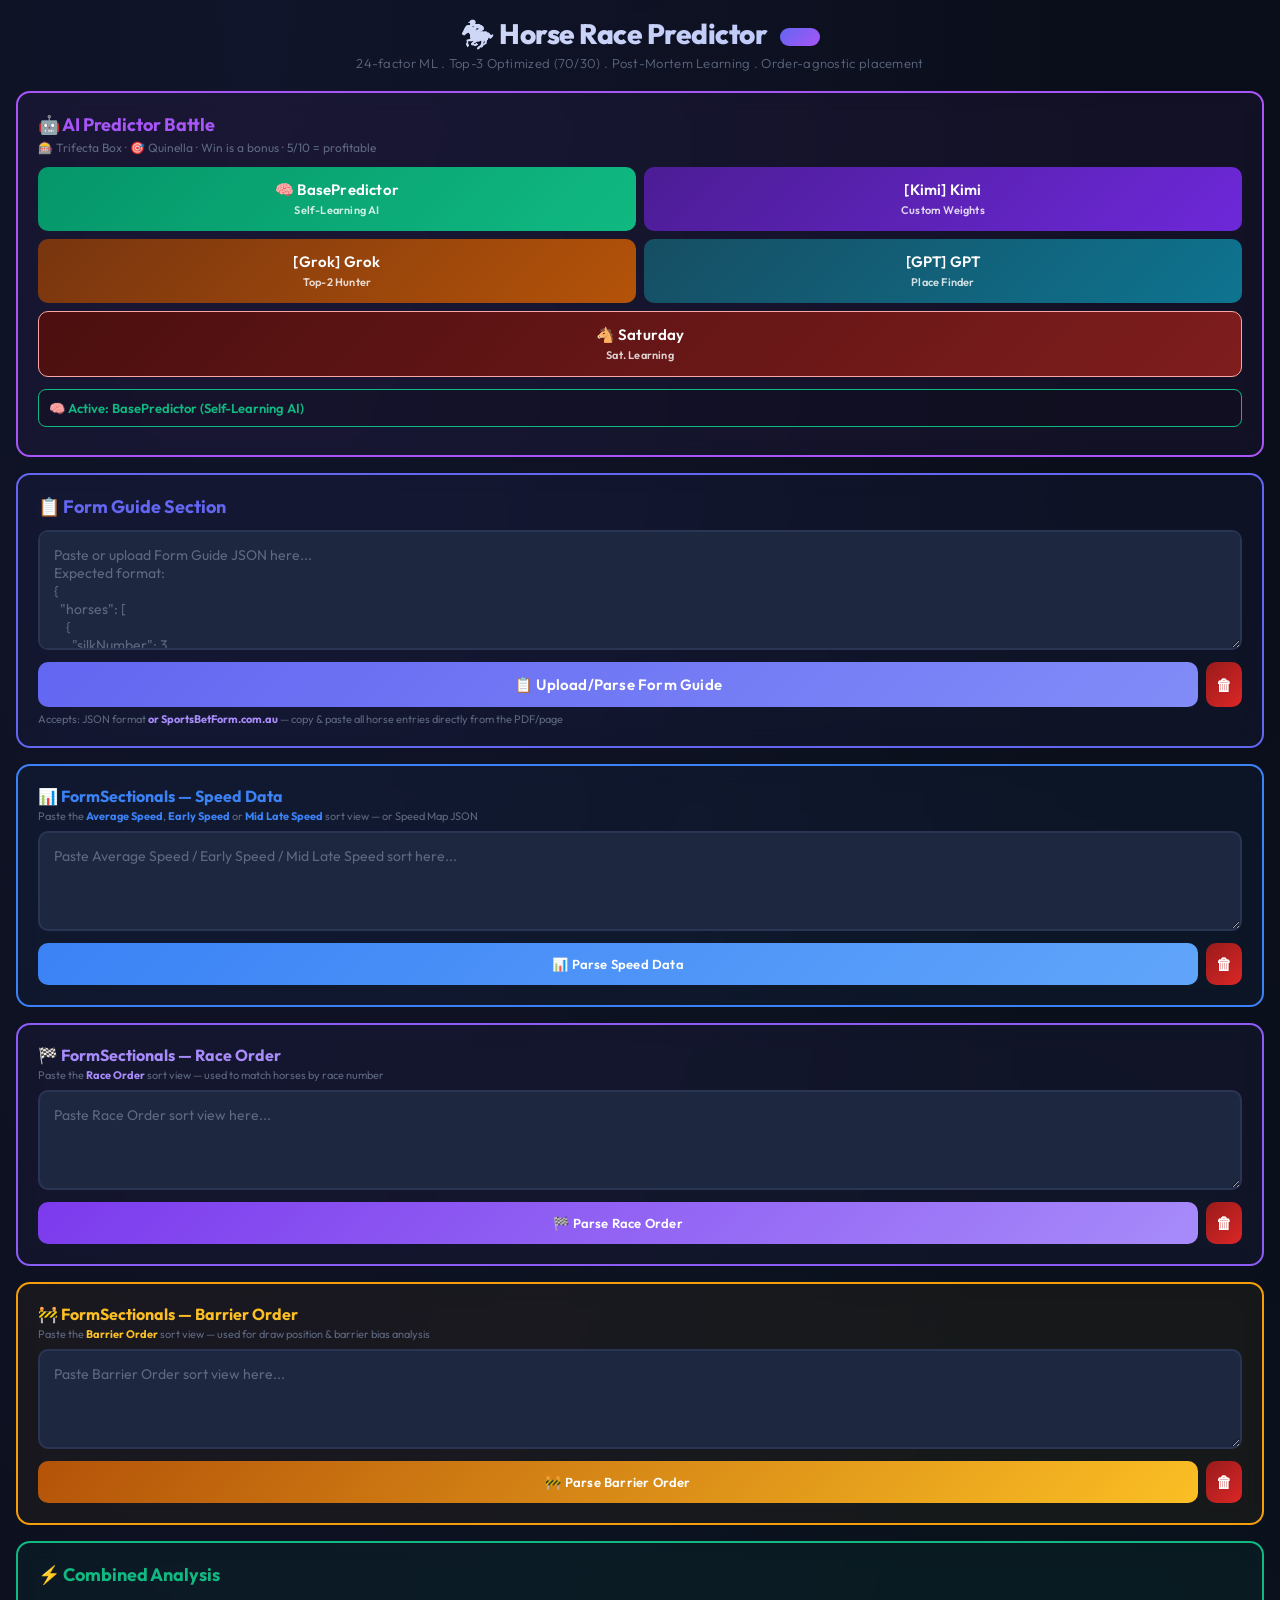
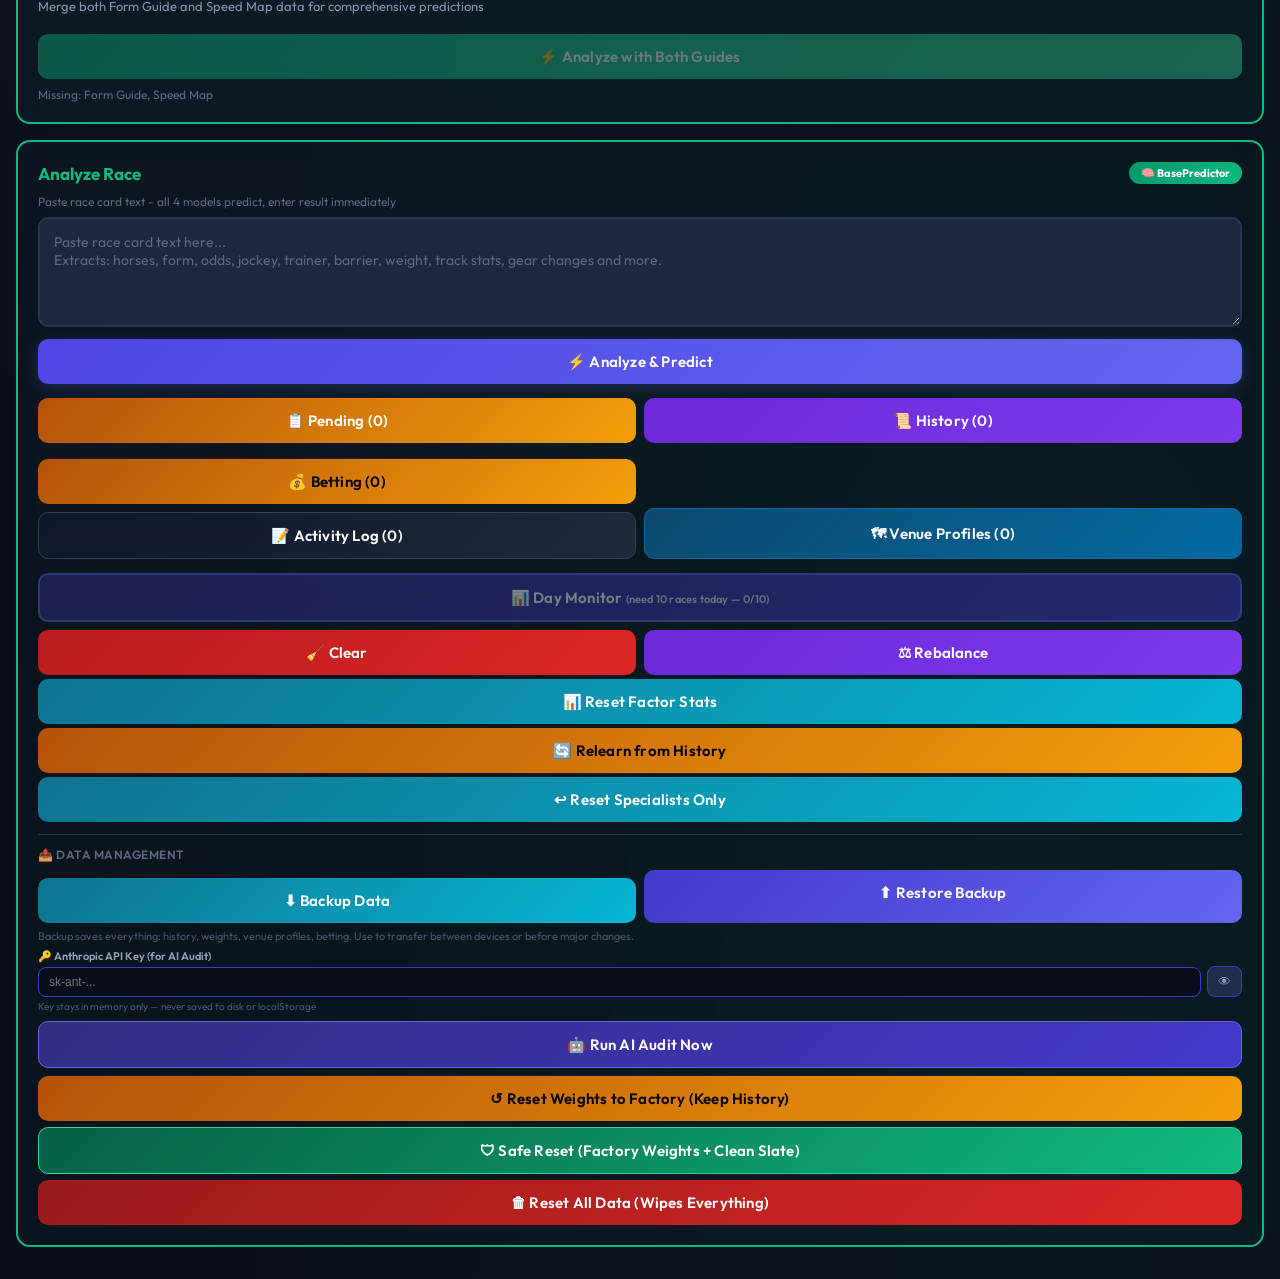
==== horse_predictor_v3_0_fixed.html @ dc0eee13 "Fix: Replace bracket emoji placeholders with Unicode emoji and add 11 missing functions Co-authored-" ====
<!DOCTYPE html>
<html lang="en">
<head>
<meta charset="UTF-8">
<meta name="viewport" content="width=device-width, initial-scale=1.0">
<title>Horse Race Predictor v3.0 - Post-Mortem Analysis</title>
<style>@import url('https://fonts.googleapis.com/css2?family=Outfit:wght@300;400;500;600;700;800&family=JetBrains+Mono:wght@400;600&display=swap');*{box-sizing:border-box;margin:0;padding:0}:root{--bg-deep:#0a0e1a;--bg-card:#131927;--bg-card-hover:#1a2236;--bg-input:#1e2740;--border:#2a3554;--border-light:#364168;--text-primary:#e8ecf4;--text-secondary:#8892a8;--text-muted:#5e6880;--accent-indigo:#6366f1;--accent-indigo-glow:rgba(99,102,241,0.25);--accent-green:#10b981;--accent-green-glow:rgba(16,185,129,0.2);--accent-gold:#f59e0b;--accent-gold-glow:rgba(245,158,11,0.2);--accent-red:#ef4444;--accent-red-glow:rgba(239,68,68,0.15);--accent-blue:#3b82f6;--accent-purple:#a855f7}body{background:var(--bg-deep);color:var(--text-primary);font-family:'Outfit',sans-serif;padding:16px;min-height:100vh;background-image:radial-gradient(ellipse at 20% 0%,rgba(99,102,241,0.08) 0%,transparent 60%),radial-gradient(ellipse at 80% 100%,rgba(16,185,129,0.05) 0%,transparent 60%)}h1{text-align:center;font-size:28px;font-weight:800;margin-bottom:4px;letter-spacing:-0.5px;background:linear-gradient(135deg,#e8ecf4 0%,#a5b4fc 100%);-webkit-background-clip:text;-webkit-text-fill-color:transparent;background-clip:text}.subtitle{text-align:center;color:var(--text-muted);margin-bottom:20px;font-size:13px;font-weight:300;letter-spacing:0.3px}.card{background:var(--bg-card);border:1px solid var(--border);border-radius:14px;padding:20px;margin-bottom:16px;backdrop-filter:blur(10px)}textarea{width:100%;padding:14px;background:var(--bg-input);border:2px solid var(--border);border-radius:10px;color:var(--text-primary);font-size:14px;font-family:'JetBrains Mono',monospace;resize:vertical;min-height:180px;transition:border-color 0.25s,box-shadow 0.25s}textarea:focus{outline:none;border-color:var(--accent-indigo);box-shadow:0 0 0 3px var(--accent-indigo-glow)}textarea::placeholder{color:var(--text-muted);font-family:'Outfit',sans-serif}.btn{width:100%;padding:13px;font-size:15px;font-weight:600;font-family:'Outfit',sans-serif;border:none;border-radius:10px;cursor:pointer;margin-top:8px;color:white;transition:all 0.2s;letter-spacing:0.2px;position:relative;overflow:hidden}.btn:hover{transform:translateY(-1px);filter:brightness(1.1)}.btn:active{transform:translateY(0)}.btn:disabled{opacity:0.4;cursor:not-allowed;transform:none;filter:none}.btn-analyze{background:linear-gradient(135deg,#4f46e5,#6366f1);box-shadow:0 4px 15px var(--accent-indigo-glow)}.btn-clear{background:linear-gradient(135deg,#b91c1c,#dc2626)}.btn-history{background:linear-gradient(135deg,#6d28d9,#7c3aed)}.btn-winner{background:linear-gradient(135deg,#d97706,#f59e0b);color:#0a0e1a;font-weight:700}.btn-save{background:linear-gradient(135deg,#059669,#10b981)}.btn-pending{background:linear-gradient(135deg,#b45309,#f59e0b)}.btn-export{background:linear-gradient(135deg,#0e7490,#06b6d4)}.btn-import{background:linear-gradient(135deg,#4338ca,#6366f1)}.btn-row{display:grid;grid-template-columns:1fr 1fr;gap:8px}.hidden{display:none !important}.loading{text-align:center;padding:30px}.spinner{border:3px solid var(--border);border-top:3px solid var(--accent-indigo);border-radius:50%;width:36px;height:36px;animation:spin 0.8s linear infinite;margin:0 auto 15px}@keyframes spin{to{transform:rotate(360deg)}}.toast{position:fixed;top:16px;left:50%;transform:translateX(-50%) translateY(-120%);padding:12px 24px;border-radius:10px;font-size:14px;font-weight:500;z-index:1000;max-width:90%;text-align:center;transition:transform 0.35s cubic-bezier(0.34,1.56,0.64,1);backdrop-filter:blur(12px)}.toast.show{transform:translateX(-50%) translateY(0)}.toast.error{background:rgba(239,68,68,0.15);border:1px solid var(--accent-red);color:#fca5a5}.toast.success{background:rgba(16,185,129,0.15);border:1px solid var(--accent-green);color:#6ee7b7}.horse-card{border-radius:12px;padding:16px;margin-bottom:10px;border-left:4px solid var(--border);background:var(--bg-card);border:1px solid var(--border);transition:all 0.2s}.horse-card:hover{background:var(--bg-card-hover)}.horse-card.pos1{background:rgba(16,185,129,0.08);border-left:4px solid var(--accent-green);border-color:rgba(16,185,129,0.25)}.horse-card.pos2{background:rgba(59,130,246,0.08);border-left:4px solid var(--accent-blue);border-color:rgba(59,130,246,0.2)}.horse-card.pos3{background:rgba(168,85,247,0.08);border-left:4px solid var(--accent-purple);border-color:rgba(168,85,247,0.2)}.horse-card.pos4{background:rgba(245,158,11,0.08);border-left:4px solid var(--accent-gold);border-color:rgba(245,158,11,0.2)}.horse-card.scratched-card{opacity:0.35;border-left:4px solid var(--accent-red);background:rgba(239,68,68,0.04)}.horse-top{display:flex;justify-content:space-between;align-items:center;margin-bottom:8px}.horse-name{font-size:17px;font-weight:700;letter-spacing:-0.3px}.badge{display:inline-block;padding:3px 12px;border-radius:20px;font-size:12px;font-weight:700;margin-bottom:6px;letter-spacing:0.3px}.badge-1{background:linear-gradient(135deg,#059669,#10b981)}.badge-2{background:linear-gradient(135deg,#2563eb,#3b82f6)}.badge-3{background:linear-gradient(135deg,#7c3aed,#a855f7)}.badge-4{background:linear-gradient(135deg,#f59e0b,#d97706)}.badge-scratched{background:var(--accent-red)}.prob{color:#a5b4fc;font-weight:700;font-size:22px;font-family:'JetBrains Mono',monospace}.horse-info{color:var(--text-secondary);font-size:13px;margin-bottom:6px}.stats-row{display:flex;gap:6px;flex-wrap:wrap;margin-top:8px}.stat{background:rgba(99,102,241,0.1);border:1px solid rgba(99,102,241,0.15);border-radius:6px;padding:3px 10px;font-size:12px;color:#a5b4fc;font-weight:500}.stat.good{background:rgba(16,185,129,0.1);border-color:rgba(16,185,129,0.2);color:#6ee7b7}.stat.warning{background:rgba(245,158,11,0.1);border-color:rgba(245,158,11,0.2);color:#fcd34d}.stat.gear{background:rgba(245,158,11,0.1);border-color:var(--accent-gold);color:#fcd34d}.comments{margin-top:10px;color:var(--text-muted);font-size:12px;font-style:italic}.race-info{background:var(--bg-card);border:1px solid var(--border);border-radius:14px;padding:16px;margin-bottom:16px}.race-info h3{color:#a5b4fc;font-size:15px;margin-bottom:8px;font-weight:600}.race-info p{color:var(--text-secondary);font-size:13px;margin-bottom:4px}.race-info .weather-rail{display:grid;grid-template-columns:1fr 1fr;gap:10px;margin-top:10px;padding-top:10px;border-top:1px solid var(--border)}.race-info .weather-rail div{font-size:12px}.race-info .weather-rail .label{color:var(--text-muted)}.race-info .weather-rail .value{color:var(--text-primary);font-weight:600}.winner-box{background:var(--bg-card);border:2px solid var(--accent-gold);border-radius:14px;padding:20px;margin-bottom:16px;box-shadow:0 0 30px var(--accent-gold-glow)}.winner-box h3{color:var(--accent-gold);font-size:18px;margin-bottom:8px;font-weight:700}.winner-box label{display:block;color:var(--text-secondary);font-size:13px;margin-bottom:6px;margin-top:12px;font-weight:600}.winner-box select{width:100%;padding:12px;background:var(--bg-input);border:2px solid var(--border);border-radius:8px;color:var(--text-primary);font-size:15px;font-family:'Outfit',sans-serif;margin-bottom:8px;transition:border-color 0.2s}.winner-box select:focus{outline:none;border-color:var(--accent-gold)}.actual-tag{display:inline-block;background:var(--accent-gold);color:#0a0e1a;padding:2px 8px;border-radius:12px;font-size:11px;font-weight:700;margin-left:6px}.stats-bar{display:flex;gap:8px;margin-bottom:16px}.stat-box{flex:1;background:var(--bg-card);border-radius:12px;padding:12px 8px;text-align:center;border:1px solid var(--border)}.stat-box .big{font-size:22px;font-weight:700;color:#a5b4fc;font-family:'JetBrains Mono',monospace}.stat-box .small{font-size:11px;color:var(--text-muted);margin-top:2px;font-weight:500}.stat-box.green .big{color:var(--accent-green)}.stat-box.yellow .big{color:var(--accent-gold)}.stat-box.orange .big{color:#f97316}.hist-item{background:var(--bg-input);border-radius:10px;padding:12px;margin-bottom:8px;border:1px solid var(--border)}.hist-item.correct{border-left:4px solid var(--accent-green)}.hist-item.wrong{border-left:4px solid var(--accent-red)}
.hist-item.top3 { border-left: 3px solid #a855f7; }
.hist-item.top2 { border-left: 3px solid #3b82f6; }
.hist-badge.top3 { background: rgba(168,85,247,0.15); color: #a855f7; }
.hist-badge.top2 { background: rgba(59,130,246,0.15); color: #3b82f6; }.hist-top{display:flex;justify-content:space-between}.hist-badge{padding:3px 8px;border-radius:12px;font-size:11px;font-weight:700}.hist-badge.correct{background:var(--accent-green-glow);color:#6ee7b7}.hist-badge.wrong{background:var(--accent-red-glow);color:#fca5a5}.hist-detail{color:var(--text-secondary);font-size:13px;margin-top:6px}.learn-msg{color:var(--accent-gold);font-size:12px;margin-top:4px}.result-msg{background:var(--bg-input);border-radius:10px;padding:16px;border:1px solid var(--border)}.result-msg h3{margin-bottom:6px}.result-msg p{color:var(--text-primary);font-size:14px;margin-top:4px}.result-msg .learn{color:var(--accent-gold);font-size:14px;margin-top:8px}.pending-item{background:var(--bg-input);border-radius:10px;padding:12px;margin-bottom:8px;border-left:4px solid var(--accent-gold);border:1px solid var(--border);border-left:4px solid var(--accent-gold);cursor:pointer;transition:all 0.2s}.pending-item:hover{background:var(--bg-card-hover);transform:translateX(3px)}.pending-header{display:flex;justify-content:space-between;align-items:center;margin-bottom:6px}.pending-title{font-weight:700;font-size:14px;color:var(--accent-gold)}.pending-date{color:var(--text-muted);font-size:11px}.pending-prediction{color:var(--text-secondary);font-size:13px;margin-top:4px}.pending-actions{display:flex;gap:8px;margin-top:8px}.pending-actions button{flex:1;padding:12px 8px;font-size:14px;border-radius:8px;font-family:'Outfit',sans-serif;font-weight:600;cursor:pointer;border:none;transition:all 0.2s;-webkit-tap-highlight-color:rgba(0,0,0,0.1);touch-action:manipulation}.btn-load{background:var(--accent-green);color:white}.btn-load:hover{filter:brightness(1.15)}.btn-delete{background:var(--accent-red);color:white}.btn-delete:hover{filter:brightness(1.15)}.bet-section{background:var(--bg-card);border:1px solid var(--border);border-left:4px solid var(--accent-gold);border-radius:14px;padding:16px;margin-top:12px;margin-bottom:16px}.bet-section h4{color:var(--accent-gold);font-size:15px;margin-bottom:10px}.bet-row{display:flex;gap:8px;margin-bottom:8px;align-items:center;flex-wrap:wrap}.bet-row label{font-size:12px;color:var(--text-secondary);margin-bottom:2px;display:block}.bet-row select,.bet-row input{background:var(--bg-input);border:1px solid var(--border);border-radius:8px;color:var(--text-primary);font-family:'Outfit',sans-serif;font-size:13px;padding:8px 10px;flex:1;min-width:100px}.bet-stats-bar{display:grid;grid-template-columns:repeat(4,1fr);gap:6px;background:var(--bg-card);border:1px solid var(--border);border-radius:12px;padding:12px;margin-bottom:12px}.bet-stat{text-align:center}.bet-stat .val{font-size:18px;font-weight:700;font-family:'JetBrains Mono',monospace}.bet-stat .lbl{font-size:10px;color:var(--text-muted);text-transform:uppercase}.bet-stat.profit .val{color:var(--accent-green)}.bet-stat.loss .val{color:var(--accent-red)}.bet-hist-item{display:grid;grid-template-columns:1fr auto auto;gap:8px;align-items:center;padding:8px 10px;background:var(--bg-input);border-radius:8px;margin-bottom:4px;font-size:12px;border-left:3px solid var(--border)}.bet-hist-item.won{border-left-color:var(--accent-green)}.bet-hist-item.lost{border-left-color:var(--accent-red)}.save-prompt{background:var(--bg-card);border:2px solid var(--accent-green);border-radius:14px;padding:20px;margin-bottom:16px;box-shadow:0 0 25px var(--accent-green-glow)}.save-prompt h3{color:var(--accent-green);font-size:18px;margin-bottom:8px;font-weight:700}.factor-contrib{background:var(--bg-input);border-radius:10px;padding:12px;margin-top:10px;border:1px solid var(--border)}.factor-contrib h4{color:#a5b4fc;font-size:13px;margin-bottom:8px;font-weight:600}.factor-bar{background:var(--bg-deep);height:22px;border-radius:6px;margin-bottom:5px;position:relative;overflow:hidden}.factor-fill{background:linear-gradient(90deg,var(--accent-indigo),#818cf8);height:100%;display:flex;align-items:center;padding:0 8px;font-size:10px;font-weight:600;font-family:'JetBrains Mono',monospace;transition:width 0.4s ease-out;border-radius:6px}.factor-label{font-size:11px;color:var(--text-muted);margin-bottom:2px;font-weight:500}.version-badge{display:inline-block;background:linear-gradient(135deg,var(--accent-indigo),var(--accent-purple));color:white;padding:2px 10px;border-radius:12px;font-size:11px;font-weight:700;margin-left:8px;vertical-align:middle}#importInput{display:none}#raceResultInput{display:none}#formGuideInput{display:none}.data-section{margin-top:12px;padding-top:12px;border-top:1px solid var(--border)}.data-section h4{color:var(--text-muted);font-size:12px;font-weight:600;margin-bottom:8px;letter-spacing:0.5px;text-transform:uppercase}.sr-only{position:absolute;width:1px;height:1px;padding:0;margin:-1px;overflow:hidden;clip:rect(0,0,0,0);border:0}::-webkit-scrollbar{width:6px}::-webkit-scrollbar-track{background:var(--bg-deep)}::-webkit-scrollbar-thumb{background:var(--border);border-radius:3px}::-webkit-scrollbar-thumb:hover{background:var(--border-light)}.bet-row input[type="number"]{width:80px}.bet-entry{background:var(--bg-input);border-radius:10px;padding:10px;margin-bottom:6px;display:flex;justify-content:space-between;align-items:center;font-size:13px}.bet-entry .bet-info{color:var(--text-primary)}.bet-entry .bet-remove{background:none;border:none;color:var(--accent-red);cursor:pointer;font-size:16px;padding:4px 8px}.bet-result{padding:10px;border-radius:10px;margin-bottom:6px;font-size:13px}.bet-result.win{background:rgba(16,185,129,0.15);border:1px solid var(--accent-green);color:var(--accent-green)}.bet-result.loss{background:rgba(239,68,68,0.1);border:1px solid var(--accent-red);color:var(--accent-red)}.betting-stats{display:grid;grid-template-columns:repeat(4,1fr);gap:8px;text-align:center;font-size:12px}.betting-stats .bstat{background:var(--bg-input);border-radius:10px;padding:10px 6px}.betting-stats .bstat .bval{font-size:18px;font-weight:700}.betting-stats .bstat .blabel{color:var(--text-muted);font-size:10px;margin-top:2px}</style>
</head>
<body>
<h1>🏇 Horse Race Predictor <span class="version-badge">v3.0</span></h1>
<p class="subtitle">24-factor ML . Top-3 Optimized (70/30) . Post-Mortem Learning . Order-agnostic placement</p>
<div class="card" style="border:2px solid var(--accent-purple); background:rgba(168,85,247,0.05); margin-bottom:16px;">
<h3 style="font-size:18px; margin-bottom:4px; font-weight:700; color:var(--accent-purple);">🤖 AI Predictor Battle</h3>
<p style="color:var(--text-muted); font-size:12px; margin-bottom:12px;">🎰 Trifecta Box · 🎯 Quinella · Win is a bonus · 5/10 = profitable</p>
<div style="display:flex; gap:8px; margin-bottom:8px;">
<button id="baseModelBtn" class="btn" style="flex:1; margin-top:0; background:linear-gradient(135deg,#059669,#10b981);" onclick="app.switchModel('base')">
            🧠 BasePredictor<br><span style="font-size:11px; opacity:0.8;">Self-Learning AI</span>
</button>
<button id="customModelBtn" class="btn" style="flex:1; margin-top:0; background:linear-gradient(135deg,#7c3aed,#a855f7);" onclick="app.switchModel('custom')">
            <span id="customModelBtnLabel">🔵 Kimi</span><br><span style="font-size:11px; opacity:0.8;">Custom Weights</span>
</button>
</div>
<div style="display:flex; gap:8px; margin-bottom:8px;">
<button id="custom2ModelBtn" class="btn" style="flex:1; margin-top:0; background:linear-gradient(135deg,#b45309,#f59e0b); color:#000;" onclick="app.switchModel('custom2')">
            <span id="custom2ModelBtnLabel">⚡ Grok</span><br><span style="font-size:11px; opacity:0.8;">Top-2 Hunter</span>
</button>
<button id="custom3ModelBtn" class="btn" style="flex:1; margin-top:0; background:linear-gradient(135deg,#0e7490,#06b6d4);" onclick="app.switchModel('custom3')">
            <span id="custom3ModelBtnLabel">🎯 GPT</span><br><span style="font-size:11px; opacity:0.8;">Place Finder</span>
</button>
</div>
<div style="display:flex; gap:8px; margin-bottom:12px;">
<button id="saturdayModelBtn" class="btn" style="flex:1; margin-top:0; background:linear-gradient(135deg,#7f1d1d,#b91c1c); border:1px solid #fca5a5; position:relative;" onclick="app.switchModel('saturday')">
    🐴 Saturday<br><span style="font-size:11px; opacity:0.8;">Sat. Learning</span>
</button>
</div>
<div id="modelStatus" style="padding:10px; background:rgba(16,185,129,0.1); border:1px solid var(--accent-green); border-radius:8px; margin-bottom:8px;">
<p style="color:var(--accent-green); font-size:13px; font-weight:600;">🧠 Active: BasePredictor (Self-Learning AI)</p>
</div>
<button id="editCustomBtn" class="btn hidden" style="background:linear-gradient(135deg,#f59e0b,#fbbf24); color:#000; width:100%; margin-top:0;" onclick="app.showCustomEditor()">
        ✏ Edit Weights
    </button>
<div id="modelMetrics" style="margin-top:12px; padding:10px; background:rgba(59,130,246,0.05); border:1px solid var(--border); border-radius:8px; display:none;">
<h4 style="font-size:14px; font-weight:700; margin-bottom:10px; color:var(--accent-gold);">🏆 AI Leaderboard -- Top-3 Race to 70%</h4>
<div id="leaderboardRows"></div>
<div style="margin-top:8px; padding-top:8px; border-top:1px solid var(--border); font-size:11px; color:var(--text-muted);">
            <div style="display:flex; justify-content:space-between; align-items:center; flex-wrap:wrap; gap:4px;">
<span>Target: <span style="color:#a855f7; font-weight:700;">70% Trifecta Box</span></span>
<span style="color:#94a3b8; font-size:10px;">$6 box · 5/10 = +$190 profit · 50% hit rate</span>
</div>
</div>
</div>
</div>
<div id="toast" class="toast" role="alert"></div>
<div id="statsBar" class="stats-bar hidden">
<div class="stat-box" style="border-color:#a855f7;"><div class="big" id="sTop3" style="color:#a855f7;">0%</div><div class="small">Trifecta Box</div></div>
<div class="stat-box" style="border-color:#3b82f6;"><div class="big" id="sTop2" style="color:#3b82f6;">0%</div><div class="small">Quinella</div></div>
<div class="stat-box"><div class="big" id="sTotal">0</div><div class="small">Total</div></div>
<div class="stat-box yellow"><div class="big" id="sPct">0%</div><div class="small">Win%</div></div>
<div class="stat-box green"><div class="big" id="sCorrect">0</div><div class="small">Wins</div></div>
<div class="stat-box orange"><div class="big" id="sPending">0</div><div class="small">Pending</div></div>
<div class="stat-box" style="border-color:#10b981;"><div class="big" id="sDayPnL" style="color:#10b981; font-size:14px;">$0</div><div class="small">Day P&L</div></div>
</div>
<div class="card" style="border:2px solid var(--accent-indigo); background:rgba(99,102,241,0.05);">
<h3 style="font-size:18px; margin-bottom:12px; font-weight:700; color:var(--accent-indigo);">📋 Form Guide Section</h3>
<textarea id="formGuideTextInput" placeholder="Paste or upload Form Guide JSON here...
Expected format:
{
  &quot;horses&quot;: [
    {
      &quot;silkNumber&quot;: 3,
      &quot;name&quot;: &quot;Without Fail&quot;,
      &quot;form&quot;: &quot;421051&quot;,
      &quot;rating&quot;: 78,
      &quot;jockey&quot;: &quot;J. Smith&quot;,
      ...
    }
  ]
}" style="min-height:120px;" aria-label="Form guide data input"></textarea>
<div style="display:flex; gap:8px; margin-top:8px; align-items:stretch;">
<button class="btn" style="background:linear-gradient(135deg,#6366f1,#818cf8); flex:1; margin-top:0;" onclick="app.uploadFormGuide()">📋 Upload/Parse Form Guide</button>
<button class="btn" style="background:linear-gradient(135deg,#991b1b,#dc2626); flex:0 0 36px; width:36px; padding:6px; font-size:16px; margin-top:0; min-width:0;" onclick="app.clearFormGuide()">🗑</button>
</div>
<p style="color:var(--text-muted); font-size:11px; margin-top:5px;">Accepts: JSON format <strong style="color:#a78bfa;">or</strong> <strong style="color:#a78bfa;">SportsBetForm.com.au</strong> — copy &amp; paste all horse entries directly from the PDF/page</p>
<div id="formGuideStatus" class="hidden" style="margin-top:8px; padding:10px; background:rgba(16,185,129,0.1); border:1px solid var(--accent-green); border-radius:8px;">
<p style="color:var(--accent-green); font-size:13px; font-weight:600;">✓ Form Guide Loaded</p>
<p id="formGuideDetails" style="color:var(--text-secondary); font-size:12px; margin-top:4px;"></p>
</div>
</div>
<!-- BOX 1: Speed Data (Average / Early / Mid Late) -->
<div class="card" style="border:2px solid var(--accent-blue); background:rgba(59,130,246,0.05);">
<h3 style="font-size:16px; margin-bottom:3px; font-weight:700; color:var(--accent-blue);">📊 FormSectionals — Speed Data</h3>
<p style="color:var(--text-muted); font-size:11px; margin-bottom:8px;">Paste the <strong style="color:var(--accent-blue);">Average Speed</strong>, <strong style="color:var(--accent-blue);">Early Speed</strong> or <strong style="color:var(--accent-blue);">Mid Late Speed</strong> sort view — or Speed Map JSON</p>
<textarea id="speedMapTextInput" placeholder="Paste Average Speed / Early Speed / Mid Late Speed sort here..." style="min-height:100px;" aria-label="Speed data input"></textarea>
<div style="display:flex; gap:8px; margin-top:8px; align-items:stretch;">
<button class="btn" style="background:linear-gradient(135deg,#3b82f6,#60a5fa); flex:1; margin-top:0; font-size:13px;" onclick="app.uploadSpeedMap()">📊 Parse Speed Data</button>
<button class="btn" style="background:linear-gradient(135deg,#991b1b,#dc2626); flex:0 0 36px; width:36px; padding:6px; font-size:16px; margin-top:0; min-width:0;" onclick="app.clearSpeedMap()">🗑</button>
</div>
<div id="speedMapStatus" class="hidden" style="margin-top:8px; padding:8px 10px; background:rgba(16,185,129,0.1); border:1px solid var(--accent-green); border-radius:8px;">
<p style="color:var(--accent-green); font-size:12px; font-weight:600;">✓ Speed Data Loaded</p>
<p id="speedMapDetails" style="color:var(--text-secondary); font-size:11px; margin-top:3px;"></p>
</div>
</div>

<!-- BOX 2: Race Order -->
<div class="card" style="border:2px solid #8b5cf6; background:rgba(139,92,246,0.05);">
<h3 style="font-size:16px; margin-bottom:3px; font-weight:700; color:#a78bfa;">🏁 FormSectionals — Race Order</h3>
<p style="color:var(--text-muted); font-size:11px; margin-bottom:8px;">Paste the <strong style="color:#a78bfa;">Race Order</strong> sort view — used to match horses by race number</p>
<textarea id="raceOrderTextInput" placeholder="Paste Race Order sort view here..." style="min-height:100px;" aria-label="Race order input"></textarea>
<div style="display:flex; gap:8px; margin-top:8px; align-items:stretch;">
<button class="btn" style="background:linear-gradient(135deg,#7c3aed,#a78bfa); flex:1; margin-top:0; font-size:13px;" onclick="app.uploadRaceOrder()">🏁 Parse Race Order</button>
<button class="btn" style="background:linear-gradient(135deg,#991b1b,#dc2626); flex:0 0 36px; width:36px; padding:6px; font-size:16px; margin-top:0; min-width:0;" onclick="app.clearRaceOrder()">🗑</button>
</div>
<div id="raceOrderStatus" class="hidden" style="margin-top:8px; padding:8px 10px; background:rgba(139,92,246,0.1); border:1px solid #8b5cf6; border-radius:8px;">
<p style="color:#a78bfa; font-size:12px; font-weight:600;">✓ Race Order Loaded</p>
<p id="raceOrderDetails" style="color:var(--text-secondary); font-size:11px; margin-top:3px;"></p>
</div>
</div>

<!-- BOX 3: Barrier Order -->
<div class="card" style="border:2px solid #f59e0b; background:rgba(245,158,11,0.05);">
<h3 style="font-size:16px; margin-bottom:3px; font-weight:700; color:#fbbf24;">🚧 FormSectionals — Barrier Order</h3>
<p style="color:var(--text-muted); font-size:11px; margin-bottom:8px;">Paste the <strong style="color:#fbbf24;">Barrier Order</strong> sort view — used for draw position & barrier bias analysis</p>
<textarea id="barrierOrderTextInput" placeholder="Paste Barrier Order sort view here..." style="min-height:100px;" aria-label="Barrier order input"></textarea>
<div style="display:flex; gap:8px; margin-top:8px; align-items:stretch;">
<button class="btn" style="background:linear-gradient(135deg,#b45309,#fbbf24); flex:1; margin-top:0; font-size:13px;" onclick="app.uploadBarrierOrder()">🚧 Parse Barrier Order</button>
<button class="btn" style="background:linear-gradient(135deg,#991b1b,#dc2626); flex:0 0 36px; width:36px; padding:6px; font-size:16px; margin-top:0; min-width:0;" onclick="app.clearBarrierOrder()">🗑</button>
</div>
<div id="barrierOrderStatus" class="hidden" style="margin-top:8px; padding:8px 10px; background:rgba(245,158,11,0.1); border:1px solid #f59e0b; border-radius:8px;">
<p style="color:#fbbf24; font-size:12px; font-weight:600;">✓ Barrier Order Loaded</p>
<p id="barrierOrderDetails" style="color:var(--text-secondary); font-size:11px; margin-top:3px;"></p>
</div>
</div>
<div class="card" style="border:2px solid var(--accent-green); background:rgba(16,185,129,0.05);">
<h3 style="font-size:18px; margin-bottom:12px; font-weight:700; color:var(--accent-green);">⚡ Combined Analysis</h3>
<p style="color:var(--text-secondary); font-size:13px; margin-bottom:12px;">Merge both Form Guide and Speed Map data for comprehensive predictions</p>
<button class="btn" style="background:linear-gradient(135deg,#10b981,#34d399); width:100%;" onclick="app.analyzeCombined()" id="combinedAnalyzeBtn" disabled>⚡ Analyze with Both Guides</button>
<p id="combinedStatus" style="color:var(--text-muted); font-size:12px; margin-top:8px;">Load both Form Guide and Speed Map to enable analysis</p>
</div>
<div class="card" style="border:2px solid var(--accent-green); background:rgba(16,185,129,0.04);">
<div style="display:flex; align-items:center; justify-content:space-between; margin-bottom:10px;">
<h3 style="font-size:17px; font-weight:700; color:var(--accent-green); margin:0;" id="raceCardTitle">Analyze Race</h3>
<div id="raceCardModelBadge" style="font-size:11px; font-weight:700; padding:4px 12px; border-radius:20px; background:linear-gradient(135deg,#059669,#10b981); color:white;">
            🧠 BasePredictor
        </div>
</div>

<!-- Saturday Mode Panel (shown only when Saturday model is active) -->
<div id="saturdayPanel" style="display:none; background:rgba(185,28,28,0.12); border:1px solid #b91c1c; border-radius:10px; padding:12px; margin-bottom:12px;">
<div style="display:flex; align-items:center; justify-content:space-between; margin-bottom:8px;">
<div style="display:flex; align-items:center; gap:8px;">
<span style="font-size:16px;">🐴</span>
<span style="color:#fca5a5; font-weight:700; font-size:14px;">Saturday Mode</span>
<span id="satAutoTag" style="display:none; background:#fca5a5; color:#7f1d1d; font-size:10px; font-weight:700; padding:2px 7px; border-radius:10px;">AUTO</span>
</div>
<button onclick="app.exitSaturdayMode()" style="background:rgba(255,255,255,0.1); border:1px solid #fca5a5; color:#fca5a5; font-size:12px; font-weight:600; padding:5px 12px; border-radius:8px; cursor:pointer;">
    Back to Weekday
</button>
</div>
<p style="color:#fca5a5; font-size:11px; margin-bottom:8px; opacity:0.8;">Predictions use Saturday-only weights. Results here won't affect weekday learning.</p>
<div style="border-top:1px solid rgba(252,165,165,0.2); padding-top:8px; margin-top:4px;">
<p style="color:#fca5a5; font-size:12px; font-weight:600; margin-bottom:6px;">📤 Seed from Past Saturday Logs</p>
<p style="color:var(--text-muted); font-size:11px; margin-bottom:8px;">Upload exported activity log .txt files from past Saturdays</p>
<input type="file" id="saturdayLogInput" accept=".txt,.json" multiple style="display:none;" onchange="app.importSaturdayLog(event)">
<button class="btn" style="background:linear-gradient(135deg,#b91c1c,#dc2626); font-size:12px; padding:8px; width:100%; margin-top:0;" onclick="document.getElementById('saturdayLogInput').click()">
    📤 Upload Saturday Log Files
</button>
<div id="satLogStatus" style="margin-top:6px; font-size:11px; color:#fca5a5; min-height:16px;"></div>
</div>
</div>

<p style="color:var(--text-muted); font-size:12px; margin-bottom:8px;" id="raceCardSubtitle">Paste race card — active model predicts</p>
<textarea id="raceData" placeholder="Paste race card text here...&#10;Extracts: horses, form, odds, jockey, trainer, barrier, weight, track stats, gear changes and more." style="min-height:110px;" aria-label="Race card data input"></textarea>
<div style="display:flex; gap:6px; margin-top:8px; align-items:center;">
<button class="btn btn-analyze" id="analyzeBtn" onclick="app.analyze()" style="flex:1; margin-top:0;">⚡ Analyze &amp; Predict</button>
</div>
<div class="btn-row" style="margin-top:6px;">
<button class="btn btn-pending" onclick="app.togglePending()">📋 Pending (<span id="pendingCount">0</span>)</button>
<button class="btn btn-history" onclick="app.toggleHistory()">📜 History (<span id="historyCount">0</span>)</button>
<button class="btn" style="background:linear-gradient(135deg,#b45309,#f59e0b); color:#000;" onclick="app.toggleBetting()">💰 Betting (<span id="bettingCount">0</span>)</button>
</div>
<div class="btn-row">
<button class="btn" style="background:linear-gradient(135deg,#0f172a,#1e293b); border:1px solid #334155;" onclick="app.toggleActivityLog()">📝 Activity Log (<span id="logCount">0</span>)</button>
<button class="btn" style="background:linear-gradient(135deg,#0c4a6e,#0369a1); border:1px solid #0369a1; margin-top:4px;" onclick="app.toggleVenueProfiles()">🗺 Venue Profiles (<span id="venueCount">0</span>)</button>
</div>
<div style="margin-top:6px;">
<button id="monitorBtn" class="btn" style="width:100%; background:linear-gradient(135deg,#312e81,#4338ca); border:2px solid #6366f1; opacity:0.45; cursor:not-allowed;" onclick="app.openMonitor()" disabled>
  📊 Day Monitor <span id="monitorRaceCount" style="font-size:11px; opacity:0.8;">(need 10 races today)</span>
</button>
</div>
<div class="btn-row">
<button class="btn btn-clear" onclick="app.clearAll()">🧹 Clear</button>
<button class="btn" style="background:linear-gradient(135deg,#6d28d9,#7c3aed);" onclick="app.rebalanceModel()">⚖ Rebalance</button>
</div>
<button class="btn" style="background:linear-gradient(135deg,#0e7490,#06b6d4); margin-top:4px;" onclick="app.resetFactorStats()">📊 Reset Factor Stats</button>
<button class="btn" style="background:linear-gradient(135deg,#b45309,#f59e0b); margin-top:4px; color:#000;" onclick="app.relearnFromHistory()">🔄 Relearn from History</button>
<button class="btn" style="background:linear-gradient(135deg,#0e7490,#06b6d4); margin-top:4px;" onclick="app.resetSpecialistsOnly()">↩ Reset Specialists Only</button>
<div class="data-section">
<h4>📤 Data Management</h4>
<div class="btn-row" style="margin-top:8px;">
<button class="btn" style="background:linear-gradient(135deg,#0e7490,#06b6d4);" onclick="app.exportData()">⬇ Backup Data</button>
<label class="btn" style="background:linear-gradient(135deg,#4338ca,#6366f1); text-align:center; cursor:pointer; margin-top:0;">⬆ Restore Backup<input type="file" id="importInput" accept=".json" style="display:none;" onchange="app.importData(event)"></label>
</div>
<p style="color:#475569; font-size:11px; margin-top:6px;">Backup saves everything: history, weights, venue profiles, betting. Use to transfer between devices or before major changes.</p>
<div style="margin-top:6px; margin-bottom:2px;">
<label style="color:#94a3b8; font-size:11px; font-weight:600; display:block; margin-bottom:3px;">🔑 Anthropic API Key (for AI Audit)</label>
<div style="display:flex; gap:6px; align-items:center;">
<input type="password" id="apiKeyInput" placeholder="sk-ant-..." style="flex:1; padding:7px 10px; background:#0a0e1a; color:#e2e8f0; border:1px solid #4338ca; border-radius:8px; font-size:12px;" oninput="window.ANTHROPIC_API_KEY=this.value;" />
<button onclick="document.getElementById('apiKeyInput').type=document.getElementById('apiKeyInput').type==='password'?'text':'password'" style="background:#1e2d4a;border:1px solid #4338ca;color:#94a3b8;padding:7px 10px;border-radius:8px;cursor:pointer;font-size:13px;">👁</button>
</div>
<p style="color:#475569; font-size:10px; margin-top:3px;">Key stays in memory only — never saved to disk or localStorage</p>
</div>
<button class="btn" style="background:linear-gradient(135deg,#312e81,#4338ca); margin-top:6px; border:1px solid #6366f1;" onclick="app.openManualAudit()">🤖 Run AI Audit Now</button>
<button class="btn" style="background:linear-gradient(135deg,#b45309,#f59e0b); margin-top:8px; color:#000;" onclick="app.resetWeightsOnly()">↺ Reset Weights to Factory (Keep History)</button>
<button class="btn" style="background:linear-gradient(135deg,#065f46,#10b981); margin-top:6px; border:1px solid #34d399;" onclick="app.safeReset()">🛡 Safe Reset (Factory Weights + Clean Slate)</button>
<button class="btn" style="background:linear-gradient(135deg,#991b1b,#dc2626); margin-top:6px;" onclick="app.resetAllData()">🗑 Reset All Data (Wipes Everything)</button>
</div>
<div id="formGuidePicker" class="data-section hidden" style="border:2px solid var(--accent-purple); background:rgba(124,58,237,0.08);">
<h4>📋 Form Guide Loaded</h4>
<p id="formGuideInfo" style="color:var(--text-secondary); font-size:12px; margin-bottom:8px;"></p>
<select id="formGuideRaceSelect" style="width:100%; padding:10px; background:var(--bg-input); color:var(--text-primary); border:1px solid var(--border); border-radius:8px; font-size:14px; margin-bottom:8px;"></select>
<button class="btn" style="background:linear-gradient(135deg,#7c3aed,#a855f7); width:100%;" onclick="app.loadFormGuideRace()">⚡ Analyze Selected Race</button>
</div>
</div>
<div id="loading" class="loading hidden"><div class="spinner"></div><p style="color:var(--text-muted)">Analyzing with enhanced factors...</p></div>
<div id="raceInfo" class="race-info hidden"></div>
<!-- ── UNIFIED: model picks + result entry + re-run in one panel ─────── -->
<div id="savePrompt" class="save-prompt hidden">

  <!-- Live race panel: all model picks + inline result entry -->
  <div id="allModelPicksPanel" style="display:none;">
    <div style="display:flex; align-items:center; justify-content:space-between; margin-bottom:10px;">
      <h3 style="margin:0; font-size:15px; color:var(--text-primary);">📊 All Model Picks</h3>
      <button class="btn" onclick="app._showSaveForLater()" style="background:var(--bg-input); border:1px solid var(--border); color:var(--text-secondary); font-size:11px; padding:5px 10px;">💾 Save for Later</button>
    </div>
    <!-- Late scratch quick-mark -->
    <div id="lateScratchBar" style="display:none; margin-bottom:10px; padding:8px 10px; background:rgba(239,68,68,0.07); border:1px solid #ef444444; border-radius:8px;">
      <div style="font-size:11px; color:#ef4444; font-weight:700; margin-bottom:6px; letter-spacing:0.3px;">✕ MARK LATE SCRATCH</div>
      <div style="display:flex; gap:6px; flex-wrap:wrap;" id="lateScratchBtns"></div>
    </div>
    <button onclick="app._toggleScratchBar()" style="background:transparent; border:1px dashed #ef444455; color:#ef4444; border-radius:6px; padding:4px 10px; font-size:11px; cursor:pointer; margin-bottom:8px; width:100%;">✕ Late Scratch?</button>
    <!-- Per-model pick rows filled by renderAllModelPicks() -->
    <div id="allModelPicksTable" style="margin-bottom:14px;"></div>
    <!-- Result entry -->
    <div style="border-top:1px solid var(--border); padding-top:12px;">
      <p style="color:var(--text-secondary); font-size:12px; margin:0 0 8px; text-transform:uppercase; letter-spacing:.05em;">🏆 Actual Result</p>
      <div style="display:grid; grid-template-columns:1fr 1fr 1fr; gap:8px; margin-bottom:10px;">
        <div>
          <label style="font-size:11px; color:var(--text-secondary); display:block; margin-bottom:3px;">1st Place *</label>
          <select id="winner1Select" aria-required="true" style="width:100%; background:var(--bg-input); border:1px solid var(--border); color:var(--text-primary); border-radius:6px; padding:6px 8px; font-size:13px;"></select>
        </div>
        <div>
          <label style="font-size:11px; color:var(--text-secondary); display:block; margin-bottom:3px;">2nd Place</label>
          <select id="winner2Select" style="width:100%; background:var(--bg-input); border:1px solid var(--border); color:var(--text-primary); border-radius:6px; padding:6px 8px; font-size:13px;"></select>
        </div>
        <div>
          <label style="font-size:11px; color:var(--text-secondary); display:block; margin-bottom:3px;">3rd Place</label>
          <select id="winner3Select" style="width:100%; background:var(--bg-input); border:1px solid var(--border); color:var(--text-primary); border-radius:6px; padding:6px 8px; font-size:13px;"></select>
        </div>
      </div>
      <button id="recordRerunBtn" class="btn btn-winner" onclick="app.recordAndRerun()" style="width:100%; font-size:14px; padding:11px; background:linear-gradient(135deg,#10b981,#059669);">
        ✅ Record Result &amp; Re-run All Models
      </button>
    </div>
    <!-- Re-run results appear here inline -->
    <div id="unifiedRerunResult" style="margin-top:12px; display:none;"></div>
  </div>

  <!-- Save-for-later fallback (shown when race not yet run or single-model) -->
  <div id="singleModelSave" style="display:none;">
    <h3 style="margin:0 0 6px;">💾 Save this prediction?</h3>
    <p style="color:var(--text-secondary); font-size:13px; margin-bottom:10px;">Saved to Pending — enter results after the race.</p>
    <div style="display:flex; gap:6px;">
      <button class="btn btn-save" onclick="app.saveAllModels()" style="flex:1;">💾 Save All Models</button>
      <button class="btn" onclick="app.savePending()" style="background:var(--bg-input); border:1px solid var(--border); color:var(--text-secondary); font-size:13px; padding:8px 14px;">Active model only</button>
    </div>
    <button class="btn" onclick="app._showLivePanel()" style="width:100%; margin-top:6px; background:transparent; border:1px solid var(--border); color:var(--text-secondary); font-size:12px; padding:7px;">⚡ Race already done — enter result now</button>
  </div>

</div>

<!-- winnerBox kept for compatibility but hidden — unified panel handles result entry -->
<div id="winnerBox" class="winner-box hidden" style="display:none !important; position:absolute; visibility:hidden;"></div>
<div id="predictions" class="hidden"></div>
<div id="betSection" class="bet-section hidden">

  <!-- MODEL BET BOARD — all 4 models suggest their best bet -->
  <div id="consensusAdvisor"></div>

</div>
<div id="pendingPanel" class="card hidden">
<h3 style="font-size:18px; margin-bottom:12px; font-weight:700;">📋 Pending Races</h3>
<p style="color:var(--text-secondary); font-size:14px; margin-bottom:12px;">Load a race to record results</p>
<div id="pendingList"><p style="color:var(--text-muted);">No pending races.</p></div>
<button id="deleteAllPendingBtn" class="btn" style="background:linear-gradient(135deg,#991b1b,#dc2626); width:100%; margin-top:12px; display:none;" onclick="app.deleteAllPending()">🗑 Delete All Pending</button>
</div>
<div id="historyPanel" class="card hidden">
<h3 style="font-size:18px; margin-bottom:12px; font-weight:700;">📜 Race History</h3>
<div style="display:flex; gap:6px; flex-wrap:wrap; margin-bottom:12px;" id="historyFilterBtns">
<button onclick="app.setHistoryFilter('all')" id="hfAll" style="padding:5px 12px; font-size:12px; font-weight:600; border:none; border-radius:20px; cursor:pointer; background:var(--accent-indigo); color:white;">All</button>
<button onclick="app.setHistoryFilter('base')" id="hfBase" style="padding:5px 12px; font-size:12px; font-weight:600; border:none; border-radius:20px; cursor:pointer; background:var(--bg-input); color:var(--text-secondary);">🧠 Base</button>
<button onclick="app.setHistoryFilter('custom')" id="hfCustom" style="padding:5px 12px; font-size:12px; font-weight:600; border:none; border-radius:20px; cursor:pointer; background:var(--bg-input); color:var(--text-secondary);">🔵 Kimi</button>
<button onclick="app.setHistoryFilter('custom2')" id="hfCustom2" style="padding:5px 12px; font-size:12px; font-weight:600; border:none; border-radius:20px; cursor:pointer; background:var(--bg-input); color:var(--text-secondary);">⚡ Grok</button>
<button onclick="app.setHistoryFilter('custom3')" id="hfCustom3" style="padding:5px 12px; font-size:12px; font-weight:600; border:none; border-radius:20px; cursor:pointer; background:var(--bg-input); color:var(--text-secondary);">🤖 GPT</button>
<button onclick="app.setHistoryFilter('saturday')" id="hfSaturday" style="padding:5px 12px; font-size:12px; font-weight:600; border:none; border-radius:20px; cursor:pointer; background:var(--bg-input); color:var(--text-secondary);">🐴 Saturday</button>
</div>
<div id="historyList"><p style="color:var(--text-muted);">No races recorded yet.</p></div>
</div>
<div id="bettingPanel" class="card hidden">
<h3 style="font-size:18px; margin-bottom:12px; font-weight:700; color:var(--accent-gold);">💰 Betting Ledger</h3>
<div id="bettingStatsBox"></div>
<div id="bettingList"><p style="color:var(--text-muted);">No bets recorded yet.</p></div>
<button class="btn" style="background:linear-gradient(135deg,#991b1b,#dc2626); width:100%; margin-top:12px;" onclick="app.clearAllBets()">🗑 Clear All Bets</button>
</div>
<div id="activityLogPanel" class="card hidden" style="border:1px solid #334155; background:rgba(15,23,42,0.8);">
<div style="display:flex; align-items:center; justify-content:space-between; margin-bottom:12px;">
<h3 style="font-size:17px; font-weight:700; color:#94a3b8; margin:0;">📝 Activity Log</h3>
<div style="display:flex; gap:6px;">
<button class="btn" style="background:linear-gradient(135deg,#059669,#10b981); font-size:12px; padding:6px 12px; margin:0;" onclick="app.exportActivityLog()">⬇ Export</button>
<button class="btn" style="background:linear-gradient(135deg,#991b1b,#dc2626); font-size:12px; padding:6px 12px; margin:0;" onclick="app.clearActivityLog()">🗑 Clear</button>
</div>
</div>
<p style="color:#475569; font-size:11px; margin-bottom:10px;">Every prediction, result, learning nudge and peer observation -- newest first</p>
<div id="activityLogList" style="max-height:500px; overflow-y:auto; font-family:monospace; font-size:11px; line-height:1.6;">
<p style="color:#475569;">No activity yet.</p>
</div>
</div>

<!-- Venue Profiles Panel -->
<div id="venueProfilesPanel" class="card hidden" style="border:1px solid #0369a1; background:rgba(3,105,161,0.06);">
<div style="display:flex; align-items:center; justify-content:space-between; margin-bottom:12px;">
<h3 style="font-size:17px; font-weight:700; color:#38bdf8; margin:0;">🗺 Venue Profiles</h3>
<button class="btn" style="background:linear-gradient(135deg,#991b1b,#dc2626); font-size:12px; padding:6px 12px; margin:0;" onclick="app.clearVenueProfiles()">Reset All</button>
</div>
<p style="color:#475569; font-size:11px; margin-bottom:10px;">Each track learns its own weight adjustments. More races = stronger influence on predictions (up to 35% blend).</p>
<div id="venueProfilesList" style="max-height:500px; overflow-y:auto;"></div>
</div>

<!-- Day Monitor Panel -->
<div id="monitorPanel" class="card hidden" style="border:2px solid #6366f1; background:rgba(99,102,241,0.04);">
<div style="display:flex; align-items:center; justify-content:space-between; margin-bottom:4px;">
<h3 style="font-size:17px; font-weight:700; color:#a5b4fc; margin:0;">📊 Day Monitor</h3>
<button onclick="document.getElementById('monitorPanel').classList.add('hidden')" style="background:none; border:1px solid #4338ca; color:#a5b4fc; border-radius:8px; padding:5px 12px; cursor:pointer; font-size:12px; font-family:inherit;">Close</button>
</div>
<p id="monitorDateLabel" style="color:#6366f1; font-size:12px; margin-bottom:14px; font-weight:600;"></p>
<div id="monitorBody" style="max-height:75vh; overflow-y:auto;"></div>
</div>

<div id="customEditorModal" style="display:none; position:fixed; top:0; left:0; right:0; bottom:0; background:rgba(0,0,0,0.85); z-index:10000; overflow-y:auto; padding:20px;">
<div style="max-width:800px; margin:0 auto; background:var(--bg-card); border:2px solid var(--accent-purple); border-radius:14px; padding:24px;">
<h2 style="font-size:22px; font-weight:700; color:var(--accent-purple); margin-bottom:8px;">🧩 Edit Weights</h2>
<div style="background:rgba(245,158,11,0.08); border:1px solid var(--accent-gold); border-radius:10px; padding:12px; margin-bottom:14px;">
<p style="color:var(--accent-gold); font-size:12px; font-weight:700; margin-bottom:8px;">🏷 Model Name</p>
<div style="display:flex; gap:8px; align-items:center;">
<input id="modelNameInput" type="text" maxlength="20" placeholder="e.g. MyModel, Claude, Dave..." style="flex:1; padding:9px 12px; background:var(--bg-input); border:2px solid var(--border); border-radius:8px; color:var(--text-primary); font-size:14px; font-weight:600; font-family:'Outfit',sans-serif;">
<button class="btn" style="background:linear-gradient(135deg,#d97706,#f59e0b); color:#000; font-size:13px; padding:9px 16px; width:auto; margin-top:0;" onclick="app.saveModelName()">Rename</button>
</div>
<p style="color:var(--text-muted); font-size:11px; margin-top:6px;">Name appears in model selector, history, leaderboard and consensus advisor. Max 20 chars.</p>
</div>
<div style="background:rgba(99,102,241,0.08); border:1px solid var(--accent-indigo); border-radius:10px; padding:14px; margin-bottom:16px;">
<p style="color:var(--accent-indigo); font-size:13px; font-weight:700; margin-bottom:6px;">📋 Paste Weights Here to Auto-Apply</p>
<p style="color:var(--text-muted); font-size:11px; margin-bottom:8px;">Paste any format -- <code>Odds: 160</code>, <code>**Odds:** 160.00</code>, bullet lists, markdown, plain text. It will find the numbers.</p>
<textarea id="weightPasteInput" placeholder="Paste your weight config here e.g:&#10;Odds: 160&#10;Form Consistency: 120&#10;Career Place: 150&#10;Top3 Weight: 0.90" style="width:100%; min-height:90px; padding:8px; background:var(--bg-input); border:1px solid var(--border); border-radius:6px; color:var(--text-primary); font-size:12px; font-family:monospace; box-sizing:border-box; resize:vertical;"></textarea>
<div style="display:flex; gap:8px; margin-top:8px;">
<button class="btn" style="flex:1; background:linear-gradient(135deg,#4f46e5,#6366f1); font-size:13px; padding:8px;" onclick="app.applyPastedWeights()">⚡ Apply Pasted Weights</button>
<button class="btn" style="background:var(--bg-input); border:1px solid var(--border); color:var(--text-muted); font-size:12px; padding:8px 12px;" onclick="document.getElementById('weightPasteInput').value=''">✕ Clear</button>
</div>
<div id="weightPasteStatus" style="display:none; margin-top:8px; font-size:12px; padding:6px 10px; border-radius:6px;"></div>
</div>
<div id="weightEditorContent" style="max-height:420px; overflow-y:auto; padding-right:10px;">
</div>
<div style="display:flex; gap:8px; margin-top:16px;">
<button class="btn" style="flex:1; background:linear-gradient(135deg,#059669,#10b981);" onclick="app.saveCustomWeights()">💾 Save Changes</button>
<button class="btn" style="flex:1; background:linear-gradient(135deg,#6d28d9,#7c3aed);" onclick="app.resetCustomToBase()">🔄 Reset to Base</button>
<button class="btn" style="flex:1; background:linear-gradient(135deg,#991b1b,#dc2626);" onclick="app.closeCustomEditor()">✖ Cancel</button>
</div>
</div>
</div>
<script>




// ╔══════════════════════════════════════════════════════════════╗
// ║  HORSE PREDICTOR v3.0 — FUNCTION MANIFEST                   ║
// ║  Search for "§ SECTIONNAME" to jump to any section          ║
// ╠══════════════════════════════════════════════════════════════╣
// ║  § PARSE   — parsers: form guide, speed map, race card      ║
// ║  § SCORE   — scoring: factors + scoreHorses()               ║
// ║  § LEARN   — learning: ELO, weights, venue, post-mortem     ║
// ║  § RENDER  — UI: cards, history, bet panel, dropdowns       ║
// ║  § RECORD  — recording: results, re-run, settle bets        ║
// ║  § APP     — app methods: analyze, models, save/load        ║
// ╚══════════════════════════════════════════════════════════════╝
//
// § PARSE (19 functions):
//   importRaceResults
//   loadFormGuide
//   loadFormGuideRace
//   uploadFormGuide
//   parseSpeedMapPlainText
//   parseFormSectionals
//   uploadSpeedMap
//   clearFormGuide
//   clearSpeedMap
//   _parseFSView
//   _mergeIntoSpeedMap
//   checkCombinedReadiness
//   mergeFormGuideAndSpeedMap
//   parseSportsBetForm
//   parseStat
//   parseHorses
//   parseRaceInfo
//   parseFormLine
//   parseSaturdayLogText
// § SCORE (29 functions):
//   getBiasAdjustment
//   getVenueBlendedWeights
//   calculateFormScore
//   calculateFreshnessScore
//   calculateTacticalScore
//   calculateTrackConditionScore
//   calculateSecondUpScore
//   calculateThirdUpScore
//   calculateFirstUpScore
//   calculateJockeyAffinityScore
//   calculatePrizeMoneyScore
//   calculateInRunningPattern
//   calculateDistanceScore
//   calculateLastMarginScore
//   calculateJockeyComboScore
//   calculateGearScore
//   calculateRailScore
//   calculatePacePressure
//   calculateSpeedFigure
//   calculatePaceMatch
//   recentFormTrend
//   calculateClassChange
//   calculateFormMomentum
//   calculateFinishStrength
//   calculateSectionalSpeed
//   calculateWeatherRailBias
//   calculateStatisticalBonus
//   calculateTop3PlacementScore
//   scoreHorses
// § LEARN (30 functions):
//   getRaceContext
//   updateTrackBias
//   getVenueProfile
//   updateVenueProfile
//   learn
//   postMortemAnalysis
//   getEloRating
//   updateEloRating
//   getMarginLearningMultiplier
//   classify2Hits
//   generateLabWeights
//   applySaturdayLogLearning
//   generateBatchSummary
//   toggleVenueProfiles
//   renderVenueProfiles
//   clearVenueProfiles
//   updateMonitorButton
//   openMonitor
//   buildMonitorReport
//   checkAIAuditTrigger
//   buildAuditPayload
//   runAIAudit
//   auditShowError
//   _processManualAuditResponse
//   renderAuditResults
//   applyAuditToBase
//   applyAuditToAll
//   openManualAudit
//   relearnFromHistory
//   rebalanceModel
// § RENDER (13 functions):
//   updateStats
//   buildDropdown
//   renderPending
//   renderCards
//   renderRaceInfoPanel
//   renderLiveBetPanel
//   renderHistory
//   renderAllModelPicks
//   buildBetDropdown
//   renderActiveBets
//   renderConsensusAdvisor
//   renderBettingStats
//   rebuildWeightInputs
// § RECORD (9 functions):
//   recordAndRerun
//   recordInline
//   _inlineRerun
//   recordWinner
//   recordAllModels
//   rerunRace
//   _rerunToDiv
//   acceptCounterfactualNudge
//   settleBets
// § APP (77 functions):
//   showToast
//   showError
//   showSuccess
//   hideError
//   escapeHtml
//   generateId
//   loadSavedData
//   addStat
//   getFactorContributions
//   adjustWeight
//   reinforceAll
//   penalizeAll
//   saveData
//   exportData
//   importData
//   uploadRaceOrder
//   clearRaceOrder
//   uploadBarrierOrder
//   clearBarrierOrder
//   analyzeCombined
//   checkAlerts
//   getJockeyWinRate
//   getTrainerWinRate
//   updateJockeyTrainerStats
//   getClassAdvantage
//   getWeightForAgeAllowance
//   modelBet
//   savePending
//   saveAllModels
//   loadPending
//   deletePending
//   deleteAllPending
//   safePercent
//   addFS
//   scoreAllModels
//   resetLabWeights
//   exitSaturdayMode
//   importSaturdayLog
//   addLog
//   renderActivityLog
//   toggleActivityLog
//   exportActivityLog
//   _showLogModal
//   clearActivityLog
//   togglePending
//   setHistoryFilter
//   toggleHistory
//   toggleBetting
//   updateBetInterface
//   addBet
//   updateBetDiv
//   removeBet
//   getRaceKey
//   kellyStake
//   getKellyLabel
//   buildConsensusForRace
//   quickAddBet
//   clearConsensus
//   clearAllBets
//   clearAll
//   resetWeightsOnly
//   resetAllData
//   safeReset
//   resetFactorStats
//   replayRaceForModel
//   resetSpecialistsOnly
//   switchModel
//   applyPastedWeights
//   showCustomEditor
//   getModelName
//   saveModelName
//   closeCustomEditor
//   saveCustomWeights
//   resetCustomToBase
//   updateModelMetrics
//   copyTextToClipboard
//   doFallback
//


(function() {
'use strict';
var app = {
raceHistory: [],
pendingRaces: [],
horses: [],
raceInfo: {},
winnerSet: false,
isAnalyzing: false,
currentPendingId: null,
factorStats: null,
activeBets: [],
bettingHistory: [],
historyFilter: 'all',
formGuideData: null,
speedMapData: null,
combinedAnalysisResult: null,
activeModel: 'base',
baseWeights: null,
customModelNames: { custom: 'Kimi', custom2: 'Grok', custom3: 'GPT' },
customWeights: null,
saturdayWeights: null,
custom2Weights: null,
custom3Weights: null,
baseMetrics:    { correct: 0, total: 0, top2: 0, top3: 0 },
customMetrics:  { correct: 0, total: 0, top2: 0, top3: 0 },
saturdayMetrics: { correct: 0, total: 0, top2: 0, top3: 0 },
custom2Metrics: { correct: 0, total: 0, top2: 0, top3: 0 },
custom3Metrics: { correct: 0, total: 0, top2: 0, top3: 0 },
activityLog: [],
venueProfiles: {},   // per-track learned weight multipliers
patternLibrary: {},  // race signature patterns — key = fingerprint hash
weightReferences: {}, // weight configs that got better results, tagged by race context
labWeights: null,     // Base-generated hypothesis weights for post-race testing (sandbox only)
raceMode: false,      // Race Mode: score all models simultaneously, record all at once — key = fingerprint hash
_batchSession: null,
defaultWeights: {
odds: 400,
rating: 1.2,
careerWin: 120,
careerPlace: 60,
trackWin: 70,
trackDistWin: 90,
jockeyWin: 40,
trainerWin: 30,
form1: 50,
form2: 30,
form3: 18,
form4: 10,
form5: 5,
formConsistency: 35,
freshness: 25,
weight: 2.0,
tactical: 40,
trackCondition: 80,
firstUp: 50,
distanceSuit: 45,
lastStartMargin: 35,
railPosition: 30,
gearChange: 25,
pacePressure: 35,
classChange: 45,
formMomentum: 40,
finishStrength: 30,
sectionalSpeed: 35,
weatherRailBias: 30,
secondUpForm: 30,
jockeyForm: 35,
trainerForm: 25,
marginLearning: 1.0,
top3Weight: 0.70,
winWeight: 0.30
},
// ── WEIGHT SAFE RANGES ──────────────────────────────────────────────────
// Prevents scale-confusion explosions (e.g. rating typed as 90 instead of 1.2)
// Each entry: [hardMin, hardMax, softWarnAbove]
// 'rating' and 'weight' are MULTIPLIERS — all others are additive integers.
weightSafeRanges: {
  rating:        [0.1,   10.0,  5.0],
  weight:        [0.0,   20.0,  10.0],
  marginLearning:[0.1,    3.0,  2.0],
  top3Weight:    [0.05,   0.95, 0.95],
  winWeight:     [0.05,   0.95, 0.95],
  odds:          [10,   2000,   1500],
  careerWin:     [5,     600,   400],
  careerPlace:   [2,     300,   200],
  trackWin:      [5,     500,   350],
  trackDistWin:  [5,     500,   300],
  jockeyWin:     [2,     300,   200],
  trainerWin:    [2,     250,   180],
  form1:         [2,     400,   250],
  form2:         [2,     250,   150],
  form3:         [1,     150,   100],
  form4:         [1,     100,   80],
  form5:         [1,      80,   60],
  formConsistency:[2,    250,   150],
  freshness:     [2,     200,   120],
  tactical:      [2,     250,   150],
  trackCondition:[5,     400,   250],
  firstUp:       [2,     300,   200],
  distanceSuit:  [2,     250,   180],
  lastStartMargin:[2,    200,   150],
  railPosition:  [2,     150,   100],
  gearChange:    [2,     150,   100],
  pacePressure:  [5,     150,   80],
  classChange:   [5,     150,   100],
  formMomentum:  [5,     150,   100],
  finishStrength:[2,     130,   90],
  sectionalSpeed:[5,     120,   80],
  weatherRailBias:[2,    130,   90]
},
sanitizeWeights: function(w) {
  if (!w) return w;
  var ranges = app.weightSafeRanges;
  for (var k in ranges) {
    if (w[k] !== undefined && w[k] !== null) {
      var min = ranges[k][0], max = ranges[k][1];
      if (isNaN(w[k]) || w[k] < min) w[k] = app.defaultWeights[k];
      else if (w[k] > max) w[k] = max;
    }
  }
  // Extra guard: if rating > 10 it was almost certainly entered on the wrong scale
  // (user typed 90 thinking it was like other weights) — reset to default
  if (w.rating && w.rating > 10) w.rating = app.defaultWeights.rating;
  if (w.weight && w.weight > 20) w.weight = app.defaultWeights.weight;
  if (w.top3Weight && w.top3Weight > 1) w.top3Weight = app.defaultWeights.top3Weight;
  if (w.winWeight  && w.winWeight  > 1) w.winWeight  = app.defaultWeights.winWeight;
  return w;
},
jockeyStats: {},
trainerStats: {},
AUS_STATS: {
lastMargin: {
0:   12.72,
0.5: 15.0,
1.5: 13.5,
2.5: 11.62,
3.5: 10.16,
4.5: 9.09,
5.5: 7.84
},
lastFinish: { 1: 15.2, 2: 15.8, 3: 12.77, 4: 10.87 },
daysSince: {
7: 10.68, 10: 9.86, 14: 10.36, 17: 10.22,
21: 10.34, 26: 10.22, 31: 10.22
},
careerWinPct: {
5: 6.94, 15: 9.07, 25: 11.1, 35: 13.75, 45: 16.22, 55: 19.81
},
careerPlacePct: {
5: 3.46, 15: 5.12, 25: 6.56, 35: 8.37, 45: 9.82,
55: 11.84, 65: 14.53, 75: 18.14
},
startsSinceSpell: {
0: 8.16, 1: 9.21, 2: 10.93, 3: 11.44,
4: 11.47, 5: 11.33, 6: 11.33
},
barrierSmall: { 1: 10.7, 2: 10.4, 3: 10.3, 4: 10.7, 5: 10.0 },
barrierLarge: { 1: 7.8, 2: 7.7, 3: 8.1, 4: 7.3, 5: 7.6 },
favFieldSize: {
4: 49.4, 5: 44.8, 6: 41.4, 7: 37.9, 8: 35.6,
9: 32.9, 10: 32.3, 11: 30.8, 12: 29.3, 13: 28.7,
14: 27.8, 15: 28.0, 16: 23.5
},
wonTrackBefore: 11.51,
wonDistanceBefore: 10.52,
baselineStarter: 10.0
}
};
app.baseWeights = Object.assign({}, app.defaultWeights);
app.customWeights  = Object.assign({}, app.defaultWeights, {
    odds: 200, form1: 90, form2: 60, form3: 30, form4: 15, form5: 8,
    formConsistency: 70, freshness: 30, jockeyWin: 35, trainerWin: 25,
    trackCondition: 75, lastStartMargin: 60, formMomentum: 75, finishStrength: 55,
    pacePressure: 30, classChange: 40, sectionalSpeed: 45
  });
app.custom2Weights = Object.assign({}, app.defaultWeights, {
    odds: 650, form1: 35, form2: 20, form3: 12, form4: 8, form5: 4,
    formConsistency: 25, freshness: 20, jockeyWin: 70, trainerWin: 55,
    trackCondition: 90, lastStartMargin: 25, formMomentum: 30, finishStrength: 25,
    pacePressure: 45, classChange: 65, sectionalSpeed: 40, jockeyForm: 55, trainerForm: 40,
    top3Weight: 0.30, winWeight: 0.70,
    learningObjective: 'top2'
  });
app.custom3Weights = Object.assign({}, app.defaultWeights, {
    // GPT: Place Specialist — finds the frame, not necessarily the win
    // High: consistency, career places, freshness, secondUp, finishStrength, trackCondition
    // Low: odds, jockey glamour, win-form
    odds: 120, rating: 0.9, careerWin: 80, careerPlace: 180,
    trackWin: 55, trackDistWin: 70, jockeyWin: 30, trainerWin: 28,
    form1: 30, form2: 25, form3: 22, form4: 18, form5: 14,
    formConsistency: 110, freshness: 65, weight: 2.0,
    tactical: 35, trackCondition: 120, firstUp: 55, distanceSuit: 60,
    lastStartMargin: 45, railPosition: 25, gearChange: 20,
    pacePressure: 28, classChange: 40, formMomentum: 55, finishStrength: 85,
    sectionalSpeed: 30, weatherRailBias: 35,
    secondUpForm: 70, jockeyForm: 25, trainerForm: 22,
    top3Weight: 0.85, winWeight: 0.15,
    learningObjective: 'top3'
  });
app.saturdayWeights = Object.assign({}, app.defaultWeights);
app.W = app.baseWeights;
var toastTimer = null;


// ═══════════════════════════════════════════════════════════════
// § APP — analyze, model switching, save/load, app.* methods
// ═══════════════════════════════════════════════════════════════
function showToast(msg, type) {
var el = document.getElementById('toast');
el.textContent = msg;
el.className = 'toast ' + type;
void el.offsetWidth;
el.classList.add('show');
if (toastTimer) clearTimeout(toastTimer);
toastTimer = setTimeout(function() { el.classList.remove('show'); }, 4000);
}
function showError(msg) { showToast(msg, 'error'); }
function showSuccess(msg) { showToast(msg, 'success'); }
function hideError() { document.getElementById('toast').classList.remove('show'); }
function escapeHtml(text) {
var div = document.createElement('div');
div.textContent = text;
return div.innerHTML;
}
function generateId() {
return Date.now().toString(36) + Math.random().toString(36).substr(2);
}
function loadSavedData() {
try {
if (!app.factorStats) {
app.factorStats = {
total: 0, oddsSuccess: 0, formSuccess: 0, trackSuccess: 0,
jockeySuccess: 0, trainerSuccess: 0, freshnessSuccess: 0,
consistencySuccess: 0, tacticalSuccess: 0, trackCondSuccess: 0,
firstUpSuccess: 0, distanceSuccess: 0, lastMarginSuccess: 0,
gearSuccess: 0, railSuccess: 0, paceSuccess: 0, classSuccess: 0,
momentumSuccess: 0, finStrSuccess: 0, sectionalSuccess: 0, weatherRailSuccess: 0,
careerSuccess: 0, trackDistSuccess: 0, ratingSuccess: 0,
secondUpSuccess: 0, thirdUpSuccess: 0, jockeyComboSuccess: 0,
jockeyAffinitySuccess: 0, prizeMoneySuccess: 0,
oddsFail: 0, formFail: 0, trackFail: 0, jockeyFail: 0,
trainerFail: 0, freshnessFail: 0, consistencyFail: 0,
tacticalFail: 0, trackCondFail: 0, firstUpFail: 0,
distanceFail: 0, lastMarginFail: 0, gearFail: 0, railFail: 0,
paceFail: 0, classFail: 0, momentumFail: 0, finStrFail: 0,
sectionalFail: 0, weatherRailFail: 0,
careerFail: 0, trackDistFail: 0, ratingFail: 0,
secondUpFail: 0, thirdUpFail: 0, jockeyComboFail: 0,
jockeyAffinityFail: 0, prizeMoneyFail: 0
};
}
var savedClassRatings = localStorage.getItem('horseClassRatings');
try { app.classRatings = savedClassRatings ? JSON.parse(savedClassRatings) : {}; }
catch(e) { app.classRatings = {}; }
var savedHistory = localStorage.getItem('horseRaceHistoryV2');
if (savedHistory) {
var parsed = JSON.parse(savedHistory);
if (Array.isArray(parsed)) app.raceHistory = parsed;
}
var savedPending = localStorage.getItem('horsePendingRacesV2');
if (savedPending) {
var parsedPending = JSON.parse(savedPending);
if (Array.isArray(parsedPending)) app.pendingRaces = parsedPending;
}
var savedWeights = localStorage.getItem('horseModelWeightsV2');
if (savedWeights) {
var parsedWeights = JSON.parse(savedWeights);
if (parsedWeights && typeof parsedWeights.odds === 'number') {
app.baseWeights = parsedWeights;
if (!app.baseWeights.railPosition) app.baseWeights.railPosition = app.defaultWeights.railPosition;
if (!app.baseWeights.gearChange) app.baseWeights.gearChange = app.defaultWeights.gearChange;
if (!app.baseWeights.pacePressure) app.baseWeights.pacePressure = app.defaultWeights.pacePressure;
if (!app.baseWeights.classChange) app.baseWeights.classChange = app.defaultWeights.classChange;
if (!app.baseWeights.formMomentum) app.baseWeights.formMomentum = app.defaultWeights.formMomentum;
if (!app.baseWeights.finishStrength) app.baseWeights.finishStrength = app.defaultWeights.finishStrength;
if (!app.baseWeights.sectionalSpeed) app.baseWeights.sectionalSpeed = app.defaultWeights.sectionalSpeed;
if (!app.baseWeights.weatherRailBias) app.baseWeights.weatherRailBias = app.defaultWeights.weatherRailBias;
if (!app.baseWeights.secondUpForm) app.baseWeights.secondUpForm = app.defaultWeights.secondUpForm;
if (!app.baseWeights.jockeyForm)   app.baseWeights.jockeyForm   = app.defaultWeights.jockeyForm;
if (!app.baseWeights.trainerForm)  app.baseWeights.trainerForm  = app.defaultWeights.trainerForm;
// Ensure custom3 (GPT Place Specialist) has its philosophy if loading old save
// ── Learning objective guards — ensure saved weights carry correct objective ──
// custom (Kimi): Form-First, top3 objective
if (app.customWeights && !app.customWeights.learningObjective) {
  app.customWeights.learningObjective = 'top3';
}
// custom2 (Grok): Top-2 Hunter — MUST be top2, not top3
if (app.custom2Weights && app.custom2Weights.learningObjective !== 'top2') {
  app.custom2Weights.learningObjective = 'top2';
  app.custom2Weights.top3Weight = Math.min(app.custom2Weights.top3Weight || 0.70, 0.35);
  app.custom2Weights.winWeight  = Math.max(app.custom2Weights.winWeight  || 0.30, 0.65);
}
// custom3 (GPT): Place Finder, top3 objective
if (app.custom3Weights && !app.custom3Weights.learningObjective) {
  app.custom3Weights.careerPlace     = Math.max(app.custom3Weights.careerPlace   || 60,  120);
  app.custom3Weights.formConsistency = Math.max(app.custom3Weights.formConsistency || 35, 80);
  app.custom3Weights.finishStrength  = Math.max(app.custom3Weights.finishStrength  || 30, 60);
  app.custom3Weights.top3Weight    = 0.85;
  app.custom3Weights.winWeight     = 0.15;
  app.custom3Weights.learningObjective = 'top3';
}
if (!app.baseWeights.marginLearning) app.baseWeights.marginLearning = app.defaultWeights.marginLearning;
app.sanitizeWeights(app.baseWeights);
}
}
var savedCustomWeights = localStorage.getItem('horseCustomWeightsV3');
if (savedCustomWeights) {
var parsedCustom = JSON.parse(savedCustomWeights);
if (parsedCustom && typeof parsedCustom.odds === 'number') {
app.customWeights = parsedCustom;
app.sanitizeWeights(app.customWeights);
}
}
var savedCustom2Weights = localStorage.getItem('horseCustom2WeightsV3');
if (savedCustom2Weights) {
var parsedCustom2 = JSON.parse(savedCustom2Weights);
if (parsedCustom2 && typeof parsedCustom2.odds === 'number') {
app.custom2Weights = parsedCustom2;
app.sanitizeWeights(app.custom2Weights);
}
}
var savedCustom3Weights = localStorage.getItem('horseCustom3WeightsV3');
if (savedCustom3Weights) {
var parsedCustom3 = JSON.parse(savedCustom3Weights);
if (parsedCustom3 && typeof parsedCustom3.odds === 'number') {
app.custom3Weights = parsedCustom3;
app.sanitizeWeights(app.custom3Weights);
}
}

var savedSaturdayWeights = localStorage.getItem('horseSaturdayWeightsV3');
if (savedSaturdayWeights) {
try { var parsedSat = JSON.parse(savedSaturdayWeights); if (parsedSat && typeof parsedSat.odds === 'number') { app.saturdayWeights = parsedSat; app.sanitizeWeights(app.saturdayWeights); } } catch(e) {}
}
var savedActiveModel = localStorage.getItem('horseActiveModel');
if (savedActiveModel && ['base','custom','custom2','custom3','saturday'].indexOf(savedActiveModel) !== -1) {
app.activeModel = savedActiveModel;
}
if (app.activeModel === 'custom') app.W = app.customWeights;
else if (app.activeModel === 'custom2') app.W = app.custom2Weights;
else if (app.activeModel === 'custom3') app.W = app.custom3Weights;
else if (app.activeModel === 'saturday') app.W = app.saturdayWeights;
else app.W = app.baseWeights;
// Auto-switch to Saturday model on Saturdays — only if user hasn't manually chosen a model
var satAutoDisabled = localStorage.getItem('horseSatAutoDisabled') === 'true';
if (new Date().getDay() === 6 && !satAutoDisabled && savedActiveModel !== 'base' && savedActiveModel !== 'custom' && savedActiveModel !== 'custom2' && savedActiveModel !== 'custom3') {
app.activeModel = 'saturday';
app.W = app.saturdayWeights;
}
var savedBaseMetrics = localStorage.getItem('horseBaseMetrics');
if (savedBaseMetrics) { try { app.baseMetrics = JSON.parse(savedBaseMetrics); } catch(e) {} }
var savedCustomMetrics = localStorage.getItem('horseCustomMetrics');
if (savedCustomMetrics) { try { app.customMetrics = JSON.parse(savedCustomMetrics); } catch(e) {} }
var savedCustom2Metrics = localStorage.getItem('horseCustom2Metrics');
if (savedCustom2Metrics) { try { app.custom2Metrics = JSON.parse(savedCustom2Metrics); } catch(e) {} }
var savedCustom3Metrics = localStorage.getItem('horseCustom3Metrics');
if (savedCustom3Metrics) { try { app.custom3Metrics = JSON.parse(savedCustom3Metrics); } catch(e) {} }
var savedCustom4Metrics = localStorage.getItem('horseCustom4Metrics');
var savedSaturdayMetrics = localStorage.getItem('horseSaturdayMetrics');
if (savedSaturdayMetrics) { try { app.saturdayMetrics = JSON.parse(savedSaturdayMetrics); } catch(e) {} }
var savedVenueProfiles = localStorage.getItem('horseVenueProfiles');
if (savedVenueProfiles) { try { app.venueProfiles = JSON.parse(savedVenueProfiles) || {}; } catch(e) {} }
var savedCustomModelNames = localStorage.getItem('horseCustomModelNames');
if (savedCustomModelNames) { try { app.customModelNames = Object.assign(app.customModelNames, JSON.parse(savedCustomModelNames)); } catch(e) {} }
var savedLog = localStorage.getItem('horseActivityLog');
if (savedLog) { try { app.activityLog = JSON.parse(savedLog); } catch(e) {} }
var savedFactorStats = localStorage.getItem('horseFactorStatsV2');
if (savedFactorStats) {
var parsedStats = JSON.parse(savedFactorStats);
if (parsedStats && typeof parsedStats.total === 'number') {
app.factorStats = parsedStats;
var defaultFields = ['trackCondSuccess','firstUpSuccess','distanceSuccess','lastMarginSuccess','gearSuccess','railSuccess','paceSuccess','classSuccess','momentumSuccess','finStrSuccess','sectionalSuccess','weatherRailSuccess','oddsFail','formFail','trackFail','jockeyFail','trainerFail','freshnessFail','consistencyFail','tacticalFail','trackCondFail','firstUpFail','distanceFail','lastMarginFail','gearFail','railFail','paceFail','classFail','momentumFail','finStrFail','sectionalFail','weatherRailFail','careerSuccess','careerFail','trackDistSuccess','trackDistFail','ratingSuccess','ratingFail'];
for (var d = 0; d < defaultFields.length; d++) {
if (typeof app.factorStats[defaultFields[d]] === 'undefined') {
app.factorStats[defaultFields[d]] = 0;
}
}
}
}
var savedJockeyStats = localStorage.getItem('horseJockeyStatsV2');
if (savedJockeyStats) app.jockeyStats = JSON.parse(savedJockeyStats);
var savedTrainerStats = localStorage.getItem('horseTrainerStatsV2');
if (savedTrainerStats) app.trainerStats = JSON.parse(savedTrainerStats);
var savedBetting = localStorage.getItem('horseBettingHistoryV2');
if (savedBetting) {
var parsedBetting = JSON.parse(savedBetting);
if (Array.isArray(parsedBetting)) app.bettingHistory = parsedBetting;
}
var savedFormGuide = localStorage.getItem('formGuideData');
if (savedFormGuide) {
try {
app.formGuideData = JSON.parse(savedFormGuide);
if (app.formGuideData && app.formGuideData.horses) {
var loadedCount = app.formGuideData.horses.filter(function(h) { return !h.scratched; }).length;
var totalCount = app.formGuideData.horses.length;
document.getElementById('formGuideDetails').textContent =
'Horses loaded: ' + loadedCount + '/' + totalCount + ' | Loaded at: ' +
new Date(app.formGuideData.loadedAt).toLocaleTimeString();
document.getElementById('formGuideStatus').classList.remove('hidden');
}
} catch (e) {
console.error('Error loading form guide data:', e);
}
}
var savedSpeedMap = localStorage.getItem('speedMapData');
if (savedSpeedMap) {
try {
app.speedMapData = JSON.parse(savedSpeedMap);
if (app.speedMapData && app.speedMapData.track) {
document.getElementById('speedMapDetails').textContent =
'Track: ' + app.speedMapData.track.name + ' | ' +
'Conditions: ' + app.speedMapData.track.conditions + ' | ' +
'Rail: ' + app.speedMapData.track.railPosition + ' | ' +
'Weather: ' + app.speedMapData.weather.condition + ' ' + app.speedMapData.weather.temp + 'degC';
document.getElementById('speedMapStatus').classList.remove('hidden');
}
} catch (e) {
console.error('Error loading speed map data:', e);
}
}
setTimeout(checkCombinedReadiness, 100);


// ── getRaceContext — derives context key from current race info ───────────────


// ═══════════════════════════════════════════════════════════════
// § LEARN — weights, ELO, venue profiles, learning, post-mortem
// ═══════════════════════════════════════════════════════════════


// ── Additional restored functions ──────────────────────────────────────────
var VENUE_FACTORS = ['odds','form1','trackWin','jockeyWin','trainerWin','freshness',
'formConsistency','tactical','trackCondition','distanceSuit','lastStartMargin',
'gearChange','railPosition','pacePressure','classChange','formMomentum',
'finishStrength','sectionalSpeed','weatherRailBias'];


// ── getBiasAdjustment — applies venue track bias to a horse's rail score ──────


// ═══════════════════════════════════════════════════════════════


// § SCORE — factor calculations, scoreHorses()
// ═══════════════════════════════════════════════════════════════


// ── Restored missing functions ────────────────────────────────────────────


// ═══════════════════════════════════════════════════════════════
// § RENDER — UI rendering: cards, history, bet panel, dropdowns
// ═══════════════════════════════════════════════════════════════


if (app.raceHistory.length > 0 || app.pendingRaces.length > 0) updateStats();
} catch (e) {
console.error('Error loading saved data:', e);
showError('Failed to load saved data. Starting fresh.');
}
}

// ═══════════════════════════════════════════════════════════════
// Restored from loadSavedData — these are top-level functions
// ═══════════════════════════════════════════════════════════════

// ── getRaceContext ────────────────────────────────────
function getRaceContext() {
  var ri = app.raceInfo || {};
  var dist = parseInt(ri.distance) || 0;
  var distBand = dist <= 1100 ? 'sprint' : dist <= 1400 ? 'mile' : dist <= 1800 ? 'middle' : 'staying';
  var fieldSize = (app.horses||[]).filter(function(h){return !h.scratched;}).length;
  var fieldBand = fieldSize <= 8 ? 'small' : fieldSize <= 12 ? 'mid' : 'large';
  var cond = (ri.conditionType || ri.condition || 'good').toLowerCase();
  var condType = cond.indexOf('heavy') !== -1 ? 'heavy'
               : cond.indexOf('soft') !== -1 ? 'soft'
               : cond.indexOf('firm') !== -1 ? 'firm' : 'good';
  var classLevel = ri.classLevel || 0;
  var classBand = classLevel >= 4 ? 'high' : classLevel >= 2 ? 'mid' : 'low';
  return { distBand:distBand, fieldBand:fieldBand, condType:condType, classBand:classBand };
}

// ── updateTrackBias ───────────────────────────────────
function updateTrackBias(track, finishers) {
  if (!track || !finishers || finishers.length === 0) return;
  if (!app.venueProfiles) app.venueProfiles = {};
  var key = track.toLowerCase().replace(/\s+/g,'_');
  if (!app.venueProfiles[key]) {
    app.venueProfiles[key] = { races:0, wins:0, top3:0, multipliers:{}, barrierHistory:[], bias:null };
  }
  var vp = app.venueProfiles[key];
  if (!vp.barrierHistory) vp.barrierHistory = [];
  var raceBarriers = finishers.filter(function(f){ return f && f.barrier > 0; })
                              .map(function(f){ return { b:f.barrier, s:f.runningStyle||'' }; });
  vp.barrierHistory.push(raceBarriers);
  if (vp.barrierHistory.length > 20) vp.barrierHistory = vp.barrierHistory.slice(-20);
  // Compute rail bias
  var allBarriers = [];
  vp.barrierHistory.forEach(function(race){ race.forEach(function(f){ allBarriers.push(f.b); }); });
  if (allBarriers.length >= 6) {
    var avgB = allBarriers.reduce(function(s,b){return s+b;},0) / allBarriers.length;
    vp.bias = { rail: avgB < 5 ? 'inside' : avgB > 9 ? 'outside' : 'neutral', sampleSize: allBarriers.length };
  }
  saveData();
}

// ── getVenueProfile ───────────────────────────────────
function getVenueProfile(trackName) {
if (!trackName) return null;
var key = trackName.toLowerCase().trim();
if (!app.venueProfiles[key]) {
app.venueProfiles[key] = { races: 0, wins: 0, top3: 0, multipliers: {} };
VENUE_FACTORS.forEach(function(f) { app.venueProfiles[key].multipliers[f] = 1.0; });
}
return app.venueProfiles[key];
}

// ── getVenueBlendedWeights ────────────────────────────
function getVenueBlendedWeights(trackName) {
  var W = app.W || app.baseWeights;
  if (!W) return {};
  try {
    var vp = getVenueProfile(trackName);
    if (!vp || vp.races < 3) return W;
    var blendStr = Math.min(0.35, vp.races * 0.01);
    var blended = {};
    for (var k in W) {
      if (!W.hasOwnProperty(k)) continue;
      var mult = (vp.multipliers && vp.multipliers[k] !== undefined) ? vp.multipliers[k] : 1.0;
      blended[k] = W[k] * (1 - blendStr + blendStr * mult);
    }
    return blended;
  } catch(e) {
    return app.W || app.baseWeights || {};
  }
}

// ── updateVenueProfile ────────────────────────────────
function updateVenueProfile(trackName, hits, actualHorse, predictedHorse) {
var vp = getVenueProfile(trackName);
if (!vp) return;
vp.races++;
if (hits >= 1) vp.wins++;
if (hits >= 2) vp.top3++;

// Learn: which factors contributed to the winner that we may have under/over-weighted
var af = actualHorse && actualHorse.factorContributions ? actualHorse.factorContributions : {};
var pf = predictedHorse && predictedHorse.factorContributions ? predictedHorse.factorContributions : {};
var hitRatio = hits / 3;

VENUE_FACTORS.forEach(function(fkey) {
var aVal = af[fkey] || af[fkey.replace('Win','').replace('Start','')] || 0;
var pVal = pf[fkey] || pf[fkey.replace('Win','').replace('Start','')] || 0;

if (hits >= 3) {
// Perfect prediction — reinforce whatever factors the winner had
if (aVal > 0) vp.multipliers[fkey] = Math.min(1.5, vp.multipliers[fkey] * 1.025);
} else if (hits >= 2) {
if (aVal > 0) vp.multipliers[fkey] = Math.min(1.5, vp.multipliers[fkey] * 1.012);
} else if (hits <= 1) {
// We missed — the winner had factors we under-valued at this track
if (aVal > pVal && aVal > 0) {
// Winner had more of this factor than our pick: boost it for this venue
vp.multipliers[fkey] = Math.min(1.6, vp.multipliers[fkey] * 1.018);
} else if (pVal > aVal && pVal > 0) {
// Our pick had this factor but lost: this factor is less reliable here
vp.multipliers[fkey] = Math.max(0.5, vp.multipliers[fkey] * 0.985);
}
}
// Decay toward neutral slowly to avoid over-fitting old data
vp.multipliers[fkey] = vp.multipliers[fkey] * 0.998 + 1.0 * 0.002;
});
}

// ── updateStats ───────────────────────────────────────
function updateStats() {
var correct = 0, top2Count = 0, top3Count = 0, top2Eligible = 0, top3Eligible = 0;
for (var i = 0; i < app.raceHistory.length; i++) {
var r = app.raceHistory[i];
if (r.correct) correct++;
if (r.actual2 && r.predicted2) {
top2Eligible++;
if (typeof r.top2 === 'boolean') {
if (r.top2) top2Count++;
} else {
var pSet = [r.predicted, r.predicted2];
var aSet = [r.actual, r.actual2];
if (aSet.every(function(n) { return n && pSet.indexOf(n) !== -1; })) top2Count++;
}
}
if (r.actual3 && r.predicted3) {
top3Eligible++;
if (typeof r.top3 === 'boolean') {
if (r.top3) top3Count++;
} else {
var pSet3 = [r.predicted, r.predicted2, r.predicted3];
var aSet3 = [r.actual, r.actual2, r.actual3];
if (aSet3.every(function(n) { return n && pSet3.indexOf(n) !== -1; })) top3Count++;
}
}
}
var total = app.raceHistory.length;
document.getElementById('sCorrect').textContent = correct;
document.getElementById('sTotal').textContent = total;
document.getElementById('sPct').textContent = (total > 0 ? Math.round((correct / total) * 100) : 0) + '%';
document.getElementById('sTop2').textContent = (top2Eligible > 0 ? Math.round((top2Count / top2Eligible) * 100) : 0) + '%';
document.getElementById('sTop3').textContent = (top3Eligible > 0 ? Math.round((top3Count / top3Eligible) * 100) : 0) + '%';
document.getElementById('sPending').textContent = app.pendingRaces.length;
document.getElementById('historyCount').textContent = total;
document.getElementById('pendingCount').textContent = app.pendingRaces.length;
document.getElementById('bettingCount').textContent = app.bettingHistory.length;
var venueCountEl = document.getElementById('venueCount');
if (venueCountEl) venueCountEl.textContent = Object.keys(app.venueProfiles || {}).length;
if (total > 0 || app.pendingRaces.length > 0) document.getElementById('statsBar').classList.remove('hidden');
// ── Day P&L ────────────────────────────────────────────────────────────────
var today = new Date().toLocaleDateString();
var dayProfit = 0;
for (var di = 0; di < app.bettingHistory.length; di++) {
  var br = app.bettingHistory[di];
  if (br.date === today && typeof br.profit === 'number') dayProfit += br.profit;
}
var dayPnLEl = document.getElementById('sDayPnL');
if (dayPnLEl) {
  var sign = dayProfit >= 0 ? '+' : '';
  dayPnLEl.textContent = sign + '$' + Math.abs(dayProfit).toFixed(2);
  dayPnLEl.style.color = dayProfit >= 0 ? 'var(--accent-green)' : 'var(--accent-red)';
}
if (app.updateMonitorButton) app.updateMonitorButton();
}

// ── buildDropdown ─────────────────────────────────────
function buildDropdown() {
try {
var html = '<option value="">-- Select horse --</option>';
for (var i = 0; i < app.horses.length; i++) {
if (!app.horses[i].scratched) {
var h = app.horses[i];
var option = document.createElement('option');
option.value = h.name;
option.textContent = h.num + '. ' + h.name + ' ($' + (h.odds || 0).toFixed(2) + ')';
html += option.outerHTML;
}
}
var selectors = ['winner1Select', 'winner2Select', 'winner3Select'];
for (var si2 = 0; si2 < selectors.length; si2++) {
var sel = document.getElementById(selectors[si2]);
if (sel) sel.innerHTML = html;
}
} catch (e) {
console.error('Error building dropdowns:', e);
showError('Error building dropdowns: ' + e.message);
}
}

// ── renderPending ─────────────────────────────────────
function renderPending() {
var listContainer = document.getElementById('pendingList');
var deleteAllBtn = document.getElementById('deleteAllPendingBtn');
if (app.pendingRaces.length === 0) {
listContainer.innerHTML = '<p style="color:var(--text-muted);">No pending races. Analyze a race and save it to record results later!</p>';
if (deleteAllBtn) deleteAllBtn.style.display = 'none';
return;
}
listContainer.innerHTML = '';
if (deleteAllBtn) deleteAllBtn.style.display = app.pendingRaces.length > 1 ? 'block' : 'none';
for (var i = app.pendingRaces.length - 1; i >= 0; i--) {
var pending = app.pendingRaces[i];
var item = document.createElement('div');
item.className = 'pending-item';
var header = document.createElement('div');
header.className = 'pending-header';
var title = document.createElement('div');
title.className = 'pending-title';
title.textContent = pending.raceInfo.track + ' ' + pending.raceInfo.race;
var date = document.createElement('div');
date.className = 'pending-date';
date.textContent = new Date(pending.savedAt).toLocaleString();
header.appendChild(title);
header.appendChild(date);
item.appendChild(header);
var modelBadgeColors = { base:'#059669', custom:'#7c3aed', custom2:'#b45309', custom3:'#0e7490', custom4:'#1d4ed8', saturday:'#ef4444' };
var savedModel = pending.model || 'base';
var badgeColor = modelBadgeColors[savedModel] || '#475569';
var badgeLabel = (pending.modelIcon || '🤖') + ' ' + (pending.modelName || savedModel);
var badge = document.createElement('div');
badge.style.cssText = 'display:inline-block; margin-bottom:6px; padding:3px 10px; border-radius:12px; font-size:11px; font-weight:700; background:' + badgeColor + '22; color:' + badgeColor + '; border:1px solid ' + badgeColor + '55;';
badge.textContent = badgeLabel;
item.appendChild(badge);
var prediction = document.createElement('div');
prediction.className = 'pending-prediction';
var predictedTop3 = [];
for (var j = 0; j < pending.horses.length && predictedTop3.length < 3; j++) {
if (!pending.horses[j].scratched) predictedTop3.push(pending.horses[j].name);
}
prediction.textContent = '🏆 Predicted: ' + predictedTop3.join(', ');
item.appendChild(prediction);
var actions = document.createElement('div');
actions.className = 'pending-actions';
var loadBtn = document.createElement('button');
loadBtn.className = 'btn-load';
loadBtn.textContent = 'Load & Record';
loadBtn.onclick = (function(id) { return function() { app.loadPending(id); }; })(pending.id);
var deleteBtn = document.createElement('button');
deleteBtn.className = 'btn-delete';
deleteBtn.textContent = '🗑 Delete';
deleteBtn.onclick = (function(id) { return function(e) { e.stopPropagation(); app.deletePending(id); }; })(pending.id);
actions.appendChild(loadBtn);
actions.appendChild(deleteBtn);
item.appendChild(actions);
listContainer.appendChild(item);
}
}

// ── renderCards ───────────────────────────────────────
function renderCards(actualWinner) {
var container = document.getElementById('predictions');
container.innerHTML = '';
var pos = 0;
var scratchedHorses = [];
var activeCount = 0;
for (var i = 0; i < app.horses.length; i++) {
if (app.horses[i].scratched) { scratchedHorses.push(app.horses[i]); continue; }
activeCount++;
pos++;
if (pos > 4) continue;
var h = app.horses[i];
var card = document.createElement('div');
card.className = 'horse-card pos' + pos;
var topDiv = document.createElement('div');
topDiv.className = 'horse-top';
var nameSpan = document.createElement('span');
nameSpan.className = 'horse-name';
nameSpan.textContent = h.num + '. ' + h.name;
if (actualWinner && h.name === actualWinner) {
var actualTag = document.createElement('span');
actualTag.className = 'actual-tag';
actualTag.textContent = '⭐ ACTUAL WINNER';
nameSpan.appendChild(actualTag);
}
var probSpan = document.createElement('span');
probSpan.className = 'prob';
probSpan.textContent = h.prob + '%';
topDiv.appendChild(nameSpan);
topDiv.appendChild(probSpan);
card.appendChild(topDiv);
var badge = document.createElement('span');
badge.className = 'badge badge-' + pos;
badge.textContent = pos === 1 ? '🏆 Predicted Winner' : pos === 2 ? '🥈 2nd Place' : pos === 3 ? '🥉 3rd Place' : '4 4th Place';
card.appendChild(badge);
if (h.top3Score !== undefined && h.winScore !== undefined) {
var scoreBreakdown = document.createElement('div');
scoreBreakdown.style.cssText = 'font-size:11px; color:var(--text-secondary); margin-top:6px; padding:6px 8px; background:var(--bg-input); border-radius:6px;';
scoreBreakdown.innerHTML = '📊 <strong style="color:var(--accent-purple);">Top-3:</strong> ' +
Math.round(h.top3Score) + ' (70%) . <strong style="color:var(--accent-gold);">Win:</strong> ' +
Math.round(h.winScore) + ' (30%) = <strong style="color:var(--accent-green);">' +
Math.round(h.score) + '</strong>';
card.appendChild(scoreBreakdown);
}
var info = document.createElement('div');
info.className = 'horse-info';
info.textContent = 'J: ' + (h.jockey || '--') + ' . T: ' + (h.trainer || '--');
card.appendChild(info);
var statsRow = document.createElement('div');
statsRow.className = 'stats-row';
function addStat(text, isGood, isWarning, isGear) {
var stat = document.createElement('span');
stat.className = 'stat' + (isGood ? ' good' : '') + (isWarning ? ' warning' : '') + (isGear ? ' gear' : '');
stat.textContent = text;
statsRow.appendChild(stat);
}
if (h.odds > 0) addStat('Odds: $' + h.odds.toFixed(2), h.odds < 5, false, false);
if (h.sbRating > 0) addStat('Rating: ' + h.sbRating, h.sbRating >= 90, false, false);
if (h.runningStyle) { var styleText = h.settlingPosition ? h.runningStyle + ' (Pos ' + h.settlingPosition + ')' : h.runningStyle; addStat('Style: ' + styleText, h.tacticalScore > app.W.tactical * 0.8, false, false); }
if (h.gearChanges && h.gearChanges.length > 0) { for (var g = 0; g < h.gearChanges.length; g++) addStat('⚙ ' + h.gearChanges[g], false, false, true); }
if (h.careerRuns > 0) addStat('Career: ' + h.careerWins + 'W-' + h.careerPlaces + 'P (' + h.careerRuns + ')', false, false, false);
if (h.winPct > 0) addStat('Win: ' + h.winPct + '%', h.winPct >= 20, false, false);
if (h.trackRuns > 0) addStat('Track: ' + h.trackWins + 'W (' + h.trackRuns + ')', h.trackWins > 0, false, false);
if (h.daysAgo > 0) addStat('Last: ' + h.daysAgo + 'd ago', h.daysAgo >= 7 && h.daysAgo <= 21, h.daysAgo > 35, false);
if (h.lastFinish) addStat('Finished ' + h.lastFinish, false, false, false);
if (h.form && h.form !== '-') addStat('Form: ' + h.form, h.consistencyScore > 0.5, false, false);
if (h.consistencyScore > 0) addStat('Consistency: ' + Math.round(h.consistencyScore * 100) + '%', h.consistencyScore > 0.6, false, false);
if (h.jockeyWinRate > 0) addStat('Jockey: ' + Math.round(h.jockeyWinRate * 100) + '%', h.jockeyWinRate > 0.15, false, false);
if (h.trainerWinRate > 0) addStat('Trainer: ' + Math.round(h.trainerWinRate * 100) + '%', h.trainerWinRate > 0.15, false, false);
if (h.weight > 0) addStat('Wt: ' + h.weight + 'kg', h.weight < 56, false, false);
if (h.pacePressureScore > 0) addStat('🔥 Pace+', true, false, false);
else if (h.pacePressureScore < -5) addStat('⚠ Pace-', false, true, false);
if (h.classChangeScore > 5) addStat('⬇ Class Drop', true, false, false);
else if (h.classChangeScore < -5) addStat('⬆ Class Rise', false, true, false);
if (h.formMomentumScore > 10) addStat('📈 Improving', true, false, false);
else if (h.formMomentumScore < -5) addStat('📉 Declining', false, true, false);
if (h.finishStrengthScore > 5) addStat('💪 Strong Closer', true, false, false);
if (h.sectionalSpeedScore > 5) addStat('⏱ Fast Sectional', true, false, false);
if (h.weatherRailBiasScore > 5) addStat('🌧 Bias Fit', true, false, false);
card.appendChild(statsRow);
if (h.comments) {
var comments = document.createElement('p');
comments.className = 'comments';
comments.textContent = '"' + h.comments + '"';
card.appendChild(comments);
}
if (h.factorContributions && Object.keys(h.factorContributions).length > 0) {
var factorDiv = document.createElement('div');
factorDiv.className = 'factor-contrib';
var factorTitle = document.createElement('h4');
factorTitle.textContent = 'Score Breakdown';
factorDiv.appendChild(factorTitle);
var factors = [];
for (var fKey in h.factorContributions) {
if (h.factorContributions[fKey] > 0) factors.push({ name: fKey, value: h.factorContributions[fKey] });
}
factors.sort(function(a, b) { return b.value - a.value; });
var maxFactor = factors.length > 0 ? factors[0].value : 1;
for (var f = 0; f < Math.min(5, factors.length); f++) {
var factor = factors[f];
var pct = Math.round((factor.value / h.score) * 100);
var width = Math.round((factor.value / maxFactor) * 100);
var nameMap = { odds: 'Odds', rating: 'Rating', career: 'Career', track: 'Track', form: 'Form',
freshness: 'Freshness', tactical: 'Tactical', jockey: 'Jockey', trainer: 'Trainer',
trackDist: 'Track/Dist', trackCond: 'Track Cond', firstUp: '1st Up', distance: 'Distance',
lastMargin: 'Last Margin', gear: 'Gear', rail: 'Rail', weight: 'Weight', stats: 'Stats',
pace: 'Pace', classChg: 'Class', momentum: 'Momentum',
finStr: 'Finish Strength', sectional: 'Sectional', weatherRail: 'Weather/Rail',
top3Placement: 'Top-3 Placement', winScore: 'Win Potential' };
var displayName = nameMap[factor.name] || factor.name.charAt(0).toUpperCase() + factor.name.slice(1);
var label = document.createElement('div');
label.className = 'factor-label';
label.textContent = displayName + ': ' + pct + '%';
factorDiv.appendChild(label);
var bar = document.createElement('div');
bar.className = 'factor-bar';
var fill = document.createElement('div');
fill.className = 'factor-fill';
fill.style.width = width + '%';
fill.textContent = Math.round(factor.value);
bar.appendChild(fill);
factorDiv.appendChild(bar);
}
card.appendChild(factorDiv);
}
container.appendChild(card);
}
if (activeCount > 4) {
var otherP = document.createElement('p');
otherP.style.cssText = 'text-align:center; color:var(--text-muted); padding:12px; font-size:13px;';
otherP.textContent = '+ ' + (activeCount - 4) + ' other horses analyzed';
container.appendChild(otherP);
}
if (scratchedHorses.length > 0) {
var scratchedSection = document.createElement('div');
scratchedSection.style.cssText = 'margin-top:12px; padding-top:12px; border-top:1px solid var(--border);';
var scratchedTitle = document.createElement('p');
scratchedTitle.style.cssText = 'color:var(--accent-red); font-size:13px; font-weight:600; margin-bottom:8px;';
scratchedTitle.textContent = '[no] Scratched (' + scratchedHorses.length + ')';
scratchedSection.appendChild(scratchedTitle);
for (var si = 0; si < scratchedHorses.length; si++) {
var sh = scratchedHorses[si];
var scratchCard = document.createElement('div');
scratchCard.className = 'horse-card scratched-card';
scratchCard.innerHTML = '<div class="horse-top"><span class="horse-name">' + escapeHtml(sh.num + '. ' + sh.name) + '</span><span class="badge badge-scratched">SCRATCHED</span></div>';
scratchedSection.appendChild(scratchCard);
}
container.appendChild(scratchedSection);
}
}

// ── renderRaceInfoPanel ───────────────────────────────
function renderRaceInfoPanel() {
var raceInfoEl = document.getElementById('raceInfo');
raceInfoEl.innerHTML = '';
var h3 = document.createElement('h3');
h3.textContent = (app.raceInfo.track || '') + ' ' + (app.raceInfo.race || '') + (app.raceInfo.name ? ' -- ' + app.raceInfo.name : '');
raceInfoEl.appendChild(h3);
var p = document.createElement('p');
p.textContent = (app.raceInfo.distance || '') + ' . ' + (app.raceInfo.condition || '');
raceInfoEl.appendChild(p);
if (app.raceInfo.temperature || app.raceInfo.railPosition) {
var weatherRail = document.createElement('div');
weatherRail.className = 'weather-rail';
if (app.raceInfo.temperature) { var d = document.createElement('div'); d.innerHTML = '<span class="label">Temp:</span> <span class="value">' + escapeHtml(app.raceInfo.temperature) + '</span>'; weatherRail.appendChild(d); }
if (app.raceInfo.wind) { var d = document.createElement('div'); d.innerHTML = '<span class="label">Wind:</span> <span class="value">' + escapeHtml(app.raceInfo.wind) + '</span>'; weatherRail.appendChild(d); }
if (app.raceInfo.humidity) { var d = document.createElement('div'); d.innerHTML = '<span class="label">Humidity:</span> <span class="value">' + escapeHtml(app.raceInfo.humidity) + '</span>'; weatherRail.appendChild(d); }
if (app.raceInfo.railPosition) { var d = document.createElement('div'); d.innerHTML = '<span class="label">Rail:</span> <span class="value">' + escapeHtml(app.raceInfo.railPosition) + '</span>'; weatherRail.appendChild(d); }
raceInfoEl.appendChild(weatherRail);
}
raceInfoEl.classList.remove('hidden');
}

// ── learn ─────────────────────────────────────────────
function learn(actual, predicted, actual2, predicted2, actual3, predicted3) {
var msg = '';
var actualTop3 = [actual, actual2, actual3].filter(function(h) { return h; });
var predictedTop3 = [predicted, predicted2, predicted3].filter(function(h) { return h; });
var predictedNames = predictedTop3.map(function(h) { return h.name; });
var actualNames = actualTop3.map(function(h) { return h.name; });
var hits = 0;
var misses = [];
var surprises = [];
for (var i = 0; i < predictedTop3.length; i++) {
if (actualNames.indexOf(predictedTop3[i].name) !== -1) hits++;
else misses.push(predictedTop3[i]);
}
for (var j = 0; j < actualTop3.length; j++) {
if (predictedNames.indexOf(actualTop3[j].name) === -1) surprises.push(actualTop3[j]);
}
var isWinnerCorrect = (actual.name === predicted.name);
var isExacta = isWinnerCorrect && actual2 && predicted2 && actual2.name === predicted2.name;
var isTrifecta = isExacta && actual3 && predicted3 && actual3.name === predicted3.name;
var hasTop3Hit = hits >= 3;
app._lastTop3Hits = hits;
var predictedRank = 999, actualRank = 999;
for (var r = 0; r < actualTop3.length; r++) {
if (actualTop3[r].name === predicted.name) predictedRank = r + 1;
if (actualTop3[r].name === actual.name) actualRank = r + 1;
}
var marginMult = getMarginLearningMultiplier(actual, predicted, predictedRank, actualRank);
[actual, predicted, actual2, predicted2, actual3, predicted3].forEach(function(h) {
if (!h) return;
if (!h.formScore && h.form) calculateFormScore(h);
if (!h.freshnessScore && h.daysAgo) calculateFreshnessScore(h);
if (!h.tacticalScore && h.runningStyle) calculateTacticalScore(h);
if (!h.trackConditionScore && app.raceInfo.conditionType) calculateTrackConditionScore(h, app.raceInfo.conditionType);
if (!h.firstUpScore && h.daysAgo >= 30 && h.firstUpRuns > 0) calculateFirstUpScore(h);
if (!h.distanceScore && h.distanceRuns > 0) calculateDistanceScore(h);
if (!h.lastMarginScore && h.lastMargin !== null) calculateLastMarginScore(h);
if (!h.gearScore && h.gearChanges && h.gearChanges.length > 0) calculateGearScore(h);
if (!h.railScore && parseInt(h.barrier) > 0) calculateRailScore(h, app.raceInfo.railOut || 0);
if (!h.pacePressureScore) calculatePacePressure(h, app.horses || [h, actual]);
if (!h.classChangeScore) calculateClassChange(h, app.raceInfo.classLevel || 0);
if (!h.formMomentumScore) calculateFormMomentum(h);
if (!h.finishStrengthScore) calculateFinishStrength(h);
if (!h.sectionalSpeedScore) calculateSectionalSpeed(h, app.horses || [h, actual]);
if (!h.weatherRailBiasScore) calculateWeatherRailBias(h, app.raceInfo);
});
function getFactorContributions(horse) {
if (!horse || !horse.factorContributions) return {};
return horse.factorContributions;
}
var actualFactors = getFactorContributions(actual);
var predictedFactors = getFactorContributions(predicted);
if (!app.factorStats) {
app.factorStats = {
total: 0, oddsSuccess: 0, formSuccess: 0, trackSuccess: 0,
jockeySuccess: 0, trainerSuccess: 0, freshnessSuccess: 0,
consistencySuccess: 0, tacticalSuccess: 0, trackCondSuccess: 0,
firstUpSuccess: 0, distanceSuccess: 0, lastMarginSuccess: 0,
gearSuccess: 0, railSuccess: 0, paceSuccess: 0, classSuccess: 0,
momentumSuccess: 0, finStrSuccess: 0, sectionalSuccess: 0,
weatherRailSuccess: 0,
careerSuccess: 0, trackDistSuccess: 0, ratingSuccess: 0,
oddsFail: 0, formFail: 0, trackFail: 0, jockeyFail: 0,
trainerFail: 0, freshnessFail: 0, consistencyFail: 0,
tacticalFail: 0, trackCondFail: 0, firstUpFail: 0,
distanceFail: 0, lastMarginFail: 0, gearFail: 0, railFail: 0,
paceFail: 0, classFail: 0, momentumFail: 0, finStrFail: 0,
sectionalFail: 0, weatherRailFail: 0,
careerFail: 0, trackDistFail: 0, ratingFail: 0
};
}
app.factorStats.total++;
var isCorrect = (actual.name === predicted.name);
app._lastWinnerFactors = {
goodOdds: actual.odds > 0 && actual.odds < 5,
highRating: actual.sbRating > 85,
goodForm: !!(actual.form && actual.form.replace(/[^0-9]/g, '').length > 0),
consistentForm: actual.consistencyScore != null && Math.abs(actual.consistencyScore) > 0.01,
trackRecord: actual.trackRuns > 0 && actual.trackWins > 0,
goodCareer: actual.careerRuns > 0 && (actual.careerWins / actual.careerRuns) > 0.15,
lightWeight: actual.weight > 0 && actual.weight < 56,
optimalFreshness: actual.freshnessScore != null && Math.abs(actual.freshnessScore) > 0.01,
goodJockey: actual.jockeyWinRate > 0.1,
goodTrainer: actual.trainerWinRate > 0.1,
goodTactical: actual.tacticalScore != null && Math.abs(actual.tacticalScore) > 0.01,
goodTrackCond: actual.trackConditionScore != null && Math.abs(actual.trackConditionScore) > 0.01,
goodFirstUp: actual.firstUpScore != null && Math.abs(actual.firstUpScore) > 0.01,
goodDistance: actual.distanceScore != null && Math.abs(actual.distanceScore) > 0.01,
closeLastStart: actual.lastMarginScore != null && Math.abs(actual.lastMarginScore) > 0.01,
gearBoost: actual.gearScore != null && Math.abs(actual.gearScore) > 0.01,
railAdvantage: actual.railScore != null && Math.abs(actual.railScore) > 0.01,
goodPace: actual.pacePressureScore != null && Math.abs(actual.pacePressureScore) > 0.01,
goodClass: actual.classChangeScore != null && Math.abs(actual.classChangeScore) > 0.01,
goodMomentum: actual.formMomentumScore != null && Math.abs(actual.formMomentumScore) > 0.01,
goodFinStr: actual.finishStrengthScore != null && Math.abs(actual.finishStrengthScore) > 0.01,
goodSectional: actual.sectionalSpeedScore != null && Math.abs(actual.sectionalSpeedScore) > 0.01,
goodWeatherRail: actual.weatherRailBiasScore != null && Math.abs(actual.weatherRailBiasScore) > 0.01
};
function adjustWeight(weightKey, statKey, adjustment, strength, trackStats) {
strength = strength || 1;
trackStats = (trackStats === undefined) ? true : trackStats;
var change = adjustment * strength * marginMult;
app.W[weightKey] = Math.max(0.1, (app.W[weightKey] || 1) * (1 + change));
if (trackStats) {
if (adjustment > 0 && app.factorStats[statKey + 'Success'] !== undefined)
app.factorStats[statKey + 'Success']++;
else if (adjustment < 0 && app.factorStats[statKey + 'Fail'] !== undefined)
app.factorStats[statKey + 'Fail']++;
}
}
function reinforceAll(horse, strength, trackStats) {
if (trackStats === undefined) trackStats = true;
var f = getFactorContributions(horse);
if (f.odds > 0) adjustWeight('odds', 'odds', 0.015, strength, trackStats);
if (f.form > 0) { adjustWeight('form1', 'form', 0.015, strength, trackStats); adjustWeight('form2', 'form', 0.012, strength, trackStats); }
if (f.consistency > 0) adjustWeight('formConsistency', 'consistency', 0.015, strength, trackStats);
if (f.track > 0) adjustWeight('trackWin', 'track', 0.018, strength, trackStats);
if (f.career > 0) adjustWeight('careerWin', 'career', 0.012, strength, trackStats);
if (f.freshness > 0) adjustWeight('freshness', 'freshness', 0.012, strength, trackStats);
if (f.jockey > 0) adjustWeight('jockeyWin', 'jockey', 0.020, strength, trackStats);
if (f.trainer > 0) adjustWeight('trainerWin', 'trainer', 0.015, strength, trackStats);
if (f.tactical > 0) adjustWeight('tactical', 'tactical', 0.012, strength, trackStats);
if (f.trackCond > 0) adjustWeight('trackCondition', 'trackCond', 0.015, strength, trackStats);
if (f.firstUp > 0) adjustWeight('firstUp', 'firstUp', 0.015, strength, trackStats);
if (f.distance > 0) adjustWeight('distanceSuit', 'distance', 0.012, strength, trackStats);
if (f.lastMargin > 0) adjustWeight('lastStartMargin', 'lastMargin', 0.012, strength, trackStats);
if (f.gear > 0) adjustWeight('gearChange', 'gear', 0.015, strength, trackStats);
if (f.rail > 0) adjustWeight('railPosition', 'rail', 0.012, strength, trackStats);
if (f.pace > 0) adjustWeight('pacePressure', 'pace', 0.012, strength, trackStats);
if (f.classChg > 0) adjustWeight('classChange', 'class', 0.018, strength, trackStats);
if (f.momentum > 0) adjustWeight('formMomentum', 'momentum', 0.015, strength, trackStats);
if (f.finStr > 0) adjustWeight('finishStrength', 'finStr', 0.012, strength, trackStats);
if (f.sectional > 0) adjustWeight('sectionalSpeed', 'sectional', 0.015, strength, trackStats);
if (f.weatherRail > 0) adjustWeight('weatherRailBias', 'weatherRail', 0.012, strength, trackStats);
}
function penalizeAll(horse, strength) {
var f = getFactorContributions(horse);
if (f.odds > 0) adjustWeight('odds', 'odds', -0.012, strength);
if (f.form > 0) adjustWeight('form1', 'form', -0.012, strength);
if (f.consistency > 0) adjustWeight('formConsistency', 'consistency', -0.010, strength);
if (f.track > 0) adjustWeight('trackWin', 'track', -0.012, strength);
if (f.jockey > 0) adjustWeight('jockeyWin', 'jockey', -0.012, strength);
if (f.trainer > 0) adjustWeight('trainerWin', 'trainer', -0.010, strength);
if (f.pace > 0) adjustWeight('pacePressure', 'pace', -0.010, strength);
if (f.classChg > 0) adjustWeight('classChange', 'class', -0.012, strength);
if (f.momentum > 0) adjustWeight('formMomentum', 'momentum', -0.012, strength);
if (f.sectional > 0) adjustWeight('sectionalSpeed', 'sectional', -0.012, strength);
}
if (hits === 3) {
msg = hits === 3 && isTrifecta ? '🎯 PERFECT TRIFECTA! All 3 correct + exact order.'
: '✅ All 3 in Top 3 (any order) -- Boxed trifecta win!';
for (var pi = 0; pi < predictedTop3.length; pi++) {
reinforceAll(predictedTop3[pi], 1.0, true);
}
}
else if (hits === 2) {
msg = '⚠ 2/3 in Top 3 -- Strong partial. One miss.';
for (var pi2 = 0; pi2 < predictedTop3.length; pi2++) {
if (actualNames.indexOf(predictedTop3[pi2].name) !== -1) {
reinforceAll(predictedTop3[pi2], 0.7, true);
}
}
for (var mi = 0; mi < misses.length; mi++) {
penalizeAll(misses[mi], 0.25);
}
for (var si = 0; si < surprises.length; si++) {
reinforceAll(surprises[si], 0.5, false);
}
}
else if (hits === 1) {
msg = '❌ Only 1/3 in Top 3 -- Adjusting.';
for (var mi2 = 0; mi2 < misses.length; mi2++) {
penalizeAll(misses[mi2], 0.4);
}
for (var pi3 = 0; pi3 < predictedTop3.length; pi3++) {
if (actualNames.indexOf(predictedTop3[pi3].name) !== -1) {
reinforceAll(predictedTop3[pi3], 0.5, true);
}
}
for (var si2 = 0; si2 < surprises.length; si2++) {
reinforceAll(surprises[si2], 0.35, false);
}
}
else {
msg = '❌❌ Complete miss (0/3) -- Correction applied.';
for (var mi3 = 0; mi3 < predictedTop3.length; mi3++) {
penalizeAll(predictedTop3[mi3], 0.8);
}
for (var si3 = 0; si3 < surprises.length; si3++) {
reinforceAll(surprises[si3], 0.9, si3 === 0);
}
}
if (actual2 && predicted2 && actual2.name === predicted2.name) {
if (actual2.odds > 0 && actual2.odds < 7) app.W.odds = Math.min(1500, (app.W.odds||400) * 1.003);
if (actual2.trackWins > 0) app.W.trackWin = Math.min(350, (app.W.trackWin||70) * 1.003);
msg += ' | 🥈 2nd exact!';
}
if (actual3 && predicted3 && actual3.name === predicted3.name) {
if (actual3.jockeyWinRate > 0.15) app.W.jockeyWin = Math.min(200, (app.W.jockeyWin||50) * 1.003);
msg += ' | 🥉 3rd exact!';
}
updateJockeyTrainerStats(actual, app.horses);
var bounds = {
odds: [50, 1500],
form1: [10, 250],
form2: [5, 150],
formConsistency: [5, 150],
trackWin: [10, 350],
trackDistWin: [20, 300],
rating: [0.2, 5.0],
careerWin: [20, 400],
careerPlace: [10, 200],
jockeyWin: [5, 200],
trainerWin: [5, 180],
freshness: [5, 120],
weight: [0.5, 8.0],
tactical: [5, 150],
trackCondition: [10, 250],
firstUp: [5, 200],
distanceSuit: [5, 180],
lastStartMargin: [5, 150],
gearChange: [5, 100],
railPosition: [5, 100],
pacePressure: [10, 80],
classChange: [10, 100],
formMomentum: [10, 100],
finishStrength: [5, 90],
sectionalSpeed: [10, 80],
weatherRailBias: [5, 90],
marginLearning: [0.5, 2.0],
top3Weight: [0.4, 0.9],
winWeight: [0.1, 0.6]
};
for (var key in bounds) {
if (app.W[key] !== undefined) {
app.W[key] = Math.max(bounds[key][0], Math.min(bounds[key][1], app.W[key]));
}
}
// Update venue-specific profile for the current track
var currentTrack = app.raceInfo && app.raceInfo.track ? app.raceInfo.track : null;
if (currentTrack) updateVenueProfile(currentTrack, hits, actual, predicted);
saveData();
return msg + ' (Top 3 hits: ' + hits + '/3)';
}

// ── postMortemAnalysis ────────────────────────────────
function postMortemAnalysis(actual1, actual2, actual3, predicted1, predicted2, predicted3, hits) {
if (hits >= 3) return;
var lines = [];
var allHorses = (app.horses || []).filter(function(h) { return !h.scratched; });
var fieldSize = allHorses.length;
var actualTop3 = [actual1, actual2, actual3].filter(function(h) { return h && h.name; });
var predictedTop3 = [predicted1, predicted2, predicted3].filter(function(h) { return h && h.name; });
lines.push('=== POST-MORTEM: ' + (app.raceInfo.track || 'Race') + ' ' + (app.raceInfo.race || '') + ' ===');
lines.push('Result: ' + hits + '/3 correct | Field: ' + fieldSize + ' | Condition: ' + (app.raceInfo.condition || 'Unknown'));
lines.push('');
lines.push('-- AI PICKS (what we saw) --');
for (var pi = 0; pi < predictedTop3.length; pi++) {
var ph = predictedTop3[pi];
var inActual = actualTop3.some(function(a) { return a.name === ph.name; });
var tag = inActual ? '✅ CORRECT' : '❌ WRONG';
var fc = ph.factorContributions || {};
var topFactors = [];
for (var fk in fc) {
if (fc[fk] > 0 && fk !== 'winScore' && fk !== 'top3Placement') {
topFactors.push({ name: fk, val: fc[fk] });
}
}
topFactors.sort(function(a, b) { return b.val - a.val; });
var factorStr = topFactors.slice(0, 4).map(function(f) {
var nameMap = { odds:'Odds', rating:'Rating', career:'Career', track:'Track', form:'Form',
freshness:'Fresh', tactical:'Tactical', jockey:'Jockey', trainer:'Trainer',
trackDist:'Trk/Dist', trackCond:'Cond', firstUp:'1stUp', distance:'Dist',
lastMargin:'Margin', gear:'Gear', rail:'Rail', weight:'Wt', stats:'Stats',
pace:'Pace', classChg:'Class', momentum:'Momentum', finStr:'FinStr',
sectional:'Sectional', weatherRail:'Weather/Rail' };
return (nameMap[f.name] || f.name) + ':' + Math.round(f.val);
}).join(' | ');
var oddsStr = ph.odds > 0 ? ' $' + ph.odds.toFixed(2) : '';
var formStr = ph.form ? ' Form:' + ph.form : '';
lines.push('  ' + (pi + 1) + '. ' + ph.name + oddsStr + formStr + ' [Score:' + Math.round(ph.score) + '] ' + tag);
if (factorStr) lines.push('     Driven by -> ' + factorStr);
}
lines.push('');
lines.push('-- ACTUAL RESULT (what we missed) --');
for (var ai = 0; ai < actualTop3.length; ai++) {
var ah = actualTop3[ai];
var wasPredicted = predictedTop3.some(function(p) { return p.name === ah.name; });
if (wasPredicted) continue;
var fullHorse = null;
for (var hi = 0; hi < allHorses.length; hi++) {
if (allHorses[hi].name === ah.name) { fullHorse = allHorses[hi]; break; }
}
if (!fullHorse) { lines.push('  ' + (ai + 1) + '. ' + ah.name + ' -- data not available for analysis'); continue; }
var rank = 0;
for (var ri = 0; ri < allHorses.length; ri++) {
if (allHorses[ri].score >= fullHorse.score) rank++;
}
var ahOdds = fullHorse.odds > 0 ? ' $' + fullHorse.odds.toFixed(2) : '';
var ahForm = fullHorse.form ? ' Form:' + fullHorse.form : '';
lines.push('  ' + (ai + 1) + '. ' + fullHorse.name + ahOdds + ahForm + ' [Score:' + Math.round(fullHorse.score) + ', Ranked #' + rank + ']');
var reasons = [];
var afc = fullHorse.factorContributions || {};
if (fullHorse.odds > 15) reasons.push('long odds ($' + fullHorse.odds.toFixed(2) + ') reduced model confidence');
if (fullHorse.form && fullHorse.form.replace(/[^0-9]/g,'').indexOf('1') === -1) reasons.push('no recent wins in form string (' + fullHorse.form + ')');
if (fullHorse.consistencyScore < 0.3) reasons.push('inconsistent form (consistency score low)');
if (fullHorse.trackRuns === 0) reasons.push('no track record at this venue');
if (fullHorse.daysAgo > 45) reasons.push('long spell (' + fullHorse.daysAgo + ' days since last start)');
if (afc.pace && afc.pace < 0) reasons.push('pace scenario scored against it');
if (afc.classChg && afc.classChg < 0) reasons.push('rising in class penalized it');
if (fullHorse.settlingPosition > 8) reasons.push('backmarker style in likely-fast pace race');
if (fullHorse.gearChanges && fullHorse.gearChanges.length > 0) reasons.push('gear changes present but weighted low: ' + fullHorse.gearChanges[0]);
var goodFactors = [];
for (var gk in afc) {
if (afc[gk] > 20 && gk !== 'winScore' && gk !== 'top3Placement' && gk !== 'stats') {
var gnmap = { odds:'Odds', rating:'Rating', career:'Career', track:'Track', form:'Form',
freshness:'Fresh', tactical:'Tactical', jockey:'Jockey', trainer:'Trainer',
trackDist:'Trk/Dist', trackCond:'Cond', firstUp:'1stUp', distance:'Dist',
lastMargin:'Margin', gear:'Gear', rail:'Rail', pace:'Pace', classChg:'Class',
momentum:'Momentum', finStr:'FinStr', sectional:'Sectional', weatherRail:'Weather/Rail' };
goodFactors.push((gnmap[gk] || gk) + ':' + Math.round(afc[gk]));
}
}
if (reasons.length > 0) lines.push('     Missed because: ' + reasons.join('; '));
if (goodFactors.length > 0) lines.push('     Strengths we underweighted: ' + goodFactors.join(' | '));
}
lines.push('');
lines.push('-- KEY DIVERGENCE ANALYSIS --');
if (predicted1 && actual1 && predicted1.name !== actual1.name) {
var p1fc = predicted1.factorContributions || {};
var a1fc = (function() {
for (var i = 0; i < allHorses.length; i++) {
if (allHorses[i].name === actual1.name) return allHorses[i].factorContributions || {};
}
return {};
})();
var biggerInPredicted = [], biggerInActual = [];
var compKeys = ['odds', 'form', 'track', 'career', 'tactical', 'freshness', 'jockey', 'trainer',
'trackCond', 'distance', 'lastMargin', 'gear', 'rail', 'pace', 'classChg',
'momentum', 'finStr', 'sectional', 'weatherRail'];
var cNameMap = { odds:'Odds', form:'Form', track:'Track', career:'Career', tactical:'Tactical',
freshness:'Fresh', jockey:'Jockey', trainer:'Trainer', trackCond:'Cond', distance:'Dist',
lastMargin:'Margin', gear:'Gear', rail:'Rail', pace:'Pace', classChg:'Class',
momentum:'Momentum', finStr:'FinStr', sectional:'Sectional', weatherRail:'Weather/Rail' };
for (var ck = 0; ck < compKeys.length; ck++) {
var key = compKeys[ck];
var pv = p1fc[key] || 0;
var av = a1fc[key] || 0;
var diff = Math.abs(pv - av);
if (diff > 8) {
if (pv > av) biggerInPredicted.push((cNameMap[key] || key) + '(+' + Math.round(diff) + ')');
else biggerInActual.push((cNameMap[key] || key) + '(+' + Math.round(diff) + ')');
}
}
lines.push('  ' + predicted1.name + ' outscored on: ' + (biggerInPredicted.length ? biggerInPredicted.join(', ') : 'no major factors'));
lines.push('  ' + actual1.name + ' underweighted on: ' + (biggerInActual.length ? biggerInActual.join(', ') : 'no major factors'));
if (biggerInActual.length > 0) {
var topMissed = biggerInActual[0].split('(')[0];
lines.push('  ⚠ Root cause: ' + actual1.name + ' had superior "' + topMissed + '" that model did not weight heavily enough');
}
if (actual1.odds > 0 && predicted1.odds > 0 && actual1.odds > predicted1.odds * 2) {
lines.push('  ⚠ Upset alert: actual winner was $' + actual1.odds.toFixed(2) + ' vs our pick at $' + predicted1.odds.toFixed(2) + ' -- market also missed this');
}
}
lines.push('');
lines.push('-- WATCH NEXT TIME --');
var watchItems = [];
if (hits === 0) watchItems.push('Complete miss -- review track condition and pace scenario for this race type');
if (actual1 && actual1.gearChanges && actual1.gearChanges.length > 0) watchItems.push('Gear change on winner: ' + actual1.gearChanges.join(', ') + ' -- may need higher gear weight');
if (actual1 && actual1.daysAgo > 0 && actual1.daysAgo < 8) watchItems.push('Winner was very fresh (' + actual1.daysAgo + 'd since last) -- freshness weight may be undervalued');
if (app.raceInfo.conditionType === 'heavy' || app.raceInfo.conditionType === 'soft') {
watchItems.push('Wet track -- check wet track specialist record on any subsequent wet races');
}
if (actual1 && actual1.settlingPosition && actual1.settlingPosition >= 7) {
watchItems.push('Winner came from back (position ' + actual1.settlingPosition + ') -- finishing strength a key factor');
}
if (watchItems.length === 0) watchItems.push('No specific flags -- standard learning adjustment applied');
for (var wi = 0; wi < watchItems.length; wi++) lines.push('  * ' + watchItems[wi]);
lines.push('=======================================');
var summary = hits + '/3 correct -- ' + (actual1 ? actual1.name : '?') +
(actual2 ? '/' + actual2.name : '') + (actual3 ? '/' + actual3.name : '') + ' won';
addLog('learn', '[analysis] Post-Mortem: ' + summary, lines.join('\n'));
}



// ── getBiasAdjustment ─────────────────────────────────────────────────────────
function getBiasAdjustment(horse, trackName) {
  if (!trackName || !horse) return 0;
  var vp = getVenueProfile(trackName);
  if (!vp || !vp.bias) return 0;
  var barrier = parseInt(horse.barrier) || 0;
  var style = (horse.runningStyle || '').toLowerCase();
  var score = 0;
  var bias = vp.bias.rail;
  if (bias === 'inside') {
    if (barrier > 0 && barrier <= 4) score += 3;
    else if (barrier > 8) score -= 2;
  } else if (bias === 'outside') {
    if (barrier > 8) score += 2;
    else if (barrier <= 4) score -= 2;
  }
  return score;
}

function saveData() {
try {
localStorage.setItem('horseRaceHistoryV2', JSON.stringify(app.raceHistory));
localStorage.setItem('horsePendingRacesV2', JSON.stringify(app.pendingRaces));
localStorage.setItem('horseModelWeightsV2', JSON.stringify(app.baseWeights));
localStorage.setItem('horseCustomWeightsV3', JSON.stringify(app.customWeights));
localStorage.setItem('horseCustom2WeightsV3', JSON.stringify(app.custom2Weights));
localStorage.setItem('horseCustom3WeightsV3', JSON.stringify(app.custom3Weights));
localStorage.setItem('horseSaturdayWeightsV3', JSON.stringify(app.saturdayWeights));
localStorage.setItem('horseActiveModel', app.activeModel);
localStorage.setItem('horseBaseMetrics', JSON.stringify(app.baseMetrics));
localStorage.setItem('horseCustomMetrics', JSON.stringify(app.customMetrics));
localStorage.setItem('horseCustom2Metrics', JSON.stringify(app.custom2Metrics));
localStorage.setItem('horseCustom3Metrics', JSON.stringify(app.custom3Metrics));
localStorage.setItem('horseSaturdayMetrics', JSON.stringify(app.saturdayMetrics));
localStorage.setItem('horseVenueProfiles', JSON.stringify(app.venueProfiles));
localStorage.setItem('horsePatternLibrary', JSON.stringify(app.patternLibrary || {}));
localStorage.setItem('horseWeightReferences', JSON.stringify(app.weightReferences || {}));
localStorage.setItem('horseCustomModelNames', JSON.stringify(app.customModelNames));
localStorage.setItem('horseActivityLog', JSON.stringify(app.activityLog.slice(-500)));
if (app.factorStats) localStorage.setItem('horseFactorStatsV2', JSON.stringify(app.factorStats));
localStorage.setItem('horseJockeyStatsV2', JSON.stringify(app.jockeyStats));
localStorage.setItem('horseTrainerStatsV2', JSON.stringify(app.trainerStats));
localStorage.setItem('horseBettingHistoryV2', JSON.stringify(app.bettingHistory));
localStorage.setItem('horseClassRatings', JSON.stringify(app.classRatings));
} catch (e) {
console.error('Error saving data:', e);
if (e.name === 'QuotaExceededError') {
if (app.raceHistory.length > 20) {
app.raceHistory = app.raceHistory.slice(-20);
try { saveData(); showError('Storage full -- trimmed oldest history entries.'); return; } catch(e2) {}
}
showError('Storage quota exceeded! Export your data and reset.');
} else {
showError('Failed to save data: ' + e.message);
}
}
}
app.exportData = function() {
var data = {
version: "3.0",
exportedAt: new Date().toISOString(),
raceHistory: app.raceHistory,
pendingRaces: app.pendingRaces,
modelWeights: app.W,
baseWeights: app.baseWeights,
customWeights: app.customWeights,
custom2Weights: app.custom2Weights,
custom3Weights: app.custom3Weights,
  saturdayWeights: app.saturdayWeights,
};
var jsonStr = JSON.stringify(data, null, 2);
try {
var blob = new Blob([jsonStr], { type: 'application/json' });
var url = URL.createObjectURL(blob);
var a = document.createElement('a');
a.href = url;
a.download = 'horse-predictor-backup-' + new Date().toISOString().slice(0,10) + '.json';
document.body.appendChild(a);
a.click();
document.body.removeChild(a);
setTimeout(function() { URL.revokeObjectURL(url); }, 1000);
showSuccess('Backup downloaded successfully!');
} catch(err) {
if (navigator.clipboard && navigator.clipboard.writeText) {
navigator.clipboard.writeText(jsonStr).then(function() {
showSuccess('Backup copied to clipboard — paste into a .json file to save.');
}).catch(function() { showError('Download blocked. Try a different browser.'); });
} else {
showError('Download blocked by browser. Try Chrome or Firefox.');
}
}
};
app.importData = function(event) {
var file = event.target.files[0];
if (!file) return;
var reader = new FileReader();
reader.onload = function(e) {
try {
var data = JSON.parse(e.target.result);
if (data.winner || (Array.isArray(data) && data.length > 0 && data[0].winner)) {
app.importRaceResults({ target: { files: [file], value: '' } });
event.target.value = '';
return;
}
if (!data.raceHistory || !Array.isArray(data.raceHistory)) {
showError('Invalid file format. Expected a backup file or race result JSON.');
return;
}
if (!confirm('Import will merge with existing data (' + data.raceHistory.length + ' races, ' + (data.pendingRaces ? data.pendingRaces.length : 0) + ' pending). Continue?')) return;
var existingKeys = {};
for (var i = 0; i < app.raceHistory.length; i++) {
existingKeys[app.raceHistory[i].race + '|' + app.raceHistory[i].date] = true;
}
for (var j = 0; j < data.raceHistory.length; j++) {
var key = data.raceHistory[j].race + '|' + data.raceHistory[j].date;
if (!existingKeys[key]) {
app.raceHistory.push(data.raceHistory[j]);
}
}
if (data.pendingRaces) {
for (var k = 0; k < data.pendingRaces.length; k++) {
app.pendingRaces.push(data.pendingRaces[k]);
}
}
if (data.modelWeights) app.W = data.modelWeights;
if (data.baseWeights) app.baseWeights = data.baseWeights;
if (data.customWeights) app.customWeights = data.customWeights;
if (data.custom2Weights) app.custom2Weights = data.custom2Weights;
if (data.custom3Weights) app.custom3Weights = data.custom3Weights;
if (data.saturdayWeights) app.saturdayWeights = data.saturdayWeights;
// Sanitize all imported weights to fix any scale-confusion values
app.sanitizeWeights(app.baseWeights);
app.sanitizeWeights(app.customWeights);
app.sanitizeWeights(app.custom2Weights);
app.sanitizeWeights(app.custom3Weights);
app.sanitizeWeights(app.saturdayWeights);
if (data.factorStats) app.factorStats = data.factorStats;
if (data.jockeyStats) Object.assign(app.jockeyStats, data.jockeyStats);
if (data.trainerStats) Object.assign(app.trainerStats, data.trainerStats);
if (data.venueProfiles) app.venueProfiles = data.venueProfiles;
if (data.patternLibrary) app.patternLibrary = data.patternLibrary;
if (data.customModelNames) app.customModelNames = Object.assign(app.customModelNames, data.customModelNames);
if (data.bettingHistory && Array.isArray(data.bettingHistory)) {
for (var b = 0; b < data.bettingHistory.length; b++) {
app.bettingHistory.push(data.bettingHistory[b]);
}
}
saveData();
updateStats();
showSuccess('Imported ' + data.raceHistory.length + ' races successfully!');
} catch (err) {
showError('Failed to parse backup file: ' + err.message);
}
};
reader.readAsText(file);
event.target.value = '';
};


// ═══════════════════════════════════════════════════════════════
// § PARSE — form guide parser, speed map parser, race card text
// ═══════════════════════════════════════════════════════════════
app.importRaceResults = function(event) {
var files = event.target.files;
if (!files || files.length === 0) return;
var totalRaces = 0;
var totalLearned = 0;
var filesProcessed = 0;
var errors = [];
var processFile = function(file) {
var reader = new FileReader();
reader.onload = function(e) {
try {
var raw = JSON.parse(e.target.result);
var races = Array.isArray(raw) ? raw : [raw];
for (var r = 0; r < races.length; r++) {
var race = races[r];
totalRaces++;
if (!race.winner || !race.winner.name) {
errors.push(file.name + ' race ' + (r+1) + ': missing winner.name');
continue;
}
var predictedName = '';
var predicted2Name = '';
var predicted3Name = '';
if (race.modelScoreOrder && race.modelScoreOrder.length > 0) {
var winnerNum = race.winner.number;
var predictedNum = race.modelScoreOrder[0].number;
var isCorrect = (winnerNum === predictedNum);
predictedName = isCorrect ? race.winner.name : ('Horse #' + predictedNum);
if (race.modelScoreOrder.length > 1) predicted2Name = 'Horse #' + race.modelScoreOrder[1].number;
if (race.modelScoreOrder.length > 2) predicted3Name = 'Horse #' + race.modelScoreOrder[2].number;
} else {
predictedName = 'Unknown';
}
var isCorrect = (race.modelScoreOrder && race.modelScoreOrder[0] &&
race.modelScoreOrder[0].number === race.winner.number);
var exacta = false, trifecta = false;
if (isCorrect && race.placegetters && race.placegetters.length >= 1 && race.modelScoreOrder && race.modelScoreOrder.length >= 2) {
exacta = (race.placegetters[0].number === race.modelScoreOrder[1].number);
if (exacta && race.placegetters.length >= 2 && race.modelScoreOrder.length >= 3) {
trifecta = (race.placegetters[1].number === race.modelScoreOrder[2].number);
}
}
if (!app.factorStats) {
app.factorStats = { total: 0, oddsSuccess: 0, formSuccess: 0, trackSuccess: 0, jockeySuccess: 0, trainerSuccess: 0, freshnessSuccess: 0, consistencySuccess: 0, tacticalSuccess: 0, trackCondSuccess: 0, firstUpSuccess: 0, distanceSuccess: 0, lastMarginSuccess: 0, gearSuccess: 0, railSuccess: 0, paceSuccess: 0, classSuccess: 0, momentumSuccess: 0, finStrSuccess: 0, sectionalSuccess: 0, weatherRailSuccess: 0, oddsFail: 0, formFail: 0, trackFail: 0, jockeyFail: 0, trainerFail: 0, freshnessFail: 0, consistencyFail: 0, tacticalFail: 0, trackCondFail: 0, firstUpFail: 0, distanceFail: 0, lastMarginFail: 0, gearFail: 0, railFail: 0, paceFail: 0, classFail: 0, momentumFail: 0, finStrFail: 0, sectionalFail: 0, weatherRailFail: 0 };
}
app.factorStats.total++;
if (race.factors) {
var f = race.factors;
if (f.odds) app.factorStats.oddsSuccess++;
if (f.form) app.factorStats.formSuccess++;
if (f.track) app.factorStats.trackSuccess++;
if (f.jockey) app.factorStats.jockeySuccess++;
if (f.trainer) app.factorStats.trainerSuccess++;
if (f.fresh || f.freshness) app.factorStats.freshnessSuccess++;
if (f.consistency || f.formConsistency) app.factorStats.consistencySuccess++;
if (f.tactical) app.factorStats.tacticalSuccess++;
if (f.condition || f.trackCond || f.trackCondition) app.factorStats.trackCondSuccess++;
if (f.firstUp) app.factorStats.firstUpSuccess++;
if (f.distance || f.dist) app.factorStats.distanceSuccess++;
if (f.margin || f.lastMargin) app.factorStats.lastMarginSuccess++;
if (f.gear || f.gearChange) app.factorStats.gearSuccess++;
if (f.rail || f.railPosition) app.factorStats.railSuccess++;
if (f.pace || f.pacePressure) app.factorStats.paceSuccess++;
if (f.classChg || f.classChange || f.class) app.factorStats.classSuccess++;
if (f.momentum || f.formMomentum) app.factorStats.momentumSuccess++;
if (f.finStr || f.finishStrength) app.factorStats.finStrSuccess++;
if (f.sectional || f.sectionalSpeed) app.factorStats.sectionalSuccess++;
if (f.weatherRail || f.weatherRailBias) app.factorStats.weatherRailSuccess++;
}
if (race.weightsAfterLearn) {
var wl = race.weightsAfterLearn;
if (wl.odds) app.W.odds = Math.max(250, Math.min(600, wl.odds));
if (wl.form) { app.W.form1 = Math.max(30, Math.min(120, wl.form)); app.W.form2 = Math.max(15, Math.min(70, wl.form * 0.5)); }
if (wl.track) app.W.trackWin = Math.max(40, Math.min(180, wl.track));
if (wl.cond) app.W.trackCondition = Math.max(30, Math.min(150, wl.cond));
if (wl.dist) app.W.distanceSuit = Math.max(20, Math.min(90, wl.dist));
if (wl.tactical) app.W.tactical = Math.max(20, Math.min(80, wl.tactical));
if (wl.consistency) app.W.formConsistency = Math.max(20, Math.min(80, wl.consistency));
if (wl.fresh) app.W.freshness = Math.max(10, Math.min(60, wl.fresh));
if (wl.rail) app.W.railPosition = Math.max(10, Math.min(60, wl.rail));
if (wl.margin) app.W.lastStartMargin = Math.max(15, Math.min(70, wl.margin));
if (wl.gear) app.W.gearChange = Math.max(10, Math.min(60, wl.gear));
if (wl.firstUp) app.W.firstUp = Math.max(20, Math.min(100, wl.firstUp));
if (wl.jockey) app.W.jockeyWin = Math.max(20, Math.min(100, wl.jockey));
if (wl.trainer) app.W.trainerWin = Math.max(15, Math.min(80, wl.trainer));
}
if (race.winner.jockey) {
var jName = race.winner.jockey;
if (!app.jockeyStats[jName]) app.jockeyStats[jName] = { wins: 0, rides: 0 };
app.jockeyStats[jName].wins++;
app.jockeyStats[jName].rides++;
}
if (race.winner.trainer) {
var tName = race.winner.trainer;
if (!app.trainerStats[tName]) app.trainerStats[tName] = { wins: 0, runners: 0 };
app.trainerStats[tName].wins++;
app.trainerStats[tName].runners++;
}
var venue = race.raceVenue || 'Unknown';
var raceNum = race.raceNumber ? 'R' + race.raceNumber : '';
var raceLabel = venue + ' ' + raceNum;
var raceDate = race.raceDate || new Date().toLocaleDateString();
var dupKey = raceLabel + '|' + raceDate;
var isDup = false;
for (var d = 0; d < app.raceHistory.length; d++) {
if ((app.raceHistory[d].race + '|' + app.raceHistory[d].date) === dupKey) { isDup = true; break; }
}
if (!isDup) {
app.raceHistory.push({
race: raceLabel,
predicted: predictedName,
actual: race.winner.name,
actual2: race.placegetters && race.placegetters[0] ? race.placegetters[0].name : '',
actual3: race.placegetters && race.placegetters[1] ? race.placegetters[1].name : '',
predicted2: predicted2Name,
predicted3: predicted3Name,
correct: isCorrect,
exacta: exacta,
trifecta: trifecta,
learnMsg: race.learningNotes || (isCorrect ? '✅ Correct (imported)' : '❌ Wrong (imported)'),
predictedOdds: 0,
actualOdds: race.winner.odds || 0,
date: raceDate,
winnerFactors: race.factors ? {
goodOdds: !!race.factors.odds,
goodForm: !!race.factors.form,
trackRecord: !!race.factors.track,
goodJockey: !!race.factors.jockey,
goodTrainer: !!race.factors.trainer,
optimalFreshness: !!race.factors.fresh,
consistentForm: !!race.factors.consistency,
goodTactical: !!race.factors.tactical,
goodTrackCond: !!race.factors.condition,
goodFirstUp: !!race.factors.firstUp,
goodDistance: !!race.factors.distance,
closeLastStart: !!race.factors.margin,
gearBoost: !!race.factors.gear,
railAdvantage: !!race.factors.rail
} : null
});
totalLearned++;
}
}
} catch (err) {
errors.push(file.name + ': ' + err.message);
}
filesProcessed++;
if (filesProcessed === files.length) {
saveData();
updateStats();
if (errors.length > 0) {
showError('Errors: ' + errors.join('; '));
}
if (totalLearned > 0) {
showSuccess('Imported ' + totalLearned + '/' + totalRaces + ' races from ' + files.length + ' file(s). Model updated!');
} else if (errors.length === 0) {
showSuccess('All races already in history (duplicates skipped).');
}
}
};
reader.readAsText(file);
};
for (var i = 0; i < files.length; i++) {
processFile(files[i]);
}
event.target.value = '';
};
app._formGuideData = null;
app.loadFormGuide = function(event) {
var file = event.target.files[0];
if (!file) return;
var reader = new FileReader();
reader.onload = function(e) {
try {
var data = JSON.parse(e.target.result);
if (!data.races || !Array.isArray(data.races)) {
showError('Invalid form guide format. Expected { races: [...] }');
return;
}
app._formGuideData = data;
var select = document.getElementById('formGuideRaceSelect');
select.innerHTML = '';
for (var i = 0; i < data.races.length; i++) {
var r = data.races[i];
var opt = document.createElement('option');
opt.value = i;
var activeCount = r.horses.filter(function(h) { return !h.scratched; }).length;
opt.textContent = r.venue + ' R' + r.raceNumber + ' -- ' + r.raceName.substring(0, 40) + ' (' + activeCount + ' runners, ' + (r.distanceRaw || r.distance + 'm') + ')';
select.appendChild(opt);
}
document.getElementById('formGuideInfo').textContent = data.totalRaces + ' races, ' + data.totalHorses + ' horses from ' + (data.source || 'uploaded file');
document.getElementById('formGuidePicker').classList.remove('hidden');
showSuccess('Form guide loaded! ' + data.races.length + ' races available. Pick one and hit Analyze.');
} catch (err) {
showError('Failed to parse form guide: ' + err.message);
}
};
reader.readAsText(file);
event.target.value = '';
};
app.loadFormGuideRace = function() {
if (!app._formGuideData) { showError('No form guide loaded!'); return; }
var select = document.getElementById('formGuideRaceSelect');
var raceIdx = parseInt(select.value);
var race = app._formGuideData.races[raceIdx];
if (!race || !race.horses) { showError('Invalid race selection.'); return; }
app.winnerSet = false;
app.currentPendingId = null;
hideError();
document.getElementById('winnerBox').innerHTML =
'<h3>🏆 Who Actually Won?</h3>' +
'<p style="color:var(--text-secondary); font-size:14px; margin-bottom:10px;">Select the real finishing positions so we can learn</p>' +
'<label for="winner1Select">1st Place (Winner) *</label>' +
'<select id="winner1Select" aria-required="true"></select>' +
'<label for="winner2Select">2nd Place (Optional)</label>' +
'<select id="winner2Select"></select>' +
'<label for="winner3Select">3rd Place (Optional)</label>' +
'<select id="winner3Select"></select>' +
'<button class="btn btn-winner" onclick="app.recordWinner()">Record Winner</button>';
document.getElementById('savePrompt').innerHTML =
'<h3>💾 Save this prediction?</h3>' +
'<p style="color:var(--text-secondary); font-size:14px; margin-bottom:10px;">Save now and record results after the race finishes</p>' +
'<button class="btn btn-save" onclick="app.savePending()">Save Prediction</button>';
document.getElementById('predictions').innerHTML = '';
var horses = [];
for (var i = 0; i < race.horses.length; i++) {
var fg = race.horses[i];
var h = {
num: fg.num || String(i + 1),
name: fg.name || 'Horse ' + (i + 1),
barrier: fg.barrier || String(i + 1),
jockey: fg.jockey || '',
trainer: fg.trainer || '',
weight: fg.weight || 0,
form: fg.form || '',
odds: fg.odds || 0,
careerRuns: fg.careerRuns || 0,
careerWins: fg.careerWins || 0,
careerPlaces: fg.careerPlaces || 0,
trackRuns: fg.trackRuns || 0,
trackWins: fg.trackWins || 0,
trackDistRuns: fg.trackDistRuns || 0,
trackDistWins: fg.trackDistWins || 0,
distanceRuns: fg.distanceRuns || 0,
distanceWins: fg.distanceWins || 0,
goodRuns: fg.goodRuns || 0,
goodWins: fg.goodWins || 0,
softRuns: fg.softRuns || 0,
softWins: fg.softWins || 0,
heavyRuns: fg.heavyRuns || 0,
heavyWins: fg.heavyWins || 0,
firmRuns: fg.firmRuns || 0,
firmWins: fg.firmWins || 0,
firstUpRuns: fg.firstUpRuns || 0,
firstUpWins: fg.firstUpWins || 0,
secondUpRuns: fg.secondUpRuns || 0,
secondUpWins: fg.secondUpWins || 0,
thirdUpRuns: fg.thirdUpRuns || 0,
thirdUpWins: fg.thirdUpWins || 0,
monthsRuns: fg.monthsRuns || 0,
monthsWins: fg.monthsWins || 0,
monthsPlaces: fg.monthsPlaces || 0,
jockeyComboRuns: fg.jockeyComboRuns || 0,
jockeyComboWins: fg.jockeyComboWins || 0,
sire: fg.sire || '',
dam: fg.dam || '',
foalDate: fg.foalDate || '',
claimKg: fg.claimKg || 0,
effectiveWeight: fg.effectiveWeight || fg.weight || 0,
totalPrizemoney: fg.totalPrizemoney || 0,
lastBarrier: fg.lastBarrier || 0,
lastWeight: fg.lastWeight || 0,
lastPrizewon: fg.lastPrizewon || 0,
lastPrizepool: fg.lastPrizepool || 0,
lastPastCond: fg.lastPastCond || '',
raceHistory: fg.raceHistory || [],
firstUpWins: fg.firstUpWins || 0,
secondUpRuns: fg.secondUpRuns || 0,
secondUpWins: fg.secondUpWins || 0,
sbRating: fg.sbRating || 0,
scratched: fg.scratched || false,
comments: fg.comment || '',
score: 0, prob: 0,
lastStart: '',
lastFinish: '',
lastMargin: fg.lastMargin,
daysAgo: fg.daysAgo || 0,
winPct: fg.careerRuns > 0 ? Math.round((fg.careerWins / fg.careerRuns) * 100) : 0,
placePct: fg.careerRuns > 0 ? Math.round(((fg.careerWins + fg.careerPlaces) / fg.careerRuns) * 100) : 0,
formScore: 0,
consistencyScore: 0,
freshnessScore: 0,
jockeyWinRate: fg.jockeyWinRate || 0,
trainerWinRate: fg.trainerWinRate || 0,
runningStyle: '',
settlingPosition: null,
tacticalScore: 0,
trackConditionScore: 0,
firstUpScore: 0,
distanceScore: 0,
lastMarginScore: 0,
gearChanges: fg.gearChanges || [],
gearScore: 0,
railScore: 0,
classLevel: fg.classLevel || 0,
lastClass: fg.lastClass || 0,
sectional600: fg.sectional600 || 0,
last600Time: fg.last600Time || fg.sectional600 || 0,  // alias so Speed Figure path fires
positionsInRun: fg.positionsInRun || [],
finishPositions: fg.finishPositions || [],
lastSettling: fg.lastSettling || 0,
lastFinishPos: fg.lastFinishPos || 0,
pacePressureScore: 0,
classChangeScore: 0,
formMomentumScore: 0,
finishStrengthScore: 0,
sectionalSpeedScore: 0,
weatherRailBiasScore: 0,
eloRating: 0,
formTrend: 0,
factorContributions: {}
};
horses.push(h);
}
app.raceInfo = {
track: race.venue || '',
race: 'R' + (race.raceNumber || ''),
name: race.raceName || '',
distance: race.distance || 0,
condition: race.condition || 'Good',
conditionType: 'good',
classLevel: 0,
railOut: 0,
railPosition: '',
humidity: '',
weather: race.weather || '',
temp: ''
};
var cond = (race.condition || '').toLowerCase();
if (cond.indexOf('heavy') >= 0) app.raceInfo.conditionType = 'heavy';
else if (cond.indexOf('soft') >= 0) app.raceInfo.conditionType = 'soft';
else if (cond.indexOf('firm') >= 0) app.raceInfo.conditionType = 'firm';
else app.raceInfo.conditionType = 'good';
var rn = (race.raceName || '').toLowerCase();
if (/group\s*1/i.test(rn)) app.raceInfo.classLevel = 1;
else if (/group\s*2/i.test(rn)) app.raceInfo.classLevel = 2;
else if (/group\s*3/i.test(rn)) app.raceInfo.classLevel = 3;
else if (/listed/i.test(rn)) app.raceInfo.classLevel = 4;
else if (/bm\s*(\d+)/i.test(rn)) { var fgBm = parseInt(rn.match(/bm\s*(\d+)/i)[1]); app.raceInfo.classLevel = fgBm >= 80 ? 4 : fgBm >= 65 ? 5 : fgBm >= 50 ? 6 : 7; }
else if (/open/i.test(rn)) app.raceInfo.classLevel = 5;
else if (/maiden/i.test(rn)) app.raceInfo.classLevel = 11;
else if (/class\s*(\d)/i.test(rn)) app.raceInfo.classLevel = 11 - parseInt(rn.match(/class\s*(\d)/i)[1]);
else if (/restricted/i.test(rn)) app.raceInfo.classLevel = 9;
else app.raceInfo.classLevel = 7;
app.horses = scoreHorses(horses);
renderRaceInfoPanel();
renderCards(null);
buildDropdown();
buildBetDropdown();
app.activeBets = [];
renderActiveBets();
document.getElementById('predictions').classList.remove('hidden');
document.getElementById('savePrompt').classList.remove('hidden');
document.getElementById('allModelPicksPanel').style.display = 'block';
document.getElementById('singleModelSave').style.display = 'none';
if(typeof app.renderAllModelPicks==='function') app.renderAllModelPicks();
document.getElementById('raceInfo').classList.remove('hidden');
document.getElementById('betSection').classList.remove('hidden'); if(typeof renderLiveBetPanel==='function') renderLiveBetPanel(); if(typeof renderConsensusAdvisor==='function') renderConsensusAdvisor();
document.getElementById('savePrompt').scrollIntoView({ behavior: 'smooth', block: 'start' });
var activeHorses = app.horses.filter(function(h) { return !h.scratched; }).length;
showSuccess(race.venue + ' R' + race.raceNumber + ': ' + activeHorses + ' runners analyzed from form guide!');
};
app.uploadFormGuide = function() {
var input = document.getElementById('formGuideTextInput').value.trim();
if (!input) {
showError('Please paste form guide JSON data');
return;
}
var data = null;
var parsedFromPlainText = false;
try {
data = JSON.parse(input);
if (!data.horses || !Array.isArray(data.horses)) {
throw new Error('Invalid format');
}
} catch (jsonErr) {
try {
var parsedHorses = parseHorses(input);
if (parsedHorses.length === 0) {
showError('Failed to parse form guide. Expected JSON format or valid plain text race card.');
return;
}
data = { horses: parsedHorses };
parsedFromPlainText = true;
} catch (plainTextErr) {
showError('Failed to parse form guide: ' + jsonErr.message);
return;
}
}
try {
app.formGuideData = {
loadedAt: new Date().toISOString(),
horses: data.horses.map(function(h) {
return {
num: h.num || h.silkNumber || '0',
silkNumber: h.silkNumber || h.num || 0,
name: h.name || '',
barrier: h.barrier || null,
jockey: h.jockey || '',
trainer: h.trainer || '',
weight: h.weight || 0,
form: h.form || '',
odds: h.odds || 0,
careerRuns: h.careerRuns || 0,
careerWins: h.careerWins || 0,
careerPlaces: h.careerPlaces || 0,
trackRuns: h.trackRuns || 0,
trackWins: h.trackWins || 0,
trackDistRuns: h.trackDistRuns || 0,
trackDistWins: h.trackDistWins || 0,
distanceRuns: h.distanceRuns || 0,
distanceWins: h.distanceWins || 0,
goodRuns: h.goodRuns || 0,
goodWins: h.goodWins || 0,
softRuns: h.softRuns || 0,
softWins: h.softWins || 0,
heavyRuns: h.heavyRuns || 0,
heavyWins: h.heavyWins || 0,
firmRuns: h.firmRuns || 0,
firmWins: h.firmWins || 0,
firstUpRuns: h.firstUpRuns || 0,
firstUpWins: h.firstUpWins || 0,
secondUpRuns: h.secondUpRuns || 0,
secondUpWins: h.secondUpWins || 0,
sbRating: h.sbRating || h.rating || 0,
scratched: h.scratched || false,
comments: h.comment || h.comments || '',
lastMargin: h.lastMargin || h.lastRaceMargin || 0,
lastMarginScore: h.lastMarginScore || 0,
daysAgo: h.daysAgo || h.daysSpell || 0,
lastFinish: h.lastFinish || '',
lastFinishPos: h.lastFinishPos || 0,
classLevel: h.classLevel || 0,
lastClass: h.lastClass || 0,
sectional600: h.sectional600 || 0,
last600Time: h.last600Time || h.sectional600 || 0,  // alias so Speed Figure path fires
positionsInRun: h.positionsInRun || [],
finishPositions: h.finishPositions || [],
lastSettling: h.lastSettling || 0,
jockeyWinRate: h.jockeyWinRate || 0,
trainerWinRate: h.trainerWinRate || 0,
gearChanges: h.gearChanges || [],
winPct: h.careerRuns > 0 ? Math.round((h.careerWins / h.careerRuns) * 100) : 0,
placePct: h.careerRuns > 0 ? Math.round(((h.careerWins + h.careerPlaces) / h.careerRuns) * 100) : 0,
score: 0,
prob: 0,
formScore: 0,
consistencyScore: 0,
freshnessScore: 0,
runningStyle: '',
settlingPosition: null,
tacticalScore: 0,
trackConditionScore: 0,
firstUpScore: 0,
distanceScore: 0,
gearScore: 0,
railScore: 0,
pacePressureScore: 0,
classChangeScore: 0,
formMomentumScore: 0,
finishStrengthScore: 0,
sectionalSpeedScore: 0,
weatherRailBiasScore: 0,
factorContributions: {}
};
})
};
localStorage.setItem('formGuideData', JSON.stringify(app.formGuideData));
var loadedCount = app.formGuideData.horses.filter(function(h) { return !h.scratched; }).length;
var totalCount = app.formGuideData.horses.length;
document.getElementById('formGuideDetails').textContent =
'Horses loaded: ' + loadedCount + '/' + totalCount + ' | Loaded at: ' +
new Date(app.formGuideData.loadedAt).toLocaleTimeString();
document.getElementById('formGuideStatus').classList.remove('hidden');
checkCombinedReadiness();
var parseMethod = parsedFromPlainText ? ' (parsed from plain text)' : '';
showSuccess('Form Guide loaded successfully! ' + loadedCount + ' horses ready.' + parseMethod);
} catch (err) {
showError('Failed to parse form guide JSON: ' + err.message);
}
};
function parseSpeedMapPlainText(text) {
var result = {
track: {
name: '',
circumference: 0,
straight: 0,
conditions: '',
railPosition: ''
},
weather: {
temp: 0,
condition: '',
wind: '',
humidity: 0
},
horses: []
};
var positionSection = text.match(/Speed Map[\s\S]*?Predicted settling positions[\s\S]*?Barriers([\s\S]*?)(?:Replay speed map|Weather|$)/i);
if (positionSection) {
var positionText = positionSection[1];
var positionPattern = /Silk\s+(\d+)\.\s+([^\n]+?)\s+(\d+)/gi;
var posMatch;
while ((posMatch = positionPattern.exec(positionText)) !== null) {
var silkNum = parseInt(posMatch[1]);
var horseName = posMatch[2].trim();
var settlingPos = parseInt(posMatch[3]);
result.horses.push({
silkNumber: silkNum,
name: horseName,
barrier: silkNum,
settlingPosition: settlingPos
});
}
}
var trackMatch = text.match(/Track:\s*([^,\n]+)/i);
if (trackMatch) {
result.track.name = trackMatch[1].trim();
}
var conditionsMatch = text.match(/Conditions?:\s*(Good|Soft|Heavy|Firm)\s*(\d)?/i);
if (conditionsMatch) {
result.track.conditions = conditionsMatch[1] + (conditionsMatch[2] ? ' ' + conditionsMatch[2] : '');
}
var railMatch = text.match(/Rail Position:\s*([^\n]+)/i);
if (railMatch) {
result.track.railPosition = railMatch[1].trim();
}
var straightMatch = text.match(/Straight:\s*(\d+)\s*metres?/i);
if (straightMatch) {
result.track.straight = parseInt(straightMatch[1]);
}
var circumferenceMatch = text.match(/Circumference:\s*(\d+)/i);
if (circumferenceMatch) {
result.track.circumference = parseInt(circumferenceMatch[1]);
}
var tempMatch = text.match(/(\d+)deg\s+([^\n]+)/);
if (tempMatch) {
result.weather.temp = parseInt(tempMatch[1]);
result.weather.condition = tempMatch[2].trim();
}
var windMatch = text.match(/Wind:\s*([^\n]+)/i);
if (windMatch) {
result.weather.wind = windMatch[1].trim();
}
var humidityMatch = text.match(/Humidity:\s*(\d+)%/i);
if (humidityMatch) {
result.weather.humidity = parseInt(humidityMatch[1]);
}
return result;
}

// ── FormSectionals parser ──
// Handles paste from the FormSectionals / Speed Sectionals website.
// Extracts each horse's recent sectional data and computes:
//   earlySpeed, midSpeed, lateSpeed, avgSpeed, lastFinishPos,
//   barrier, silkNumber, settlingPosition
function parseFormSectionals(text) {
  // Normalize Unicode whitespace (non-breaking space etc.) that web copy-paste introduces
  text = text.replace(/[\u00a0\u202f\u2009\u2007\u2008\u200b\ufeff]/g, ' ');
  var result = {
    track: { name: '', circumference: 0, straight: 0, conditions: '', railPosition: '' },
    weather: { temp: 0, condition: '', wind: '', humidity: 0 },
    horses: [],
    isFormSectionals: true,
    detectedSortView: null  // set after detection below
  };

  // Must contain EARLY / MID / LATE / AVG markers
  if (!/EARLY[\s\S]*?MID[\s\S]*?LATE[\s\S]*?AVG/i.test(text)) return null;

  // ── INLINE FORMAT DETECTION ───────────────────────────────────────────
  // FormSectionals sometimes pastes as one long unbroken string with no
  // newlines, e.g:  "Results3Nic's Choice (12)58.3EARLY61.0MID61.1LATE59.35AVG KM/H..."
  // Detect: "Results" followed immediately by a digit then a horse name

  // Detect sort view first (applies to both inline and multiline paths)
  var sortView = 'average';
  if (/Sort By\s*Early Speed/i.test(text))    sortView = 'early';
  if (/Sort By\s*Mid Late Speed/i.test(text)) sortView = 'midlate';
  if (/Sort By\s*Race Order/i.test(text))     sortView = 'race';
  if (/Sort By\s*Barrier Order/i.test(text))  sortView = 'barrier';
  // Store detected view for validation by caller
  if (sortView !== 'average') result.detectedSortView = sortView;

  var isInline = /Results\d+[A-Za-z]/.test(text) ||
                 (/\d+[A-Za-z][A-Za-z ]+\(\d+\)[\d.]+EARLY/.test(text) &&
                  text.split(/\r?\n/).filter(function(l){return l.trim();}).length <= 6);

  if (isInline) {
    // Pull track from the filter UI text (e.g. "Pakenham" appears as an option)
    var knownTracks = ['Pakenham','Flemington','Randwick','Caulfield','Moonee Valley',
      'Eagle Farm','Doomben','Rosehill','Morphettville','Sandown','Ballarat',
      'Bendigo','Geelong','Werribee','Hawkesbury','Gosford','Newcastle',
      'Kembla','Warwick Farm','Moe','Sale','Seymour','Echuca','Swan Hill',
      'Stawell','Hamilton','Casterton','Ararat','Horsham','Wangaratta',
      'Wodonga','Albury','Wagga','Goulburn','Canberra','Darwin','Alice Springs',
      'Gold Coast','Ipswich','Toowoomba','Sunshine Coast','Rockhampton',
      'Mackay','Cairns','Townsville','Ascot','Belmont','Bunbury'];
    for (var ti = 0; ti < knownTracks.length; ti++) {
      if (text.indexOf(knownTracks[ti]) !== -1) {
        result.track.name = knownTracks[ti]; break;
      }
    }

    // Extract results block (everything after last "Results")
    var resIdx = text.lastIndexOf('Results');
    var resStr = resIdx >= 0 ? text.substring(resIdx + 7) : text;

    // Match every horse: RANK + NAME (BARRIER) + EARLY_VAL + EARLY + MID_VAL + MID + LATE_VAL + LATE + AVG_VAL + AVG KM/H
    var inlineRe = /(\d+)([A-Za-z][A-Za-z0-9 '\-]+?)\s*\((\d+)\)\s*([\d.]+)EARLY([\d.]+)MID([\d.]+)LATE([\d.]+)AVG KM\/H/g;
    var m;
    while ((m = inlineRe.exec(resStr)) !== null) {
      var b = {
        sortRank:  parseInt(m[1]),
        name:      m[2].trim(),
        barrier:   parseInt(m[3]),
        earlySpeed: parseFloat(m[4]),
        midSpeed:   parseFloat(m[5]),
        lateSpeed:  parseFloat(m[6]),
        avgSpeed:   parseFloat(m[7])
      };
      // Settling position from early speed
      var sp = 5;
      if      (b.earlySpeed >= 60) sp = 1;
      else if (b.earlySpeed >= 57) sp = 2;
      else if (b.earlySpeed >= 55) sp = 3;
      else if (b.earlySpeed >= 52) sp = 4;
      else if (b.earlySpeed >= 49) sp = 5;
      else                          sp = 6;

      // Dedup across multiple pasted views
      var existing = null;
      for (var di = 0; di < result.horses.length; di++) {
        if (result.horses[di].barrier === b.barrier ||
            result.horses[di].name.toLowerCase() === b.name.toLowerCase()) {
          existing = result.horses[di]; break;
        }
      }
      if (existing) {
        if (b.earlySpeed > 0) existing.earlySpeed = b.earlySpeed;
        if (b.midSpeed   > 0) existing.midSpeed   = b.midSpeed;
        if (b.lateSpeed  > 0) existing.lateSpeed  = b.lateSpeed;
        if (b.avgSpeed   > 0) existing.avgSpeed   = b.avgSpeed;
        existing.settlingPosition = sp;
        // Store sort rank for each view
        if (sortView === 'early')   existing.earlyRank   = b.sortRank;
        if (sortView === 'midlate') existing.midlateRank = b.sortRank;
        if (sortView === 'average') existing.avgRank     = b.sortRank;
        if (sortView === 'race')    existing.raceNum     = b.sortRank;
        if (sortView === 'barrier') existing.barrierRank = b.sortRank;
      } else {
        // For Race Order, silkNumber = saddle cloth (sortRank), not barrier
        var inlineSilk = (sortView === 'race' && b.sortRank > 0) ? b.sortRank : b.barrier;
        var horse = {
          silkNumber:       inlineSilk,
          num:              String(inlineSilk),
          name:             b.name,
          barrier:          b.barrier,
          settlingPosition: sp,
          earlySpeed:       b.earlySpeed,
          midSpeed:         b.midSpeed,
          lateSpeed:        b.lateSpeed,
          avgSpeed:         b.avgSpeed,
          sectional600kmh:  0,
          lastFinishPos:    0,
          lastFieldSize:    0,
          recentRaces:      0
        };
        if (sortView === 'early')   horse.earlyRank   = b.sortRank;
        if (sortView === 'midlate') horse.midlateRank = b.sortRank;
        if (sortView === 'average') horse.avgRank     = b.sortRank;
        if (sortView === 'race')    horse.raceNum     = b.sortRank;
        if (sortView === 'barrier') horse.barrierRank = b.sortRank;
        result.horses.push(horse);
      }
    }
    // ── Relative settling position (inline path) ─────────────────────────────
    if (result.horses.length > 1) {
      var sorted2 = result.horses.slice().sort(function(a,b) {
        return (b.earlySpeed||0) - (a.earlySpeed||0);
      });
      sorted2.forEach(function(h, idx) {
        var n2 = sorted2.length;
        var pos2;
        if      (idx < Math.ceil(n2 * 0.15)) pos2 = 1;
        else if (idx < Math.ceil(n2 * 0.35)) pos2 = 2;
        else if (idx < Math.ceil(n2 * 0.55)) pos2 = 3;
        else if (idx < Math.ceil(n2 * 0.70)) pos2 = 4;
        else if (idx < Math.ceil(n2 * 0.85)) pos2 = 5;
        else                                  pos2 = 6;
        h.settlingPosition = pos2;
      });
    }
    return result.horses.length > 0 ? result : null;
  }
  // ── END INLINE FORMAT ─────────────────────────────────────────────────

  // Keep ALL lines including blanks to preserve look-back indexing
  var lines = text.split(/\r?\n/).map(function(l) { return l.trim(); });

  var horseBlocks = [];
  var i = 0;

  while (i < lines.length) {
    var line = lines[i];

    // Horse name line: "Horse Name (barrier)"
    var nameMatch = line.match(/^([A-Za-z][A-Za-z '\-]+?)\s+\((\d+)\)\s*$/);
    if (nameMatch) {
      // The rank number appears on the line immediately before the horse name
      var sortRankFromPrev = 0;
      if (i > 0 && /^\d+$/.test(lines[i-1].trim())) {
        sortRankFromPrev = parseInt(lines[i-1].trim());
      }
      var block = {
        name: nameMatch[1].trim(),
        barrier: parseInt(nameMatch[2]),
        sortRank: sortRankFromPrev,
        earlySpeed: 0, midSpeed: 0, lateSpeed: 0, avgSpeed: 0,
        lastFinishPos: 0, lastFieldSize: 0,
        races: [],
        rawSectionals: {}
      };
      var blockStart = i; // only look back to here for speed values

      i++;
      while (i < lines.length) {
        var l = lines[i].trim();

        // Next horse starts — stop
        if (l.match(/^[A-Za-z][A-Za-z '\-]+?\s+\(\d+\)\s*$/)) break;

        // Speed labels — value is on the line BEFORE the label
        if (l === 'EARLY') {
          for (var b = i-1; b >= Math.max(blockStart, i-8); b--) {
            var bv = lines[b].trim();
            if (/^[\d.]+$/.test(bv)) { block.earlySpeed = parseFloat(bv); break; }
          }
          i++; continue;
        }
        if (l === 'MID') {
          for (var b2 = i-1; b2 >= Math.max(blockStart, i-8); b2--) {
            var bv2 = lines[b2].trim();
            if (/^[\d.]+$/.test(bv2)) { block.midSpeed = parseFloat(bv2); break; }
          }
          i++; continue;
        }
        if (l === 'LATE') {
          for (var b3 = i-1; b3 >= Math.max(blockStart, i-8); b3--) {
            var bv3 = lines[b3].trim();
            if (/^[\d.]+$/.test(bv3)) { block.lateSpeed = parseFloat(bv3); break; }
          }
          i++; continue;
        }
        if (l === 'AVG KM/H' || l === 'AVG KM / H' || l === 'AVG') {
          for (var b4 = i-1; b4 >= Math.max(blockStart, i-8); b4--) {
            var bv4 = lines[b4].trim();
            if (/^[\d.]+$/.test(bv4)) { block.avgSpeed = parseFloat(bv4); break; }
          }
          i++; continue;
        }

        // "X of Y" — most recent finishing position
        // Appears as "3 of 14" on one line OR split: "3" then "of 14"
        var posMatch = l.match(/^(\d+)\s+of\s+(\d+)$/);
        if (posMatch) {
          if (block.lastFinishPos === 0) {
            block.lastFinishPos = parseInt(posMatch[1]);
            block.lastFieldSize = parseInt(posMatch[2]);
          }
          i++; continue;
        }
        // Split across two lines: "3" / "of 14"
        if (/^\d+$/.test(l) && i+1 < lines.length) {
          var ofLine = lines[i+1].trim();
          var ofMatch = ofLine.match(/^of\s+(\d+)$/);
          if (ofMatch && block.lastFinishPos === 0) {
            block.lastFinishPos = parseInt(l);
            block.lastFieldSize = parseInt(ofMatch[1]);
            i += 2; continue;
          }
        }

        // Track + condition: "BunburyGood 4" or "AlbanySoft 5"
        // Must start with uppercase, venue portion must be 2+ chars, no stray matches
        var trkMatch = l.match(/^([A-Z][A-Za-z '\-]{1,40})(Good|Soft|Heavy|Firm|Synthetic|Wet)\s*(\d+)?$/);
        if (trkMatch && !l.match(/^\d{2}\/\d{2}\/\d{4}/) && trkMatch[1].trim().length >= 2) {
          var trkName = trkMatch[1].trim();
          var trkCond = trkMatch[2].charAt(0).toUpperCase() + trkMatch[2].slice(1).toLowerCase();
          var trkGrade = trkMatch[3] || '';
          // Store as pending venue for the next date line
          block._pendingVenue = trkName;
          block._pendingCond  = trkCond + (trkGrade ? ' ' + trkGrade : '');
          // Also set track-level name if not set
          if (trkName.length > 1 && result.track.name === '') {
            result.track.name = trkName;
            result.track.conditions = trkCond + (trkGrade ? ' ' + trkGrade : '');
          }
          i++; continue;
        }

        // Race date line: "DD/MM/YYYY, 1100m, 65.32s"
        var dateMatch = l.match(/^(\d{2}\/\d{2}\/\d{4}),\s*(\d+)m,\s*([\d.]+)s$/);
        if (dateMatch) {
          block.races.push({
            date: dateMatch[1],
            distance: parseInt(dateMatch[2]),
            totalTime: parseFloat(dateMatch[3]),
            venue: block._pendingVenue || '',
            condition: block._pendingCond || ''
          });
          block._pendingVenue = ''; block._pendingCond = '';
          i++; continue;
        }

        // Sectional distance markers: 1000m, 800m, 600m, 400m, 200m, Fnsh
        var sectMarker = l.match(/^(1000m|800m|600m|400m|200m|Fnsh)$/i);
        if (sectMarker) {
          var dist = sectMarker[1].toLowerCase();
          // Next two non-blank non-dash lines are split time and km/h
          var sv1 = '', sv2 = '';
          var nx = i + 1;
          while (nx < lines.length && lines[nx].trim() === '') nx++;
          sv1 = (nx < lines.length) ? lines[nx].trim() : '';
          var nx2 = nx + 1;
          while (nx2 < lines.length && lines[nx2].trim() === '') nx2++;
          sv2 = (nx2 < lines.length) ? lines[nx2].trim() : '';
          if (sv1 !== '-' && sv2 !== '-' && /^[\d.]+$/.test(sv1) && /^[\d.]+$/.test(sv2)) {
            if (!block.rawSectionals[dist]) {
              block.rawSectionals[dist] = { split: parseFloat(sv1), kmh: parseFloat(sv2) };
            }
          }
          i++; continue;
        }

        // Skip "Split" / "km/h" header rows
        if (l === 'Split' || l === 'km/h') { i++; continue; }

        i++;
      }

      horseBlocks.push(block);
      continue;
    }
    i++;
  }

  // ── Detect filter context from pasted text ──────────────────────────────────
  // FormSectionals shows "Last 5 Runs / On Same Track / All Tracks" + condition filter
  var filterContext = 'all_tracks'; // default
  if (/Last 5 Runs/i.test(text) && /All Tracks/i.test(text)) filterContext = 'all_tracks';
  if (/On\s+Same\s+Track/i.test(text) || /Same\s+Track/i.test(text)) filterContext = 'same_track';
  // Detect if a specific condition filter was set - look for "Good", "Soft", etc. in filter UI
  var condFilter = '';
  var condFilterMatch = text.match(/(?:Good|Soft|Heavy|Firm)\s*(?:\d)?(?=\s|$)/);
  if (condFilterMatch) condFilter = condFilterMatch[0].trim();
  // Build a list of all unique venues from race data
  var allVenues = {}, allConds = {};
  horseBlocks.forEach(function(b) {
    b.races.forEach(function(r) {
      if (r.venue) allVenues[r.venue] = true;
      if (r.condition) {
        // Store only the base condition word (Good/Soft/Heavy/Firm), not grade
        var condWord = r.condition.split(' ')[0];
        if (/^(Good|Soft|Heavy|Firm|Synthetic|Wet)$/i.test(condWord)) {
          allConds[condWord.charAt(0).toUpperCase() + condWord.slice(1).toLowerCase()] = true;
        }
      }
    });
  });
  var venueCount = Object.keys(allVenues).length;
  var condCount  = Object.keys(allConds).length;
  // If only one venue appears across all runs — same-track filter is active
  if (venueCount === 1) filterContext = 'same_track';
  // If only one condition type — condition filter is active  
  var dataIsSameCondition = condCount <= 1;
  result.filterContext    = filterContext;
  result.dataIsSameCondition = dataIsSameCondition;
  result.uniqueVenues     = Object.keys(allVenues);
  result.uniqueConditions = Object.keys(allConds);

  // ── Relative settling position ────────────────────────────────────────────
  // Sort blocks by earlySpeed desc to get field-relative positions
  // Only use horses that have speed data
  var speedBlocks = horseBlocks.filter(function(b) {
    return b.earlySpeed > 0 || b.midSpeed > 0 || b.lateSpeed > 0 || b.avgSpeed > 0;
  });
  speedBlocks.sort(function(a, b) { return (b.earlySpeed || 0) - (a.earlySpeed || 0); });
  var relativePos = {};
  speedBlocks.forEach(function(b, idx) {
    // Position 1 = fastest early, position N = slowest early
    // Scale to field size: divide into thirds as leader/pace/midfield/back
    var fieldSize = speedBlocks.length;
    var pos;
    if      (idx < Math.ceil(fieldSize * 0.15)) pos = 1;       // top 15%: leader
    else if (idx < Math.ceil(fieldSize * 0.35)) pos = 2;       // 15-35%: pace
    else if (idx < Math.ceil(fieldSize * 0.55)) pos = 3;       // 35-55%: on pace
    else if (idx < Math.ceil(fieldSize * 0.70)) pos = 4;       // 55-70%: midfield
    else if (idx < Math.ceil(fieldSize * 0.85)) pos = 5;       // 70-85%: off pace
    else                                         pos = 6;       // 85-100%: backmarker
    relativePos[b.name.toLowerCase()] = pos;
  });

  // Convert blocks to speedMapData horse format
  horseBlocks.forEach(function(b) {
    if (!b.name) return;
    // Skip horses with no speed data at all
    if (b.earlySpeed === 0 && b.midSpeed === 0 && b.lateSpeed === 0 && b.avgSpeed === 0) return;

    // Use field-relative settling position (falls back to absolute bracket if not in speedBlocks)
    var settlingPos = relativePos[b.name.toLowerCase()] || 5;
    if (!relativePos[b.name.toLowerCase()] && b.earlySpeed > 0) {
      // Fallback: absolute bracket for horses not in speedBlocks (shouldn't happen)
      if      (b.earlySpeed >= 60) settlingPos = 1;
      else if (b.earlySpeed >= 57) settlingPos = 2;
      else if (b.earlySpeed >= 55) settlingPos = 3;
      else if (b.earlySpeed >= 52) settlingPos = 4;
      else if (b.earlySpeed >= 49) settlingPos = 5;
      else                         settlingPos = 6;
    }

    // Most recent 600m split as sectional600
    var sect600 = 0;
    var sect600kmh = 0;
    if (b.rawSectionals['600m'] && b.rawSectionals['600m'].kmh > 0) {
      sect600kmh = b.rawSectionals['600m'].kmh; // km/h speed for FormSectionals path
    }

    // Dedup by barrier — if same horse appears in multiple sort views, merge best data
    var existing = null;
    for (var di = 0; di < result.horses.length; di++) {
      if (result.horses[di].barrier === b.barrier ||
          result.horses[di].name.toLowerCase() === b.name.toLowerCase()) {
        existing = result.horses[di]; break;
      }
    }
    if (existing) {
      // Merge: take best (non-zero) values from each sort view
      if (b.earlySpeed > 0)  existing.earlySpeed  = b.earlySpeed;
      if (b.midSpeed > 0)    existing.midSpeed    = b.midSpeed;
      if (b.lateSpeed > 0)   existing.lateSpeed   = b.lateSpeed;
      if (b.avgSpeed > 0)    existing.avgSpeed    = b.avgSpeed;
      if (sect600kmh > 0)    existing.sectional600kmh = sect600kmh;
      if (b.lastFinishPos > 0) existing.lastFinishPos = b.lastFinishPos;
      if (b.lastFieldSize > 0) existing.lastFieldSize = b.lastFieldSize;
      if (settlingPos > 0)   existing.settlingPosition = settlingPos;
      if (sortView === 'race'    && b.sortRank > 0) existing.raceNum     = b.sortRank;
      if (sortView === 'barrier' && b.sortRank > 0) existing.barrierRank = b.sortRank;
      if (sortView === 'average' && b.sortRank > 0) existing.avgRank     = b.sortRank;
      if (sortView === 'early'   && b.sortRank > 0) existing.earlyRank   = b.sortRank;
      if (sortView === 'midlate' && b.sortRank > 0) existing.midlateRank = b.sortRank;
    } else {
      // For Race Order view, use raceNum as silkNumber so merge with form guide works
      var useSilk = (sortView === 'race' && b.sortRank > 0) ? b.sortRank : b.barrier;
      var newH = {
        silkNumber:      useSilk,
        num:             String(useSilk),
        name:            b.name,
        barrier:         b.barrier,
        settlingPosition: settlingPos,
        earlySpeed:      b.earlySpeed,
        midSpeed:        b.midSpeed,
        lateSpeed:       b.lateSpeed,
        avgSpeed:        b.avgSpeed,
        sectional600kmh: sect600kmh,
        lastFinishPos:   b.lastFinishPos || 0,
        lastFieldSize:   b.lastFieldSize || 0,
        recentRaces:     b.races.length
      };
      if (sortView === 'race'    && b.sortRank > 0) newH.raceNum     = b.sortRank;
      if (sortView === 'barrier' && b.sortRank > 0) newH.barrierRank = b.sortRank;
      if (sortView === 'average' && b.sortRank > 0) newH.avgRank     = b.sortRank;
      if (sortView === 'early'   && b.sortRank > 0) newH.earlyRank   = b.sortRank;
      if (sortView === 'midlate' && b.sortRank > 0) newH.midlateRank = b.sortRank;
      result.horses.push(newH);
    }
  });

  // Fallback track name
  if (result.track.name === '') {
    var trkFallback = text.match(/([A-Z][a-z]+(?:\s+[A-Z][a-z]+)*)(GOOD|SOFT|HEAVY|FIRM)/);
    if (trkFallback) result.track.name = trkFallback[1].trim();
  }

  return result.horses.length > 0 ? result : null;
}
app.uploadSpeedMap = function() {
var input = document.getElementById('speedMapTextInput').value.trim();
  // Normalize non-breaking spaces from web copy-paste
  input = input.replace(/[\u00a0\u202f\u2009\u2007\u2008\u200b\ufeff]/g, ' ');
if (!input) {
showError('Please paste speed map JSON data');
return;
}
var data = null;
var parsedFromPlainText = false;
try {
data = JSON.parse(input);
if (!data.track || !data.horses || !Array.isArray(data.horses)) {
throw new Error('Invalid format');
}
} catch (jsonErr) {
try {
// Try FormSectionals format first (EARLY/MID/LATE/AVG KM/H)
var fsData = parseFormSectionals(input);
if (fsData && fsData.horses && fsData.horses.length > 0) {
data = fsData;
parsedFromPlainText = true;
} else {
data = parseSpeedMapPlainText(input);
if (!data || !data.horses || data.horses.length === 0) {
showError('Failed to parse speed map. Try pasting from FormSectionals (EARLY/MID/LATE format) or standard JSON.');
return;
}
parsedFromPlainText = true;
}
} catch (plainTextErr) {
showError('Failed to parse speed map: ' + jsonErr.message);
return;
}
}
try {
var newHorses = data.horses.map(function(h) {
return {
silkNumber: h.silkNumber || h.num || 0,
barrier: h.barrier || 0,
settlingPosition: h.settlingPosition || 0,
name: h.name || '',
num: h.num || String(h.silkNumber || h.barrier || 0),
earlySpeed: h.earlySpeed || 0,
midSpeed: h.midSpeed || 0,
lateSpeed: h.lateSpeed || 0,
avgSpeed: h.avgSpeed || 0,
lastFinishPos: h.lastFinishPos || 0,
lastFieldSize: h.lastFieldSize || 0
};
});
// Merge with existing speed map horses if already loaded (handles 3-view paste workflow)
var mergedHorseList = [];
if (app.speedMapData && app.speedMapData.horses && data.isFormSectionals) {
mergedHorseList = app.speedMapData.horses.slice();
newHorses.forEach(function(nh) {
var found = null;
for (var mi = 0; mi < mergedHorseList.length; mi++) {
if (mergedHorseList[mi].barrier === nh.barrier ||
    mergedHorseList[mi].name.toLowerCase() === nh.name.toLowerCase()) {
  found = mergedHorseList[mi]; break;
}
}
if (found) {
if (nh.earlySpeed > 0)  found.earlySpeed  = nh.earlySpeed;
if (nh.midSpeed > 0)    found.midSpeed    = nh.midSpeed;
if (nh.lateSpeed > 0)   found.lateSpeed   = nh.lateSpeed;
if (nh.avgSpeed > 0)    found.avgSpeed    = nh.avgSpeed;
if (nh.lastFinishPos > 0) found.lastFinishPos = nh.lastFinishPos;
if (nh.lastFieldSize > 0) found.lastFieldSize = nh.lastFieldSize;
if (nh.settlingPosition > 0) found.settlingPosition = nh.settlingPosition;
} else {
mergedHorseList.push(nh);
}
});
} else {
mergedHorseList = newHorses;
}
app.speedMapData = {
loadedAt: new Date().toISOString(),
filterContext: data.filterContext || 'all_tracks',
dataIsSameCondition: data.dataIsSameCondition || false,
uniqueVenues: data.uniqueVenues || [],
uniqueConditions: data.uniqueConditions || [],
track: {
name: data.track.name || (app.speedMapData && app.speedMapData.track.name) || '',
circumference: data.track.circumference || 0,
straight: data.track.straight || 0,
conditions: data.track.conditions || (app.speedMapData && app.speedMapData.track.conditions) || '',
railPosition: data.track.railPosition || ''
},
weather: data.weather || (app.speedMapData && app.speedMapData.weather) || { temp:0, condition:'', wind:'', humidity:0 },
horses: mergedHorseList
};
localStorage.setItem('speedMapData', JSON.stringify(app.speedMapData));
var isFS = data.isFormSectionals;
var fsHorseCount = app.speedMapData.horses.length;
var fsWithSpeed = app.speedMapData.horses.filter(function(h){ return h.avgSpeed > 0; }).length;
var filterNote = '';
if (app.speedMapData.filterContext === 'same_track') filterNote = ' · Same track filter ✓';
else if (app.speedMapData.dataIsSameCondition) filterNote = ' · Same condition ✓';
else filterNote = ' · All tracks (mixed conditions)';
if (app.speedMapData.uniqueConditions && app.speedMapData.uniqueConditions.length > 0) {
  filterNote += ' [' + app.speedMapData.uniqueConditions.join('/') + ']';
}
document.getElementById('speedMapDetails').textContent = isFS
? 'FormSectionals: ' + fsHorseCount + ' horses loaded (' + fsWithSpeed + ' with speed data)' +
  (app.speedMapData.track.name ? ' | Track: ' + app.speedMapData.track.name : '') + filterNote
: 'Track: ' + app.speedMapData.track.name + ' | ' +
  'Conditions: ' + app.speedMapData.track.conditions + ' | ' +
  'Rail: ' + app.speedMapData.track.railPosition + ' | ' +
  'Weather: ' + app.speedMapData.weather.condition + ' ' + app.speedMapData.weather.temp + 'degC';
// Race identity pre-check
var mismatchWarning = '';
if (app.formGuideData && app.formGuideData.horses && app.formGuideData.horses.length > 0) {
  var fgH = app.formGuideData.horses, smH = app.speedMapData.horses;
  var nameHits = 0;
  fgH.forEach(function(f) {
    var fn = f.name.toLowerCase();
    var fn1 = fn.split(' ')[0];
    smH.forEach(function(s) {
      var sn = s.name.toLowerCase();
      var sn1 = sn.split(' ')[0];
      // Match on full name, first word, or 4+ char prefix
      if (fn === sn || fn1 === sn1 ||
          (fn1.length >= 4 && (sn.indexOf(fn1) === 0 || fn.indexOf(sn1) === 0))) {
        nameHits++;
      }
    });
  });
  // Deduplicate: cap at fgH.length (multiple sm horses can match one fg horse)
  nameHits = Math.min(nameHits, fgH.length);
  var matchPct = fgH.length > 0 ? Math.round((nameHits / fgH.length) * 100) : 100;
  var statusEl = document.getElementById('speedMapStatus');
  var titleEl  = statusEl ? statusEl.querySelector('p') : null;
  if (matchPct < 20) {  // Reduced threshold — only flag clear mismatches
    mismatchWarning = ' ⚠️ Only ' + matchPct + '% name overlap with loaded form guide — this speed map appears to be from a DIFFERENT RACE. Barrier-only matching will be blocked at analysis.';
    app.speedMapData._mismatch = true;
    if (statusEl) { statusEl.style.background = 'rgba(239,68,68,0.1)'; statusEl.style.border = '1px solid #ef4444'; }
    if (titleEl)  { titleEl.style.color = '#ef4444'; titleEl.textContent = '⚠️ Speed Map — Race Mismatch'; }
  } else {
    if (app.speedMapData) app.speedMapData._mismatch = false;
    if (titleEl)  { titleEl.textContent = '✓ Speed Data Loaded (' + matchPct + '% horses matched)'; }
  }
}
document.getElementById('speedMapStatus').classList.remove('hidden');
checkCombinedReadiness();
var parseMethod = isFS ? ' (FormSectionals — ' + fsWithSpeed + ' horses with speed data)' : (parsedFromPlainText ? ' (parsed from plain text)' : '');
showSuccess('Speed Map loaded! ' + (isFS ? fsHorseCount + ' horses' : 'Track: ' + app.speedMapData.track.name) + parseMethod);
} catch (err) {
showError('Failed to parse speed map JSON: ' + err.message);
}
};
app.clearFormGuide = function() {
document.getElementById('formGuideTextInput').value = '';
app.formGuideData = null;
localStorage.removeItem('formGuideData');
document.getElementById('formGuideStatus').classList.add('hidden');
checkCombinedReadiness();
showSuccess('Form Guide cleared');
};
app.clearSpeedMap = function() {
document.getElementById('speedMapTextInput').value = '';
app.speedMapData = null;
localStorage.removeItem('speedMapData');
document.getElementById('speedMapStatus').classList.add('hidden');
checkCombinedReadiness();
showSuccess('Speed Data cleared');
};

// ── Race Order & Barrier Order separate loaders ──────────────────────────

function _parseFSView(inputId, expectedView, friendlyName) {
  var raw = document.getElementById(inputId).value.trim();
  if (!raw) { showError('Please paste ' + friendlyName + ' data first'); return null; }
  raw = raw.replace(/[\u00a0\u202f\u2009\u2007\u2008\u200b\ufeff]/g, ' ');
  var data = parseFormSectionals(raw);
  if (!data || !data.horses || data.horses.length === 0) {
    showError('Could not parse ' + friendlyName + ' — make sure you\'re pasting the correct sort view from FormSectionals');
    return null;
  }
  // Validate sort view if we can detect it
  var detectedView = data.detectedSortView || null;
  if (detectedView && expectedView && detectedView !== expectedView) {
    // Warn but don't block — user may have pasted a view that still has valid data
    // Non-blocking warning: use addLog so it's recorded but doesn't block the user
    if (typeof addLog === 'function') addLog('info', '⚠ Sort view mismatch for ' + friendlyName +
      ' — detected "' + detectedView + '" view. Data loaded anyway.', 'Check you pasted the correct FormSectionals tab.');
    console.warn('Sort view mismatch:', expectedView, 'vs detected:', detectedView);
  }
  return data;
}

function _mergeIntoSpeedMap(data, rankField) {
  // Ensure speedMapData exists
  if (!app.speedMapData) {
    app.speedMapData = {
      loadedAt: new Date().toISOString(),
      track: { name:'', circumference:0, straight:0, conditions:'', railPosition:'' },
      weather: { temp:0, condition:'', wind:'', humidity:0 },
      horses: []
    };
  }
  data.horses.forEach(function(nh) {
    var found = null;
    for (var i = 0; i < app.speedMapData.horses.length; i++) {
      var ex = app.speedMapData.horses[i];
      if (ex.barrier === nh.barrier ||
          ex.name.toLowerCase() === nh.name.toLowerCase()) {
        found = ex; break;
      }
    }
    if (found) {
      // Merge rank field + any speed data present
      if (nh[rankField])           found[rankField]        = nh[rankField];
      if (nh.earlySpeed > 0)       found.earlySpeed        = nh.earlySpeed;
      if (nh.midSpeed > 0)         found.midSpeed          = nh.midSpeed;
      if (nh.lateSpeed > 0)        found.lateSpeed         = nh.lateSpeed;
      if (nh.avgSpeed > 0)         found.avgSpeed          = nh.avgSpeed;
      if (nh.settlingPosition > 0) found.settlingPosition  = nh.settlingPosition;
      if (nh.silkNumber > 0 && rankField === 'raceNum') found.silkNumber = nh.silkNumber;
    } else {
      var newH = {
        silkNumber:      nh.silkNumber || nh.barrier,
        num:             String(nh.silkNumber || nh.barrier),
        name:            nh.name,
        barrier:         nh.barrier,
        settlingPosition: nh.settlingPosition || 0,
        earlySpeed:      nh.earlySpeed || 0,
        midSpeed:        nh.midSpeed || 0,
        lateSpeed:       nh.lateSpeed || 0,
        avgSpeed:        nh.avgSpeed || 0,
        sectional600kmh: 0,
        lastFinishPos:   0,
        lastFieldSize:   0,
        recentRaces:     0
      };
      newH[rankField] = nh[rankField];
      app.speedMapData.horses.push(newH);
    }
  });
  localStorage.setItem('speedMapData', JSON.stringify(app.speedMapData));
}

app.uploadRaceOrder = function() {
  var data = _parseFSView('raceOrderTextInput', 'race', 'Race Order');
  if (!data) return;
  _mergeIntoSpeedMap(data, 'raceNum');
  var n = data.horses.length;
  document.getElementById('raceOrderDetails').textContent =
    n + ' horses · race numbers stored for matching' +
    (data.track.name ? ' · ' + data.track.name : '');
  document.getElementById('raceOrderStatus').classList.remove('hidden');
  checkCombinedReadiness();
  showSuccess('Race Order loaded — ' + n + ' horses merged into speed data');
};

app.clearRaceOrder = function() {
  document.getElementById('raceOrderTextInput').value = '';
  document.getElementById('raceOrderStatus').classList.add('hidden');
  // Strip raceNum from all speedMapData horses
  if (app.speedMapData && app.speedMapData.horses) {
    app.speedMapData.horses.forEach(function(h) { delete h.raceNum; });
    localStorage.setItem('speedMapData', JSON.stringify(app.speedMapData));
  }
  showSuccess('Race Order cleared');
};

app.uploadBarrierOrder = function() {
  var data = _parseFSView('barrierOrderTextInput', 'barrier', 'Barrier Order');
  if (!data) return;
  _mergeIntoSpeedMap(data, 'barrierRank');
  var n = data.horses.length;
  // Build a readable barrier summary: "1→inside ... 8→outside"
  var sorted = data.horses.slice().sort(function(a,b){ return (a.barrierRank||99)-(b.barrierRank||99); });
  var summary = sorted.slice(0,3).map(function(h){ return 'B'+h.barrier+' #'+(h.barrierRank||'?'); }).join(', ');
  // Show barrier → speed mapping to confirm correct draw was loaded
  var barrierSpeedSummary = sorted.slice(0,4).map(function(h){
    return 'B' + h.barrier + (h.earlySpeed > 0 ? ' ' + h.earlySpeed.toFixed(1) : '');
  }).join(' · ');
  document.getElementById('barrierOrderDetails').textContent =
    n + ' horses · barriers confirmed · Early: ' + barrierSpeedSummary + (n > 4 ? '...' : '') +
    (data.track.name ? ' · ' + data.track.name : '');
  document.getElementById('barrierOrderStatus').classList.remove('hidden');
  checkCombinedReadiness();
  showSuccess('Barrier Order loaded — ' + n + ' horses · draw positions stored');
};

app.clearBarrierOrder = function() {
  document.getElementById('barrierOrderTextInput').value = '';
  document.getElementById('barrierOrderStatus').classList.add('hidden');
  if (app.speedMapData && app.speedMapData.horses) {
    app.speedMapData.horses.forEach(function(h) { delete h.barrierRank; });
    localStorage.setItem('speedMapData', JSON.stringify(app.speedMapData));
  }
  showSuccess('Barrier Order cleared');
};
function checkCombinedReadiness() {
var btn = document.getElementById('combinedAnalyzeBtn');
var status = document.getElementById('combinedStatus');
if (app.formGuideData && app.speedMapData) {
btn.disabled = false;
status.textContent = '✓ Both guides loaded. Ready to analyze!';
status.style.color = 'var(--accent-green)';
} else {
btn.disabled = true;
var missing = [];
if (!app.formGuideData) missing.push('Form Guide');
if (!app.speedMapData) missing.push('Speed Map');
status.textContent = 'Missing: ' + missing.join(', ');
status.style.color = 'var(--text-muted)';
}
}
app.analyze = function() {
  if (app.isAnalyzing) { showError('Analysis already in progress.'); return; }
  var text = document.getElementById('raceData').value.trim();
  if (!text) { showError('Please paste race card data first!'); return; }

  // If JSON import (race results)
  if (text.charAt(0) === '{' || text.charAt(0) === '[') {
    try {
      var jsonData = JSON.parse(text);
      var races = Array.isArray(jsonData) ? jsonData : [jsonData];
      if (races[0] && (races[0].winner || races[0].factors)) {
        var fakeFile = new File([text], 'pasted-result.json', { type: 'application/json' });
        app.importRaceResults({ target: { files: [fakeFile], value: '' } });
        document.getElementById('raceData').value = '';
        return;
      }
    } catch(e) { /* not JSON, fall through to text parse */ }
  }

  hideError();
  app.horses = [];
  app.resetLabWeights ? app.resetLabWeights() : null;
  app.raceInfo = { track:'', race:'', name:'', distance:'', condition:'Good',
    conditionType:'good', temperature:'', wind:'', humidity:'',
    railPosition:'', railOut:0, classLevel:0, weather:'' };
  document.getElementById('predictions').innerHTML = '';
  document.getElementById('predictions').classList.add('hidden');
  document.getElementById('raceInfo').classList.add('hidden');
  document.getElementById('savePrompt').classList.add('hidden');
  document.getElementById('betSection').classList.add('hidden');
  document.getElementById('loading').classList.remove('hidden');
  var analyzeBtn = document.getElementById('analyzeBtn');
  if (analyzeBtn) analyzeBtn.disabled = true;
  app.isAnalyzing = true;

  setTimeout(function() {
    try {
      var horses = parseHorses(text);
      if (!horses || horses.length === 0) {
        throw new Error('No horses found in pasted text');
      }
      app.horses = scoreHorses(horses);
      // Parse race info from text
      var trackM = text.match(/^([A-Z][A-Za-z\s]+(?:Park|Farm|Valley|Racecourse|Downs|Heath|Grange|Track)?)\s*R(\d+)/m);
      if (trackM) { app.raceInfo.track = trackM[1].trim(); app.raceInfo.race = 'R' + trackM[2]; }
      var distM = text.match(/(\d{3,4})m/);
      if (distM) app.raceInfo.distance = distM[1] + 'm';
      var condM = text.match(/(Good|Soft|Heavy|Firm)\s*(\d)/i);
      if (condM) {
        app.raceInfo.condition = condM[1] + ' ' + condM[2];
        app.raceInfo.conditionType = condM[1].toLowerCase();
      }

      renderRaceInfoPanel();
      renderCards(null);
      buildDropdown();
      buildBetDropdown();
      document.getElementById('predictions').classList.remove('hidden');
      document.getElementById('savePrompt').classList.remove('hidden');
      document.getElementById('allModelPicksPanel').style.display = 'block';
      document.getElementById('singleModelSave').style.display = 'none';
      if (typeof app.renderAllModelPicks === 'function') app.renderAllModelPicks();
      document.getElementById('raceInfo').classList.remove('hidden');
      document.getElementById('betSection').classList.remove('hidden');
      if (typeof renderLiveBetPanel === 'function') renderLiveBetPanel();
      app.activeBets = [];
      renderActiveBets();
      document.getElementById('savePrompt').scrollIntoView({ behavior:'smooth', block:'start' });
      var activeHorses = app.horses.filter(function(h) { return !h.scratched; }).length;
      var scratchedCount = app.horses.length - activeHorses;
      addLog('predict', (app.getModelName ? app.getModelName(app.activeModel) : 'AI') + ' analyzed ' + activeHorses + ' horses' + (scratchedCount > 0 ? ', ' + scratchedCount + ' scratched' : ''));
      showSuccess('Analyzed ' + activeHorses + ' horses!');
    } catch(err) {
      showError('Analysis failed: ' + err.message);
    } finally {
      document.getElementById('loading').classList.add('hidden');
      if (analyzeBtn) analyzeBtn.disabled = false;
      app.isAnalyzing = false;
      document.getElementById('raceData').value = '';
    }
  }, 100);
};

app.analyzeCombined = function() {
if (!app.formGuideData || !app.speedMapData) {
showError('Please load both Form Guide and Speed Map first');
return;
}
hideError();
document.getElementById('loading').classList.remove('hidden');
document.getElementById('winnerBox').innerHTML =
'<h3>🏆 Who Actually Won?</h3>' +
'<p style="color:var(--text-secondary); font-size:14px; margin-bottom:10px;">Select the real finishing positions so we can learn</p>' +
'<label for="winner1Select">1st Place (Winner) *</label>' +
'<select id="winner1Select" aria-required="true"></select>' +
'<label for="winner2Select">2nd Place (Optional)</label>' +
'<select id="winner2Select"></select>' +
'<label for="winner3Select">3rd Place (Optional)</label>' +
'<select id="winner3Select"></select>' +
'<button class="btn btn-winner" onclick="app.recordWinner()">Record Winner</button>';
app.winnerSet = false;
app.currentPendingId = null;
setTimeout(function() {
try {
var mergedHorses = mergeFormGuideAndSpeedMap();
if (mergedHorses.length === 0) {
document.getElementById('loading').classList.add('hidden');
showError('No horses found after merging data');
return;
}
app.raceInfo = {
track: app.speedMapData.track.name || '',
race: '',
name: '',
distance: '',
condition: app.speedMapData.track.conditions || 'Good',
conditionType: 'good',
temperature: app.speedMapData.weather.temp ? app.speedMapData.weather.temp + 'deg' : '',
wind: app.speedMapData.weather.wind || '',
humidity: app.speedMapData.weather.humidity ? app.speedMapData.weather.humidity + '%' : '',
railPosition: app.speedMapData.track.railPosition || '',
railOut: 0,
classLevel: 0,
weather: app.speedMapData.weather.condition || ''
};
var cond = (app.speedMapData.track.conditions || '').toLowerCase();
if (cond.indexOf('heavy') >= 0) app.raceInfo.conditionType = 'heavy';
else if (cond.indexOf('soft') >= 0) app.raceInfo.conditionType = 'soft';
else if (cond.indexOf('firm') >= 0) app.raceInfo.conditionType = 'firm';
else app.raceInfo.conditionType = 'good';
var railMatch = app.raceInfo.railPosition.match(/Out\s*(\d+)m|(\+?)(\d+)m/i);
if (railMatch) {
app.raceInfo.railOut = parseInt(railMatch[1] || railMatch[3] || 0);
}
app.horses = scoreHorses(mergedHorses);
renderRaceInfoPanel();
renderCards(null);
buildDropdown();
buildBetDropdown();
document.getElementById('predictions').classList.remove('hidden');
document.getElementById('savePrompt').classList.remove('hidden');
document.getElementById('allModelPicksPanel').style.display = 'block';
document.getElementById('singleModelSave').style.display = 'none';
if(typeof app.renderAllModelPicks==='function') app.renderAllModelPicks();
document.getElementById('raceInfo').classList.remove('hidden');
document.getElementById('betSection').classList.remove('hidden'); if(typeof renderLiveBetPanel==='function') renderLiveBetPanel(); if(typeof renderConsensusAdvisor==='function') renderConsensusAdvisor();
app.activeBets = [];
renderActiveBets();
document.getElementById('savePrompt').scrollIntoView({ behavior: 'smooth', block: 'start' });
document.getElementById('loading').classList.add('hidden');
var activeHorses = app.horses.filter(function(h) { return !h.scratched; }).length;
showSuccess('Combined analysis complete! ' + activeHorses + ' horses analyzed with full 24-factor engine.');
} catch (err) {
document.getElementById('loading').classList.add('hidden');
showError('Analysis failed: ' + err.message);
}
}, 300);
};
function mergeFormGuideAndSpeedMap() {
var merged = [];

// ── Race identity check ───────────────────────────────────────────────────────
// If speed map and form guide have very different field sizes, they are likely
// from different races — barrier numbers will match by coincidence and give wrong
// settling positions to the wrong horses. Only allow merge if at least 40% of
// form guide horses find a NAME match in the speed map.
var fgCount  = app.formGuideData.horses.length;
var smCount  = app.speedMapData.horses.length;
var nameMatches = 0;
app.formGuideData.horses.forEach(function(fgh) {
  app.speedMapData.horses.forEach(function(smh) {
    if (smh.name.toLowerCase() === fgh.name.toLowerCase() ||
        smh.name.toLowerCase().indexOf(fgh.name.split(' ')[0].toLowerCase()) !== -1 ||
        fgh.name.toLowerCase().indexOf(smh.name.split(' ')[0].toLowerCase()) !== -1) {
      nameMatches++;
    }
  });
});
var nameMatchRate = fgCount > 0 ? nameMatches / fgCount : 0;
var racesMismatch = nameMatchRate < 0.20; // less than 20% name overlap = different race

if (racesMismatch) {
  // Speed map is from a different race — use form guide data only, ignore speed map
  addLog('info', '⚠️ Speed map race mismatch — ' + Math.round(nameMatchRate*100) + '% name overlap. Speed map ignored to prevent wrong settling positions.');
  app.formGuideData.horses.forEach(function(fgh) { merged.push(Object.assign({}, fgh)); });
  return merged;
}

for (var i = 0; i < app.formGuideData.horses.length; i++) {
var fgh = app.formGuideData.horses[i];
var speedMapHorse = null;

// Priority 1: exact name match (safest)
for (var j = 0; j < app.speedMapData.horses.length; j++) {
  var smh = app.speedMapData.horses[j];
  if (smh.name.toLowerCase() === fgh.name.toLowerCase()) { speedMapHorse = smh; break; }
}
// Priority 2: partial name match (handles truncation)
if (!speedMapHorse) {
  for (var j = 0; j < app.speedMapData.horses.length; j++) {
    var smh = app.speedMapData.horses[j];
    var fgFirst = fgh.name.split(' ')[0].toLowerCase();
    var smFirst = smh.name.split(' ')[0].toLowerCase();
    if (fgFirst.length >= 4 && (smh.name.toLowerCase().indexOf(fgFirst) !== -1 || fgh.name.toLowerCase().indexOf(smFirst) !== -1)) {
      speedMapHorse = smh; break;
    }
  }
}
// Priority 3: silk/race number match (reliable when same race)
if (!speedMapHorse) {
  for (var j = 0; j < app.speedMapData.horses.length; j++) {
    var smh = app.speedMapData.horses[j];
    if (smh.silkNumber === fgh.silkNumber || smh.silkNumber === parseInt(fgh.num) || smh.raceNum === parseInt(fgh.num)) {
      speedMapHorse = smh; break;
    }
  }
}
// Priority 4: barrier ONLY if field sizes are very close (within 2) — prevents false matches
if (!speedMapHorse && Math.abs(fgCount - smCount) <= 2) {
  for (var j = 0; j < app.speedMapData.horses.length; j++) {
    var smh = app.speedMapData.horses[j];
    if (smh.barrier === parseInt(fgh.barrier)) { speedMapHorse = smh; break; }
  }
}

var mergedHorse = Object.assign({}, fgh);
if (speedMapHorse) {
mergedHorse.barrier = speedMapHorse.barrier;
mergedHorse.settlingPosition = speedMapHorse.settlingPosition;
// FormSectionals extra fields
if (speedMapHorse.earlySpeed > 0)  mergedHorse.earlySpeed  = speedMapHorse.earlySpeed;
if (speedMapHorse.midSpeed > 0)    mergedHorse.midSpeed    = speedMapHorse.midSpeed;
if (speedMapHorse.lateSpeed > 0)   mergedHorse.lateSpeed   = speedMapHorse.lateSpeed;
if (speedMapHorse.avgSpeed > 0)    mergedHorse.avgSpeed    = speedMapHorse.avgSpeed;
if (speedMapHorse.lastFinishPos > 0) mergedHorse.fsLastFinishPos = speedMapHorse.lastFinishPos;
if (speedMapHorse.lastFieldSize > 0) mergedHorse.fsLastFieldSize = speedMapHorse.lastFieldSize;
}
// Derive runningStyle from settlingPosition if not set by SpeedMap JSON
if (!mergedHorse.runningStyle && mergedHorse.settlingPosition > 0) {
  var sp = mergedHorse.settlingPosition;
  mergedHorse.runningStyle = sp <= 2 ? 'leader' : sp <= 3 ? 'pace'
                           : sp <= 4 ? 'midfield' : sp <= 5 ? 'off pace' : 'backmarker';
}
merged.push(mergedHorse);
}
return merged;
}
function parseSportsBetForm(text) {
  // Pre-process: normalize whitespace, fix split venue codes & class names
  text = text.replace(/[\u00a0\u202f\u2009]/g, ' ');
  text = text.replace(/^www\.sportsbetform\.com\.au$/mg, '');
  text = text.replace(/^Eagle Farm \| Page \d+$/mg, '');
  text = text.replace(/^.+ \| Page \d+$/mg, '');
  // Fix venue+day with no space: DOOMSat -> DOOM Sat
  text = text.replace(/([A-Z]{2,6})(Mon|Tue|Wed|Thu|Fri|Sat|Sun)\b/g, '$1 $2');
  // Fix split venue code: "7 of 8 MWB\nH Mon" -> "7 of 8 MWBH Mon"
  text = text.replace(/(\d+ of \d+ [A-Z]{2,5})\n([A-Z]{1,3}) (Mon|Tue|Wed|Thu|Fri|Sat|Sun)/g, '$1$2 $3');
  // Fix split class name: "GC MAYORS\nVASE Good" -> "GC MAYORS VASE Good"
  text = text.replace(/([A-Z][A-Z0-9 ]{3,})\n([A-Z][A-Z0-9]+) (Good|Soft|Heavy|Firm)/g, '$1 $2 $3');

  var RACE_PAT = /(\d+) of (\d+)\s+([A-Z]{2,7})\s+(?:Mon|Tue|Wed|Thu|Fri|Sat|Sun)\s+(\d{1,2}[A-Za-z]{3}\d{2})\s+(\d+)m\s+([A-Z0-9][A-Z0-9 +\-]*?)\s+((?:Good|Soft|Heavy|Firm)\d?)\s+([A-Z][A-Za-z \.\-]+?)\s+([\d\.]+|n\/a)\s+(\d+)\s+([\d\.]+)\s+(.+?)\s+(?:[\d\.]+kg|n\/a)\s+([\d\.]+L)\s+([\d:\.]+)/g;

  function parseStat(block, key) {
    var re = new RegExp('(?:^|\\n)' + key.replace(/\//g,'\\/').replace(/\+/g,'\\+') + '[ \\t]+(\\d+):(\\d+)-(\\d+)-(\\d+)');
    var m = block.match(re);
    return m ? [parseInt(m[1]),parseInt(m[2]),parseInt(m[3]),parseInt(m[4])] : [0,0,0,0];
  }

  // Find all horse header positions: "^N HORSENAME$" on its own line
  var headerRe = /^(\d+) ([A-Z][A-Z'\-\s]+?)$/mg;
  var positions = [], hm;
  while ((hm = headerRe.exec(text)) !== null) {
    positions.push(hm.index);
  }
  if (positions.length === 0) return null; // not this format

  var today = new Date();
  var horses = [];

  for (var bi = 0; bi < positions.length; bi++) {
    var block = text.slice(positions[bi], bi + 1 < positions.length ? positions[bi+1] : text.length).trim();

    var nm = block.match(/^(\d+) ([A-Z][A-Z'\-\s]+?)$/m);
    if (!nm) continue;
    var h = {
      num: nm[1],
      name: nm[2].trim(),
      scratched: false,
      gearChanges: [],
      positionsInRun: [],
      finishPositions: [],
    };

    // Detect scratch signals in SportsBet format
    var sbBlockLower = block.toLowerCase();
    if (sbBlockLower.indexOf('scratched') !== -1 || /\bscr\b/.test(sbBlockLower) ||
        sbBlockLower.indexOf('w/d') !== -1 || sbBlockLower.indexOf('withdrawn') !== -1 ||
        sbBlockLower.indexOf('(scr)') !== -1) {
      h.scratched = true;
      horses.push(h);
      continue;
    }

    var tm = block.match(/\nTrainer (.+)/); h.trainer = tm ? tm[1].trim() : '';
    var jm = block.match(/\nJockey (.+?) ([\d\.]+)kg/);
    h.jockey = jm ? jm[1].trim() : ''; h.weight = jm ? parseFloat(jm[2]) : 0;
    var bm = block.match(/\nBarrier (\d+)/); h.barrier = bm ? bm[1] : '';
    var pm = block.match(/\nPrizemoney \$([\d,]+)/); h.prizemoney = pm ? parseInt(pm[1].replace(/,/g,'')) : 0;
    var wm = block.match(/\nWin Range (\d+)m - (\d+)m/);
    h.winRangeMin = wm ? parseInt(wm[1]) : 0; h.winRangeMax = wm ? parseInt(wm[2]) : 9999;

    var car=parseStat(block,'Career'); h.careerRuns=car[0]; h.careerWins=car[1]; h.careerPlaces=car[2];
    var trk=parseStat(block,'Track'); h.trackRuns=trk[0]; h.trackWins=trk[1]; h.trackPlaces=trk[2];
    var td =parseStat(block,'Trk/Dst'); h.trackDistRuns=td[0]; h.trackDistWins=td[1];
    var dst=parseStat(block,'Dist'); h.distanceRuns=dst[0]; h.distanceWins=dst[1];
    var fu =parseStat(block,'1st Up'); h.firstUpRuns=fu[0]; h.firstUpWins=fu[1];
    var su =parseStat(block,'2nd Up'); h.secondUpRuns=su[0]; h.secondUpWins=su[1];
    var gd =parseStat(block,'Good'); h.goodRuns=gd[0]; h.goodWins=gd[1];
    var sf =parseStat(block,'Soft'); h.softRuns=sf[0]; h.softWins=sf[1];
    var hv =parseStat(block,'Heavy'); h.heavyRuns=hv[0]; h.heavyWins=hv[1];
    var fm =parseStat(block,'Firm'); h.firmRuns=fm[0]; h.firmWins=fm[1];
    // ── NEW: 3rd Up, 12 months, jockey-combo, sire/dam, foal date, claim ──
    var tu = parseStat(block,'3rd Up'); h.thirdUpRuns = tu[0]; h.thirdUpWins = tu[1];
    var mo = parseStat(block,'12 months'); h.monthsRuns = mo[0]; h.monthsWins = mo[1]; h.monthsPlaces = mo[2];
    var jc = parseStat(block,'Jockey'); h.jockeyComboRuns = jc[0]; h.jockeyComboWins = jc[1];
    var sm = block.match(/Sire:\s*([^\t\n\r]+)/); h.sire = sm ? sm[1].trim() : '';
    var dm = block.match(/\nDam:\s*([^\t\n\r]+)/); h.dam = dm ? dm[1].trim() : '';
    var fm2= block.match(/Foaled:\s*([\d\/]+)/); h.foalDate = fm2 ? fm2[1].trim() : '';
    // Age/sex from "7 year old bay mare (female)" or header "7yoM"
    var agem = block.match(/(\d+)\s+year\s+old/i); h.age = agem ? parseInt(agem[1]) : 0;
    var sexm = block.match(/\(?(female|male|gelding|mare|colt|filly)\)?/i);
    h.sex = sexm ? sexm[1].toLowerCase() : '';
    // Jockey claim allowance: "J Braith Nock (a-1.5)"
    var clm = block.match(/\nJ[^\n]+\(a-([\d.]+)\)/); h.claimKg = clm ? parseFloat(clm[1]) : 0;
    // Effective weight after claim
    h.effectiveWeight = h.weight > 0 && h.claimKg > 0 ? h.weight - h.claimKg : h.weight;
    // Total prizemoney (separate from ave prizemoney — already have prizemoney as ave*runs)
    var tpm = block.match(/Prizemoney\s*\n\$([\d,]+)/); h.totalPrizemoney = tpm ? parseInt(tpm[1].replace(/,/g,'')) : 0;

    h.winPct   = h.careerRuns > 0 ? Math.round((h.careerWins / h.careerRuns) * 100) : 0;
    h.placePct = h.careerRuns > 0 ? Math.round(((h.careerWins + h.careerPlaces) / h.careerRuns) * 100) : 0;

    // Parse race history
    RACE_PAT.lastIndex = 0;
    var races = [], rm;
    while ((rm = RACE_PAT.exec(block)) !== null) {
      races.push({
        pos: parseInt(rm[1]), field: parseInt(rm[2]), venue: rm[3], date: rm[4],
        dist: parseInt(rm[5]), cls: rm[6].trim(), cond: rm[7],
        jockey: rm[8].trim(), odds: parseFloat(rm[11]),
        winner: rm[12].trim(), margin: rm[13], time: rm[14]
      });
    }

    h.form = races.slice(0,5).map(function(r){return r.pos;}).join('-');
    h.finishPositions = races.slice(0,5).map(function(r){return r.pos;});

    // ── Parse run-detail lines from Sportsbet format ──────────────────────
    // Each run block: "Finished X/Y Z.ZZL [$PRIZE] (of $POOL), Jockey NAME, Barrier N, Weight X.Xkg ODDS"
    // Followed by: "In running [Settled Nth,] 800m Nth, 400m Nth Sectionals 600m XX.XXXs"
    // Followed by: "1st HORSE (JOCKEY Wkg) Winning Time T:TT.TTT"
    //              "2nd HORSE (JOCKEY Wkg) X.XXL"
    //              "3rd HORSE (JOCKEY Wkg) X.XXL"
    var runDetailPat = /Finished (\d+)\/(\d+)\s+[\d.]+L(?:\s+\$([ \d,]+))? \(of \$([\d,]+)\), Jockey ([^,]+), Barrier (\d+), Weight ([\d.]+)kg\s*([\d.]*)([\s\S]*?)(?=\n\d+\/\d+|\n\d+d(?:days|\s+(?:Spell|Fresh|Trial))|$)/g;
    var runIdx = 0;
    var rdm;
    runDetailPat.lastIndex = 0;
    while ((rdm = runDetailPat.exec(block)) !== null && runIdx < races.length) {
      var r2 = races[runIdx];
      r2.prizewon  = rdm[3] ? parseInt(rdm[3].replace(/[ ,]/g,'')) : 0;
      r2.prizepool = rdm[4] ? parseInt(rdm[4].replace(/,/g,''))    : 0;
      r2.runJockey = rdm[5] ? rdm[5].trim() : '';
      r2.barrier   = rdm[6] ? parseInt(rdm[6]) : 0;
      r2.weight    = rdm[7] ? parseFloat(rdm[7]) : 0;
      r2.runOdds   = rdm[8] ? parseFloat(rdm[8]) : 0;
      // In-running positions from the detail block
      var detail   = rdm[9] || '';
      var sm2 = detail.match(/Settled (\d+)(?:st|nd|rd|th)/);  r2.settledPos = sm2 ? parseInt(sm2[1]) : 0;
      var m800 = detail.match(/800m (\d+)(?:st|nd|rd|th)/);    r2.pos800 = m800 ? parseInt(m800[1]) : 0;
      var m400 = detail.match(/400m (\d+)(?:st|nd|rd|th)/);    r2.pos400 = m400 ? parseInt(m400[1]) : 0;
      var m1200= detail.match(/1200m (\d+)(?:st|nd|rd|th)/);   r2.pos1200= m1200? parseInt(m1200[1]): 0;
      var sect = detail.match(/Sectionals 600m ([\d.]+)s/);    r2.sect600 = sect ? parseFloat(sect[1]) : 0;
      var wt   = detail.match(/Winning Time ([\d:]+\.[\d]+)/);r2.winTime = wt ? wt[1] : '';
      // 1st/2nd/3rd horses
      var first= detail.match(/1st ([^(]+?)\s*\(/);           r2.horse1 = first ? first[1].trim() : '';
      var sec2 = detail.match(/\n2nd ([^(]+?)\s*\(/);         r2.horse2 = sec2  ? sec2[1].trim()  : '';
      var thd  = detail.match(/\n3rd ([^(]+?)\s*\(/);         r2.horse3 = thd   ? thd[1].trim()   : '';
      // Past run condition from venue line: "Rosehill Gardens (Good) 14/03/2026"
      var condm= detail.match(/\(([A-Za-z]+)\)\s+\d{2}\/\d{2}\/\d{4}/);
      if (!condm) condm = block.match(new RegExp(r2.date + '[^\n]*\(([A-Za-z]+)\)'));
      r2.pastCond = condm ? condm[1].toLowerCase() : '';
      runIdx++;
    }

    // ── Derive last-run detail from runs[0] if available ─────────────────
    if (races.length > 0 && races[0].barrier) {
      h.lastBarrier   = races[0].barrier;
      h.lastWeight    = races[0].weight;
      h.lastPrizewon  = races[0].prizewon;
      h.lastPrizepool = races[0].prizepool;
      h.lastPastCond  = races[0].pastCond;
      if (races[0].settledPos > 0) h.lastSettling = races[0].settledPos;
      if (races[0].pos800  > 0) { if (!h.positionsInRun) h.positionsInRun = []; h.positionsInRun.push(races[0].pos800); }
      if (races[0].pos400  > 0) { if (!h.positionsInRun) h.positionsInRun = []; h.positionsInRun.push(races[0].pos400); }
      if (races[0].sect600 > 0) h.sectional600 = races[0].sect600;
      if (races[0].horse1)  h.lastWinner = races[0].horse1;
    }
    h.raceHistory = races; // store full run history for future use

    if (races.length > 0) {
      var last = races[0];
      try {
        var dp = last.date.match(/(\d{1,2})([A-Za-z]{3})(\d{2})/);
        if (dp) {
          var months = {Jan:0,Feb:1,Mar:2,Apr:3,May:4,Jun:5,Jul:6,Aug:7,Sep:8,Oct:9,Nov:10,Dec:11};
          var ld = new Date(2000+parseInt(dp[3]), months[dp[2]], parseInt(dp[1]));
          h.daysAgo = Math.round((today - ld) / 86400000);
        } else { h.daysAgo = 14; }
      } catch(e) { h.daysAgo = 14; }
      h.lastMargin = parseFloat(last.margin.replace('L','')) || 0;
      h.lastPos    = last.pos;
      h.lastField  = last.field;
      h.lastOdds   = last.odds;
      // Derive rough classLevel from class string
      var clsStr = last.cls || '';
      h.classLevel = clsStr.match(/BM(\d+)/) ? parseInt(clsStr.match(/BM(\d+)/)[1]) :
                     clsStr.match(/CL(\d+)/)  ? parseInt(clsStr.match(/CL(\d+)/)[1])  * 10 : 60;
      h.lastClass  = h.classLevel;
    } else {
      h.daysAgo = 99; h.lastMargin = 0; h.lastPos = 0; h.lastField = 0; h.lastOdds = 0;
      h.classLevel = 60; h.lastClass = 60;
    }

    // Derive running style hint from @400/@800 positions if available (sectional positional data)
    // Not directly parsable from this format without sectionals - leave blank
    h.runningStyle = '';
    h.settlingPosition = null;
    h.lastSettling = 0;
    h.sbRating = 0;
    h.odds = 0; // odds not listed in this format - user sets manually
    h.comments = '';
    h.score = 0; h.prob = 0;
    h.formScore = 0; h.consistencyScore = 0; h.freshnessScore = 0;
    h.tacticalScore = 0; h.trackConditionScore = 0; h.firstUpScore = 0;
    h.distanceScore = 0; h.gearScore = 0; h.railScore = 0;
    h.pacePressureScore = 0; h.classChangeScore = 0; h.formMomentumScore = 0;
    h.finishStrengthScore = 0; h.sectionalSpeedScore = 0; h.weatherRailBiasScore = 0;
    h.factorContributions = {};
    h.jockeyWinRate = 0; h.trainerWinRate = 0;

    horses.push(h);
  }
  return horses.length > 0 ? horses : null;
}

function parseHorses(text) {
var result = [];
if (!text || typeof text !== 'string') return result;

// ─── Sportsbet/TABform detailed format ───────────────────────────────────────
if (/\d+ year old|Win Range|Trk\/Dist|Prizemoney \$|Race Details.*Track.*Jockey/i.test(text)) {
  var sbfHorses = parseSportsBetForm(text);
  if (sbfHorses && sbfHorses.length > 0) return sbfHorses;
}

// ─── Parse gear changes from header section ───────────────────────────────────
var gearChanges = {};
var gearSection = text.match(/Gear Changes:([^\n]*(?:\n(?![\w\s]+:)[^\n]*)*)/i);
if (gearSection) {
var gearText = gearSection[1];
var gearPattern = /(\d+)\.\s+([^:]+?)\s+((?:Blinkers|Winkers|Visor|Tongue Tie|Lugging Bit|Concussion Plates|Pacifiers|Bar Plates|Cross Over Nose Band|Ear Muffs|Nose Roll)(?:\s+\([^)]+\))?\s+(?:FIRST TIME|OFF FIRST TIME|AGAIN|ON))/gi;
var gm;
while ((gm = gearPattern.exec(gearText)) !== null) {
var gHorseNum = gm[1];
var gChange = gm[3].trim();
if (!gearChanges[gHorseNum]) gearChanges[gHorseNum] = [];
gearChanges[gHorseNum].push(gChange);
}
}

// ─── Speed map ───────────────────────────────────────────────────────────────
speedMap = {};
var speedMapSection = text.match(/Barrier Order[\s\S]*?(?:WinPlace[\s\S]*?)?((?:\d+\s+\d+\.\s+[^\n]+\s+(?:Leader|Pace|Off Pace|Midfield|Off Midfield|Backmarker|No Speed Map)[^\n]*\n?)+)/i);
if (speedMapSection) {
var speedMapText = speedMapSection[1];
var speedMapPattern = /\d+\.\s+([^\n]+?)\s+(Leader|Pace|Off Pace|Midfield|Off Midfield|Backmarker)/gi;
var speedMatch;
while ((speedMatch = speedMapPattern.exec(speedMapText)) !== null) {
speedMap[speedMatch[1].trim().toLowerCase()] = { style: speedMatch[2].trim(), position: null };
}
}

// ─── Main horse block extraction ─────────────────────────────────────────────
// Matches "1. African Daisy (4)" or "African Daisy (4)" block headers
var pattern1 = /(\d+)\.\s+([^\n(]+?)\s*\((\d+)\)/g;
var found = [];
var m;
while ((m = pattern1.exec(text)) !== null) {
found.push({ idx: m.index, num: m[1], name: m[2].trim().replace(/[<>]/g, ''), barrier: m[3] });
}
if (found.length === 0) {
var pattern2 = /^([A-Z][a-zA-Z\s']+)\s*\((\d+)\)/gm;
while ((m = pattern2.exec(text)) !== null) {
found.push({ idx: m.index, num: (found.length + 1).toString(), name: m[1].trim().replace(/[<>]/g, ''), barrier: m[2] });
}
}
if (found.length === 0) return result;

// Build last-6 overview form map from summary table
var overviewFormMap = {};
var overviewText = text.substring(0, found[0].idx);
var overviewPattern = /0?(\d{1,2})\s+([A-Za-z][\w\s\-\'.]+?)\s+.*?\d+%\s+\d+%\s+([0-9x]{3,8})(?=\s|$)/g;
var ovMatch;
while ((ovMatch = overviewPattern.exec(overviewText)) !== null) {
overviewFormMap[ovMatch[2].trim().toLowerCase()] = ovMatch[3];
}

// ─── Regex patterns for per-run history ──────────────────────────────────────
// Matches: "13/14  157ddays  Rosehill Gardens (Good) 14/03/2026 Race 1 1200m MIDWAY 5Y+ BM72"
// followed by: "Finished 13/14 7.05L (of $120,000), Jockey ..., Barrier 4, Weight 60.5kg 21.00"
// followed by: "In running [Settled Nth,] 800m Nth, 400m Nth Sectionals 600m 34.780s"
var RUN_HDR = /(\d+)\/(\d+)\s+\S+?days?\s+([^\t\n(]+?)\s*\(([^)]+)\)[^\n]*?(\d{3,4})m\s+([^\n]+?)\nFinished\s+\d+\/\d+\s+(?:([\d.]+)L\s+)?(?:\$[\d,]+\s+)?(?:\(of[^)]+\))?,?\s*Jockey\s+([^,\n]+),\s+Barrier\s+(\d+),\s+Weight\s+([\d.]+)kg\s+([\d.]+)/gi;

// Matches in-running positions
var IR_PAT = /In running(?:\s+Settled\s+(\d+)\w*,)?\s+800m\s+(\d+)\w*,\s+400m\s+(\d+)\w*\s+Sectionals 600m\s+([\d.]+)/i;

// Matches barrier trial result line
var BT_HDR = /(\d+)\/(\d+)\s+Barrier\s*\nTrial\s+([^\t\n(]+?)\s*\(([^)]+)\)[^\n]+\nFinished\s+\d+\/\d+\s+([\d.]+)L[^\n]*\nSectionals 600m\s+([\d.]+)/gi;

// Matches spell/freshened indicator
var SPELL_PAT = /(\d+)d\s+(Spell|Freshened)/i;

for (var i = 0; i < found.length; i++) {
var start = found[i].idx;
var end = i + 1 < found.length ? found[i + 1].idx : text.length;
var chunk = text.substring(start, end);
var h = {
num: found[i].num, name: found[i].name, barrier: found[i].barrier,
jockey: '', trainer: '', weight: 0, form: '', odds: 0,
sire: '', dam: '',
careerRuns: 0, careerWins: 0, careerPlaces: 0,
trackRuns: 0, trackWins: 0, trackDistRuns: 0, trackDistWins: 0,
distanceRuns: 0, distanceWins: 0,
goodRuns: 0, goodWins: 0, softRuns: 0, softWins: 0,
heavyRuns: 0, heavyWins: 0, firmRuns: 0, firmWins: 0,
firstUpRuns: 0, firstUpWins: 0, secondUpRuns: 0, secondUpWins: 0,
thirdUpRuns: 0, thirdUpWins: 0,
months12Runs: 0, months12Wins: 0,
jockeyThisRuns: 0, jockeyThisWins: 0,
sbRating: 0, scratched: false, comments: '', score: 0, prob: 0,
lastStart: '', lastFinish: '', lastMargin: null, daysAgo: 0,
winPct: 0, placePct: 0, formScore: 0, consistencyScore: 0,
freshnessScore: 0, jockeyWinRate: 0, trainerWinRate: 0,
runningStyle: '', settlingPosition: null, tacticalScore: 0,
trackConditionScore: 0, firstUpScore: 0, distanceScore: 0,
lastMarginScore: 0, gearChanges: [], gearScore: 0, railScore: 0,
classLevel: 0, lastClass: 0, sectional600: 0, prizemoney: 0,
winRangeMin: 0, winRangeMax: 9999,
spellDays: 0, spellType: '',
lastWeight: 0, lastBarrier: 0, lastOdds: 0,
recentRuns: [],
trialCount: 0, trialBestPos: 99, trialBestSect: 0,
positionsInRun: [], finishPositions: [], lastSettling: 0, lastFinishPos: 0,
pacePressureScore: 0, classChangeScore: 0, formMomentumScore: 0,
finishStrengthScore: 0, sectionalSpeedScore: 0, weatherRailBiasScore: 0,
factorContributions: {}
};

// Detect scratches from multiple formats:
// "scratched", "SCR", "W/D", "Withdrawn", "(Scr)", "SCRATCHED"
var chunkLower = chunk.toLowerCase();
var scratchSignals = [
  chunkLower.indexOf('scratched') !== -1,
  chunkLower.indexOf('\nscr\n') !== -1 || chunkLower.indexOf(' scr ') !== -1 || /\bscr\b/.test(chunkLower),
  chunkLower.indexOf('w/d') !== -1,
  chunkLower.indexOf('withdrawn') !== -1,
  chunkLower.indexOf('(scr)') !== -1,
  // No odds, no jockey, no form — horse is a shell entry (likely late scratch not yet removed)
  (chunkLower.match(/\d\.\d/) === null && chunkLower.indexOf('jockey') === -1 && chunkLower.length < 120)
];
if (scratchSignals.some(Boolean)) {
  h.scratched = true;
  result.push(h);
  continue;
}

if (gearChanges[h.num]) h.gearChanges = gearChanges[h.num];

// ── Core horse details ───────────────────────────────────────────────────────
var tmp;
tmp = chunk.match(/J[:\s]+([^\n\rW]+?)(?:\s+W\s+|\s*W\s+[\d.]+kg|\n|$)/i);
if (tmp) h.jockey = tmp[1].trim().replace(/[<>]/g, '').replace(/\s*\([^)]*\)/, '');
if (!h.jockey) { tmp = chunk.match(/Jockey[:\s]+([^,\n]+)/i); if (tmp) h.jockey = tmp[1].trim().replace(/[<>]/g, '').replace(/\s*\([^)]*\)/, ''); }

tmp = chunk.match(/T[:\s]+([^\n\r(]+?)(?:\s+\(|J\s+|$|\n)/i);
if (tmp) h.trainer = tmp[1].trim().replace(/[<>]/g, '');
if (!h.trainer) { tmp = chunk.match(/Trainer[:\s]+([^,\n]+)/i); if (tmp) h.trainer = tmp[1].trim().replace(/[<>]/g, ''); }

tmp = chunk.match(/W[:\s]+([\d.]+)\s*kgs?/i);
if (tmp) h.weight = parseFloat(tmp[1]);
if (!h.weight || isNaN(h.weight)) { tmp = chunk.match(/Weight[:\s]+([\d.]+)\s*kgs?/i); if (tmp) h.weight = parseFloat(tmp[1]); }

// ── Pedigree ─────────────────────────────────────────────────────────────────
tmp = chunk.match(/Sire:\s*([^\t\n,]+)/i);
if (tmp) h.sire = tmp[1].trim();
tmp = chunk.match(/Dam:\s*([^\t\n,]+)/i);
if (tmp) h.dam = tmp[1].trim();

// ── Prizemoney and win range ──────────────────────────────────────────────────
// Total prizemoney (career earnings)
tmp = chunk.match(/Prizemoney\s*\n\s*\$([\d,]+)/i);
if (tmp) h.prizemoney = parseInt(tmp[1].replace(/,/g, ''));
// Win range
tmp = chunk.match(/Win Range\s*\n\s*([\d]+m)\s*[-–]\s*([\d]+m)/i);
if (tmp) { h.winRangeMin = parseInt(tmp[1]); h.winRangeMax = parseInt(tmp[2]); }

// ── Career stats ─────────────────────────────────────────────────────────────
tmp = chunk.match(/Career[:\s]*\n?\s*(\d+):\s*(\d+)-(\d+)-(\d+)/);
if (tmp) { h.careerRuns = parseInt(tmp[1]); h.careerWins = parseInt(tmp[2]); h.careerPlaces = parseInt(tmp[3]); }
if (!tmp) { tmp = chunk.match(/Career\s*\|\s*(\d+):\s*(\d+)\s*[-\n]\s*(\d+)\s*[-\n]\s*(\d+)/); if (tmp) { h.careerRuns = parseInt(tmp[1]); h.careerWins = parseInt(tmp[2]); h.careerPlaces = parseInt(tmp[3]); } }

tmp = chunk.match(/Win[:\s]*(\d+)%/); if (tmp) h.winPct = parseInt(tmp[1]);
tmp = chunk.match(/Place[:\s]*(\d+)%/); if (tmp) h.placePct = parseInt(tmp[1]);

// 12 months form
tmp = chunk.match(/12\s*months?\s*\n\s*(\d+):\s*(\d+)-(\d+)-(\d+)/i);
if (tmp) { h.months12Runs = parseInt(tmp[1]); h.months12Wins = parseInt(tmp[2]); }

// With this jockey
tmp = chunk.match(/Jockey\s*\n\s*(\d+):\s*(\d+)-(\d+)-(\d+)/);
if (tmp) { h.jockeyThisRuns = parseInt(tmp[1]); h.jockeyThisWins = parseInt(tmp[2]); }

// ── Track / distance / condition splits ───────────────────────────────────────
tmp = chunk.match(/(?:^|\n)Track[:\s]*\n?\s*(\d+):\s*(\d+)-(\d+)-(\d+)/);
if (tmp) { h.trackRuns = parseInt(tmp[1]); h.trackWins = parseInt(tmp[2]); }
tmp = chunk.match(/Trk\/Dist[:\s]*\n?\s*(\d+):\s*(\d+)-(\d+)-(\d+)/);
if (tmp) { h.trackDistRuns = parseInt(tmp[1]); h.trackDistWins = parseInt(tmp[2]); }
tmp = chunk.match(/Distance[:\s]*\n?\s*(\d+):\s*(\d+)-(\d+)-(\d+)/);
if (tmp) { h.distanceRuns = parseInt(tmp[1]); h.distanceWins = parseInt(tmp[2]); }
tmp = chunk.match(/Good[:\s]*\n?\s*(\d+):\s*(\d+)-(\d+)-(\d+)/);
if (tmp) { h.goodRuns = parseInt(tmp[1]); h.goodWins = parseInt(tmp[2]); }
tmp = chunk.match(/Soft[:\s]*\n?\s*(\d+):\s*(\d+)-(\d+)-(\d+)/);
if (tmp) { h.softRuns = parseInt(tmp[1]); h.softWins = parseInt(tmp[2]); }
tmp = chunk.match(/Heavy[:\s]*\n?\s*(\d+):\s*(\d+)-(\d+)-(\d+)/);
if (tmp) { h.heavyRuns = parseInt(tmp[1]); h.heavyWins = parseInt(tmp[2]); }
tmp = chunk.match(/Firm[:\s]*\n?\s*(\d+):\s*(\d+)-(\d+)-(\d+)/);
if (tmp) { h.firmRuns = parseInt(tmp[1]); h.firmWins = parseInt(tmp[2]); }

// ── Prep splits (1st/2nd/3rd up) ─────────────────────────────────────────────
tmp = chunk.match(/1st\s*Up[:\s]*\n?\s*(\d+):\s*(\d+)-(\d+)-(\d+)/i);
if (tmp) { h.firstUpRuns = parseInt(tmp[1]); h.firstUpWins = parseInt(tmp[2]); }
tmp = chunk.match(/2nd\s*Up[:\s]*\n?\s*(\d+):\s*(\d+)-(\d+)-(\d+)/i);
if (tmp) { h.secondUpRuns = parseInt(tmp[1]); h.secondUpWins = parseInt(tmp[2]); }
tmp = chunk.match(/3rd\s*Up[:\s]*\n?\s*(\d+):\s*(\d+)-(\d+)-(\d+)/i);
if (tmp) { h.thirdUpRuns = parseInt(tmp[1]); h.thirdUpWins = parseInt(tmp[2]); }

// ── Days since last run ────────────────────────────────────────────────────────
tmp = chunk.match(/(\d+)\s*days?\s*since\s*last\s*start/i);
if (tmp) { h.daysAgo = parseInt(tmp[1]); h.lastStart = tmp[1] + ' days ago'; }

// ── Spell type (last gap before these runs) ───────────────────────────────────
// "157d Spell" = came off a spell; "35d Freshened" = short break
var spellMatch = SPELL_PAT.exec(chunk);
if (spellMatch) { h.spellDays = parseInt(spellMatch[1]); h.spellType = spellMatch[2]; }

// ── Per-run history (last 6 runs as structured objects) ───────────────────────
var recentRuns = [];
var sectionals = [];
RUN_HDR.lastIndex = 0;
var runM;
while ((runM = RUN_HDR.exec(chunk)) !== null) {
var runBlock = chunk.substring(runM.index, runM.index + 600);
var irM = IR_PAT.exec(runBlock);
var run = {
pos: parseInt(runM[1]), fieldSize: parseInt(runM[2]),
venue: runM[3].trim(), condition: runM[4].trim(),
distance: parseInt(runM[5]), raceClass: runM[6].trim(),
margin: runM[7] ? parseFloat(runM[7]) : 0,
jockey: runM[8].trim(), barrier: parseInt(runM[9]),
weight: parseFloat(runM[10]), odds: parseFloat(runM[11]),
settle: irM && irM[1] ? parseInt(irM[1]) : 0,
pos800m: irM && irM[2] ? parseInt(irM[2]) : 0,
pos400m: irM && irM[3] ? parseInt(irM[3]) : 0,
sectional600: irM && irM[4] ? parseFloat(irM[4]) : 0
};
recentRuns.push(run);
if (run.sectional600 > 0) sectionals.push(run.sectional600);
}
h.recentRuns = recentRuns;

// ── Barrier trial results ─────────────────────────────────────────────────────
var trialRuns = [];
BT_HDR.lastIndex = 0;
var btM;
while ((btM = BT_HDR.exec(chunk)) !== null) {
trialRuns.push({
pos: parseInt(btM[1]), fieldSize: parseInt(btM[2]),
venue: btM[3].trim(), condition: btM[4].trim(),
margin: parseFloat(btM[5]), sectional600: parseFloat(btM[6])
});
}
h.trialCount = trialRuns.length;
h.trialBestPos = trialRuns.length > 0 ? Math.min.apply(null, trialRuns.map(function(t){return t.pos;})) : 99;
h.trialBestSect = trialRuns.length > 0 ? Math.min.apply(null, trialRuns.map(function(t){return t.sectional600||99;})) : 0;
h.trialRuns = trialRuns;

// ── Derived fields from run history ──────────────────────────────────────────
if (recentRuns.length > 0) {
var last = recentRuns[0];
h.lastFinish = last.pos + '/' + last.fieldSize;
h.lastMargin = last.margin;
h.lastPos = last.pos;
h.lastField = last.fieldSize;
h.lastOdds = last.odds;
h.lastWeight = last.weight;
h.lastBarrier = last.barrier;
h.sectional600 = last.sectional600 || (sectionals.length > 0 ? sectionals[0] : 0);
// Last settling position
if (last.settle > 0) h.lastSettling = last.settle;
else if (last.pos800m > 0) h.lastSettling = last.pos800m;
h.positionsInRun = [];
if (last.settle > 0) h.positionsInRun.push(last.settle);
if (last.pos800m > 0) h.positionsInRun.push(last.pos800m);
if (last.pos400m > 0) h.positionsInRun.push(last.pos400m);
// Derive class level from last run class string
var clsStr = last.raceClass || '';
if (/Group\s*1/i.test(clsStr)) h.classLevel = 1;
else if (/Group\s*2/i.test(clsStr)) h.classLevel = 2;
else if (/Group\s*3/i.test(clsStr)) h.classLevel = 3;
else if (/Listed/i.test(clsStr)) h.classLevel = 4;
else if (/BM\s*(\d+)/i.test(clsStr)) {
var bm2 = parseInt(clsStr.match(/BM\s*(\d+)/i)[1]);
h.classLevel = bm2 >= 90 ? 3 : bm2 >= 80 ? 4 : bm2 >= 65 ? 5 : bm2 >= 50 ? 6 : 7;
} else if (/Maiden/i.test(clsStr)) h.classLevel = 11;
else if (/CL\s*(\d+)/i.test(clsStr)) h.classLevel = 11 - parseInt(clsStr.match(/CL\s*(\d+)/i)[1]);
else h.classLevel = 6;
h.lastClass = h.classLevel;
// Running style from last run's settling position
if (last.settle > 0 && !speedMap[h.name.toLowerCase()]) {
if (last.settle <= 2) h.runningStyle = 'leader';
else if (last.settle <= 4) h.runningStyle = 'pace';
else if (last.settle <= 7) h.runningStyle = 'midfield';
else h.runningStyle = 'backmarker';
}
// Days ago from "0 days since last start"
if (!h.daysAgo && !h.lastStart) {
// Default to 14 if unknown
h.daysAgo = 14;
}
}

// ── Form string ───────────────────────────────────────────────────────────────
h.form = recentRuns.slice(0, 6).map(function(r) {
return r.pos > 9 ? '0' : String(r.pos);
}).join('');
// Override with overview table form if available (includes 'x' for barriers)
var ovForm = overviewFormMap[h.name.toLowerCase()];
if (ovForm) {
  // Sanity check: overview digit count should roughly match recentRuns count
  // If they differ by more than 2, the overview row may be misattributed — skip it
  var ovDigits = ovForm.replace(/[^0-9x]/gi,'').length;
  var rrCount = recentRuns.length;
  if (rrCount === 0 || Math.abs(ovDigits - rrCount) <= 2) {
    h.form = ovForm;
  }
  // Additional check: first digit of ovForm should match recentRuns[0].pos if available
  if (recentRuns.length > 0 && ovDigits > 0) {
    var firstOvPos = ovForm.replace(/[^0-9x]/i,'')[0];
    var firstRrPos = recentRuns[0].pos > 9 ? '0' : String(recentRuns[0].pos);
    if (firstOvPos && firstRrPos && firstOvPos !== 'x' && firstOvPos !== firstRrPos) {
      // Mismatch — overview form is from a different horse, use recentRuns instead
      h.form = recentRuns.slice(0,6).map(function(r){ return r.pos > 9 ? '0' : String(r.pos); }).join('');
      h._formSourceMismatch = true;
    }
  }
}
// Fall back to Finished position pattern
if (!h.form) {
var finishPattern = /Finished\s+(\d+)\/\d+/g;
var finishes = [];
var fM;
while ((fM = finishPattern.exec(chunk)) !== null) {
var fp2 = parseInt(fM[1]);
finishes.push(fp2 > 9 ? '0' : String(fp2));
}
if (finishes.length >= 2) h.form = finishes.slice(0, 6).reverse().join('');
}

// ── Finish positions array ─────────────────────────────────────────────────────
h.finishPositions = recentRuns.slice(0,6).map(function(r){ return r.pos > 0 ? r.pos : 10; });
h.formRuns = recentRuns.slice(0,6).map(function(r){
  return { pos:r.pos, venue:r.venue||'', dist:r.distance||0, cond:r.condition||'', date:'' };
});
if (h.lastFinish) h.lastFinishPos = parseInt(h.lastFinish.split('/')[0]) || 0;
else if (h.finishPositions.length > 0) h.lastFinishPos = h.finishPositions[0];

// ── Odds ──────────────────────────────────────────────────────────────────────
tmp = chunk.match(/^\s*([\d.]+)\s*\n\s*([\d.]+)\s*\n/m);
if (tmp && parseFloat(tmp[1]) > 1 && parseFloat(tmp[1]) < 500) h.odds = parseFloat(tmp[1]);
if (!h.odds) { tmp = chunk.match(/Fixed Win[^\d]+([\d.]+)/); if (tmp && parseFloat(tmp[1]) > 1) h.odds = parseFloat(tmp[1]); }
if (!h.odds) { tmp = chunk.match(/\((\d+)\)[^\d]+([\d.]+)/); if (tmp && parseFloat(tmp[2]) > 1) h.odds = parseFloat(tmp[2]); }

// ── Speed map ─────────────────────────────────────────────────────────────────
var nameLower = h.name.toLowerCase();
if (speedMap[nameLower]) {
  h.runningStyle = speedMap[nameLower].style;
  h.settlingPosition = speedMap[nameLower].position;
  h._speedMapMatched = true;
} else {
  // Horse not found in speed map — mark so we can warn user
  h._speedMapMissed = true;
}

// ── Comments / rating ────────────────────────────────────────────────────────
tmp = chunk.match(/SB Rating\s*\n?\s*(\d+)/i);
if (tmp) h.sbRating = parseInt(tmp[1]);
tmp = chunk.match(/Runner Comments\s*\n?\s*([\s\S]+?)(?:\nBio:|\n\n|$)/);
if (tmp) h.comments = tmp[1].trim().replace(/[<>]/g, '');

result.push(h);
}
return result;
}
function parseRaceInfo(text) {
var info = { track: '', race: '', name: '', distance: '', condition: '', conditionType: '', temperature: '', wind: '', humidity: '', railPosition: '', railOut: 0, classLevel: 0, weather: '' };
var tmp;
tmp = text.match(/>\s*([A-Za-z]+)\s*\n/); if (tmp) info.track = tmp[1].trim();
tmp = text.match(/(\d+)m\s+R(\d+)\s+(.+?)(?:\n|Race)/);
if (tmp) { info.distance = tmp[1] + 'm'; info.race = 'Race ' + tmp[2]; info.name = tmp[3].trim(); }
tmp = text.match(/(Good|Soft|Heavy|Firm)\s*(\d)?/i);
if (tmp) { info.condition = tmp[1] + (tmp[2] ? ' ' + tmp[2] : ''); info.conditionType = tmp[1].toLowerCase(); }
if (!info.conditionType) { tmp = text.match(/Conditions?:\s*(Good|Soft|Heavy|Firm)\s*(\d)?/i); if (tmp) { info.condition = tmp[1] + (tmp[2] ? ' ' + tmp[2] : ''); info.conditionType = tmp[1].toLowerCase(); } }
tmp = text.match(/(\d+)deg\s+([^\n]+)/); if (tmp) info.temperature = tmp[1] + 'deg';
tmp = text.match(/Wind:\s*([^\n]+)/i); if (tmp) info.wind = tmp[1].trim();
tmp = text.match(/Humidity:\s*(\d+)%/i); if (tmp) info.humidity = tmp[1] + '%';
tmp = text.match(/Weather:\s*([^\n]+)/i); if (tmp) info.weather = tmp[1].trim().toLowerCase();
if (!info.weather && text.match(/\b(rain|shower|drizzle|overcast|fine|cloudy|humid)\b/i)) {
info.weather = text.match(/\b(rain|shower|drizzle|overcast|fine|cloudy|humid)\b/i)[1].toLowerCase();
}
tmp = text.match(/Rail Position:\s*Out\s*(\d+)m/i);
if (tmp) { info.railOut = parseInt(tmp[1]); info.railPosition = 'Out ' + tmp[1] + 'm'; }
else { tmp = text.match(/Rail Position:\s*([^\n]+)/i); if (tmp) { info.railPosition = tmp[1].trim(); if (info.railPosition.toLowerCase() === 'true') info.railOut = 0; } }
if (/Group\s*1/i.test(info.name)) info.classLevel = 1;
else if (/Group\s*2/i.test(info.name)) info.classLevel = 2;
else if (/Group\s*3/i.test(info.name)) info.classLevel = 3;
else if (/Listed/i.test(info.name)) info.classLevel = 4;
else if (/BM\s*(\d+)/i.test(info.name)) { var rBm = parseInt(info.name.match(/BM\s*(\d+)/i)[1]); info.classLevel = rBm >= 80 ? 4 : rBm >= 65 ? 5 : rBm >= 50 ? 6 : 7; }
else if (/Open/i.test(info.name)) info.classLevel = 5;
else if (/Maiden/i.test(info.name)) info.classLevel = 11;
else if (/Class\s*(\d)/i.test(info.name)) { info.classLevel = 11 - parseInt(info.name.match(/Class\s*(\d)/i)[1]); }
else if (/Restricted/i.test(info.name)) info.classLevel = 9;
return info;
}
function calculateFormScore(h) {
if (!h.form) return 0;
var digits = h.form.replace(/[^0-9]/g, '');
if (digits.length === 0) return 0;
var score = 0;
var recentRuns = Math.min(5, digits.length);
var positions = [];
for (var i = 0; i < recentRuns; i++) {
var pos = parseInt(digits[digits.length - 1 - i]);
if (isNaN(pos)) continue;
positions.push(pos);
var recency = (recentRuns - i) / recentRuns;
if (pos === 1) score += app.W.form1 * recency;
else if (pos === 2) score += app.W.form2 * recency;
else if (pos === 3) score += app.W.form3 * recency;
else if (pos === 4) score += app.W.form4 * recency;
else if (pos === 5) score += app.W.form5 * recency;
else if (pos <= 8) score += app.W.form5 * 0.5 * recency;
}
if (positions.length >= 3) {
var topThree = positions.filter(function(p) { return p <= 3; }).length;
var consistency = topThree / positions.length;
h.consistencyScore = consistency;
score += consistency * app.W.formConsistency;
}
h.formScore = score;
return score;
}
function calculateFreshnessScore(h) {
if (!h.daysAgo || h.daysAgo === 0) return 0;
// Peak window: 10-14 days (standard preparation in Australian racing)
// 7 days or less: slightly back-up flat — less recovery time
// 15-21 days: still well-prepared
// Beyond that: diminishing freshness signal
var score = 0;
if      (h.daysAgo <= 5)  score = app.W.freshness * 0.70; // very quick back-up
else if (h.daysAgo <= 7)  score = app.W.freshness * 0.85; // 6-7 day back-up
else if (h.daysAgo <= 10) score = app.W.freshness * 0.95; // sharp preparation
else if (h.daysAgo <= 14) score = app.W.freshness * 1.00; // optimal 10-14 day prep ← peak
else if (h.daysAgo <= 21) score = app.W.freshness * 0.90; // standard 2-3 week gap
else if (h.daysAgo <= 28) score = app.W.freshness * 0.75; // 3-4 weeks
else if (h.daysAgo <= 42) score = app.W.freshness * 0.50; // 4-6 weeks
else if (h.daysAgo <= 60) score = app.W.freshness * 0.25; // 6-8 weeks — likely 2nd-up
else if (h.daysAgo <= 90) score = app.W.freshness * 0.05; // 2-3 month spell — first-up
else                       score = app.W.freshness * -0.10; // long spell — unknown fitness
h.freshnessScore = score;
return score;
}
function calculateTacticalScore(h) {
if (!h.runningStyle) return 0;
var barrier = parseInt(h.barrier) || 0;
if (barrier === 0) return 0;
var score = 0;
if (h.settlingPosition !== null && h.settlingPosition > 0) {
var position = h.settlingPosition;
if (position <= 2) { if (barrier <= 4) score = app.W.tactical * 1.3; else if (barrier <= 8) score = app.W.tactical * 0.6; else score = app.W.tactical * 0.2; }
else if (position <= 4) { if (barrier <= 6) score = app.W.tactical * 1.1; else if (barrier <= 10) score = app.W.tactical * 0.8; else score = app.W.tactical * 0.4; }
else if (position <= 6) { if (barrier <= 3) score = app.W.tactical * 0.7; else if (barrier <= 10) score = app.W.tactical * 1.0; else score = app.W.tactical * 0.8; }
else { if (barrier <= 4) score = app.W.tactical * 0.4; else if (barrier <= 10) score = app.W.tactical * 0.9; else score = app.W.tactical * 1.2; }
} else {
var style = h.runningStyle.toLowerCase();
if (style === 'leader') { if (barrier <= 4) score = app.W.tactical * 1.2; else if (barrier <= 8) score = app.W.tactical * 0.6; else score = app.W.tactical * 0.2; }
else if (style === 'pace') { if (barrier <= 5) score = app.W.tactical * 1.0; else if (barrier <= 10) score = app.W.tactical * 0.7; else score = app.W.tactical * 0.3; }
else if (style === 'off pace') { if (barrier <= 3) score = app.W.tactical * 0.6; else if (barrier <= 10) score = app.W.tactical * 1.0; else score = app.W.tactical * 0.7; }
else if (style === 'midfield' || style === 'off midfield') { if (barrier <= 8) score = app.W.tactical * 0.8; else score = app.W.tactical * 0.9; }
else if (style === 'backmarker') { if (barrier <= 4) score = app.W.tactical * 0.4; else if (barrier <= 10) score = app.W.tactical * 0.8; else score = app.W.tactical * 1.2; }
}
h.tacticalScore = score;
return score;
}
function calculateTrackConditionScore(h, raceCondition) {
if (!raceCondition) return 0;
var score = 0, runs = 0, wins = 0;
if (raceCondition === 'good') { runs = h.goodRuns; wins = h.goodWins; }
else if (raceCondition === 'soft') { runs = h.softRuns; wins = h.softWins; }
else if (raceCondition === 'heavy') { runs = h.heavyRuns; wins = h.heavyWins; }
else if (raceCondition === 'firm') { runs = h.firmRuns; wins = h.firmWins; }
if (runs > 0) {
var winRate = wins / runs;
var careerWinRate = h.careerRuns > 0 ? h.careerWins / h.careerRuns : 0;
if (winRate > careerWinRate * 1.2) score = app.W.trackCondition * 1.5;
else if (winRate > careerWinRate) score = app.W.trackCondition;
else if (winRate > 0) score = app.W.trackCondition * 0.5;
else if (runs >= 3) score = app.W.trackCondition * -0.5;
}
h.trackConditionScore = score;
return score;
}

// ── Second-Up and Third-Up scoring ───────────────────────────────────────
function calculateSecondUpScore(h) {
  if (!h.secondUpRuns || h.secondUpRuns < 1) return 0;
  var wr = h.secondUpWins / h.secondUpRuns;
  var careerRate = h.careerRuns > 0 ? h.careerWins / h.careerRuns : 0.15;
  // Benchmark against career rate so we reward genuine second-up specialists
  var W = app.W.secondUpForm || app.W.firstUp;
  var score = 0;
  if (wr >= 0.50 && h.secondUpRuns >= 2) score = W * 1.2;
  else if (wr >= careerRate * 1.4 && h.secondUpRuns >= 2) score = W * 0.8;
  else if (wr >= careerRate) score = W * 0.3;
  else if (wr < careerRate * 0.5 && h.secondUpRuns >= 3) score = W * -0.5;
  h.secondUpScore = Math.round(score * 10) / 10;
  return score;
}

function calculateThirdUpScore(h) {
  if (!h.thirdUpRuns || h.thirdUpRuns < 1) return 0;
  var wr = h.thirdUpWins / h.thirdUpRuns;
  var careerRate = h.careerRuns > 0 ? h.careerWins / h.careerRuns : 0.15;
  var W = app.W.secondUpForm || app.W.firstUp;
  var score = 0;
  if (wr >= 0.40 && h.thirdUpRuns >= 2) score = W * 0.7;
  else if (wr >= careerRate * 1.3 && h.thirdUpRuns >= 2) score = W * 0.35;
  else if (wr >= careerRate) score = W * 0.10;
  else if (h.thirdUpRuns >= 3 && wr < careerRate * 0.5) score = W * -0.25;
  h.thirdUpScore = Math.round(score * 10) / 10;
  return score;
}

function calculateFirstUpScore(h) {
if (h.daysAgo < 30) return 0;
var score = 0;
if (h.firstUpRuns > 0) {
var firstUpRate = h.firstUpWins / h.firstUpRuns;
var careerRate = h.careerRuns > 0 ? h.careerWins / h.careerRuns : 0;
if (firstUpRate > careerRate * 1.3) score = app.W.firstUp * 1.5;
else if (firstUpRate > careerRate) score = app.W.firstUp;
else if (h.firstUpWins > 0) score = app.W.firstUp * 0.6;
else if (h.firstUpRuns >= 3) score = app.W.firstUp * -0.3;
}
h.firstUpScore = score;
return score;
}

// ─── Second-Up Scoring ──────────────────────────────────────────────────────
// Horses having their 2nd run back from a spell — highly predictive cohort
// calculateSecondUpScore: see improved version above

// ─── Third-Up and Beyond Scoring ────────────────────────────────────────────
// Horses having their 3rd+ run from a spell — usually at peak fitness
// calculateThirdUpScore: see improved version above

// ─── Jockey Affinity Scoring ─────────────────────────────────────────────────
// How this horse performs specifically with this jockey
function calculateJockeyAffinityScore(h) {
if (!h.jockeyThisRuns || h.jockeyThisRuns < 2) return 0;
var rate = h.jockeyThisWins / h.jockeyThisRuns;
var careerRate = h.careerRuns > 0 ? h.careerWins / h.careerRuns : 0;
var W = app.W.jockeyForm || app.W.jockeyWin;
var score = 0;
if (rate > careerRate * 1.5 && h.jockeyThisRuns >= 3) score = W * 0.45;
else if (rate > careerRate * 1.2) score = W * 0.22;
else if (h.jockeyThisRuns >= 3 && rate < careerRate * 0.6) score = W * -0.25;
h.jockeyAffinityScore = score;
return score;
}

// ─── Prize Money Class Proxy ─────────────────────────────────────────────────
// Career average prize money relative to field average — class indicator
function calculatePrizeMoneyScore(horses, h) {
if (!h.prizemoney || h.prizemoney <= 0) return 0;
var fieldAvg = 0, count = 0;
for (var i = 0; i < horses.length; i++) {
  if (!horses[i].scratched && horses[i].prizemoney > 0) {
    fieldAvg += horses[i].prizemoney; count++;
  }
}
if (count === 0) return 0;
fieldAvg /= count;
var ratio = h.prizemoney / fieldAvg;
var score = 0;
if (ratio > 1.8) score = app.W.careerWin * 0.35;
else if (ratio > 1.3) score = app.W.careerWin * 0.18;
else if (ratio > 0.9) score = app.W.careerWin * 0.05;
else if (ratio < 0.5) score = app.W.careerWin * -0.15;
h.prizeMoneyScore = score;
return score;
}

// ─── In-Running Pattern (recent runs) ───────────────────────────────────────
// Detects if horse is improving through the field in its recent runs
// Uses the recentRuns structured data (800m/400m positions)
function calculateInRunningPattern(h) {
if (!h.recentRuns || h.recentRuns.length < 2) return 0;
var score = 0;
var improvingCount = 0, fadingCount = 0;
// Check last 3 runs for position improvement from 800m to 400m to finish
for (var i = 0; i < Math.min(3, h.recentRuns.length); i++) {
  var run = h.recentRuns[i];
  if (run.pos800m > 0 && run.pos400m > 0 && run.pos > 0) {
    var improved800to400 = run.pos800m - run.pos400m; // positive = moved up
    var improved400toFinish = run.pos400m - run.pos;
    if (improved400toFinish > 0) improvingCount++;
    else if (improved400toFinish < -2) fadingCount++;
  }
}
// Horse consistently finishing over top of rivals
if (improvingCount >= 2) score += app.W.finishStrength * 0.3;
else if (improvingCount >= 1) score += app.W.finishStrength * 0.12;
if (fadingCount >= 2) score -= app.W.finishStrength * 0.25;
h.inRunningScore = score;
return score;
}
function calculateDistanceScore(h) {
if (h.distanceRuns === 0) return 0;
var score = 0;
var distanceRate = h.distanceWins / h.distanceRuns;
var careerRate = h.careerRuns > 0 ? h.careerWins / h.careerRuns : 0;
if (distanceRate > careerRate * 1.3) score = app.W.distanceSuit * 1.5;
else if (distanceRate > careerRate) score = app.W.distanceSuit;
else if (h.distanceWins > 0) score = app.W.distanceSuit * 0.6;
else if (h.distanceRuns >= 3) score = app.W.distanceSuit * -0.3;
h.distanceScore = score;
return score;
}
function calculateLastMarginScore(h) {
if (h.lastMargin === null || h.lastMargin === undefined) return 0;
var score = 0;
var margin = h.lastMargin;
if (h.lastFinish) {
var position = parseInt(h.lastFinish.split('/')[0]);
if (position === 1) { score = margin > 2 ? app.W.lastStartMargin * 1.3 : app.W.lastStartMargin; }
else if (position === 2 && margin < 1) score = app.W.lastStartMargin * 0.9;
else if (position === 3 && margin < 1.5) score = app.W.lastStartMargin * 0.7;
else if (position <= 3 && margin < 3) score = app.W.lastStartMargin * 0.5;
else if (margin > 6) score = app.W.lastStartMargin * -0.5;
} else {
if (margin === 0) score = app.W.lastStartMargin * 1.0;
else if (margin < 1) score = app.W.lastStartMargin * 1.1;
else if (margin < 2) score = app.W.lastStartMargin * 0.85;
else if (margin < 3) score = app.W.lastStartMargin * 0.6;
else if (margin < 4) score = app.W.lastStartMargin * 0.4;
else if (margin < 6) score = app.W.lastStartMargin * 0.1;
else score = app.W.lastStartMargin * -0.4;
}
h.lastMarginScore = score;
return score;
}

// ── Jockey-Combo Scoring ─────────────────────────────────────────────────
// "This Jockey" field — how this horse goes with THIS specific jockey
function calculateJockeyComboScore(h) {
  if (!h.jockeyComboRuns || h.jockeyComboRuns < 1) return 0;
  var wr = h.jockeyComboWins / h.jockeyComboRuns;
  var W = app.W.jockeyForm || app.W.jockeyWin;
  var score = 0;
  if (wr >= 0.5  && h.jockeyComboRuns >= 2) score = W * 0.7;
  else if (wr >= 0.33 && h.jockeyComboRuns >= 2) score = W * 0.4;
  else if (wr >= 0.20) score = W * 0.15;
  else if (h.jockeyComboRuns >= 3 && wr === 0) score = W * -0.35;
  if (h.monthsRuns >= 3) {
    var mwr = h.monthsWins / h.monthsRuns;
    var cwr = h.careerRuns > 0 ? h.careerWins / h.careerRuns : 0;
    if (mwr > cwr * 1.3) score += W * 0.15;
    else if (mwr < cwr * 0.5 && h.monthsRuns >= 5) score -= W * 0.15;
  }
  h.jockeyComboScore = Math.round(score * 10) / 10;
  return score;
}

function calculateGearScore(h) {
var score = 0;
var gearList = h.gearChanges || [];
// Also check comments for inline gear mentions
var comments = (h.comments || '').toLowerCase();
var allGear = gearList.map(function(g){return g.toLowerCase();}).concat([comments]);
for (var i = 0; i < allGear.length; i++) {
var g = allGear[i];
var isFirstTime = g.indexOf('first time') !== -1 || g.indexOf('1st time') !== -1 || g.indexOf('new') !== -1;
var isOff = g.indexOf(' off') !== -1 || g.indexOf('removed') !== -1;
if (g.indexOf('blinkers') !== -1 || g.indexOf('winkers') !== -1) {
  if (isFirstTime) score += app.W.gearChange * 1.2;
  else if (isOff) score += app.W.gearChange * -0.4;
  else score += app.W.gearChange * 0.3;
} else if (g.indexOf('tongue tie') !== -1 || g.indexOf('tongue strap') !== -1) {
  if (isFirstTime) score += app.W.gearChange * 0.9;
  else score += app.W.gearChange * 0.2;
} else if (g.indexOf('hood') !== -1 || g.indexOf('ear muffs') !== -1) {
  if (isFirstTime) score += app.W.gearChange * 0.7;
} else if (g.indexOf('lugging bit') !== -1 || g.indexOf('cross nose') !== -1) {
  if (isFirstTime) score += app.W.gearChange * 0.5;
} else if (g.indexOf('pacifiers') !== -1 || g.indexOf('barrier blanket') !== -1) {
  if (isFirstTime) score += app.W.gearChange * 0.3;
} else if (isFirstTime && i < gearList.length) {
  score += app.W.gearChange * 0.4; // Generic first-time gear
}
}
h.gearScore = score;
return score;
}

// ── Alert Checker ─────────────────────────────────────────────────────────────
// Returns alerts array [{type, label, score}] for key flags that override normal scoring
function checkAlerts(horse) {
var alerts = [];
var comments = (horse.comments || '').toLowerCase();
var gear = (horse.gearChanges || []).join(' ').toLowerCase();
// Long layoff (>90 days since last run)
if (horse.daysAgo !== undefined && horse.daysAgo !== null && horse.daysAgo > 90) {
  var severity = horse.daysAgo > 180 ? -4 : -2;
  alerts.push({ type: 'layoff', label: horse.daysAgo + 'd break', score: severity, color: '#f59e0b' });
}
// Won barrier/jump-out trial (fitness indicator)
// Structured trial data (from new parser)
if (horse.trialCount > 0 && horse.trialBestPos <= 3) {
  var trialLabel = horse.trialBestPos === 1 ? 'Trial winner' :
                   horse.trialBestPos === 2 ? 'Trial 2nd' : 'Trial 3rd';
  var trialScore = horse.trialBestPos === 1 ? 4 : horse.trialBestPos === 2 ? 2 : 1;
  alerts.push({ type: 'trial', label: trialLabel, score: trialScore, color: '#10b981' });
} else if (comments.indexOf('trial') !== -1 || comments.indexOf('jump-out') !== -1 || comments.indexOf('jumpout') !== -1) {
  var trialWon = comments.indexOf('won') !== -1 || comments.indexOf('win') !== -1 || comments.indexOf('1st') !== -1;
  alerts.push({ type: 'trial', label: trialWon ? 'Trial winner' : 'Recent trial', score: trialWon ? 4 : 2, color: '#10b981' });
}
// First starter (extra uncertainty)
if (horse.careerRuns === 0 || horse.careerRuns === undefined) {
  alerts.push({ type: 'debut', label: 'Debut', score: 0, color: '#818cf8' });
}
// Strong gear upgrade (blinkers first time — already in gear score but flagged)
if ((gear + comments).indexOf('blinkers') !== -1 &&
    ((gear + comments).indexOf('first time') !== -1 || (gear + comments).indexOf('1st time') !== -1)) {
  alerts.push({ type: 'gear', label: 'Blinkers 1st', score: 2, color: '#06b6d4' });
}
// Tongue tie first time
if ((gear + comments).indexOf('tongue tie') !== -1 && (gear + comments).indexOf('first time') !== -1) {
  alerts.push({ type: 'gear', label: 'TT 1st', score: 1, color: '#06b6d4' });
}
// Weight relief (carrying significantly less than last start)
if (horse.weight > 0 && horse.lastWeight > 0 && (horse.lastWeight - horse.weight) >= 3) {
  alerts.push({ type: 'weight', label: '-' + (horse.lastWeight - horse.weight).toFixed(1) + 'kg', score: 2, color: '#10b981' });
}
return alerts;
}
function calculateRailScore(h, railOut) {
var barrier = parseInt(h.barrier) || 0;
if (barrier === 0) return 0;
var score = 0;
if (railOut >= 8) {
if (barrier >= 8) score = app.W.railPosition * 0.8;
else if (barrier <= 3) score = app.W.railPosition * -0.4;
else score = app.W.railPosition * 0.3;
} else if (railOut >= 4) {
if (barrier >= 8) score = app.W.railPosition * 0.4;
else if (barrier <= 3) score = app.W.railPosition * -0.2;
} else {
if (barrier <= 2) score = app.W.railPosition * 0.3;
else if (barrier <= 4) score = app.W.railPosition * 0.15;
else if (barrier >= 12) score = app.W.railPosition * -0.25;
else if (barrier >= 9) score = app.W.railPosition * -0.1;
}
h.railScore = score;
return score;
}
function getJockeyWinRate(jockey) {
if (!jockey || !app.jockeyStats[jockey]) return 0;
var s = app.jockeyStats[jockey];
// Recency-weighted: 50% recent 30d, 30% recent 90d, 20% career
// Fall back to next best available bucket
var r30  = (s.rides30  > 3) ? s.wins30  / s.rides30  : null;
var r90  = (s.rides90  > 5) ? s.wins90  / s.rides90  : null;
var rAll = (s.rides    > 3) ? s.wins    / s.rides    : null;
if (r30 !== null && r90 !== null && rAll !== null)
    return r30 * 0.50 + r90 * 0.30 + rAll * 0.20;
if (r90 !== null && rAll !== null)
    return r90 * 0.60 + rAll * 0.40;
if (rAll !== null) return rAll;
return 0;
}
function getTrainerWinRate(trainer) {
if (!trainer || !app.trainerStats[trainer]) return 0;
var s = app.trainerStats[trainer];
var r30  = (s.starters30  > 3) ? s.wins30  / s.starters30  : null;
var r90  = (s.starters90  > 5) ? s.wins90  / s.starters90  : null;
var rAll = (s.starters    > 3) ? s.wins    / s.starters    : null;
if (r30 !== null && r90 !== null && rAll !== null)
    return r30 * 0.50 + r90 * 0.30 + rAll * 0.20;
if (r90 !== null && rAll !== null)
    return r90 * 0.60 + rAll * 0.40;
if (rAll !== null) return rAll;
return 0;
}
function updateJockeyTrainerStats(winner, allHorses) {
var now = Date.now();
var MS_30D  = 30  * 24 * 3600 * 1000;
var MS_90D  = 90  * 24 * 3600 * 1000;
for (var i = 0; i < allHorses.length; i++) {
var h = allHorses[i];
if (h.scratched) continue;
if (h.jockey) {
if (!app.jockeyStats[h.jockey]) app.jockeyStats[h.jockey] = { rides: 0, wins: 0, rides30: 0, wins30: 0, rides90: 0, wins90: 0, lastTs: 0 };
var js = app.jockeyStats[h.jockey];
js.rides++; js.rides90++; js.rides30++;
if (h.name === winner.name) { js.wins++; js.wins90++; js.wins30++; }
js.lastTs = now;
}
if (h.trainer) {
if (!app.trainerStats[h.trainer]) app.trainerStats[h.trainer] = { starters: 0, wins: 0, starters30: 0, wins30: 0, starters90: 0, wins90: 0, lastTs: 0 };
var ts = app.trainerStats[h.trainer];
ts.starters++; ts.starters90++; ts.starters30++;
if (h.name === winner.name) { ts.wins++; ts.wins90++; ts.wins30++; }
ts.lastTs = now;
}
}
}
function calculatePacePressure(h, allHorses) {
var myStyle = (h.runningStyle || '').toLowerCase();
var myPos = h.settlingPosition || 0;
if (!myStyle && !myPos) {
var comments = (h.comments || '').toLowerCase();
var barrier = parseInt(h.barrier) || 0;
if (comments.indexOf('lead') !== -1 || comments.indexOf('front') !== -1 || comments.indexOf('on pace') !== -1) {
myStyle = 'leader';
} else if (comments.indexOf('stalk') !== -1 || comments.indexOf('sit') !== -1 || comments.indexOf('handy') !== -1) {
myStyle = 'pace';
} else if (comments.indexOf('midfield') !== -1 || comments.indexOf('settle mid') !== -1) {
myStyle = 'midfield';
} else if (comments.indexOf('back') !== -1 || comments.indexOf('last') !== -1 || comments.indexOf('tail') !== -1) {
myStyle = 'backmarker';
} else if (barrier <= 3 && h.odds <= 5) {
myStyle = 'pace';
}
}
if (!myStyle && !myPos) return 0;
var leaders = 0, paceRunners = 0, midfield = 0, backmarkers = 0;
var activeCount = 0;
for (var i = 0; i < allHorses.length; i++) {
if (allHorses[i].scratched) continue;
activeCount++;
var style = (allHorses[i].runningStyle || '').toLowerCase();
if (!style) {
var c = (allHorses[i].comments || '').toLowerCase();
if (c.indexOf('lead') !== -1 || c.indexOf('front') !== -1) style = 'leader';
else if (c.indexOf('back') !== -1 || c.indexOf('last') !== -1) style = 'backmarker';
}
if (style === 'leader') leaders++;
else if (style === 'pace') paceRunners++;
else if (style === 'midfield' || style === 'off midfield' || style === 'off pace') midfield++;
else if (style === 'backmarker') backmarkers++;
}
var totalFront = leaders + paceRunners;
var paceRatio = activeCount > 0 ? totalFront / activeCount : 0.3;
var score = 0;
if (myStyle === 'leader' || myPos <= 2) {
if (paceRatio < 0.2) score = app.W.pacePressure * 1.0;
else if (paceRatio < 0.3) score = app.W.pacePressure * 0.5;
else if (paceRatio < 0.4) score = app.W.pacePressure * -0.2;
else score = app.W.pacePressure * -0.6;
} else if (myStyle === 'pace' || (myPos > 2 && myPos <= 4)) {
if (paceRatio < 0.2) score = app.W.pacePressure * 0.2;
else if (paceRatio < 0.35) score = app.W.pacePressure * 0.6;
else score = app.W.pacePressure * 0.3;
} else if (myStyle === 'backmarker' || myPos >= 7) {
if (paceRatio >= 0.4) score = app.W.pacePressure * 0.9;
else if (paceRatio >= 0.3) score = app.W.pacePressure * 0.4;
else score = app.W.pacePressure * -0.3;
} else {
score = app.W.pacePressure * 0.2;
}
if (activeCount <= 6) score *= 0.6;
// Barrier trap / isolation risk overlay
var fieldSize2 = activeCount || 10;
var dist2 = parseInt((app.raceInfo && app.raceInfo.distance) || 1400);
var paceMatchDelta = calculatePaceMatch(myStyle, h.barrier, fieldSize2, dist2);
if (paceMatchDelta !== 0) {
  // Scale delta relative to the pacePressure weight (paceMatchDelta is in raw score units)
  var scaledDelta = paceMatchDelta * (app.W.pacePressure / 50);
  score += scaledDelta;
  if (paceMatchDelta < 0) h.trapRisk = true;
}
h.pacePressureScore = Math.round(score * 10) / 10;
return score;
}

// Speed Figure — standardises last-600m time to Good 4 / 1200m benchmark
// Benchmark 32.0s = rating 100.  Each 0.1s = 2pts.  Range 0-120.
function calculateSpeedFigure(last600Time, distance, trackCondition) {
  if (!last600Time || last600Time <= 0) return null;
  var condAdj = {
    'Firm 1': 0.98, 'Firm 2': 0.99, 'Firm': 1.0,
    'Good 3': 1.01, 'Good 4': 1.03, 'Good': 1.03,
    'Soft 5': 1.08, 'Soft 6': 1.12, 'Soft 7': 1.16, 'Soft': 1.12,
    'Heavy 8': 1.20, 'Heavy 9': 1.25, 'Heavy 10': 1.30, 'Heavy': 1.25
  };
  var cond = (trackCondition || '').trim();
  var condMulti = condAdj[cond];
  if (!condMulti) {
    var firstWord = cond.split(' ')[0];
    condMulti = condAdj[firstWord] || 1.03;
  }
  var dist = parseInt(distance) || 1200;
  var distAdj = Math.log(1200 / dist) * 0.5;
  var adjustedTime = last600Time * condMulti + distAdj;
  var rating = 100 - ((adjustedTime - 32.0) * 20);
  return Math.max(0, Math.min(120, Math.round(rating * 10) / 10));
}

// Pace / barrier trap-risk adjustment — returns a score delta (negative = penalty)
// Blended into calculatePacePressure result so it flows through existing weight logic
function calculatePaceMatch(runningStyle, barrier, fieldSize, distance) {
  barrier   = parseInt(barrier)   || 0;
  fieldSize = parseInt(fieldSize) || 10;
  distance  = parseInt(distance)  || 1400;
  var style = (runningStyle || '').toLowerCase();
  var isEarlySpeed = (style === 'leader' || style === 'pace');
  var isLate       = (style === 'backmarker' || style === 'midfield');
  // Early-speed horse drawn tight (1-4) in big sprint field - gets squeezed
  var trapRisk = isEarlySpeed && barrier <= 4 && fieldSize > 12 && distance < 1300;
  // Backmarker drawn very wide in small field - no cover, exposed
  var isolated = isLate && fieldSize <= 8 && barrier > Math.floor(fieldSize * 0.7);
  // Bonus: lone leader drawn inside in small sprint
  var freeRun  = isEarlySpeed && barrier <= 3 && fieldSize <= 8 && distance < 1400;
  if (trapRisk) return -8;
  if (isolated) return -5;
  if (freeRun)  return  4;
  return 0;
}


// ── ELO-style Class Ratings ───────────────────────────────────────────────────
// Maps the existing 1-11 classLevel scale to an ELO baseline (1=G1~1600, 11=Maiden~400)
// K=20 for early career (<10 races), K=12 for established horses
var CLASS_LEVEL_ELO = {
  1: 1600, 2: 1500, 3: 1350, 4: 1200, 5: 1100,
  6: 1000, 7:  900, 8:  800, 9:  700, 10: 600, 11: 400
};

function getEloRating(horseName) {
  if (!horseName) return 1000;
  return (app.classRatings && app.classRatings[horseName]) || 1000;
}

function updateEloRating(horseName, finishPos, fieldStrength, careerRuns) {
  if (!horseName) return;
  if (!app.classRatings) app.classRatings = {};
  var current = app.classRatings[horseName] || 1000;
  var K = (careerRuns && careerRuns < 10) ? 20 : 12;
  var expected = 1 / (1 + Math.pow(10, (fieldStrength - current) / 400));
  var actual = finishPos === 1 ? 1.0 : finishPos <= 3 ? 0.65 : finishPos <= 5 ? 0.35 : 0.05;
  var newRating = current + K * (actual - expected);
  app.classRatings[horseName] = Math.round(Math.max(200, Math.min(2000, newRating)));
}

function getClassAdvantage(horseName, raceClassLevel) {
  var elo = getEloRating(horseName);
  var required = CLASS_LEVEL_ELO[raceClassLevel] || 1000;
  // Each 100 ELO pts above/below requirement = raw advantage/disadvantage
  var diff = (elo - required) / 100;
  // Scale to weight contribution — capped to prevent domination
  var score = Math.max(-app.W.classChange * 0.8, Math.min(app.W.classChange * 1.0, diff * app.W.classChange * 0.18));
  return Math.round(score * 10) / 10;
}

// ── Weight-for-Age Allowance ──────────────────────────────────────────────────
// Official WFA scale adjustment (in kg) for 3yo and 4yo vs open handicap
// Returns a score contribution (positive = lighter than required → advantaged)
var WFA_SCALE = {
  '3': { 1000: -7.0, 1200: -8.5, 1400: -9.5, 1600: -10.5, 1800: -11.0, 2000: -12.0, 2400: -13.5 },
  '4': { 1000: -1.5, 1200: -2.0, 1400: -2.0, 1600: -2.5, 1800: -2.5, 2000: -3.0, 2400: -3.5 }
};

function getWeightForAgeAllowance(age, distance, sex) {
  var ageStr = String(parseInt(age) || 0);
  var dist = parseInt(distance) || 1400;
  var scale = WFA_SCALE[ageStr];
  if (!scale) return 0;
  // Find nearest distance bracket
  var brackets = Object.keys(scale).map(Number).sort(function(a,b){return a-b;});
  var nearest = brackets[0];
  for (var bi = 0; bi < brackets.length; bi++) {
    if (dist >= brackets[bi]) nearest = brackets[bi];
  }
  var allowance = scale[nearest] || 0;
  // Fillies/mares get an extra 1.5kg allowance
  var isFilly = sex && (sex.toLowerCase() === 'f' || sex.toLowerCase() === 'm' ||
                        sex.toLowerCase() === 'filly' || sex.toLowerCase() === 'mare');
  if (isFilly) allowance -= 1.5;
  return allowance; // negative = lighter than benchmark → raw kg advantage
}

// ── Form Line Pattern Recognition ─────────────────────────────────────────────
// Parses a margin-enriched form string like "1-0L 3-2.5L 2-0.8L" (most recent last)
// Also handles plain digit form strings "132" as fallback
function parseFormLine(formString) {
  if (!formString) return [];
  var results = [];
  // Try rich margin format first: entries separated by spaces
  var entries = formString.trim().split(/\s+/);
  for (var ei = 0; ei < entries.length; ei++) {
    var entry = entries[ei];
    // Format: position-marginL  e.g. "1-0L" "3-2.5L" "x" (unplaced)
    var richMatch = entry.match(/^(\d+)-?([\d.]*)[Ll]?$/);
    if (richMatch) {
      var pos = parseInt(richMatch[1]);
      var margin = richMatch[2] ? parseFloat(richMatch[2]) : 0;
      results.push({ pos: pos, margin: margin, beaten: pos <= 1 ? 0 : margin || (pos * 1.5) });
    } else {
      // Plain digit fallback
      var d = parseInt(entry);
      if (!isNaN(d) && d >= 0 && d <= 9) {
        results.push({ pos: d, margin: null, beaten: d === 0 ? 99 : (d <= 1 ? 0 : d * 1.5) });
      }
    }
  }
  // If no rich entries found, parse digit-by-digit
  if (results.length === 0) {
    var digits = formString.replace(/[^0-9]/g, '');
    for (var di = 0; di < digits.length; di++) {
      var p = parseInt(digits[di]);
      results.push({ pos: p, margin: null, beaten: p === 0 ? 99 : (p <= 1 ? 0 : p * 1.5) });
    }
  }
  return results; // chronological order, most recent last
}

function recentFormTrend(horse) {
  // Use finishPositions array (already stored on horse) — most recent last
  var positions = horse.finishPositions && horse.finishPositions.length >= 2
    ? horse.finishPositions.slice(-5)
    : null;
  // Fall back to parsing form string
  if (!positions || positions.length < 2) {
    var parsed = parseFormLine(horse.form || '');
    positions = parsed.map(function(r){ return r.pos; }).filter(function(p){ return p > 0 && p < 10; });
  }
  if (!positions || positions.length < 2) return 0;
  // Weighted trend: recent races count more
  var n = positions.length;
  var weightedSum = 0;
  var totalWeight = 0;
  for (var ti = 1; ti < n; ti++) {
    var improvement = positions[ti - 1] - positions[ti]; // positive = improved
    var w = Math.pow(1.4, ti);
    weightedSum += improvement * w;
    totalWeight += w;
  }
  var trend = totalWeight > 0 ? weightedSum / totalWeight : 0;
  // Map to a score: improving = positive, declining = negative
  if (trend < -2)      return  5;  // strong improvement (e.g. 5th→2nd→1st)
  else if (trend < -1) return  3;
  else if (trend < -0.3) return 1;
  else if (trend < 0.3)  return  0;
  else if (trend < 1)  return -1;
  else if (trend < 2)  return -3;
  else                 return -5;  // strong decline
}

function calculateClassChange(h, raceClassLevel) {
var horseClass = h.classLevel || h.lastClass || 0;
if (!horseClass && h.sbRating > 0) {
if (h.sbRating >= 100) horseClass = 3;
else if (h.sbRating >= 90) horseClass = 4;
else if (h.sbRating >= 80) horseClass = 5;
else if (h.sbRating >= 70) horseClass = 7;
else if (h.sbRating >= 60) horseClass = 8;
else horseClass = 9;
}
if (!horseClass && h.odds > 0) {
if (h.odds <= 3) horseClass = 5;
else if (h.odds <= 6) horseClass = 6;
else if (h.odds <= 15) horseClass = 8;
else horseClass = 9;
}
if (!horseClass && h.careerRuns >= 5) {
var wr = h.careerWins / h.careerRuns;
if (wr > 0.3) horseClass = 5;
else if (wr > 0.15) horseClass = 7;
else horseClass = 9;
}
if (!horseClass) return 0;
var currentClass = raceClassLevel || 7;
var prevClass = h.lastClass || horseClass;
var classDrop = prevClass - currentClass;
var score = 0;
if (classDrop >= 3) score = app.W.classChange * 1.0;
else if (classDrop === 2) score = app.W.classChange * 0.7;
else if (classDrop === 1) score = app.W.classChange * 0.4;
else if (classDrop === 0) score = 0;
else if (classDrop === -1) score = app.W.classChange * -0.3;
else if (classDrop === -2) score = app.W.classChange * -0.6;
else score = app.W.classChange * -0.8;
if (classDrop < 0 && h.careerRuns >= 10) {
var winRate = h.careerWins / h.careerRuns;
if (winRate > 0.25) score *= 0.5;
}
// ELO class advantage layered on top of historical class movement
var eloAdv = getClassAdvantage(h.name, currentClass);
score += eloAdv;
h.eloRating = getEloRating(h.name);
h.classChangeScore = Math.round(score * 10) / 10;
return score;
}
function calculateFormMomentum(h) {
var score = 0;
if (h.finishPositions && h.finishPositions.length >= 2) {
var positions = h.finishPositions;
var len = Math.min(5, positions.length);
var recentSlice = positions.slice(-len);
var momentum = 0;
var totalWeight = 0;
for (var i = 1; i < recentSlice.length; i++) {
var improvement = recentSlice[i - 1] - recentSlice[i];
var recencyWeight = Math.pow(1.5, i);
momentum += improvement * recencyWeight;
totalWeight += recencyWeight;
}
if (totalWeight > 0) {
var normalizedMomentum = Math.max(-5, Math.min(5, momentum / totalWeight));
score = (normalizedMomentum / 5) * app.W.formMomentum;
}
if (recentSlice.length >= 2) {
var last = recentSlice[recentSlice.length - 1];
var secondLast = recentSlice[recentSlice.length - 2];
if (last <= 3 && secondLast <= 3) score += app.W.formMomentum * 0.3;
if (last >= 7 && secondLast >= 7) score -= app.W.formMomentum * 0.2;
}
if (recentSlice[recentSlice.length - 1] === 1) score += app.W.formMomentum * 0.15;
}
var comments = (h.comments || '').toLowerCase();
if (comments.indexOf('improv') !== -1 || comments.indexOf('progressive') !== -1 ||
comments.indexOf('on the up') !== -1 || comments.indexOf('last win') !== -1 ||
comments.indexOf('peak') !== -1) {
score += app.W.formMomentum * 0.25;
}
if (comments.indexOf('declin') !== -1 || comments.indexOf('regress') !== -1 ||
comments.indexOf('disappoint') !== -1 || comments.indexOf('well below') !== -1) {
score -= app.W.formMomentum * 0.25;
}
if (h.lastMargin !== null && h.lastMargin !== undefined) {
if (h.lastMargin === 0) score += app.W.formMomentum * 0.1;
else if (h.lastMargin < 0.5) score += app.W.formMomentum * 0.05;
}
// Form trend overlay from pattern recognition
var trend = recentFormTrend(h);
if (trend !== 0) {
  var trendScore = (trend / 5) * app.W.formMomentum * 0.35;
  score += trendScore;
}
h.formTrend = trend;
h.formMomentumScore = Math.round(score * 10) / 10;
return score;
}
function calculateFinishStrength(h) {
var settlePos = h.lastSettling || 0;
var finishPos = h.lastFinishPos || 0;
var score = 0;
if (settlePos > 0 && finishPos > 0) {
var posGain = settlePos - finishPos;
if (posGain >= 4) score = app.W.finishStrength * 1.0;
else if (posGain >= 3) score = app.W.finishStrength * 0.8;
else if (posGain >= 2) score = app.W.finishStrength * 0.5;
else if (posGain >= 1) score = app.W.finishStrength * 0.3;
else if (posGain === 0) score = 0;
else if (posGain >= -1) score = app.W.finishStrength * -0.2;
else if (posGain >= -3) score = app.W.finishStrength * -0.5;
else score = app.W.finishStrength * -0.8;
if (posGain >= 2 && h.lastMargin !== null && h.lastMargin < 2) {
score += app.W.finishStrength * 0.3;
}
}
else {
var style = (h.runningStyle || '').toLowerCase();
var predictedPos = h.settlingPosition || 0;
if (style === 'backmarker' || predictedPos >= 7) {
if (finishPos > 0 && finishPos <= 3) score = app.W.finishStrength * 0.8;
else if (h.winPct > 15) score = app.W.finishStrength * 0.5;
else score = app.W.finishStrength * 0.2;
}
else if (style === 'midfield' || style === 'off pace' || style === 'off midfield' || (predictedPos >= 4 && predictedPos <= 6)) {
if (finishPos > 0 && finishPos <= 2) score = app.W.finishStrength * 0.5;
else if (h.winPct > 20) score = app.W.finishStrength * 0.3;
}
else if (style === 'leader' || style === 'pace' || predictedPos <= 2) {
if (finishPos > 5) score = app.W.finishStrength * -0.3;
else score = 0;
}
var comments = (h.comments || '').toLowerCase();
if (comments.indexOf('strong') !== -1 || comments.indexOf('rattl') !== -1 ||
comments.indexOf('burst') !== -1 || comments.indexOf('clos') !== -1 ||
comments.indexOf('storm') !== -1 || comments.indexOf('flew') !== -1) {
score += app.W.finishStrength * 0.3;
}
if (comments.indexOf('weaken') !== -1 || comments.indexOf('tired') !== -1 ||
comments.indexOf('faded') !== -1 || comments.indexOf('stopped') !== -1) {
score -= app.W.finishStrength * 0.3;
}
if (h.finishPositions && h.finishPositions.length >= 3) {
var recent3 = h.finishPositions.slice(-3);
var avgRecent = (recent3[0] + recent3[1] + recent3[2]) / 3;
if (avgRecent <= 2.5 && (style === 'backmarker' || style === 'midfield' || style === 'off pace')) {
score += app.W.finishStrength * 0.2;
}
}
}
h.finishStrengthScore = Math.round(score * 10) / 10;
return score;
}
function calculateSectionalSpeed(h, allHorses) {
// Speed Figure path — highest fidelity when raw last-600m seconds are available
if (h.last600Time > 0) {
  var dist = parseInt((app.raceInfo && app.raceInfo.distance) || 1200);
  var cond = (app.raceInfo && app.raceInfo.condition) || '';
  var sf = calculateSpeedFigure(h.last600Time, dist, cond);
  if (sf !== null) {
    h.speedFigure = sf;
    // Compare to field average (only horses that also have last600Time)
    var sfSum = 0, sfCount = 0;
    for (var sfi = 0; sfi < allHorses.length; sfi++) {
      if (!allHorses[sfi].scratched && allHorses[sfi].last600Time > 0) {
        var oSF = calculateSpeedFigure(allHorses[sfi].last600Time, dist, cond);
        if (oSF !== null) { sfSum += oSF; sfCount++; }
      }
    }
    var sfScore = 0;
    if (sfCount >= 2) {
      var sfAvg = sfSum / sfCount;
      var sfDiff = sf - sfAvg;
      if      (sfDiff >  8) sfScore = app.W.sectionalSpeed * 1.2;
      else if (sfDiff >  4) sfScore = app.W.sectionalSpeed * 0.9;
      else if (sfDiff >  1) sfScore = app.W.sectionalSpeed * 0.5;
      else if (sfDiff > -1) sfScore = 0;
      else if (sfDiff > -4) sfScore = app.W.sectionalSpeed * -0.4;
      else                  sfScore = app.W.sectionalSpeed * -0.8;
    } else {
      // Single benchmark comparison: 100 = good, each pt above/below
      var sfDiff2 = sf - 90; // 90 = solid field-grade benchmark
      sfScore = (sfDiff2 / 10) * app.W.sectionalSpeed * 0.6;
      sfScore = Math.max(-app.W.sectionalSpeed, Math.min(app.W.sectionalSpeed, sfScore));
    }
    h.sectionalSpeedScore = Math.round(sfScore * 10) / 10;
    return sfScore;
  }
}
// FormSectionals: use avgSpeed and lateSpeed for a richer comparison
if (h.avgSpeed > 0) {
var fsSum = 0, fsCount = 0;
for (var fi = 0; fi < allHorses.length; fi++) {
if (allHorses[fi].scratched) continue;
if (allHorses[fi].avgSpeed > 0) { fsSum += allHorses[fi].avgSpeed; fsCount++; }
}
if (fsCount >= 2) {
var fsAvg = fsSum / fsCount;
var fsDiff = h.avgSpeed - fsAvg; // positive = faster than field avg
var lateBonus = 0;
if (h.lateSpeed > 0 && h.earlySpeed > 0) {
// Horse that finishes faster than it started = strong finisher
var speedUp = h.lateSpeed - h.earlySpeed;
if (speedUp > 3) lateBonus = app.W.sectionalSpeed * 0.3;
else if (speedUp > 1) lateBonus = app.W.sectionalSpeed * 0.15;
else if (speedUp < -3) lateBonus = app.W.sectionalSpeed * -0.2;
}
var fsScore = 0;
if (fsDiff > 2.0) fsScore = app.W.sectionalSpeed * 1.0;
else if (fsDiff > 1.0) fsScore = app.W.sectionalSpeed * 0.7;
else if (fsDiff > 0.3) fsScore = app.W.sectionalSpeed * 0.4;
else if (fsDiff > -0.3) fsScore = 0;
else if (fsDiff > -1.0) fsScore = app.W.sectionalSpeed * -0.3;
else fsScore = app.W.sectionalSpeed * -0.6;
var total = Math.max(-app.W.sectionalSpeed, Math.min(app.W.sectionalSpeed * 1.2, fsScore + lateBonus));
h.sectionalSpeedScore = Math.round(total * 10) / 10;
return total;
}
}
// FormSectionals 600m speed in km/h (separate from seconds-based sectional600)
if (h.sectional600kmh > 0) {
var kmhSum = 0, kmhCount = 0;
for (var ki = 0; ki < allHorses.length; ki++) {
if (allHorses[ki].scratched) continue;
if (allHorses[ki].sectional600kmh > 0) { kmhSum += allHorses[ki].sectional600kmh; kmhCount++; }
}
if (kmhCount >= 2) {
var kmhAvg = kmhSum / kmhCount;
var kmhDiff = h.sectional600kmh - kmhAvg; // positive = faster at 600m
var kmhScore = 0;
if (kmhDiff > 2.0)       kmhScore = app.W.sectionalSpeed * 0.8;
else if (kmhDiff > 1.0)  kmhScore = app.W.sectionalSpeed * 0.5;
else if (kmhDiff > 0.3)  kmhScore = app.W.sectionalSpeed * 0.25;
else if (kmhDiff > -0.3) kmhScore = 0;
else if (kmhDiff > -1.0) kmhScore = app.W.sectionalSpeed * -0.25;
else                     kmhScore = app.W.sectionalSpeed * -0.5;
h.sectionalSpeedScore = (h.sectionalSpeedScore || 0) + Math.round(kmhScore * 10) / 10;
return kmhScore;
}
}
if (h.sectional600 > 0) {
var sum = 0, count = 0;
for (var i = 0; i < allHorses.length; i++) {
if (allHorses[i].scratched) continue;
if (allHorses[i].sectional600 > 0) { sum += allHorses[i].sectional600; count++; }
}
var score = 0;
if (count >= 3) {
var avg = sum / count;
var diff = avg - h.sectional600;
if (diff > 1.5) score = app.W.sectionalSpeed * 1.0;
else if (diff > 0.8) score = app.W.sectionalSpeed * 0.7;
else if (diff > 0.3) score = app.W.sectionalSpeed * 0.4;
else if (diff > -0.3) score = 0;
else if (diff > -0.8) score = app.W.sectionalSpeed * -0.3;
else score = app.W.sectionalSpeed * -0.6;
} else {
var benchmark = 35.5;
var dist = parseInt(app.raceInfo.distance) || 1400;
if (dist <= 1200) benchmark = 34.0;
else if (dist <= 1600) benchmark = 34.8;
else if (dist <= 2000) benchmark = 35.5;
else benchmark = 36.2;
var absDiff = benchmark - h.sectional600;
score = (absDiff / 2) * app.W.sectionalSpeed;
score = Math.max(-app.W.sectionalSpeed, Math.min(app.W.sectionalSpeed, score));
}
h.sectionalSpeedScore = Math.round(score * 10) / 10;
return score;
}
var style = (h.runningStyle || '').toLowerCase();
var settlePos = h.settlingPosition || 0;
var finishPos = h.lastFinishPos || 0;
var margin = h.lastMargin;
var score = 0;
if ((style === 'backmarker' || settlePos >= 7) && finishPos > 0 && finishPos <= 3) {
score = app.W.sectionalSpeed * 0.7;
if (margin !== null && margin < 1) score = app.W.sectionalSpeed * 0.9;
}
else if ((style === 'off pace' || style === 'off midfield' || style === 'midfield' || (settlePos >= 4 && settlePos <= 6)) && finishPos > 0 && finishPos <= 2) {
score = app.W.sectionalSpeed * 0.4;
if (margin !== null && margin === 0) score = app.W.sectionalSpeed * 0.6;
}
else if ((style === 'leader' || style === 'pace') && finishPos > 0 && finishPos > 5) {
score = app.W.sectionalSpeed * -0.3;
}
var comments = (h.comments || '').toLowerCase();
if (comments.indexOf('burst') !== -1 || comments.indexOf('sprint') !== -1 ||
comments.indexOf('quick') !== -1 || comments.indexOf('flashed') !== -1) {
score += app.W.sectionalSpeed * 0.2;
}
if (comments.indexOf('one pace') !== -1 || comments.indexOf('no sprint') !== -1 ||
comments.indexOf('plodded') !== -1 || comments.indexOf('battled') !== -1) {
score -= app.W.sectionalSpeed * 0.15;
}
score = Math.max(-app.W.sectionalSpeed, Math.min(app.W.sectionalSpeed, score));
h.sectionalSpeedScore = Math.round(score * 10) / 10;
return score;
}
function calculateWeatherRailBias(h, raceInfo) {
var barrier = parseInt(h.barrier) || 0;
if (barrier === 0) return 0;
var condition = (raceInfo.conditionType || 'good').toLowerCase();
var railOut = raceInfo.railOut || 0;
var weather = (raceInfo.weather || '').toLowerCase();
var isWet = condition === 'heavy' || condition === 'soft' || weather.indexOf('rain') >= 0 || weather.indexOf('shower') >= 0;
var score = 0;
if (isWet) {
if (barrier <= 3) score += app.W.weatherRailBias * 0.5;
else if (barrier <= 6) score += app.W.weatherRailBias * 0.15;
else if (barrier >= 10) score -= app.W.weatherRailBias * 0.35;
else if (barrier >= 7) score -= app.W.weatherRailBias * 0.1;
} else {
if (barrier <= 2) score += app.W.weatherRailBias * 0.2;
else if (barrier <= 4) score += app.W.weatherRailBias * 0.08;
else if (barrier >= 12) score -= app.W.weatherRailBias * 0.15;
else if (barrier >= 9) score -= app.W.weatherRailBias * 0.05;
}
if (railOut >= 6) {
if (barrier >= 8) score += app.W.weatherRailBias * 0.4;
else if (barrier <= 3) score -= app.W.weatherRailBias * 0.25;
} else if (railOut >= 3) {
if (barrier >= 8) score += app.W.weatherRailBias * 0.15;
}
if (isWet && h.heavyRuns + h.softRuns >= 2) {
var wetWins = (h.heavyWins || 0) + (h.softWins || 0);
var wetRuns = h.heavyRuns + h.softRuns;
var wetRate = wetWins / wetRuns;
if (wetRate > 0.2) score += app.W.weatherRailBias * 0.35;
else if (wetRate > 0) score += app.W.weatherRailBias * 0.1;
else score -= app.W.weatherRailBias * 0.15;
}
else if (!isWet && h.goodRuns + h.firmRuns >= 3) {
var dryWins = (h.goodWins || 0) + (h.firmWins || 0);
var dryRuns = h.goodRuns + h.firmRuns;
var dryRate = dryWins / dryRuns;
if (dryRate > 0.2) score += app.W.weatherRailBias * 0.15;
}
if (isWet && h.heavyRuns === 0 && h.softRuns === 0) {
score -= app.W.weatherRailBias * 0.2;
}
if (!isWet && h.goodRuns === 0 && h.firmRuns === 0 && (h.heavyRuns > 0 || h.softRuns > 0)) {
score -= app.W.weatherRailBias * 0.1;
}
h.weatherRailBiasScore = Math.round(score * 10) / 10;
return score;
}
function getMarginLearningMultiplier(actual, predicted, predictedRank, actualRank) {
if (actual.name === predicted.name) return 1.0;
if (actualRank && predictedRank && actualRank <= 3 && predictedRank <= 3 && actual.name !== predicted.name) {
return 0.5;
}
var margin = predicted.lastMargin;
if (margin !== null && margin !== undefined) {
if (margin < 0.5) return 1.2;
if (margin < 1.0) return 1.0;
if (margin < 2.0) return 0.8;
if (margin < 4.0) return 0.6;
return 0.4;
}
var predictedFinishPos = predicted.lastFinishPos || 0;
var actualFinishPos = actual.lastFinishPos || 0;
if (predictedFinishPos > 0 && actualFinishPos > 0) {
var posDiff = Math.abs(predictedFinishPos - actualFinishPos);
if (posDiff <= 1) return 1.0;
if (posDiff <= 3) return 0.7;
return 0.5;
}
return 0.8;
}
function calculateStatisticalBonus(h, fieldSize) {
var S = app.AUS_STATS;
var baseline = S.baselineStarter;
var bonus = 0;
if (h.lastMargin !== null && h.lastMargin !== undefined) {
var m = h.lastMargin;
var marginRate = baseline;
if (m === 0) marginRate = S.lastMargin[0];
else if (m < 1) marginRate = S.lastMargin[0.5];
else if (m < 2) marginRate = S.lastMargin[1.5];
else if (m < 3) marginRate = S.lastMargin[2.5];
else if (m < 4) marginRate = S.lastMargin[3.5];
else if (m < 5) marginRate = S.lastMargin[4.5];
else marginRate = S.lastMargin[5.5];
bonus += (marginRate - baseline) * 4;
}
if (h.careerRuns >= 10) {
var winPct = (h.careerWins / h.careerRuns) * 100;
var careerRate = baseline;
if (winPct >= 50) careerRate = S.careerWinPct[55];
else if (winPct >= 40) careerRate = S.careerWinPct[45];
else if (winPct >= 30) careerRate = S.careerWinPct[35];
else if (winPct >= 20) careerRate = S.careerWinPct[25];
else if (winPct >= 10) careerRate = S.careerWinPct[15];
else careerRate = S.careerWinPct[5];
bonus += (careerRate - baseline) * 3;
}
if (h.careerRuns >= 10) {
var placePct = ((h.careerWins + (h.careerPlaces || 0)) / h.careerRuns) * 100;
var placeRate = baseline;
if (placePct >= 70) placeRate = S.careerPlacePct[75];
else if (placePct >= 60) placeRate = S.careerPlacePct[65];
else if (placePct >= 50) placeRate = S.careerPlacePct[55];
else if (placePct >= 40) placeRate = S.careerPlacePct[45];
else if (placePct >= 30) placeRate = S.careerPlacePct[35];
else if (placePct >= 20) placeRate = S.careerPlacePct[25];
else if (placePct >= 10) placeRate = S.careerPlacePct[15];
else placeRate = S.careerPlacePct[5];
bonus += (placeRate - baseline) * 2;
}
if (h.form) {
var digits = h.form.replace(/[^0-9]/g, '');
if (digits.length > 0) {
var lastPos = parseInt(digits.charAt(digits.length - 1));
if (lastPos > 0 && lastPos <= 4 && S.lastFinish[lastPos]) {
bonus += (S.lastFinish[lastPos] - baseline) * 3;
}
}
}
var barrier = parseInt(h.barrier) || 0;
if (barrier > 0 && barrier <= 5) {
var barrierTable = fieldSize > 12 ? S.barrierLarge : S.barrierSmall;
var barrierRate = barrierTable[barrier] || baseline;
bonus += (barrierRate - baseline) * 2;
} else if (barrier > 12) {
bonus -= (fieldSize > 12 ? 3 : 1.5);
}
if (h.trackWins > 0) {
bonus += (S.wonTrackBefore - baseline) * 3;
}
if (h.distanceWins > 0) {
bonus += (S.wonDistanceBefore - baseline) * 2;
}
if (h.odds > 0 && h.odds <= 3.5 && fieldSize >= 4) {
var fSize = Math.min(16, Math.max(4, fieldSize));
var favRate = S.favFieldSize[fSize] || 30;
bonus += (favRate / 100) * 15;
}
h.statisticalBonus = Math.round(bonus * 10) / 10;
return bonus;
}
function calculateTop3PlacementScore(h, allHorses, fieldSize) {
var score = 0;
if (h.consistencyScore !== undefined && h.consistencyScore !== null) {
score += h.consistencyScore * 150;
}
if (h.careerRuns > 0) {
var placeRate = (h.careerPlaces + h.careerWins) / h.careerRuns;
score += placeRate * 120;
}
if (h.form) {
var digits = h.form.replace(/[^0-9]/g, '');
var recentRuns = Math.min(5, digits.length);
var top3Count = 0;
for (var i = 0; i < recentRuns; i++) {
var pos = parseInt(digits[digits.length - 1 - i]);
if (!isNaN(pos) && pos <= 3) top3Count++;
}
if (recentRuns > 0) {
var recentTop3Rate = top3Count / recentRuns;
score += recentTop3Rate * 100;
}
}
if (h.odds > 0 && h.odds < 1000) {
var placeProbability = Math.min(1, (1 / h.odds) * 2.5);
score += placeProbability * 80;
}
if (h.trackDistRuns > 0) {
var trackDistPlaceRate = (h.trackDistWins + (h.trackDistPlaces || 0)) / h.trackDistRuns;
score += trackDistPlaceRate * 60;
}
if (h.sbRating > 0 && h.sbRating <= 200) {
var ratingPlaceBonus = (h.sbRating / 100) * 40;
score += ratingPlaceBonus;
}
// Note: finStr and momentum already flow through winScore — do not re-add here
// top3PlacementScore focuses purely on placement-specific signals
return Math.max(0, score);
}
function scoreHorses(list) {
var railOut = app.raceInfo.railOut || 0;
var fieldSize = list.filter(function(h) { return !h.scratched; }).length;
var W = app.W || app.baseWeights || {};
for (var i = 0; i < list.length; i++) {
var h = list[i];
if (h.scratched) { h.score = 0; continue; }
var s = 0;
h.factorContributions = {};
if (h.odds > 0 && h.odds < 1000) { var oddsScore = (1 / h.odds) * W.odds; s += oddsScore; h.factorContributions.odds = oddsScore; }
if (h.sbRating > 0 && h.sbRating <= 200) { var ratingScore = h.sbRating * W.rating; s += ratingScore; h.factorContributions.rating = ratingScore; }
if (h.careerRuns > 0) { var cws = (h.careerWins / h.careerRuns) * W.careerWin; var cps = (h.careerPlaces / h.careerRuns) * W.careerPlace; s += cws + cps; h.factorContributions.career = cws + cps; }
if (h.trackRuns > 0) { var ts = (h.trackWins / h.trackRuns) * W.trackWin; s += ts; h.factorContributions.track = ts; }
var formScore = calculateFormScore(h); s += formScore; h.factorContributions.form = formScore;
var freshnessScore = calculateFreshnessScore(h); s += freshnessScore; h.factorContributions.freshness = freshnessScore;
var tacticalScore = calculateTacticalScore(h); s += tacticalScore; h.factorContributions.tactical = tacticalScore;
if (h.jockey) { h.jockeyWinRate = getJockeyWinRate(h.jockey); var js = h.jockeyWinRate * W.jockeyWin; s += js; h.factorContributions.jockey = js; }
if (h.trainer) { h.trainerWinRate = getTrainerWinRate(h.trainer); var trs = h.trainerWinRate * W.trainerWin; s += trs; h.factorContributions.trainer = trs; }
if (h.trackDistRuns > 0) { var tds = (h.trackDistWins / h.trackDistRuns) * W.trackDistWin; s += tds; h.factorContributions.trackDist = tds; }
var trackCondScore = calculateTrackConditionScore(h, app.raceInfo.conditionType); s += trackCondScore; h.factorContributions.trackCond = trackCondScore;
var firstUpScore = calculateFirstUpScore(h); s += firstUpScore; h.factorContributions.firstUp = firstUpScore;
var distanceScore = calculateDistanceScore(h); s += distanceScore; h.factorContributions.distance = distanceScore;
var lastMarginScore = calculateLastMarginScore(h); s += lastMarginScore; h.factorContributions.lastMargin = lastMarginScore;
var gearScore = calculateGearScore(h); s += gearScore; h.factorContributions.gear = gearScore;
// Second-up / Third-up (only apply when relevant — detect run count from daysAgo)
var upPhase = h.secondUpRuns > 0 || h.thirdUpRuns > 0 ? (
  // Determine if this is 2nd or 3rd run from the daysAgo + spell detection
  // Conservative: apply secondUp if firstUpRuns>=1 and daysAgo<60 (likely a run back)
  (h.daysAgo < 60 && h.firstUpRuns >= 1 && h.secondUpRuns > 0) ? 'second' :
  (h.daysAgo < 45 && h.secondUpRuns >= 1 && h.thirdUpRuns > 0) ? 'third' : 'none'
) : 'none';
if (upPhase === 'second') {
  var su2 = calculateSecondUpScore(h); s += su2; h.factorContributions.secondUp = su2;
} else if (upPhase === 'third') {
  var tu2 = calculateThirdUpScore(h); s += tu2; h.factorContributions.thirdUp = tu2;
}
// Jockey-combo score
var jcScore = calculateJockeyComboScore(h); s += jcScore; h.factorContributions.jockeyCombo = jcScore;
// Claim allowance: jockey's weight claim reduces effective load — treat like weight relief
if (h.claimKg > 0) {
  var claimBonus = h.claimKg * 1.5 * (app.W.weight || 2.0);
  s += claimBonus; h.factorContributions.claimAllowance = Math.round(claimBonus * 10) / 10;
}
var railScore = calculateRailScore(h, railOut); s += railScore; h.factorContributions.rail = railScore;
if (h.weight > 0 && h.weight < 70) {
  var raceDist = parseInt(app.raceInfo.distance) || 1400;
  var wfaAdj = getWeightForAgeAllowance(h.age, raceDist, h.sex);
  // Effective weight adjusted for WFA — lower effective weight = lighter = faster
  var effectiveWeight = h.weight + wfaAdj; // wfaAdj is negative for younger horses
  var ws = (60 - effectiveWeight) * W.weight;
  h.wfaAllowance = Math.round(wfaAdj * 10) / 10;
  s += ws; h.factorContributions.weight = ws;
}
var statBonus = calculateStatisticalBonus(h, fieldSize); s += statBonus; h.factorContributions.stats = statBonus;
var paceScore = calculatePacePressure(h, list); s += paceScore; h.factorContributions.pace = paceScore;
var classScore = calculateClassChange(h, app.raceInfo.classLevel || 0); s += classScore; h.factorContributions.classChg = classScore;
var momentumScore = calculateFormMomentum(h); s += momentumScore; h.factorContributions.momentum = momentumScore;
var finStrScore = calculateFinishStrength(h); s += finStrScore; h.factorContributions.finStr = finStrScore;
var sectScore = calculateSectionalSpeed(h, list); s += sectScore; h.factorContributions.sectional = sectScore;
if (h.speedFigure !== undefined) h.factorContributions.speedFigure = h.speedFigure;
var wrbScore = calculateWeatherRailBias(h, app.raceInfo);
// Alert checks (layoff, trial, gear, debut)
var horseAlerts = checkAlerts(h);
h.alerts = horseAlerts;
var alertScore = 0;
horseAlerts.forEach(function(a){ alertScore += a.score; });
if (alertScore !== 0) { s += alertScore; h.factorContributions.alerts = alertScore; }
// Jockey affinity and prize money (genuinely new signals, not double-counted)
var jockeyAffinityScore = calculateJockeyAffinityScore(h);
if (jockeyAffinityScore !== 0) { s += jockeyAffinityScore; h.factorContributions.jockeyAffinity = jockeyAffinityScore; }
var prizeMoneyScore = calculatePrizeMoneyScore(app.horses, h);
if (prizeMoneyScore !== 0) { s += prizeMoneyScore; h.factorContributions.prizeMoney = prizeMoneyScore; }
// Note: secondUp/thirdUp scored above in upPhase block; inRunning requires pos800m data not yet parsed
var biasAdj = getBiasAdjustment(h, app.raceInfo.track);
if (biasAdj !== 0) { wrbScore += biasAdj; h.trackBiasAdjustment = biasAdj; }
s += wrbScore; h.factorContributions.weatherRail = wrbScore;
s += (1 - (parseInt(h.barrier) || 0) / 100) * 0.01;
h.winScore = Math.max(0, s);
h.factorContributions.winScore = h.winScore;
}
for (var i = 0; i < list.length; i++) {
var h = list[i];
if (h.scratched) {
h.top3Score = 0;
h.score = 0;
continue;
}
var top3PlacementScore = calculateTop3PlacementScore(h, list, fieldSize);
h.top3Score = top3PlacementScore;
h.factorContributions.top3Placement = top3PlacementScore;
var top3Weight = app.W.top3Weight || 0.70;
var winWeight = app.W.winWeight || 0.30;
h.score = (h.top3Score * top3Weight) + (h.winScore * winWeight);
}
list.sort(function(a, b) { return b.score - a.score; });
var total = 0;
for (var i = 0; i < list.length; i++) { if (!list[i].scratched) total += list[i].score; }
for (var i = 0; i < list.length; i++) { list[i].prob = (list[i].scratched || total === 0) ? 0 : Math.round((list[i].score / total) * 100); }
return list;
}



// ── Live Bet Panel ────────────────────────────────────────────────────────────
// Shows immediately after analyze() using app.horses — no saved prediction needed.
// Separate from the consensus advisor which requires multiple model submissions.
function renderLiveBetPanel() {
  var container = document.getElementById('consensusAdvisor');
  if (!container) return;
  var horses = (app.horses || []).filter(function(h){ return !h.scratched; });
  if (horses.length === 0) return;

  // ── Score field with each model, get their top 3 ─────────────────────────
  var modelDefs = [
    { key:'base',    label:'Base', icon:'🧠', weights: app.baseWeights    },
    { key:'custom',  label:'Kimi', icon:'🔵', weights: app.customWeights  },
    { key:'custom2', label:'Grok', icon:'🟠', weights: app.custom2Weights },
    { key:'custom3', label:'GPT',  icon:'🟢', weights: app.custom3Weights }
  ];

  var prevW = app.W;
  var modelPicks = {};
  modelDefs.forEach(function(m) {
    if (!m.weights) return;
    var tf = JSON.parse(JSON.stringify(horses));
    app.W = m.weights;
    scoreHorses(tf);
    modelPicks[m.key] = tf.slice(0, 3);
  });
  app.W = prevW;

  // ── Derive best bets per model ────────────────────────────────────────────
  // Each model recommends based on its own top picks + odds profile
  // Classify a 2-hit result — are the hits in positions useful for quinella?
  // Returns: 'quinella' (pred1+pred2 both in frame), '1+3' (pred1+pred3), '2+3', 'other'
  function classify2Hits(pred1Name, pred2Name, pred3Name, actual1Name, actual2Name, actual3Name) {
    var actuals = [actual1Name, actual2Name, actual3Name].filter(Boolean);
    var p1hit = actuals.indexOf(pred1Name) !== -1;
    var p2hit = pred2Name && actuals.indexOf(pred2Name) !== -1;
    var p3hit = pred3Name && actuals.indexOf(pred3Name) !== -1;
    // Quinella: both pred1 and pred2 in actual top 2 (any order)
    var actualTop2 = [actual1Name, actual2Name].filter(Boolean);
    var quinellaHit = p1hit && p2hit &&
      actualTop2.indexOf(pred1Name) !== -1 && actualTop2.indexOf(pred2Name) !== -1;
    if (quinellaHit) return 'quinella';
    if (p1hit && p3hit && !p2hit) return '1+3';
    if (p2hit && p3hit && !p1hit) return '2+3';
    if (p1hit && p2hit) return '1+2_not_quinella'; // in frame but not both in top 2
    return 'other';
  }

  function modelBet(key) {
    var top = modelPicks[key] || [];
    var p1 = top[0], p2 = top[1], p3 = top[2];
    if (!p1) return null;

    var o1 = p1.odds || 99, o2 = p2 ? p2.odds||99 : 99, o3 = p3 ? p3.odds||99 : 99;
    var gap  = p2 ? (p1.prob||0) - (p2.prob||0) : 99;
    var conf = p1.prob || 0;

    // Decision logic — each model has a personality
    var betType, horses, stake, rationale;

    if (key === 'custom') {
      // Kimi: Form-First — likes quinellas when both horses have form
      if (o1 <= 5 && conf >= 40) {
        betType = 'win'; horses = [p1.name]; stake = 15;
        rationale = 'Strong favourite, form confirms';
      } else if (p2 && o1 <= 10 && o2 <= 12) {
        betType = 'quinella'; horses = [p1.name, p2.name]; stake = 5;
        rationale = 'Both horses show form';
      } else if (p3 && gap < 8) {
        betType = 'boxed_trifecta'; horses = [p1.name, p2.name, p3.name]; stake = 6;
        rationale = 'Tight field — box the top 3';
      } else {
        betType = 'quinella'; horses = [p1.name, p2.name||'']; stake = 3;
        rationale = 'Low confidence — small quinella';
      }
    } else if (key === 'custom2') {
      // Grok: Top-2 Hunter — odds-focused, backs short pairs
      if (o1 <= 4) {
        betType = 'win'; horses = [p1.name]; stake = 20;
        rationale = 'Short favourite — back to win';
      } else if (p2 && o1 <= 8 && o2 <= 10) {
        betType = 'quinella'; horses = [p1.name, p2.name]; stake = 8;
        rationale = 'Short pair — quinella value';
      } else if (o1 <= 8) {
        betType = 'win'; horses = [p1.name]; stake = 10;
        rationale = 'Reasonable favourite';
      } else {
        betType = 'quinella'; horses = [p1.name, p2 ? p2.name : '']; stake = 3;
        rationale = 'Wide open — minimal play';
      }
    } else if (key === 'custom3') {
      // GPT: Place Finder — focuses on getting horses into the frame
      if (p3 && o1 <= 8 && o2 <= 12 && o3 <= 20) {
        betType = 'boxed_trifecta'; horses = [p1.name, p2.name, p3.name]; stake = 6;
        rationale = 'Track condition suits all 3';
      } else if (p2 && conf >= 45) {
        betType = 'quinella'; horses = [p1.name, p2.name]; stake = 5;
        rationale = 'High confidence in top 2';
      } else if (o1 <= 6) {
        betType = 'win'; horses = [p1.name]; stake = 12;
        rationale = 'Short price with strong finish';
      } else {
        betType = 'quinella'; horses = [p1.name, p2 ? p2.name : '']; stake = 3;
        rationale = 'Conservative play';
      }
    } else {
      // Base: balanced signal-count approach
      var sigOddsShort = o1 <= 5;
      var sigTop2Short = p2 && o2 <= 8;
      var sigPattern   = !!(p1.patternMatches > 0);
      var sigMargin    = gap >= 6;
      var signals = [sigOddsShort, sigTop2Short, sigPattern, sigMargin].filter(Boolean).length;
      if (signals >= 3) {
        if (o1 <= 5) { betType='win'; horses=[p1.name]; stake=15; rationale='Strong signals — back the win'; }
        else { betType='boxed_trifecta'; horses=[p1.name,p2?p2.name:'',p3?p3.name:'']; stake=6; rationale='Strong signals — box trifecta'; }
      } else if (signals >= 2) {
        betType = 'quinella'; horses = [p1.name, p2 ? p2.name : '']; stake = 5;
        rationale = 'Moderate confidence';
      } else {
        return null;
      }
    }

    horses = horses.filter(Boolean);
    if (horses.length === 0) return null;

    return { key:key, label: modelDefs.find(function(m){return m.key===key;}).label,
             icon: modelDefs.find(function(m){return m.key===key;}).icon,
             betType:betType, horses:horses, stake:stake, rationale:rationale,
             top1: p1, top2: p2||null, top3: p3||null };
  }

  var bets = modelDefs.map(function(m){ return modelBet(m.key); }).filter(Boolean);

  // ── Build HTML ────────────────────────────────────────────────────────────
  var typeLabel = { win:'Win', quinella:'Quinella', boxed_trifecta:'Box Trifecta' };

  var html = '<div style="background:var(--bg-card);border:1px solid var(--border);border-left:4px solid var(--accent-gold);border-radius:14px;padding:16px;margin-bottom:16px;">';
  html += '<h4 style="color:var(--accent-gold);font-size:15px;font-weight:700;margin-bottom:12px;">🎯 Live Consensus Advisor</h4>';

  if (bets.length === 0) {
    html += '<p style="color:var(--text-muted);font-size:13px;">No high-confidence bets this race. Low signal — skip or watch.</p>';
  } else {
    // Tally horse appearances across all model bets for consensus highlight
    var horseCounts = {};
    bets.forEach(function(b) {
      b.horses.forEach(function(n) {
        if (n) horseCounts[n] = (horseCounts[n] || 0) + 1;
      });
    });
    var consensusHorses = Object.keys(horseCounts).filter(function(n){ return horseCounts[n] >= 2; });

    if (consensusHorses.length > 0) {
      html += '<div style="background:rgba(16,185,129,0.08);border:1px solid rgba(16,185,129,0.3);border-radius:10px;padding:10px 12px;margin-bottom:12px;">';
      html += '<span style="color:#10b981;font-weight:700;font-size:13px;">🤝 Consensus: </span>';
      html += '<span style="color:var(--text-primary);font-size:13px;">' + consensusHorses.join(', ') + '</span>';
      html += '<span style="color:var(--text-muted);font-size:11px;margin-left:6px;">(' + consensusHorses.length + ' horse' + (consensusHorses.length > 1 ? 's' : '') + ' backed by 2+ models)</span>';
      html += '</div>';
    }

    bets.forEach(function(b) {
      var modelColors = { base:'#10b981', custom:'#a855f7', custom2:'#f59e0b', custom3:'#06b6d4' };
      var col = modelColors[b.key] || '#94a3b8';
      html += '<div style="display:grid;grid-template-columns:auto 1fr auto;gap:8px;align-items:center;padding:8px 10px;background:var(--bg-input);border-radius:8px;margin-bottom:6px;border-left:3px solid ' + col + ';">';
      html += '<span style="font-size:14px;">' + b.icon + '</span>';
      html += '<div>';
      html += '<div style="font-size:12px;font-weight:700;color:' + col + ';">' + b.label + ' → ' + (typeLabel[b.betType] || b.betType) + '</div>';
      html += '<div style="font-size:12px;color:var(--text-primary);">' + b.horses.join(' + ') + '</div>';
      html += '<div style="font-size:11px;color:var(--text-muted);">' + b.rationale + '</div>';
      html += '</div>';
      html += '<div style="text-align:right;">';
      html += '<div style="font-size:13px;font-weight:700;color:var(--accent-gold);">$' + b.stake + '</div>';
      html += '<button onclick="app.quickAddBet(' + JSON.stringify(b.betType) + ',' + JSON.stringify(b.horses) + ')" style="font-size:10px;padding:3px 8px;border-radius:6px;border:none;background:var(--accent-green);color:white;cursor:pointer;margin-top:3px;">+ Add</button>';
      html += '</div>';
      html += '</div>';
    });
  }
  html += '</div>';

  container.innerHTML = html;
};

// Record result for ALL models simultaneously
app.recordAllModels = function() {
  if (!app._raceModelResults || app._raceModelResults.length === 0) {
    showError('No race mode results to record');
    return;
  }
  var name1 = document.getElementById('winner1Select').value;
  var name2 = document.getElementById('winner2Select').value;
  var name3 = document.getElementById('winner3Select').value;
  if (!name1) { showError('Please select at least the winner!'); return; }
  if (name2 && name1 === name2) { showError('Same horse in multiple positions!'); return; }
  if (name3 && (name1 === name3 || name2 === name3)) { showError('Same horse in multiple positions!'); return; }

  // Store actuals
  app._lastActuals = [name1, name2, name3].filter(Boolean);

  // Find actual horse objects from Base field (same horses across models)
  var baseResult = app._raceModelResults.filter(function(m){ return m.key === 'base'; })[0];
  var allHorses  = baseResult ? baseResult.field : app.horses;
  var actual1 = allHorses.filter(function(h){ return h.name === name1; })[0];
  var actual2 = name2 ? allHorses.filter(function(h){ return h.name === name2; })[0] : null;
  var actual3 = name3 ? allHorses.filter(function(h){ return h.name === name3; })[0] : null;
  if (!actual1) { showError('Could not find winner horse data!'); return; }

  var summaries = [];

  // Process each model
  app._raceModelResults.forEach(function(m) {
    var field     = m.field;
    var predicted1 = m.top3[0];
    var predicted2 = m.top3[1];
    var predicted3 = m.top3[2];
    if (!predicted1) return;

    var isCorrect  = actual1.name === predicted1.name;
    var pNames2    = [predicted1.name, predicted2 ? predicted2.name : ''];
    var pNames3    = [predicted1.name, predicted2 ? predicted2.name : '', predicted3 ? predicted3.name : ''];
    var aNames2    = [actual1.name, actual2 ? actual2.name : ''].filter(Boolean);
    var aNames3    = [actual1.name, actual2 ? actual2.name : '', actual3 ? actual3.name : ''].filter(Boolean);
    var top2Any    = aNames2.length >= 1 && aNames2.every(function(n){ return pNames2.indexOf(n) !== -1; });
    // top3Any: all provided actuals appear somewhere in predicted top-3 (order-agnostic)
    // Works correctly even when only 1 or 2 actual places are recorded
    var top3Any    = aNames3.length >= 2 && aNames3.every(function(n){ return pNames3.indexOf(n) !== -1; });

    // Count hits
    var hits = 0;
    aNames3.forEach(function(n){ if (n && pNames3.indexOf(n) !== -1) hits++; });
    app._lastTop3Hits = hits;

    // Run learn() for this model
    var prevW   = app.W;
    var modelW  = m.key === 'base'    ? app.baseWeights    :
                  m.key === 'custom'  ? app.customWeights  :
                  m.key === 'custom2' ? app.custom2Weights :
                                        app.custom3Weights;
    app.W = modelW;

    // Find predicted horse objects from this model's field
    var p1obj = field.filter(function(h){ return h.name === predicted1.name; })[0] || predicted1;
    var p2obj = predicted2 ? field.filter(function(h){ return h.name === predicted2.name; })[0] || predicted2 : null;
    var p3obj = predicted3 ? field.filter(function(h){ return h.name === predicted3.name; })[0] || predicted3 : null;
    var a1obj = field.filter(function(h){ return h.name === actual1.name; })[0] || actual1;
    var a2obj = actual2 ? field.filter(function(h){ return h.name === actual2.name; })[0] || actual2 : null;
    var a3obj = actual3 ? field.filter(function(h){ return h.name === actual3.name; })[0] || actual3 : null;

    var learnMsg = learn(a1obj, p1obj, a2obj, p2obj, a3obj, p3obj);
    app.W = prevW;

    // Update metrics
    var metrics = m.key === 'base'    ? app.baseMetrics    :
                  m.key === 'custom'  ? app.customMetrics  :
                  m.key === 'custom2' ? app.custom2Metrics :
                                        app.custom3Metrics;
    metrics.total++;
    if (isCorrect) metrics.correct++;
    if (top2Any)   metrics.top2++;
    if (top3Any)   metrics.top3++;

    // Save to race history (Base saves the canonical record)
    if (m.key === 'base') {
      var _compactField = field.map(function(h) {
        return { name:h.name, odds:h.odds, barrier:h.barrier, weight:h.weight,
          scratched:h.scratched, score:h.score, winScore:h.winScore,
          factorContributions: h.factorContributions ? JSON.parse(JSON.stringify(h.factorContributions)) : {} };
      });
      app.raceHistory.push({
        race: (app.raceInfo.track||'Race') + ' ' + (app.raceInfo.race||''),
        track: app.raceInfo.track||'',
        predicted: predicted1.name, actual: actual1.name,
        actual2: actual2?actual2.name:'', actual3: actual3?actual3.name:'',
        predicted2: predicted2?predicted2.name:'', predicted3: predicted3?predicted3.name:'',
        correct: isCorrect, top2: !!top2Any, top3: !!top3Any,
        top3Hits: hits, learnMsg: learnMsg,
        predictedOdds: predicted1.odds||0, actualOdds: actual1.odds||0,
        date: new Date().toLocaleDateString(),
        winnerFactors: app._lastWinnerFactors||null,
        fieldSnapshot: _compactField,
        baseWeightsSnapshot: JSON.parse(JSON.stringify(app.baseWeights)),
        model: 'race_mode'
      });
      // Pattern library
      if (app._lastWinnerFactors && actual1) {
        if (typeof app.recordPattern === 'function') {
          app.recordPattern(actual1, app._lastWinnerFactors, isCorrect);
        }
      }
      // Trifecta box reinforcement
      if (top3Any && a1obj && a2obj && a3obj) {
        var placers = [a1obj, a2obj, a3obj];
        var boostRate = 0.003;
        placers.forEach(function(placer) {
          if (!placer.factorContributions) return;
          var fc = placer.factorContributions;
          if ((fc.odds||0)>20)    app.baseWeights.odds     = Math.min(1500, app.baseWeights.odds    *(1+boostRate));
          if ((fc.form||0)>20)    app.baseWeights.form1    = Math.min(280,  app.baseWeights.form1   *(1+boostRate));
          if ((fc.pace||0)>10)    app.baseWeights.pacePressure = Math.min(200, app.baseWeights.pacePressure*(1+boostRate));
          if ((fc.finStr||0)>10)  app.baseWeights.finishStrength = Math.min(200, app.baseWeights.finishStrength*(1+boostRate));
          if ((fc.momentum||0)>10)app.baseWeights.formMomentum = Math.min(200, app.baseWeights.formMomentum*(1+boostRate));
        });
      }
    }

    summaries.push({ model: m.key, name: m.name, color: m.color,
                     correct: isCorrect, hits: hits, top3Any: !!top3Any, predicted: predicted1.name });
    addLog('result', (isCorrect?'✅':'❌') + ' ' + m.name + ': ' + hits + '/3 — ' + predicted1.name,
      'Actual: ' + name1 + (name2?'/'+name2:'') + (name3?'/'+name3:''));
  });

  saveData(); updateStats(); app.updateModelMetrics();
  app.winnerSet = true;

  // Show combined result banner
  var winnerBox = document.getElementById('winnerBox');
  winnerBox.innerHTML = '';
  var resultDiv = document.createElement('div');
  resultDiv.className = 'result-msg';
  var title = document.createElement('h3');
  var bestHits = Math.max.apply(null, summaries.map(function(s){ return s.hits; }));
  title.style.color = bestHits >= 3 ? '#a855f7' : bestHits >= 2 ? '#10b981' : bestHits === 1 ? '#f59e0b' : '#ef4444';
  title.textContent = bestHits >= 3 ? '🎰 TRIFECTA BOX — All 3 in frame!' : bestHits >= 2 ? '🎯 QUINELLA HIT' : bestHits === 1 ? '1 in frame' : '❌ All models missed';
  resultDiv.appendChild(title);

  // Summary table
  var tbl = document.createElement('div');
  tbl.style.cssText = 'display:grid; grid-template-columns:repeat(' + summaries.length + ',1fr); gap:6px; margin-top:10px;';
  summaries.forEach(function(s) {
    var cell = document.createElement('div');
    cell.style.cssText = 'background:rgba(15,23,42,0.5); border:1px solid ' + (s.correct?'#10b981':s.hits>=2?'#f59e0b':'#1e2740') + '; border-radius:8px; padding:8px; text-align:center;';
    cell.innerHTML = '<div style="color:' + s.color + '; font-size:10px; font-weight:700; margin-bottom:3px;">' + s.name + '</div>' +
      '<div style="font-size:20px; font-weight:800; color:' + (s.hits>=2?'#10b981':s.hits===1?'#f59e0b':'#ef4444') + ';">' + s.hits + '/3</div>' +
      '<div style="font-size:10px; color:#475569;">' + (s.correct?'✅ Win':s.hits>=2?'🎯 Frame':'❌') + '</div>';
    tbl.appendChild(cell);
  });
  resultDiv.appendChild(tbl);
  winnerBox.appendChild(resultDiv);

  // Show Re-run button
  if (bestHits < 3 && app.horses && app.horses.length > 0) {
    var cfDiv = document.createElement('div');
    cfDiv.style.cssText = 'margin-top:14px; padding:10px 12px; background:rgba(99,102,241,0.08); border:1px solid #6366f1; border-radius:10px;';
    cfDiv.innerHTML = '<p style="font-size:12px; color:#a5b4fc; margin-bottom:6px; font-weight:600;">🔁 Re-run with Lab hypothesis</p>' +
      '<button id="cfAnalyseBtn" class="btn" style="background:linear-gradient(135deg,#4f46e5,#6366f1); font-size:13px; padding:8px 16px; margin-top:0;" onclick="app.rerunRace()">🔁 Re-run This Race</button>' +
      '<div id="cfResult" style="margin-top:10px; display:none;"></div>';
    winnerBox.appendChild(cfDiv);
  }

  showSuccess('All models updated! Best result: ' + bestHits + '/3');
  document.getElementById('savePrompt').classList.add('hidden');
};

// ── Pattern Library: record race fingerprints ─────────────────────────────
app.recordPattern = function(winnerHorse, winnerFactors, wasCorrect) {
  if (!winnerHorse || !winnerFactors) return;
  if (!app.patternLibrary) app.patternLibrary = {};
  // Build a fingerprint from key race context + winner attributes
  var ri = app.raceInfo || {};
  var dist = parseInt(ri.distance) || 0;
  var distBand = dist <= 1100 ? 'sprint' : dist <= 1400 ? 'mile' : dist <= 1800 ? 'middle' : 'staying';
  var cond = (ri.conditionType || 'good');
  var style = (winnerHorse.runningStyle || 'unknown').toLowerCase();
  var oddsRange = winnerHorse.odds <= 3 ? 'fav' : winnerHorse.odds <= 7 ? 'mid' : 'long';
  var key = [distBand, cond, style, oddsRange].join('|');
  if (!app.patternLibrary[key]) {
    app.patternLibrary[key] = { count: 0, wins: 0, factors: {} };
  }
  var p = app.patternLibrary[key];
  p.count++;
  if (wasCorrect) p.wins++;
  // Accumulate which factors the winner had
  for (var fk in winnerFactors) {
    if (winnerFactors[fk]) {
      p.factors[fk] = (p.factors[fk] || 0) + 1;
    }
  }
  // Keep pattern library from growing unbounded
  var keys = Object.keys(app.patternLibrary);
  if (keys.length > 200) {
    // Drop the least-seen pattern
    var leastKey = keys.reduce(function(a, b) {
      return app.patternLibrary[a].count < app.patternLibrary[b].count ? a : b;
    });
    delete app.patternLibrary[leastKey];
  }
  try { localStorage.setItem('horsePatternLibrary', JSON.stringify(app.patternLibrary)); } catch(e) {}
};

// ── Lab Model — Base-generated hypothesis weights ─────────────────────────
// After a race Base looks at the gap between its prediction and the actual result.
// It boosts weights for factors the winner had that Base undervalued,
// and reduces weights for factors Base was relying on that the winner didn't have.
// This is Base talking to itself — purely for post-race testing, no live predictions.

app.generateLabWeights = function() {
  // Need the actual winner's factor contributions and Base's predicted horse's
  if (!app.horses || app.horses.length === 0) return null;

  // Find actual winner and Base's top pick from current horses
  // Read from stored actuals (winner selects may be gone)
  var actuals = app._lastActuals || [];
  if (actuals.length === 0) {
    var a1 = (document.getElementById('winner1Select')||{}).value||'';
    var a2 = (document.getElementById('winner2Select')||{}).value||'';
    var a3 = (document.getElementById('winner3Select')||{}).value||'';
    actuals = [a1, a2, a3].filter(Boolean);
  }
  if (actuals.length === 0) return null;

  // Get factor contributions for each actual placer
  var placers = actuals.map(function(n) {
    return app.horses.filter(function(h){ return h.name === n; })[0];
  }).filter(Boolean);

  // Get Base's top 3 picks
  var basePicks = app.horses.filter(function(h){ return !h.scratched; }).slice(0,3);

  if (placers.length === 0) return null;

  // Factor key → weight key mapping
  var fcToWeight = {
    odds:       'odds',
    form:       'form1',
    track:      'trackWin',
    freshness:  'freshness',
    tactical:   'tactical',
    trackCond:  'trackCondition',
    firstUp:    'firstUp',
    distance:   'distanceSuit',
    lastMargin: 'lastStartMargin',
    gear:       'gearChange',
    rail:       'railPosition',
    pace:       'pacePressure',
    classChg:   'classChange',
    momentum:   'formMomentum',
    finStr:     'finishStrength',
    sectional:  'sectionalSpeed',
    weatherRail:'weatherRailBias',
    secondUp:   'secondUpForm'
  };

  // Always start from wherever Base currently is — not factory defaults, not fixed config.
  // As Base learns and its weights shift, Lab's starting point shifts with it.
  // The hypothesis is always relative to Base's current understanding.
  var labW = JSON.parse(JSON.stringify(app.baseWeights));

  // For each factor: compare average contribution in actual placers vs Base picks
  // If placers scored HIGH on a factor that Base picks scored LOW → boost that weight
  // If Base picks scored HIGH on a factor that placers scored LOW → reduce that weight
  var maxChange = 0.15; // ±15% cap — looking for direction, not perfection

  Object.keys(fcToWeight).forEach(function(fcKey) {
    var wKey = fcToWeight[fcKey];
    if (!labW[wKey]) return;

    // Average contribution of this factor in actual placers
    var placerAvg = 0;
    placers.forEach(function(h) {
      if (h.factorContributions && h.factorContributions[fcKey] !== undefined) {
        placerAvg += Math.abs(h.factorContributions[fcKey]);
      }
    });
    placerAvg = placers.length > 0 ? placerAvg / placers.length : 0;

    // Average contribution in Base picks
    var pickAvg = 0;
    basePicks.forEach(function(h) {
      if (h.factorContributions && h.factorContributions[fcKey] !== undefined) {
        pickAvg += Math.abs(h.factorContributions[fcKey]);
      }
    });
    pickAvg = basePicks.length > 0 ? pickAvg / basePicks.length : 0;

    // Normalise: only adjust if there's meaningful signal
    var totalSignal = placerAvg + pickAvg;
    if (totalSignal < 1) return;

    // Gap: positive = placers had more of this factor
    var gap = (placerAvg - pickAvg) / totalSignal; // -1 to +1

    // Apply proportional adjustment capped at ±15%
    var adjustment = gap * maxChange;
    labW[wKey] = Math.round(labW[wKey] * (1 + adjustment));

    // Keep within reasonable bounds (50% - 200% of default)
    var def = app.defaultWeights[wKey] || labW[wKey];
    labW[wKey] = Math.max(Math.round(def * 0.5), Math.min(Math.round(def * 2.0), labW[wKey]));
  });

  labW.learningObjective = 'lab'; // marker so it doesn't interfere with normal learning
  app.labWeights = labW;
  addLog('info', '🧪 Lab weights generated from race gap analysis', '');
  return labW;
};

// Reset lab weights (called before each new race)
app.resetLabWeights = function() {
  app.labWeights = null;
};

app.rerunRace = function() {
  var btn = document.getElementById('cfAnalyseBtn');
  var resultDiv = document.getElementById('cfResult');
  if (!btn || !resultDiv) return;
  if (!app.horses || app.horses.length === 0) {
    showError('Horse data no longer in memory');
    return;
  }

  btn.disabled = true;
  btn.textContent = '⏳ Re-scoring...';
  resultDiv.style.display = 'block';

  // Actual result — read from stored actuals (winner selects are gone by now)
  var actuals = app._lastActuals || [];
  if (actuals.length === 0) {
    // Fallback: try selects in case they still exist
    var a1 = (document.getElementById('winner1Select')||{}).value||'';
    var a2 = (document.getElementById('winner2Select')||{}).value||'';
    var a3 = (document.getElementById('winner3Select')||{}).value||'';
    actuals = [a1, a2, a3].filter(Boolean);
  }
  if (actuals.length === 0) {
    resultDiv.innerHTML = '<p style="color:#ef4444; font-size:12px;">Could not read race result — try immediately after recording winner.</p>';
    btn.disabled = false; btn.textContent = '🔁 Re-run This Race';
    return;
  }
  var baseHits = app._lastTop3Hits || 0;

  // Race context — used to tag the reference config
  var ctx = getRaceContext();
  var contextKey = ctx.condType + '|' + ctx.distBand + '|' + ctx.fieldBand + '|' + ctx.classBand;

  // Re-score with each specialist
  // Generate Lab weights — Base hypothesis for this specific race
  var labW = app.generateLabWeights();

  var models = [
    { key:'custom',  name: app.getModelName('custom'),  weights: app.customWeights  },
    { key:'custom2', name: app.getModelName('custom2'), weights: app.custom2Weights },
    { key:'custom3', name: app.getModelName('custom3'), weights: app.custom3Weights },
    { key:'lab',     name: '🧪 Lab',                   weights: labW, isLab: true   }
  ].filter(function(m){ return !!m.weights; });

  var results = models.map(function(m) {
    var testField = JSON.parse(JSON.stringify(app.horses));
    var prevW = app.W;
    app.W = m.weights;
    scoreHorses(testField);
    app.W = prevW;
    var top3 = testField.filter(function(h){ return !h.scratched; }).slice(0,3).map(function(h){ return h.name; });
    var hits = actuals.filter(function(n){ return top3.indexOf(n) !== -1; }).length;
    return { key: m.key, name: m.name, hits: hits, top3: top3, weights: m.weights,
             improved: hits > baseHits, same: hits === baseHits };
  });

  results.sort(function(a,b){ return b.hits - a.hits; });
  var best = results[0];
  var anyImproved = best && best.improved;

  // ── AUTO-STORE reference config if better result found ───────────────────
  // No button needed — if it got closer, store it automatically as a reference
  // tagged to this race context. Base can consult these references over time.
  if (anyImproved) {
    if (!app.weightReferences) app.weightReferences = {};
    if (!app.weightReferences[contextKey]) app.weightReferences[contextKey] = [];
    app.weightReferences[contextKey].push({
      date:       new Date().toLocaleDateString(),
      race:       (app.raceInfo.track||'') + ' ' + (app.raceInfo.race||''),
      context:    ctx,
      model:      best.key,
      modelName:  best.name,
      hits:       best.hits,
      baseHits:   baseHits,
      weights:    JSON.parse(JSON.stringify(best.weights)),
      actuals:    actuals,
      top3:       best.top3
    });
    localStorage.setItem('horseWeightReferences', JSON.stringify(app.weightReferences));
    addLog('learn', '📌 Reference stored: ' + best.name + ' got ' + best.hits + '/3 vs Base ' + baseHits + '/3 on ' + contextKey, best.top3.join(', '));
  }

  // ── BUILD RESULT HTML ─────────────────────────────────────────────────────
  var html = '<div style="font-size:12px;">';

  // Base
  html += '<div style="display:flex; align-items:center; gap:8px; margin-bottom:6px; padding:6px 8px; background:rgba(16,185,129,0.08); border-radius:6px; border:1px solid #1e2740;">';
  html += '<span style="min-width:52px; color:#94a3b8; font-size:11px;">Base</span>';
  html += '<span style="font-size:18px; font-weight:800; color:' + (baseHits>=2?'#10b981':baseHits===1?'#f59e0b':'#ef4444') + ';">' + baseHits + '/3</span>';
  html += '<span style="color:#475569; font-size:10px;">current</span>';
  html += '</div>';

  // Specialists
  results.forEach(function(r) {
    var color = r.improved ? '#10b981' : r.same ? '#94a3b8' : '#475569';
    var badge = r.improved ? '✅ Better' : r.same ? '= Same' : '— Worse';
    var isLab = r.key === 'lab';
    var rowBorder = r.improved ? '#10b981' : isLab ? '#fbbf24' : '#1e2740';
    var rowBg = r.improved ? 'rgba(16,185,129,0.06)' : isLab ? 'rgba(251,191,36,0.04)' : 'transparent';
    html += '<div style="display:flex; align-items:center; gap:8px; margin-bottom:4px; padding:6px 8px; border-radius:6px; border:1px solid ' + rowBorder + '; background:' + rowBg + ';">';
    html += '<span style="min-width:52px; color:' + (isLab ? '#fbbf24' : '#94a3b8') + '; font-size:11px;">' + r.name + '</span>';
    html += '<span style="font-size:18px; font-weight:800; color:' + color + ';">' + r.hits + '/3</span>';
    html += '<span style="font-size:10px; color:' + color + ';">' + badge + (isLab ? ' (Base hypothesis)' : '') + '</span>';
    html += '<span style="color:#475569; font-size:10px; flex:1; text-align:right;">' + r.top3.join(' · ') + '</span>';
    html += '</div>';
  });

  // Outcome message
  html += '<div style="margin-top:8px; padding:8px; border-radius:6px; border:1px solid ' + (anyImproved ? '#10b981' : '#1e2740') + '; background:' + (anyImproved ? 'rgba(16,185,129,0.06)' : 'rgba(15,23,42,0.4)') + ';">';
  if (anyImproved) {
    var refCount = (app.weightReferences[contextKey]||[]).length;
    var labWon = best.key === 'lab';
    html += '<div style="color:' + (labWon ? '#fbbf24' : '#10b981') + '; font-weight:700; margin-bottom:4px;">' + (labWon ? '🧪 Lab hypothesis was right!' : '📌 Stored') + ' — ' + best.name + ' got closer (' + best.hits + '/3 vs ' + baseHits + '/3)</div>';
    if (labWon) {
      html += '<div style="color:#94a3b8; font-size:10px; margin-bottom:4px;">Base thinking was correct — these weights matched the race better. Storing as reference.</div>';
    }
    html += '<div style="color:#475569; font-size:10px;">Context: ' + contextKey + ' · Reference #' + refCount + ' stored</div>';
    html += '<button onclick="app.acceptCounterfactualNudge(' + JSON.stringify(JSON.stringify(best.weights)) + ')" class="btn" style="background:linear-gradient(135deg,#059669,#10b981); font-size:11px; padding:5px 12px; margin-top:6px; margin-right:6px;">↑ Apply nudge to Base now</button>';
  } else {
    html += '<div style="color:#94a3b8; font-weight:600; margin-bottom:4px;">No better angle found — moving on</div>';
    html += '<div style="color:#475569; font-size:10px;">Base tries a different approach next race.</div>';
  }
  html += '</div>';
  html += '</div>';

  // Store on race history
  if (app.raceHistory.length > 0) {
    app.raceHistory[app.raceHistory.length-1].rerunResults = {
      baseHits: baseHits,
      specialists: results.map(function(r){ return { model:r.key, name:r.name, hits:r.hits, top3:r.top3 }; }),
      stored: anyImproved,
      contextKey: contextKey
    };
    saveData();
  }

  resultDiv.innerHTML = html;
  btn.style.display = 'none';

  // Log the comparison result
  var logParts = ['Base ' + baseHits + '/3'];
  results.forEach(function(r) {
    logParts.push(r.name + ' ' + r.hits + '/3' + (r.improved ? ' ✅' : r.same ? ' =' : ' ✗'));
  });
  addLog('info', '🔁 Re-run: ' + logParts.join(' | ') + (anyImproved ? ' → stored' : ' → no gain'), contextKey);
};



// Re-run outputting to a specific div (used by inline pending panel)
app._rerunToDiv = function(targetDiv) {
  if (!app.horses || app.horses.length === 0) {
    targetDiv.innerHTML = '<p style="color:#ef4444;font-size:11px;">Field not in memory.</p>';
    return;
  }
  var actuals  = app._lastActuals || [];
  var baseHits = app._lastTop3Hits || 0;
  if (actuals.length === 0) {
    targetDiv.innerHTML = '<p style="color:#ef4444;font-size:11px;">No result stored.</p>';
    return;
  }

  var ctx = getRaceContext();
  var contextKey = ctx.condType + '|' + ctx.distBand + '|' + ctx.fieldBand + '|' + ctx.classBand;
  var labW = app.generateLabWeights();

  var models = [
    { key:'custom',  name: app.getModelName('custom'),  weights: app.customWeights  },
    { key:'custom2', name: app.getModelName('custom2'), weights: app.custom2Weights },
    { key:'custom3', name: app.getModelName('custom3'), weights: app.custom3Weights },
    { key:'lab',     name: '🧪 Lab',                   weights: labW               }
  ].filter(function(m){ return !!m.weights; });

  var results = models.map(function(m) {
    var testField = JSON.parse(JSON.stringify(app.horses));
    var prevW = app.W;
    app.W = m.weights;
    scoreHorses(testField);
    app.W = prevW;
    var top3 = testField.filter(function(h){ return !h.scratched; }).slice(0,3).map(function(h){ return h.name; });
    var hits = actuals.filter(function(n){ return top3.indexOf(n) !== -1; }).length;
    return { key:m.key, name:m.name, hits:hits, top3:top3, improved:hits>baseHits, same:hits===baseHits, weights:m.weights };
  });

  results.sort(function(a,b){ return b.hits - a.hits; });
  var best = results[0];
  var anyImproved = best && best.improved;

  if (anyImproved) {
    if (!app.weightReferences) app.weightReferences = {};
    if (!app.weightReferences[contextKey]) app.weightReferences[contextKey] = [];
    app.weightReferences[contextKey].push({
      date: new Date().toLocaleDateString(), race: (app.raceInfo.track||'') + ' ' + (app.raceInfo.race||''),
      context: ctx, model: best.key, modelName: best.name,
      hits: best.hits, baseHits: baseHits, weights: JSON.parse(JSON.stringify(best.weights)),
      actuals: actuals, top3: best.top3
    });
    localStorage.setItem('horseWeightReferences', JSON.stringify(app.weightReferences));
    addLog('learn', '📌 Reference stored: ' + best.name + ' got ' + best.hits + '/3 vs Base ' + baseHits + '/3 on ' + contextKey, best.top3.join(', '));
  }

  var html = '<div style="font-size:11px;">';
  html += '<div style="display:flex;align-items:center;gap:6px;margin-bottom:4px;"><span style="color:#94a3b8;min-width:48px;">Base</span><span style="font-weight:800;color:' + (baseHits>=2?'#10b981':baseHits===1?'#f59e0b':'#ef4444') + ';">' + baseHits + '/3</span><span style="color:#475569;font-size:10px;">current</span></div>';
  results.forEach(function(r) {
    var c = r.improved?'#10b981':r.same?'#94a3b8':'#475569';
    var isLab = r.key==='lab';
    html += '<div style="display:flex;align-items:center;gap:6px;margin-bottom:3px;padding:3px 6px;border-radius:5px;border:1px solid ' + (r.improved?'#10b981':isLab?'#fbbf24':'#1e2740') + ';">';
    html += '<span style="color:' + (isLab?'#fbbf24':'#94a3b8') + ';min-width:48px;font-size:10px;">' + r.name + '</span>';
    html += '<span style="font-weight:800;color:' + c + ';">' + r.hits + '/3</span>';
    html += '<span style="font-size:10px;color:' + c + ';">' + (r.improved?'✅ Better':r.same?'= Same':'— Worse') + '</span>';
    html += '<span style="color:#374151;font-size:10px;flex:1;text-align:right;">' + r.top3.slice(0,2).join(' · ') + '</span>';
    html += '</div>';
  });
  if (anyImproved) {
    html += '<div style="margin-top:5px;padding:5px;border-radius:5px;background:rgba(16,185,129,0.06);border:1px solid #10b98133;">';
    html += '<div style="color:#10b981;font-weight:700;font-size:10px;">📌 Stored · ' + best.name + ' ' + best.hits + '/3 · Context: ' + contextKey + '</div>';
    html += '<button onclick="app.acceptCounterfactualNudge(' + JSON.stringify(JSON.stringify(best.weights)) + ')" class="btn" style="background:linear-gradient(135deg,#059669,#10b981);font-size:10px;padding:4px 10px;margin-top:4px;">↑ Nudge Base now</button>';
    html += '</div>';
  } else {
    html += '<div style="color:#475569;font-size:10px;margin-top:4px;">No better angle — moving on.</div>';
  }
  html += '</div>';

  targetDiv.innerHTML = html;
  addLog('info', '🔁 Re-run: Base ' + baseHits + '/3 | ' + results.map(function(r){ return r.name+' '+r.hits+'/3'+(r.improved?' ✅':r.same?' =':' ✗'); }).join(' | ') + (anyImproved?' → stored':' → no gain'), contextKey);
};

app.acceptCounterfactualNudge = function(suggestedWJson) {
  var suggestedW;
  try { suggestedW = JSON.parse(suggestedWJson); } catch(e) { showError('Invalid weight data'); return; }
  var nudgeRate = 0.10; // 10% step toward AI suggestion
  var nudged = [];
  for (var k in suggestedW) {
    if (app.baseWeights[k] !== undefined && typeof suggestedW[k] === 'number' && suggestedW[k] > 0) {
      var diff = suggestedW[k] - app.baseWeights[k];
      if (Math.abs(diff) > 1) {
        app.baseWeights[k] += diff * nudgeRate;
        nudged.push(k);
      }
    }
  }
  app.sanitizeWeights(app.baseWeights);
  if (app.activeModel === 'base') app.W = app.baseWeights;
  saveData();
  var cfBtn = document.getElementById('cfResult');
  if (cfBtn) {
    var old = cfBtn.innerHTML;
    cfBtn.innerHTML = old + '<p style="color:#10b981; font-size:12px; margin-top:6px; font-weight:700;">✅ Base nudged on ' + nudged.length + ' weights (' + nudgeRate*100 + '% step toward AI suggestion)</p>';
  }
  addLog('weights', '🤖 Counterfactual nudge applied — ' + nudged.length + ' weights adjusted 10% toward AI suggestion', nudged.join(', '));
  showSuccess('Base nudged toward AI-suggested weights (' + nudged.length + ' factors)');
};

// Exit Saturday mode - return to whichever weekday model was last used
app.exitSaturdayMode = function() {
var lastWeekday = localStorage.getItem('horseLastWeekdayModel') || 'base';
app.switchModel(lastWeekday, false);
showSuccess('Switched back to ' + lastWeekday + ' model');
};

// ── Saturday Log Import ──
app.importSaturdayLog = function(event) {
var files = Array.from(event.target.files);
if (!files.length) return;
var statusEl = document.getElementById('satLogStatus');
if (statusEl) statusEl.textContent = 'Reading ' + files.length + ' file(s)...';
var allResults = [];
var processed = 0;
files.forEach(function(file) {
var reader = new FileReader();
reader.onload = function(e) {
var text = e.target.result;
var results = parseSaturdayLogText(text);
allResults = allResults.concat(results);
processed++;
if (processed === files.length) { applySaturdayLogLearning(allResults); event.target.value = ''; }
};
reader.readAsText(file);
});
};
function parseSaturdayLogText(text) {
var results = [];
var lines = text.split('\n');
for (var i = 0; i < lines.length; i++) {
var line = lines[i];
if (line.indexOf('[RESULT]') === -1 && line.indexOf('[result]') === -1) continue;
var top3Match = line.match(/Actual:\s*([^\/\n|,]+)(?:\/([^\/\n|,]+))?(?:\/([^\/\n|]+))?/i);
var predMatch = line.match(/Predicted:\s*([^\/\n|,]+)(?:\/([^\/\n|,]+))?(?:\/([^\/\n|]+))?/i);
if (!top3Match) continue;
var r = {
actual1: top3Match[1].trim(),
actual2: top3Match[2] ? top3Match[2].trim() : null,
actual3: top3Match[3] ? top3Match[3].replace(/\|.*/, '').trim() : null,
predicted1: predMatch ? predMatch[1].trim() : null,
predicted2: predMatch && predMatch[2] ? predMatch[2].trim() : null,
predicted3: predMatch && predMatch[3] ? predMatch[3].replace(/\|.*/, '').trim() : null,
isWin: line.indexOf('WIN correct') !== -1,
isTop3: line.indexOf('Top-3') !== -1 || line.indexOf('Top3') !== -1,
hits: 0
};
var actuals = [r.actual1, r.actual2, r.actual3].filter(Boolean);
var preds = [r.predicted1, r.predicted2, r.predicted3].filter(Boolean);
preds.forEach(function(p) { if (actuals.indexOf(p) !== -1) r.hits++; });
results.push(r);
}
return results;
}
function applySaturdayLogLearning(results) {
var statusEl = document.getElementById('satLogStatus');
if (!results.length) {
if (statusEl) statusEl.textContent = 'No result entries found. Make sure you upload exported activity log .txt files.';
return;
}
// Reset Saturday weights fresh from defaults
app.saturdayWeights = Object.assign({}, app.defaultWeights);
var wins = 0, top3s = 0, total = results.length;
results.forEach(function(r) {
if (r.isWin) {
wins++;
// Saturday winners tend to reward track record and form over raw odds
app.saturdayWeights.trackWin   = Math.min(220, app.saturdayWeights.trackWin   * 1.02);
app.saturdayWeights.form1      = Math.min(150, app.saturdayWeights.form1      * 1.015);
app.saturdayWeights.odds       = Math.min(550, app.saturdayWeights.odds       * 1.01);
} else {
// Penalise over-reliance on short odds on Saturdays (more competitive fields)
app.saturdayWeights.odds       = Math.max(200, app.saturdayWeights.odds       * 0.988);
app.saturdayWeights.trackWin   = Math.min(220, app.saturdayWeights.trackWin   * 1.008);
app.saturdayWeights.classChange = Math.min(120, app.saturdayWeights.classChange * 1.008);
}
if (r.hits >= 2) top3s++;
});
// Update metrics counters with seeded data
app.saturdayMetrics.total   = total;
app.saturdayMetrics.correct = wins;
app.saturdayMetrics.top3    = top3s;
app.saturdayMetrics.top2    = results.filter(function(r) { return r.hits >= 2; }).length;
if (app.activeModel === 'saturday') app.W = app.saturdayWeights;
saveData();
app.updateModelMetrics();
var winPct  = total > 0 ? Math.round((wins/total)*100) : 0;
var top3Pct = total > 0 ? Math.round((top3s/total)*100) : 0;
addLog('learn', '🐴 Saturday model seeded: ' + total + ' races | ' + winPct + '% wins | ' + top3Pct + '% top-3', 'Weights adjusted based on Saturday race patterns. Odds weight: ' + Math.round(app.saturdayWeights.odds) + ', Track weight: ' + Math.round(app.saturdayWeights.trackWin));
if (statusEl) statusEl.textContent = 'Seeded from ' + total + ' races | ' + wins + ' wins (' + winPct + '%) | ' + top3s + ' top-3 (' + top3Pct + '%)';
showSuccess('Saturday model seeded from ' + total + ' log entries!');
}

function generateBatchSummary(session) {
var races = session.races;
var n = races.length;
if (n === 0) return;
var lines = [];
lines.push('+==============================================+');
lines.push('|        BATCH SESSION COMPLETE -- SUMMARY       |');
lines.push('+==============================================+');
lines.push('Processed ' + n + ' pending races | Session started: ' + new Date(session.startedAt).toLocaleTimeString());
lines.push('');
var winCount = 0, top3Count = 0, top2Count = 0;
var upsets = 0, biggestUpset = 0, biggestUpsetRace = '';
var favWins = 0, favTotal = 0;
var totalHits = 0;
var modelBreakdown = {};
for (var i = 0; i < races.length; i++) {
var r = races[i];
if (r.isWinnerCorrect) winCount++;
if (r.top3AnyOrder) top3Count++;
if (r.top2AnyOrder) top2Count++;
totalHits += r.hits;
if (r.predictedOdds > 0 && r.predictedOdds < 5) { favTotal++; if (r.isWinnerCorrect) favWins++; }
if (!r.isWinnerCorrect && r.winnerOdds > 0 && r.predictedOdds > 0 && r.winnerOdds > r.predictedOdds * 2) {
upsets++;
if (r.winnerOdds > biggestUpset) { biggestUpset = r.winnerOdds; biggestUpsetRace = r.race; }
}
var m = r.model || 'base';
if (!modelBreakdown[m]) modelBreakdown[m] = { total: 0, wins: 0, top3: 0 };
modelBreakdown[m].total++;
if (r.isWinnerCorrect) modelBreakdown[m].wins++;
if (r.top3AnyOrder) modelBreakdown[m].top3++;
}
var winPct = Math.round((winCount / n) * 100);
var top3Pct = Math.round((top3Count / n) * 100);
var avgHits = (totalHits / n).toFixed(1);
lines.push('-- PERFORMANCE --');
lines.push('  Win accuracy:   ' + winCount + '/' + n + '  (' + winPct + '%)' + (winPct >= 40 ? '  ✅ Strong' : winPct >= 25 ? '  ⚠ Moderate' : '  ❌ Needs work'));
lines.push('  Top-3 accuracy: ' + top3Count + '/' + n + '  (' + top3Pct + '%)' + (top3Pct >= 70 ? '  🎯 Target hit!' : top3Pct >= 50 ? '  ⚠ Close' : '  ❌ Below target'));
lines.push('  Top-2 accuracy: ' + top2Count + '/' + n + '  (' + Math.round((top2Count / n) * 100) + '%)');
lines.push('  Avg hits/race:  ' + avgHits + '/3');
if (favTotal > 0) lines.push('  Favourite wins: ' + favWins + '/' + favTotal + '  (' + Math.round((favWins / favTotal) * 100) + '%)');
if (upsets > 0) lines.push('  Upsets beaten:  ' + upsets + (biggestUpsetRace ? ' (biggest: $' + biggestUpset.toFixed(2) + ' @ ' + biggestUpsetRace + ')' : ''));
var modelKeys = Object.keys(modelBreakdown);
if (modelKeys.length > 1) {
lines.push('');
lines.push('-- MODEL BREAKDOWN --');
var mLabels = { base: '🧠 Base', custom: app.getModelName('custom'), custom2: app.getModelName('custom2'), custom3: app.getModelName('custom3') };
for (var mk = 0; mk < modelKeys.length; mk++) {
var key = modelKeys[mk];
var mb = modelBreakdown[key];
var label = mLabels[key] || key;
lines.push('  ' + label + ': ' + mb.wins + '/' + mb.total + ' wins, ' + mb.top3 + '/' + mb.total + ' top-3');
}
}
lines.push('');
lines.push('-- RACE RECAP --');
for (var ri = 0; ri < races.length; ri++) {
var rc = races[ri];
var icon = rc.isWinnerCorrect ? '✅' : rc.top3AnyOrder ? '🟡' : rc.top2AnyOrder ? '🔵' : '❌';
var hitsStr = rc.hits + '/3';
var oddsNote = rc.winnerOdds > 0 ? ' ($' + rc.winnerOdds.toFixed(2) + ')' : '';
lines.push('  ' + icon + ' ' + rc.race + ' -- Winner: ' + rc.actual1 + oddsNote + ' | Hits: ' + hitsStr);
if (!rc.isWinnerCorrect) {
lines.push('     Predicted: ' + rc.predicted1 + (rc.predicted2 ? '/' + rc.predicted2 : '') + (rc.predicted3 ? '/' + rc.predicted3 : ''));
}
}
lines.push('');
lines.push('-- WHAT THE WINNERS HAD IN COMMON --');
var factorCounts = {};
var factorLabels = {
goodOdds: '💰 Good Odds (<$5)', goodForm: '📈 Good Form', consistentForm: '🎯 Consistent Form',
trackRecord: '🏁 Track Record', optimalFreshness: '⏰ Optimal Freshness',
goodJockey: '🏇 Good Jockey', goodTrainer: '👔 Good Trainer',
goodTactical: '⚔ Tactical Advantage', goodTrackCond: '🌧 Track Condition Fit',
goodFirstUp: '🔄 First-Up Form', goodDistance: '📏 Distance Form',
closeLastStart: '🏃 Close Last Start', gearBoost: '⚙ Gear Change',
railAdvantage: '🛤 Rail Advantage', goodPace: '🔥 Pace Advantage',
goodClass: '📊 Class Drop', goodMomentum: '📈 Improving Form',
goodFinStr: '💪 Finishing Strength', goodSectional: '⏱ Fast Sectional',
goodWeatherRail: '🌧 Weather/Rail Fit'
};
var totalWithFactors = 0;
for (var fi = 0; fi < races.length; fi++) {
var wf = races[fi].winnerFactors;
if (!wf) continue;
totalWithFactors++;
for (var fk in wf) {
if (wf[fk]) {
factorCounts[fk] = (factorCounts[fk] || 0) + 1;
}
}
}
if (totalWithFactors > 0) {
var sortedFactors = Object.keys(factorCounts).sort(function(a, b) {
return factorCounts[b] - factorCounts[a];
});
var top5 = sortedFactors.slice(0, 6);
for (var tf = 0; tf < top5.length; tf++) {
var fkey = top5[tf];
var fPct = Math.round((factorCounts[fkey] / totalWithFactors) * 100);
var bar = '';
for (var b = 0; b < Math.round(fPct / 10); b++) bar += '#';
lines.push('  ' + (factorLabels[fkey] || fkey) + ': ' + fPct + '% ' + bar);
}
var absentFactors = Object.keys(factorLabels).filter(function(fk) { return !factorCounts[fk]; });
if (absentFactors.length > 0 && absentFactors.length <= 6) {
lines.push('  Not seen on any winner: ' + absentFactors.map(function(k) { return factorLabels[k]; }).join(', '));
}
} else {
lines.push('  No factor data available for this batch');
}
lines.push('');
lines.push('-- WHAT THE MODEL THINKS IT LEARNED --');
var weightShifts = [];
var wNames = {
odds: 'Odds', form1: 'Form (1st)', formConsistency: 'Consistency',
trackWin: 'Track Record', trackCondition: 'Track Condition',
jockeyWin: 'Jockey', trainerWin: 'Trainer', freshness: 'Freshness',
tactical: 'Tactical', distanceSuit: 'Distance', lastStartMargin: 'Last Margin',
gearChange: 'Gear', railPosition: 'Rail', pacePressure: 'Pace Pressure',
classChange: 'Class Change', formMomentum: 'Form Momentum',
finishStrength: 'Finishing Strength', sectionalSpeed: 'Sectional Speed',
weatherRailBias: 'Weather/Rail Bias', careerWin: 'Career Wins', firstUp: 'First Up'
};
for (var wk in wNames) {
var current = app.baseWeights[wk];
var def = app.defaultWeights[wk];
if (current === undefined || def === undefined || def === 0) continue;
var pctChange = ((current - def) / def) * 100;
if (Math.abs(pctChange) >= 3) {
weightShifts.push({ key: wk, name: wNames[wk], pctChange: pctChange, current: current });
}
}
weightShifts.sort(function(a, b) { return Math.abs(b.pctChange) - Math.abs(a.pctChange); });
if (weightShifts.length === 0) {
lines.push('  No significant weight shifts detected in this batch.');
} else {
var increased = weightShifts.filter(function(w) { return w.pctChange > 0; }).slice(0, 4);
var decreased = weightShifts.filter(function(w) { return w.pctChange < 0; }).slice(0, 3);
if (increased.length > 0) {
lines.push('  Reinforced (^ trusting more):');
for (var ui = 0; ui < increased.length; ui++) {
var ws = increased[ui];
lines.push('    + ' + ws.name + ': ' + (ws.pctChange > 0 ? '+' : '') + Math.round(ws.pctChange) + '% -> now ' + Math.round(ws.current));
}
}
if (decreased.length > 0) {
lines.push('  Penalised (v trusting less):');
for (var di = 0; di < decreased.length; di++) {
var ws2 = decreased[di];
lines.push('    - ' + ws2.name + ': ' + Math.round(ws2.pctChange) + '% -> now ' + Math.round(ws2.current));
}
}
}
lines.push('');
lines.push('-- RECOMMENDATION --');
if (top3Pct >= 70) {
lines.push('  🎯 Target achieved! Model is performing well on this batch.');
lines.push('  Consider running "Rebalance" to lock in these learnings.');
} else if (top3Pct >= 50) {
lines.push('  ⚠ Close to target. ' + (n - top3Count) + ' more top-3 hits needed to reach 70%.');
if (upsets > 1) lines.push('  Upsets are hurting accuracy -- consider reviewing odds weighting.');
} else {
lines.push('  ❌ Below target. Common causes in this batch:');
if (upsets >= 2) lines.push('    * ' + upsets + ' upsets -- market odds may be misleading the model');
if (winPct < 20) lines.push('    * Low win rate suggests factor weighting needs review');
lines.push('  Try "Relearn from History" to rebuild weights from scratch across all data.');
}
lines.push('');
lines.push('==============================================');
var summaryTitle = '📋 Batch Complete: ' + n + ' races | ' + winPct + '% wins | ' + top3Pct + '% top-3';
addLog('relearn', summaryTitle, lines.join('\n'));
showSuccess('Batch session complete! ' + n + ' races processed. Check Activity Log for full summary.');
}
var LOG_ICONS = {
predict:  '🔍', result:   '🏆', learn:    '🧠', peer:     '👁',
weights:  '⚖',  switch:   '🔄', relearn:  '📋', rebalance:'⚖',
reset:    '🗑',  save:     '💾', error:    '❌', info:     'ℹ'
};
var LOG_COLORS = {
predict:  '#60a5fa', result:   '#34d399', learn:    '#a78bfa',
peer:     '#fbbf24', weights:  '#f59e0b', switch:   '#94a3b8',
relearn:  '#22d3ee', rebalance:'#c084fc', reset:    '#f87171',
save:     '#6ee7b7', error:    '#f87171', info:     '#94a3b8'
};
function addLog(type, message, detail) {
var now = new Date();
var ts = now.toLocaleDateString() + ' ' + now.toLocaleTimeString([], {hour:'2-digit', minute:'2-digit', second:'2-digit'});
var modelNames = { base:'Base', custom:app.getModelName('custom'), custom2:app.getModelName('custom2'), custom3:app.getModelName('custom3'), saturday:app.getModelName('saturday') };
var entry = {
ts: ts,
type: type,
model: modelNames[app.activeModel] || app.activeModel,
message: message,
detail: detail || ''
};
app.activityLog.unshift(entry);
if (app.activityLog.length > 500) app.activityLog.pop();
var countEl = document.getElementById('logCount');
if (countEl) countEl.textContent = app.activityLog.length;
var panel = document.getElementById('activityLogPanel');
if (panel && !panel.classList.contains('hidden')) {
renderActivityLog();
}
try { localStorage.setItem('horseActivityLog', JSON.stringify(app.activityLog.slice(-500))); } catch(e) {}
}
function renderActivityLog() {
var list = document.getElementById('activityLogList');
if (!list) return;
if (app.activityLog.length === 0) {
list.innerHTML = '<p style="color:#475569;">No activity yet.</p>';
return;
}
var html = '';
for (var i = 0; i < app.activityLog.length; i++) {
var e = app.activityLog[i];
var icon = LOG_ICONS[e.type] || 'ℹ';
var color = LOG_COLORS[e.type] || '#94a3b8';
var modelBadge = '<span style="background:rgba(148,163,184,0.15); color:#94a3b8; font-size:10px; padding:1px 5px; border-radius:4px; margin-right:4px;">' + e.model + '</span>';
html += '<div style="padding:5px 0; border-bottom:1px solid #1e293b; display:flex; gap:6px; align-items:flex-start;">';
html += '<span style="color:' + color + '; flex-shrink:0;">' + icon + '</span>';
html += '<div style="flex:1; min-width:0;">';
html += '<div style="display:flex; align-items:center; gap:4px; flex-wrap:wrap;">';
html += modelBadge;
html += '<span style="color:' + color + '; font-weight:600;">' + escapeHtml(e.message) + '</span>';
html += '</div>';
if (e.detail) html += '<div style="color:#475569; margin-top:1px; word-break:break-word;">' + escapeHtml(e.detail) + '</div>';
html += '<div style="color:#334155; font-size:10px;">' + e.ts + '</div>';
html += '</div></div>';
}
list.innerHTML = html;
}
app.toggleActivityLog = function() {
var panel = document.getElementById('activityLogPanel');
var isHidden = panel.classList.contains('hidden');
document.getElementById('pendingPanel').classList.add('hidden');
document.getElementById('historyPanel').classList.add('hidden');
document.getElementById('bettingPanel').classList.add('hidden');
document.getElementById('venueProfilesPanel').classList.add('hidden');
if (isHidden) {
renderActivityLog();
panel.classList.remove('hidden');
} else {
panel.classList.add('hidden');
}
};

app.toggleVenueProfiles = function() {
var panel = document.getElementById('venueProfilesPanel');
var isHidden = panel.classList.contains('hidden');
document.getElementById('pendingPanel').classList.add('hidden');
document.getElementById('historyPanel').classList.add('hidden');
document.getElementById('bettingPanel').classList.add('hidden');
document.getElementById('activityLogPanel').classList.add('hidden');
if (isHidden) {
app.renderVenueProfiles();
panel.classList.remove('hidden');
} else {
panel.classList.add('hidden');
}
};

app.renderVenueProfiles = function() {
var container = document.getElementById('venueProfilesList');
var tracks = Object.keys(app.venueProfiles);
// Update count badge
var countEl = document.getElementById('venueCount');
if (countEl) countEl.textContent = tracks.length;
if (!tracks.length) {
container.innerHTML = '<p style="color:#475569; font-size:13px; padding:12px;">No venue data yet. Race results from different tracks will build profiles automatically.</p>';
return;
}
// Sort by most races
tracks.sort(function(a,b) { return (app.venueProfiles[b].races||0) - (app.venueProfiles[a].races||0); });
var fLabels = { odds:'Odds', form1:'Form', trackWin:'Track Record', jockeyWin:'Jockey', trainerWin:'Trainer',
freshness:'Freshness', formConsistency:'Consistency', tactical:'Tactical', trackCondition:'Track Cond',
distanceSuit:'Distance', lastStartMargin:'Last Margin', gearChange:'Gear', railPosition:'Rail',
pacePressure:'Pace', classChange:'Class', formMomentum:'Momentum', finishStrength:'Finish',
sectionalSpeed:'Sectional', weatherRailBias:'Weather/Rail' };
var html = '';
tracks.forEach(function(key) {
var vp = app.venueProfiles[key];
var winPct  = vp.races > 0 ? Math.round((vp.wins/vp.races)*100) : 0;
var top3Pct = vp.races > 0 ? Math.round((vp.top3/vp.races)*100) : 0;
var blendPct = Math.round(Math.min(35, vp.races * 1));
var barColor = top3Pct >= 70 ? '#10b981' : top3Pct >= 50 ? '#f59e0b' : '#ef4444';
// Sort factors by deviation from 1.0
var factors = Object.keys(vp.multipliers || {});
factors.sort(function(a,b) { return Math.abs((vp.multipliers[b]||1)-1) - Math.abs((vp.multipliers[a]||1)-1); });
var topFactors = factors.slice(0,8);
html += '<div style="background:rgba(3,105,161,0.08); border:1px solid #0369a1; border-radius:10px; padding:14px; margin-bottom:10px;">';
html += '<div style="display:flex; justify-content:space-between; align-items:center; margin-bottom:8px;">';
html += '<div><span style="color:#38bdf8; font-weight:700; font-size:14px;">🗺 ' + key.charAt(0).toUpperCase() + key.slice(1) + '</span>';
html += ' <span style="color:#475569; font-size:11px;">(' + vp.races + ' races | blend: ' + blendPct + '%' + (vp.races < 3 ? ' - need 3+ to activate' : '') + ')</span></div>';
html += '<div style="text-align:right;">';
html += '<span style="color:' + barColor + '; font-weight:700; font-size:13px;">' + top3Pct + '% top-3</span>';
html += ' <span style="color:#94a3b8; font-size:11px;">| ' + winPct + '% wins</span>';
html += '</div></div>';
// Factor multiplier bars
html += '<div style="display:grid; grid-template-columns:1fr 1fr; gap:4px; margin-top:6px;">';
topFactors.forEach(function(f) {
var m = vp.multipliers[f] || 1.0;
var dev = m - 1.0;
var label = fLabels[f] || f;
var color = dev > 0.05 ? '#10b981' : dev < -0.05 ? '#ef4444' : '#94a3b8';
var sign = dev >= 0 ? '+' : '';
var barW = Math.min(100, Math.abs(dev) * 300);
html += '<div style="display:flex; align-items:center; gap:6px;">';
html += '<span style="color:#94a3b8; font-size:10px; min-width:72px;">' + label + '</span>';
html += '<div style="flex:1; background:rgba(255,255,255,0.05); border-radius:3px; height:6px; position:relative;">';
if (dev > 0) html += '<div style="background:' + color + '; width:' + barW + '%; height:6px; border-radius:3px; margin-left:50%; transform:translateX(-100%); max-width:50%;"></div>';
else if (dev < 0) html += '<div style="background:' + color + '; width:' + barW + '%; height:6px; border-radius:3px; float:right; max-width:50%;"></div>';
html += '</div>';
html += '<span style="color:' + color + '; font-size:10px; min-width:36px; text-align:right;">' + sign + Math.round(dev*100) + '%</span>';
html += '</div>';
});
html += '</div>';
if (vp.races < 3) html += '<p style="color:#475569; font-size:10px; margin-top:6px;">Profile building... ' + (3 - vp.races) + ' more races needed before it influences predictions.</p>';
html += '</div>';
});
container.innerHTML = html;
};

app.clearVenueProfiles = function() {
app.venueProfiles = {};
saveData();
app.renderVenueProfiles();
var countEl = document.getElementById('venueCount');
if (countEl) countEl.textContent = '0';
showSuccess('Venue profiles cleared.');
};

// ── Day Monitor ──
// Read-only report of what the learning code did today.
// Reads from raceHistory — never touches weights.

app.updateMonitorButton = function() {
var today = new Date().toLocaleDateString();
var todayRaces = app.raceHistory.filter(function(r) { return r.date === today; });
var btn = document.getElementById('monitorBtn');
var lbl = document.getElementById('monitorRaceCount');
if (!btn || !lbl) return;
var n = todayRaces.length;
if (n >= 10) {
btn.disabled = false;
btn.style.opacity = '1';
btn.style.cursor = 'pointer';
lbl.textContent = '(' + n + ' races today)';
} else {
btn.disabled = true;
btn.style.opacity = '0.45';
btn.style.cursor = 'not-allowed';
lbl.textContent = '(need 10 races today — ' + n + '/' + 10 + ')';
}
};

app.openMonitor = function() {
var today = new Date().toLocaleDateString();
var todayRaces = app.raceHistory.filter(function(r) { return r.date === today; });
if (todayRaces.length < 10) { showError('Need at least 10 races today to open the monitor.'); return; }

// Close other panels
['pendingPanel','historyPanel','bettingPanel','activityLogPanel','venueProfilesPanel'].forEach(function(id) {
var el = document.getElementById(id);
if (el) el.classList.add('hidden');
});

var panel = document.getElementById('monitorPanel');
var dateLabel = document.getElementById('monitorDateLabel');
var body = document.getElementById('monitorBody');
dateLabel.textContent = 'Showing ' + todayRaces.length + ' races recorded today  ' + today;
body.innerHTML = app.buildMonitorReport(todayRaces);
panel.classList.remove('hidden');
panel.scrollIntoView({ behavior: 'smooth', block: 'start' });
};

app.buildMonitorReport = function(races) {
var modelNames = { base:app.getModelName('base'), custom:app.getModelName('custom'), custom2:app.getModelName('custom2'), custom3:app.getModelName('custom3'), saturday:app.getModelName('saturday') };
var modelColors = { base:'#10b981', custom:'#a855f7', custom2:'#f59e0b', custom3:'#06b6d4', saturday:'#fca5a5' };
var defW = app.defaultWeights;
var weightLabels = {
odds:'Odds', form1:'Form (1st)', form2:'Form (2nd)', formConsistency:'Consistency',
trackWin:'Track Record', trackDistWin:'Track+Dist', jockeyWin:'Jockey', trainerWin:'Trainer',
freshness:'Freshness', tactical:'Tactical', trackCondition:'Track Condition',
distanceSuit:'Distance', lastStartMargin:'Last Margin', railPosition:'Rail',
gearChange:'Gear Change', pacePressure:'Pace', classChange:'Class Change',
formMomentum:'Momentum', finishStrength:'Finish Str', sectionalSpeed:'Sectional',
weatherRailBias:'Weather/Rail', careerWin:'Career Win', rating:'Rating'
};

// ── Section 1: Day summary stats ──
var wins=0, top2=0, top3=0, misses=0, exactas=0, trifectas=0;
var modelBreakdown = {};
races.forEach(function(r) {
if (r.correct) wins++;
if (r.top2) top2++;
if (r.top3) top3++;
if (!r.correct && !r.top3) misses++;
if (r.exacta) exactas++;
if (r.trifecta) trifectas++;
var m = r.model || 'base';
if (!modelBreakdown[m]) modelBreakdown[m] = { races:0, wins:0, top3:0 };
modelBreakdown[m].races++;
if (r.correct) modelBreakdown[m].wins++;
if (r.top3) modelBreakdown[m].top3++;
});
var n = races.length;
var winPct = Math.round((wins/n)*100);
var top3Pct = Math.round((top3/n)*100);
var perfColor = top3Pct >= 70 ? '#10b981' : top3Pct >= 50 ? '#f59e0b' : '#ef4444';
var perfLabel = top3Pct >= 70 ? 'Target Hit' : top3Pct >= 50 ? 'Getting There' : 'Below Target';

var html = '';

// Summary strip
html += '<div style="display:grid; grid-template-columns:repeat(4,1fr); gap:8px; margin-bottom:16px;">';
var stats = [
{ val: n, lbl: 'Races', color: '#a5b4fc' },
{ val: winPct+'%', lbl: 'Win Rate', color: wins/n >= 0.3 ? '#10b981' : '#ef4444' },
{ val: top3Pct+'%', lbl: 'Top-3 Rate', color: perfColor },
{ val: misses, lbl: 'Misses', color: misses > n*0.5 ? '#ef4444' : '#94a3b8' }
];
stats.forEach(function(s) {
html += '<div style="background:rgba(99,102,241,0.1); border:1px solid #312e81; border-radius:10px; padding:12px 8px; text-align:center;">';
html += '<div style="font-size:22px; font-weight:700; color:'+s.color+'; font-family:monospace;">'+s.val+'</div>';
html += '<div style="font-size:11px; color:#6366f1; margin-top:3px;">'+s.lbl+'</div>';
html += '</div>';
});
html += '</div>';

// Performance verdict
html += '<div style="background:rgba('+( top3Pct>=70?'16,185,129':top3Pct>=50?'245,158,11':'239,68,68' )+',0.1); border:1px solid '+perfColor+'; border-radius:10px; padding:12px 16px; margin-bottom:16px; display:flex; align-items:center; gap:12px;">';
html += '<div style="font-size:28px;">'+(top3Pct>=70?'🎯':top3Pct>=50?'🟡':'❌')+'</div>';
html += '<div><div style="color:'+perfColor+'; font-weight:700; font-size:15px;">'+perfLabel+' — '+top3Pct+'% top-3 accuracy today</div>';
html += '<div style="color:#94a3b8; font-size:12px; margin-top:2px;">'+wins+' wins · '+top3+' top-3 hits · '+exactas+' exactas · '+trifectas+' trifectas</div></div>';
html += '</div>';

// ── Section 2: Model breakdown ──
var modelKeys = Object.keys(modelBreakdown);
if (modelKeys.length > 1) {
html += '<div style="background:rgba(15,23,42,0.6); border:1px solid #1e2740; border-radius:10px; padding:14px; margin-bottom:16px;">';
html += '<div style="color:#6366f1; font-weight:700; font-size:13px; margin-bottom:10px; letter-spacing:0.5px;">MODEL BREAKDOWN TODAY</div>';
modelKeys.forEach(function(m) {
var mb = modelBreakdown[m];
var mc = modelColors[m] || '#a5b4fc';
var mn = modelNames[m] || m;
var mt3 = mb.races > 0 ? Math.round((mb.top3/mb.races)*100) : 0;
var mwin = mb.races > 0 ? Math.round((mb.wins/mb.races)*100) : 0;
var barW = Math.min(100, mt3);
var barC = mt3 >= 70 ? '#10b981' : mt3 >= 50 ? '#f59e0b' : '#ef4444';
html += '<div style="margin-bottom:8px;">';
html += '<div style="display:flex; justify-content:space-between; align-items:center; margin-bottom:3px;">';
html += '<span style="color:'+mc+'; font-weight:600; font-size:13px;">'+mn+'</span>';
html += '<span style="color:#94a3b8; font-size:12px;">'+mb.races+' races · '+mwin+'% wins · <span style="color:'+barC+'">'+mt3+'% top-3</span></span>';
html += '</div>';
html += '<div style="background:#1e2740; border-radius:4px; height:6px;">';
html += '<div style="background:'+barC+'; width:'+barW+'%; height:6px; border-radius:4px; transition:width 0.4s;"></div>';
html += '</div></div>';
});
html += '</div>';
}

// ── Section 3: Weight shift report ──
// Compare current weights to defaults for each model that raced today
html += '<div style="background:rgba(15,23,42,0.6); border:1px solid #1e2740; border-radius:10px; padding:14px; margin-bottom:16px;">';
html += '<div style="color:#6366f1; font-weight:700; font-size:13px; margin-bottom:4px; letter-spacing:0.5px;">WHAT THE LEARNING CODE DID TODAY</div>';
html += '<div style="color:#475569; font-size:11px; margin-bottom:10px;">Compares current weights to factory defaults — shows what learning has pushed up or down</div>';

var weightSets = {
base:     { weights: app.baseWeights,     label: 'BasePredictor', color: '#10b981' },
custom:   { weights: app.customWeights,   label: app.getModelName('custom'),   color: '#a855f7' },
custom2:  { weights: app.custom2Weights,  label: app.getModelName('custom2'),  color: '#f59e0b' },
custom3:  { weights: app.custom3Weights,  label: app.getModelName('custom3'),  color: '#06b6d4' },
saturday: { weights: app.saturdayWeights, label: 'Saturday', color: '#fca5a5' }
};
// Only show models that raced today, plus always show the active model
var modelsToShow = {};
races.forEach(function(r) { if (r.model) modelsToShow[r.model] = true; });
modelsToShow[app.activeModel] = true;

Object.keys(modelsToShow).forEach(function(mKey) {
var ws = weightSets[mKey];
if (!ws || !ws.weights) return;
var shifts = [];
Object.keys(weightLabels).forEach(function(k) {
if (ws.weights[k] === undefined || defW[k] === undefined) return;
var cur = ws.weights[k];
var def = defW[k];
var pct = Math.round(((cur - def) / def) * 100);
if (Math.abs(pct) >= 1) shifts.push({ key: k, label: weightLabels[k], cur: cur, def: def, pct: pct });
});
shifts.sort(function(a,b) { return Math.abs(b.pct) - Math.abs(a.pct); });

html += '<div style="margin-bottom:14px;">';
html += '<div style="color:'+ws.color+'; font-weight:700; font-size:13px; margin-bottom:8px; padding-bottom:4px; border-bottom:1px solid #1e2740;">'+ws.label+(mKey===app.activeModel?' (active)':'')+'</div>';

if (shifts.length === 0) {
html += '<div style="color:#475569; font-size:12px; padding:6px 0;">No significant weight shifts yet — weights still at defaults.</div>';
} else {
// Top movers — show up to 12
var show = shifts.slice(0, 12);
html += '<div style="display:grid; grid-template-columns:1fr 1fr; gap:4px;">';
show.forEach(function(s) {
var dir = s.pct > 0 ? '+' : '';
var col = s.pct > 0 ? '#10b981' : '#ef4444';
var barMax = 40; // 40% shift = full bar
var barW = Math.min(100, (Math.abs(s.pct) / barMax) * 100);
html += '<div style="display:flex; align-items:center; gap:6px; padding:4px 0;">';
html += '<span style="color:#6b7280; font-size:10px; min-width:80px; flex-shrink:0;">'+s.label+'</span>';
html += '<div style="flex:1; background:#1e2740; border-radius:3px; height:14px; position:relative; overflow:hidden;">';
html += '<div style="background:'+col+'; width:'+barW+'%; height:100%; border-radius:3px; opacity:0.7;"></div>';
html += '<span style="position:absolute; left:5px; top:0; line-height:14px; font-size:9px; color:#e8ecf4; font-weight:600;">'+dir+s.pct+'%</span>';
html += '</div></div>';
});
html += '</div>';
if (shifts.length > 12) {
html += '<div style="color:#475569; font-size:11px; margin-top:6px;">+' + (shifts.length-12) + ' more factors with smaller shifts</div>';
}
}
html += '</div>';
});
html += '</div>';

// ── Section 4: Race-by-race breakdown ──
html += '<div style="background:rgba(15,23,42,0.6); border:1px solid #1e2740; border-radius:10px; padding:14px; margin-bottom:16px;">';
html += '<div style="color:#6366f1; font-weight:700; font-size:13px; margin-bottom:10px; letter-spacing:0.5px;">RACE-BY-RACE BREAKDOWN</div>';
races.forEach(function(r, i) {
var mc = modelColors[r.model||'base'] || '#a5b4fc';
var mn = modelNames[r.model||'base'] || r.model;
var hits = r.top3Hits;
if (hits === undefined || hits === null) {
  // Recalculate from names
  hits = 0;
  var _pn = [r.predicted, r.predicted2, r.predicted3].filter(Boolean);
  var _an = [r.actual, r.actual2, r.actual3].filter(Boolean);
  _pn.forEach(function(n){ if (_an.indexOf(n) !== -1) hits++; });
  if (hits === 0 && r.correct) hits = 1;
}
var icon = r.correct ? '✅' : hits >= 3 ? '🎰' : hits >= 2 ? '🎯' : '❌';
var iconCol = r.correct ? '#10b981' : hits >= 3 ? '#a855f7' : hits >= 2 ? '#3b82f6' : '#ef4444';
var raceLabel = r.race || ('Race '+(i+1));
var borderCol = r.correct ? '#10b981' : hits >= 3 ? '#a855f7' : hits >= 2 ? '#3b82f6' : '#374151';

html += '<div style="border-left:3px solid '+borderCol+'; padding:8px 10px; margin-bottom:6px; background:rgba(255,255,255,0.02); border-radius:0 6px 6px 0;">';
html += '<div style="display:flex; justify-content:space-between; align-items:center;">';
html += '<div style="display:flex; align-items:center; gap:8px;">';
html += '<span style="color:'+iconCol+'; font-size:13px;">'+icon+'</span>';
html += '<span style="color:#e8ecf4; font-weight:600; font-size:13px;">'+raceLabel+'</span>';
html += '<span style="color:'+mc+'; font-size:10px; background:rgba(0,0,0,0.3); padding:2px 7px; border-radius:10px;">'+mn+'</span>';
html += '</div>';
html += '<span style="color:'+iconCol+'; font-size:12px; font-weight:700;">'+hits+'/3</span>';
html += '</div>';
html += '<div style="color:#6b7280; font-size:11px; margin-top:4px;">';
html += 'Picked: <span style="color:#a5b4fc;">'+r.predicted+'</span>';
if (r.predicted2) html += ', <span style="color:#a5b4fc;">'+r.predicted2+'</span>';
if (r.predicted3) html += ', <span style="color:#a5b4fc;">'+r.predicted3+'</span>';
html += '  &rarr;  Actual: <span style="color:'+(r.correct?'#10b981':'#fca5a5')+';">'+r.actual+'</span>';
if (r.actual2) html += ', <span style="color:#94a3b8;">'+r.actual2+'</span>';
if (r.actual3) html += ', <span style="color:#94a3b8;">'+r.actual3+'</span>';
html += '</div>';
// Show the learning msg in a muted way — read only, just observing
if (r.learnMsg) {
html += '<div style="color:#374151; font-size:10px; margin-top:3px; font-style:italic; overflow:hidden; white-space:nowrap; text-overflow:ellipsis; max-width:100%;">'+r.learnMsg+'</div>';
}
html += '</div>';
});
html += '</div>';

// ── Section 5: What the model needs to work on ──
var factorSuccessMap = {};
var factorFailMap = {};
races.forEach(function(r) {
var wf = r.winnerFactors;
if (!wf) return;
var fMap = {
odds: wf.goodOdds, form: wf.goodForm, track: wf.trackRecord,
jockey: wf.goodJockey, trainer: wf.goodTrainer, freshness: wf.optimalFreshness,
consistency: wf.consistentForm, tactical: wf.goodTactical, condition: wf.goodTrackCond,
firstUp: wf.goodFirstUp, distance: wf.goodDistance, margin: wf.closeLastStart,
gear: wf.gearBoost, rail: wf.railAdvantage, pace: wf.goodPace,
classChg: wf.goodClass, momentum: wf.goodMomentum, finStr: wf.goodFinStr,
sectional: wf.goodSectional, weather: wf.goodWeatherRail
};
var fLabels = { odds:'Odds', form:'Form', track:'Track Record', jockey:'Jockey', trainer:'Trainer',
freshness:'Freshness', consistency:'Consistency', tactical:'Tactical', condition:'Track Cond',
firstUp:'First Up', distance:'Distance', margin:'Last Margin', gear:'Gear',
rail:'Rail', pace:'Pace', classChg:'Class', momentum:'Momentum', finStr:'Finish',
sectional:'Sectional', weather:'Weather/Rail' };
Object.keys(fMap).forEach(function(k) {
if (fMap[k]) { factorSuccessMap[k] = (factorSuccessMap[k]||0) + 1; }
});
if (!r.correct) {
Object.keys(fMap).forEach(function(k) {
if (!fMap[k]) { factorFailMap[k] = (factorFailMap[k]||0) + 1; }
});
}
});

var successFactors = Object.keys(factorSuccessMap).sort(function(a,b){ return factorSuccessMap[b]-factorSuccessMap[a]; }).slice(0,5);
var struggleFactors = Object.keys(factorFailMap).sort(function(a,b){ return factorFailMap[b]-factorFailMap[a]; }).slice(0,5);
var fLabels2 = { odds:'Odds', form:'Form', track:'Track Record', jockey:'Jockey', trainer:'Trainer',
freshness:'Freshness', consistency:'Consistency', tactical:'Tactical', condition:'Track Cond',
firstUp:'First Up', distance:'Distance', margin:'Last Margin', gear:'Gear',
rail:'Rail', pace:'Pace', classChg:'Class', momentum:'Momentum', finStr:'Finish',
sectional:'Sectional', weather:'Weather/Rail' };

html += '<div style="display:grid; grid-template-columns:1fr 1fr; gap:10px; margin-bottom:16px;">';

// What worked
html += '<div style="background:rgba(16,185,129,0.06); border:1px solid rgba(16,185,129,0.2); border-radius:10px; padding:12px;">';
html += '<div style="color:#10b981; font-weight:700; font-size:12px; margin-bottom:8px; letter-spacing:0.4px;">WORKING WELL TODAY</div>';
if (successFactors.length === 0) {
html += '<div style="color:#475569; font-size:11px;">Not enough data</div>';
} else {
successFactors.forEach(function(k) {
var pct = Math.round((factorSuccessMap[k]/wins||1)*100);
html += '<div style="display:flex; justify-content:space-between; font-size:11px; padding:3px 0; border-bottom:1px solid rgba(16,185,129,0.1);">';
html += '<span style="color:#d1fae5;">'+(fLabels2[k]||k)+'</span>';
html += '<span style="color:#10b981; font-weight:700;">'+factorSuccessMap[k]+'x</span>';
html += '</div>';
});
}
html += '</div>';

// What isn't working
html += '<div style="background:rgba(239,68,68,0.06); border:1px solid rgba(239,68,68,0.2); border-radius:10px; padding:12px;">';
html += '<div style="color:#ef4444; font-weight:700; font-size:12px; margin-bottom:8px; letter-spacing:0.4px;">MISSING ON MISSES</div>';
if (struggleFactors.length === 0) {
html += '<div style="color:#475569; font-size:11px;">All good!</div>';
} else {
struggleFactors.forEach(function(k) {
html += '<div style="display:flex; justify-content:space-between; font-size:11px; padding:3px 0; border-bottom:1px solid rgba(239,68,68,0.1);">';
html += '<span style="color:#fecaca;">'+(fLabels2[k]||k)+'</span>';
html += '<span style="color:#ef4444; font-weight:700;">'+factorFailMap[k]+'x missed</span>';
html += '</div>';
});
}
html += '</div>';
html += '</div>';

// ── Section 6: Venue summary for today ──
var todayTracks = {};
races.forEach(function(r) { if (r.track) todayTracks[r.track] = (todayTracks[r.track]||0)+1; });
var trackKeys = Object.keys(todayTracks);
if (trackKeys.length > 0) {
html += '<div style="background:rgba(15,23,42,0.6); border:1px solid #1e2740; border-radius:10px; padding:14px;">';
html += '<div style="color:#6366f1; font-weight:700; font-size:13px; margin-bottom:10px; letter-spacing:0.5px;">TRACKS RACED TODAY</div>';
trackKeys.forEach(function(t) {
var vp = app.venueProfiles && app.venueProfiles[t.toLowerCase().trim()];
var vi = vp ? { races: vp.races, winPct: vp.races>0?Math.round((vp.wins/vp.races)*100):0, top3Pct: vp.races>0?Math.round((vp.top3/vp.races)*100):0 } : null;
html += '<div style="display:flex; align-items:center; justify-content:space-between; padding:6px 0; border-bottom:1px solid #1e2740;">';
html += '<span style="color:#e8ecf4; font-weight:600;">'+t+'</span>';
html += '<span style="color:#6b7280; font-size:11px;">'+todayTracks[t]+' races today';
if (vi && vi.races >= 3) {
  html += ' · Profile: '+vi.races+' total · '+vi.top3Pct+'% top-3';
  var vp3 = app.venueProfiles[t.toLowerCase().trim()];
  if (vp3 && vp3.bias) {
    html += ' · Bias: <span style="color:#f59e0b;">' + vp3.bias.rail + ' rail</span>';
    if (vp3.bias.speed !== 'mixed') html += ' / <span style="color:#818cf8;">' + vp3.bias.speed + ' pace</span>';
  }
}
else if (vi) html += ' · Profile building ('+vi.races+' races)';
else html += ' · No profile yet';
html += '</span></div>';
});
html += '</div>';
}

return html;
};

app.exportActivityLog = function() {
if (app.activityLog.length === 0) { showError('No activity to export.'); return; }
var entries = ['HORSE PREDICTOR - ACTIVITY LOG', 'Exported: ' + new Date().toLocaleString(), '============================================================', ''];
for (var i = 0; i < app.activityLog.length; i++) {
var e = app.activityLog[i];
entries.push('[' + e.ts + '] [' + e.model + '] [' + e.type.toUpperCase() + '] ' + e.message);
if (e.detail) entries.push('    ' + e.detail.replace(/\n/g, '\n    '));
}
var text = entries.join('\n');
try {
var blob2 = new Blob([text], { type: 'text/plain' });
var url2 = URL.createObjectURL(blob2);
var a = document.createElement('a');
a.href = url2;
a.download = 'activity-log-' + new Date().toISOString().slice(0,10) + '.txt';
document.body.appendChild(a);
a.click();
document.body.removeChild(a);
setTimeout(function() { URL.revokeObjectURL(url2); }, 1000);
showSuccess('Log exported (' + app.activityLog.length + ' entries)');
return;
} catch(err) {}
if (navigator.clipboard && navigator.clipboard.writeText) {
navigator.clipboard.writeText(text).then(function() {
showSuccess('Copied to clipboard (' + app.activityLog.length + ' entries) - paste into a text file to save.');
}).catch(function() { app._showLogModal(text); });
return;
}
app._showLogModal(text);
};
app._showLogModal = function(text) {
var existing = document.getElementById('logExportModal');
if (existing) existing.remove();
var overlay = document.createElement('div');
overlay.id = 'logExportModal';
overlay.style.cssText = 'position:fixed;inset:0;background:rgba(0,0,0,0.88);z-index:99999;display:flex;align-items:center;justify-content:center;padding:16px;';
var box = document.createElement('div');
box.style.cssText = 'background:#131927;border:1px solid #2a3554;border-radius:14px;padding:20px;width:100%;max-width:700px;max-height:90vh;display:flex;flex-direction:column;gap:12px;';
box.innerHTML = '<div style="display:flex;justify-content:space-between;align-items:center;">' +
'<span style="color:#e8ecf4;font-weight:600;font-size:15px;">📋 Activity Log Export</span>' +
'<button id="logModalClose" style="background:#dc2626;border:none;color:white;padding:5px 12px;border-radius:8px;cursor:pointer;font-size:13px;">✕ Close</button>' +
'</div>' +
'<p style="color:#94a3b8;font-size:12px;margin:0;">Direct download is blocked in this environment. Use the Copy button or select all and copy manually.</p>' +
'<textarea id="logExportText" style="flex:1;min-height:300px;background:#0a0e1a;border:1px solid #2a3554;border-radius:8px;color:#cbd5e1;font-family:monospace;font-size:11px;padding:10px;resize:vertical;"></textarea>' +
'<button id="logModalCopy" style="padding:11px;background:linear-gradient(135deg,#059669,#10b981);border:none;color:white;border-radius:10px;cursor:pointer;font-size:14px;font-weight:600;">📋 Copy All to Clipboard</button>';
overlay.appendChild(box);
document.body.appendChild(overlay);
document.getElementById('logModalClose').onclick = function() { overlay.remove(); };
var ta = document.getElementById('logExportText');
ta.value = text;
setTimeout(function() { ta.select(); }, 50);
document.getElementById('logModalCopy').onclick = function() {
ta.select();
if (navigator.clipboard && navigator.clipboard.writeText) {
navigator.clipboard.writeText(text).then(function() {
showSuccess('Copied!'); overlay.remove();
}).catch(function() { document.execCommand('copy'); showSuccess('Copied!'); });
} else {
document.execCommand('copy');
showSuccess('Copied!');
}
};
};
app.clearActivityLog = function() {
app.activityLog = [];
try { localStorage.removeItem('horseActivityLog'); } catch(e) {}
var countEl = document.getElementById('logCount');
if (countEl) countEl.textContent = '0';
renderActivityLog();
showSuccess('Activity log cleared.');
};
app.togglePending = function() {
var panel = document.getElementById('pendingPanel');
if (panel.classList.contains('hidden')) { renderPending(); panel.classList.remove('hidden'); document.getElementById('historyPanel').classList.add('hidden'); }
else panel.classList.add('hidden');
};
app.setHistoryFilter = function(filter) {
app.historyFilter = filter;
var filters = ['all', 'base', 'custom', 'custom2', 'custom3'];
var ids     = ['hfAll', 'hfBase', 'hfCustom', 'hfCustom2', 'hfCustom3', 'hfSaturday'];
var colors  = ['var(--accent-indigo)', 'var(--accent-green)', 'var(--accent-purple)', 'var(--accent-gold)', 'var(--accent-blue)', '#818cf8'];
for (var i = 0; i < filters.length; i++) {
var btn = document.getElementById(ids[i]);
if (!btn) continue;
if (filters[i] === filter) {
btn.style.background = colors[i];
btn.style.color = 'white';
} else {
btn.style.background = 'var(--bg-input)';
btn.style.color = 'var(--text-secondary)';
}
}
renderHistory();
};
app.toggleHistory = function() {
var panel = document.getElementById('historyPanel');
if (panel.classList.contains('hidden')) { renderHistory(); panel.classList.remove('hidden'); document.getElementById('pendingPanel').classList.add('hidden'); document.getElementById('bettingPanel').classList.add('hidden'); }
else panel.classList.add('hidden');
};
app.toggleBetting = function() {
var panel = document.getElementById('bettingPanel');
if (panel.classList.contains('hidden')) {
renderBettingStats();
panel.classList.remove('hidden');
document.getElementById('pendingPanel').classList.add('hidden');
document.getElementById('historyPanel').classList.add('hidden');
} else panel.classList.add('hidden');
};
function buildBetDropdown() {
if (!document.getElementById('betHorse')) return; // manual form removed
var optionsHTML = '<option value="">-- Pick horse --</option>';
for (var i = 0; i < app.horses.length; i++) {
if (app.horses[i].scratched) continue;
var h = app.horses[i];
optionsHTML += '<option value="' + escapeHtml(h.name) + '">' +
h.num + '. ' + escapeHtml(h.name) +
(h.odds ? ' ($' + h.odds.toFixed(2) + ')' : '') + '</option>';
}
var selectors = ['betHorse', 'betHorse1', 'betHorse2', 'betHorse3', 'betHorse4'];
for (var j = 0; j < selectors.length; j++) {
var sel = document.getElementById(selectors[j]);
if (sel) sel.innerHTML = optionsHTML;
}
}
app.updateBetInterface = function() {
if (!document.getElementById('betType')) return;
var betType = document.getElementById('betType').value;
var singleSelect = document.getElementById('singleHorseSelect');
var multiSelect = document.getElementById('multiHorseSelect');
var horse3 = document.getElementById('betHorse3');
var horse4 = document.getElementById('betHorse4');
var multiTypes = ['quinella','exacta','trifecta','boxed_trifecta','first4'];
if (multiTypes.indexOf(betType) !== -1) {
singleSelect.classList.add('hidden');
multiSelect.classList.remove('hidden');
if (betType === 'trifecta' || betType === 'boxed_trifecta') {
horse3.classList.remove('hidden');
if (horse4) horse4.classList.add('hidden');
} else if (betType === 'first4') {
horse3.classList.remove('hidden');
if (horse4) horse4.classList.remove('hidden');
} else {
horse3.classList.add('hidden');
if (horse4) horse4.classList.add('hidden');
}
} else {
singleSelect.classList.remove('hidden');
multiSelect.classList.add('hidden');
}
};
app.addBet = function() {
var betType = document.getElementById('betType').value;
var stake = parseFloat(document.getElementById('betStake').value);
if (!stake || stake <= 0) { showError('Enter a stake amount!'); return; }
var multiTypes = ['quinella','exacta','trifecta','boxed_trifecta','first4'];
if (multiTypes.indexOf(betType) !== -1) {
var horse1Name = document.getElementById('betHorse1').value;
var horse2Name = document.getElementById('betHorse2').value;
var horse3Name = (betType==='trifecta'||betType==='boxed_trifecta'||betType==='first4') ? document.getElementById('betHorse3').value : '';
var horse4Name = betType==='first4' ? (document.getElementById('betHorse4')||{}).value||'' : '';
if (!horse1Name || !horse2Name) { showError('Select at least 2 horses!'); return; }
if ((betType==='trifecta'||betType==='boxed_trifecta') && !horse3Name) { showError('Select 3 horses for trifecta!'); return; }
if (betType==='first4' && (!horse3Name||!horse4Name)) { showError('Select 4 horses for First 4!'); return; }
var selectedHorses = [horse1Name, horse2Name];
if (horse3Name) selectedHorses.push(horse3Name);
if (horse4Name) selectedHorses.push(horse4Name);
var uniqueHorses = selectedHorses.filter(function(h,i){ return h && selectedHorses.indexOf(h)===i; });
if (uniqueHorses.length !== selectedHorses.length) { showError('Cannot select the same horse multiple times!'); return; }
var typeLabels = {quinella:'Quinella',exacta:'Exacta',trifecta:'Trifecta',boxed_trifecta:'Boxed Trifecta',first4:'First 4'};
var bet = {
id: generateId(), horse: selectedHorses.join(' / '), horses: selectedHorses,
horseNum: '', odds: 0, type: betType, stake: stake,
race: (app.raceInfo.track || '') + ' ' + (app.raceInfo.race || ''), prob: 0
};
app.activeBets.push(bet);
renderActiveBets();
showSuccess((typeLabels[betType]||betType) + ' $' + stake.toFixed(2) + ' on ' + selectedHorses.join(', '));
['betHorse1','betHorse2','betHorse3','betHorse4'].forEach(function(id){ var el=document.getElementById(id); if(el) el.value=''; });
return;
}
var horseName = document.getElementById('betHorse').value;
if (!horseName) { showError('Pick a horse!'); return; }
var horse = null;
for (var i = 0; i < app.horses.length; i++) {
if (app.horses[i].name === horseName) { horse = app.horses[i]; break; }
}
if (!horse) { showError('Horse not found!'); return; }
var bet = {
id: generateId(),
horse: horseName,
horseNum: horse.num,
odds: horse.odds || 0,
type: betType,
stake: stake,
race: (app.raceInfo.track || '') + ' ' + (app.raceInfo.race || ''),
prob: horse.prob || 0
};
app.activeBets.push(bet);
renderActiveBets();
showSuccess(betType.charAt(0).toUpperCase() + betType.slice(1) + ' $' + stake.toFixed(2) + ' on ' + horseName);
document.getElementById('betHorse').value = '';
};
app.updateBetDiv = function(betId, divValue) {
  var div = parseFloat(divValue);
  if (isNaN(div) || div <= 0) return;
  for (var i = 0; i < app.activeBets.length; i++) {
    if (app.activeBets[i].id === betId) {
      app.activeBets[i].actualDiv = div;
      break;
    }
  }
};

app.removeBet = function(id) {
app.activeBets = app.activeBets.filter(function(b) { return b.id !== id; });
renderActiveBets();
};
function renderActiveBets() {
var container = document.getElementById('activeBets');
if (!container) return;
if (app.activeBets.length === 0) { container.innerHTML = ''; return; }
container.innerHTML = '';
var totalStake = 0;
for (var i = 0; i < app.activeBets.length; i++) {
var b = app.activeBets[i];
totalStake += b.type === 'eachway' ? b.stake * 2 : b.stake;
var div = document.createElement('div');
div.className = 'bet-entry';
var isMultiLeg = ['quinella','exacta','trifecta','boxed_trifecta','first4'].indexOf(b.type) !== -1;
var typeLabelsMap = {'win':'Win','place':'Place','eachway':'E/W','each-way':'E/W','exacta':'Exacta','quinella':'Quinella','trifecta':'Trifecta','boxed_trifecta':'Box Trifecta','first4':'First 4'}; var typeLabel = typeLabelsMap[b.type] || b.type.charAt(0).toUpperCase() + b.type.slice(1); if (b.fromConsensus) typeLabel = '[C] ' + typeLabel;
var potentialWin = b.odds > 0 ? '$' + (b.stake * b.odds).toFixed(2) : '?';
var divInputHtml = isMultiLeg
  ? ' <input type="number" placeholder="Div $?" min="1" step="0.5" value="' + (b.actualDiv || '') + '" style="width:80px; padding:3px 6px; background:var(--bg-input); border:1px solid var(--border); border-radius:4px; color:var(--text-primary); font-size:11px;" oninput="app.updateBetDiv(\'' + b.id + '\', this.value)" title="Enter actual TAB dividend">'
  : '';
div.innerHTML = '<span class="bet-info"><strong>' + escapeHtml(b.horse) + '</strong> ' + typeLabel + ' $' + b.stake.toFixed(2) + (b.odds > 0 ? ' @ $' + b.odds.toFixed(2) + ' -> ' + potentialWin : '') + divInputHtml + '</span>' +
'<button class="bet-remove" data-id="' + b.id + '">✕</button>';
div.querySelector('.bet-remove').onclick = (function(id) { return function() { app.removeBet(id); }; })(b.id);
container.appendChild(div);
}
var totalDiv = document.createElement('div');
totalDiv.style.cssText = 'text-align:right; color:var(--text-muted); font-size:12px; margin-top:4px;';
totalDiv.textContent = 'Total outlay: $' + totalStake.toFixed(2);
container.appendChild(totalDiv);
}
function settleBets(winner1, winner2, winner3) {
if (app.activeBets.length === 0) return;
var results = [];
var name1 = winner1 ? winner1.name : '';
var name2 = winner2 ? winner2.name : '';
var name3 = winner3 ? winner3.name : '';
for (var i = 0; i < app.activeBets.length; i++) {
var b = app.activeBets[i];
var result = {
id: generateId(),
horse: b.horse,
horseNum: b.horseNum,
type: b.type,
stake: b.stake,
odds: b.odds,
race: b.race,
prob: b.prob,
date: new Date().toLocaleDateString(),
winReturn: 0,
placeReturn: 0,
profit: 0,
outcome: 'loss'
};
var isWin = (b.horse === name1);
var isPlace = (b.horse === name1 || b.horse === name2 || b.horse === name3);
var placeOdds = b.odds > 0 ? Math.max(1 + (b.odds - 1) / 4, 1.1) : 0;
if (b.type === 'win') {
if (isWin && b.odds > 0) {
result.winReturn = b.stake * b.odds;
result.profit = result.winReturn - b.stake;
result.outcome = 'win';
} else {
result.profit = -b.stake;
}
} else if (b.type === 'place') {
if (isPlace && placeOdds > 0) {
result.placeReturn = b.stake * placeOdds;
result.profit = result.placeReturn - b.stake;
result.outcome = 'win';
} else {
result.profit = -b.stake;
}
} else if (b.type === 'eachway') {
var totalStake = b.stake * 2;
var returns = 0;
if (isWin && b.odds > 0) {
returns += b.stake * b.odds;
returns += b.stake * placeOdds;
result.outcome = 'win';
} else if (isPlace && placeOdds > 0) {
returns += b.stake * placeOdds;
result.outcome = 'place';
}
result.winReturn = isWin ? b.stake * b.odds : 0;
result.placeReturn = isPlace ? b.stake * placeOdds : 0;
result.profit = returns - totalStake;
if (!isWin && !isPlace) result.outcome = 'loss';
} else if (b.type === 'quinella') {
var predictedTop2 = b.horses || [];
var actualTop2 = [name1, name2].filter(function(n) { return n; });
var hits = 0;
for (var q = 0; q < predictedTop2.length; q++) {
if (actualTop2.indexOf(predictedTop2[q]) !== -1) hits++;
}
if (hits === 2) {
// Quinella: dividend per $1. If user entered actual div, use it.
var quinellaDividend = b.actualDiv || 15;
result.winReturn = b.stake * quinellaDividend;
result.estimatedDiv = quinellaDividend;
result.profit = result.winReturn - b.stake;
result.outcome = 'win';
} else {
result.profit = -b.stake;
}
} else if (b.type === 'exacta') {
var ePredicted = b.horses || [];
if (ePredicted[0] === name1 && ePredicted[1] === name2) {
var exactaDividend = 25;
result.winReturn = b.stake * exactaDividend;
result.profit = result.winReturn - b.stake;
result.outcome = 'win';
} else { result.profit = -b.stake; }
} else if (b.type === 'trifecta') {
// Exact order required
var tPredicted = b.horses || [];
if (tPredicted[0]===name1 && tPredicted[1]===name2 && tPredicted[2]===name3) {
// Exact trifecta: per $1 unit, dividend ≈ $100-$500
// Return = stake × dividend (correct for $1 unit stake)
var trifectaDividend = 150; // slightly higher than box since exact order
result.winReturn = b.stake * trifectaDividend;
result.profit = result.winReturn - b.stake;
result.outcome = 'win';
} else { result.profit = -b.stake; }
} else if (b.type === 'boxed_trifecta') {
var btPredicted = b.horses || [];
var btActual = [name1, name2, name3].filter(function(n){ return n; });
var btHits = 0;
for (var bt = 0; bt < btPredicted.length; bt++) { if (btActual.indexOf(btPredicted[bt]) !== -1) btHits++; }
if (btHits === 3) {
// $6 box trifecta: dividend is per $1 unit
// If user entered actual div, use it. Otherwise estimate $100.
var btEstDiv = b.actualDiv || 100;
result.winReturn = (b.stake / 6) * btEstDiv;
result.estimatedDiv = btEstDiv;
result.actualDiv = b.actualDiv || 0;
result.profit = result.winReturn - b.stake;
result.outcome = 'win';
} else { result.profit = -b.stake; }
} else if (b.type === 'first4') {
// Any order first 4 — needs 4 actual finishers; approximate with 3 we have
var f4Predicted = b.horses || [];
var f4Actual = [name1, name2, name3].filter(function(n){ return n; });
var f4Hits = 0;
for (var f4 = 0; f4 < f4Predicted.length; f4++) { if (f4Actual.indexOf(f4Predicted[f4]) !== -1) f4Hits++; }
if (f4Hits >= 3) {
result.winReturn = b.stake * 150;
result.profit = result.winReturn - b.stake;
result.outcome = 'win';
} else { result.profit = -b.stake; }
}
results.push(result);
app.bettingHistory.push(result);
}
app.activeBets = [];
renderActiveBets();
saveData();
updateStats();
var totalProfit = 0;
var betSummaries = [];
for (var j = 0; j < results.length; j++) {
var r = results[j];
totalProfit += r.profit;
var typeLabelsH = {'win':'Win','place':'Place','eachway':'E/W','each-way':'E/W','exacta':'Exacta','quinella':'Quinella','trifecta':'Trifecta','boxed_trifecta':'Box Tri','first4':'First 4'}; var typeLabel = typeLabelsH[r.type] || r.type.charAt(0).toUpperCase() + r.type.slice(1);
if (r.outcome === 'win') betSummaries.push('✅ ' + r.horse + ' ' + typeLabel + ' +$' + r.profit.toFixed(2));
else if (r.outcome === 'place') betSummaries.push('🟡 ' + r.horse + ' ' + typeLabel + ' ' + (r.profit >= 0 ? '+' : '') + '$' + r.profit.toFixed(2));
else betSummaries.push('❌ ' + r.horse + ' ' + typeLabel + ' -$' + Math.abs(r.profit).toFixed(2));
}
return { results: results, totalProfit: totalProfit, summaries: betSummaries };
}

// ─────────────────────────────────────────────
// CONSENSUS BET ADVISOR
// Groups pending races by track+race, scores horses
// across all saved model predictions, then recommends
// the top 3 bets with confidence % and bet type.
// Read-only — never touches weights.
// ─────────────────────────────────────────────

function getRaceKey(pending) {
  var t = (pending.raceInfo && pending.raceInfo.track) ? pending.raceInfo.track.trim().toLowerCase() : '';
  var r = (pending.raceInfo && pending.raceInfo.race)  ? pending.raceInfo.race.trim().toLowerCase()  : '';
  return t + '|' + r;
}


// ── Kelly Criterion Staking ───────────────────────────────────────────────────
// Returns recommended stake using fractional Kelly (quarter Kelly by default)
// confidence: 0-100 (model's win probability estimate)
// odds: decimal odds
// bankroll: current bankroll (from betStake * 20 as a proxy if not set)
function kellyStake(confidence, odds, bankroll, fraction) {
  fraction = fraction || 0.25; // Quarter Kelly for safety
  bankroll = bankroll || 200;
  if (!odds || odds <= 1.0 || !confidence || confidence <= 0) return 0;
  var p = confidence / 100;
  var q = 1 - p;
  var b = odds - 1;
  var kelly = (b * p - q) / b;
  if (kelly <= 0) return 0; // No value — expected loss
  var stake = Math.floor(bankroll * kelly * fraction * 100) / 100;
  return Math.max(0, Math.min(stake, bankroll * 0.20)); // Never more than 20% bankroll
}

function getKellyLabel(confidence, odds, bankroll) {
  var stake = kellyStake(confidence, odds, bankroll);
  if (stake <= 0) return null;
  var pct = Math.round((kellyStake(confidence, odds, bankroll, 1.0) / bankroll) * 100);
  return { stake: stake, fullKellyPct: pct };
}

function buildConsensusForRace(pendingGroup) {
  // pendingGroup = array of pending entries for the SAME race, different models
  if (!pendingGroup || pendingGroup.length === 0) return null;
  var modelCount = pendingGroup.length;
  var modelNames = { base:app.getModelName('base'), custom:app.getModelName('custom'), custom2:app.getModelName('custom2'), custom3:app.getModelName('custom3'), saturday:app.getModelName('saturday') };
  var modelColors = { base:'#10b981', custom:'#a855f7', custom2:'#f59e0b', custom3:'#06b6d4', saturday:'#fca5a5' };

  // Gather all unique horses from all models
  var horseData = {};
  pendingGroup.forEach(function(pending) {
    var horses = (pending.horses || []).filter(function(h){ return !h.scratched; });
    // Always sort by score desc so rank = position in scored list
    horses.sort(function(a, b){ return (b.score || b.prob || 0) - (a.score || a.prob || 0); });
    horses.forEach(function(h, rank) {
      var n = h.name;
      if (!n) return;
      if (!horseData[n]) {
        horseData[n] = {
          name: n,
          num: h.num || h.silkNumber || h.barrier || '',
          odds: h.odds || 0,
          barrier: h.barrier || 0,
          totalScore: 0, voteCount: 0, top3Votes: 0,
          rankSum: 0, rankCount: 0,
          probSum: 0, scoreSum: 0,
          models: []
        };
      }
      // Keep best num we find across models
      if (!horseData[n].num && (h.num || h.silkNumber)) {
        horseData[n].num = h.num || h.silkNumber || '';
      }
      // Keep lowest (best) odds
      if (h.odds > 0 && (horseData[n].odds === 0 || h.odds < horseData[n].odds)) {
        horseData[n].odds = h.odds;
      }
      horseData[n].rankSum  += (rank + 1);
      horseData[n].rankCount++;
      horseData[n].scoreSum += (h.score || 0);
      horseData[n].probSum  += (h.prob  || 0);
      if (rank < 3) {
        horseData[n].top3Votes++;
        horseData[n].voteCount++;
      }
      horseData[n].models.push({
        model: pending.model,
        rank:  rank + 1,
        prob:  h.prob  || 0,
        score: h.score || 0
      });
    });
  });

  // Score each horse
  var horses = [];
  for (var k in horseData) { if (horseData.hasOwnProperty(k)) horses.push(horseData[k]); }
  horses.forEach(function(h) {
    h.avgRank  = h.rankCount > 0 ? h.rankSum  / h.rankCount : 99;
    h.avgProb  = h.rankCount > 0 ? h.probSum  / h.rankCount : 0;
    h.avgScore = h.rankCount > 0 ? h.scoreSum / h.rankCount : 0;
    h.agreement = h.voteCount / modelCount;
    // Primary: average score (most direct measure), secondary: rank & prob
    var scoreNorm = h.avgScore > 0 ? Math.min(1, h.avgScore / 500) : 0;
    var rankScore = Math.max(0, (10 - h.avgRank) / 10);
    var probScore = h.avgProb / 100;
    var valueScore = (h.odds > 0 && h.odds < 50) ? Math.min(1, 3 / h.odds) : 0;
    h.consensusScore = (scoreNorm * 0.40) + (rankScore * 0.30) + (probScore * 0.20) + (valueScore * 0.10);
    // Carry pattern match info from factor contributions if available
    h.patternMatches = h.patternMatches || (h.avgFactorContribs && h.avgFactorContribs.patternBonus > 0 ? 1 : 0);
    // Base confidence from consensus score
var baseConf = Math.min(99, Math.round(h.consensusScore * 100));
// Field size penalty: more runners = more uncertainty
var fieldSizeConf = pendingGroup.length > 0 ? pendingGroup[0].horses ? pendingGroup[0].horses.length : 12 : 12;
fieldSizeConf = parseInt(fieldSizeConf) || 12;
var fieldPenalty = Math.max(0, (fieldSizeConf - 8) * 0.8);
// Data quality: presence of odds, form, track data
var hasOdds = h.odds > 0 && h.odds < 100 ? 0 : 8;
var hasForm = h.avgScore > 10 ? 0 : 5;
var dataPenalty = hasOdds + hasForm;
// Agreement bonus — enhanced for 3-specialist convergence
// When all 3 distinct-philosophy models (Kimi/Grok/GPT) agree, that's strong signal
var specialistModels = ['custom','custom2','custom3'];
var specialistVotes = 0;
if (h.models) {
  h.models.forEach(function(mv) {
    if (specialistModels.indexOf(mv.model) !== -1 && mv.rank <= 3) specialistVotes++;
  });
}
var tripleConvergence = specialistVotes >= 3; // all 3 specialists in top-3
var agreementBonus = tripleConvergence ? 18
                   : h.agreement >= 1.0 ? 10
                   : h.agreement >= 0.75 ? 5 : 0;
h.tripleConvergence = tripleConvergence;
h.confidencePct = Math.max(15, Math.min(99, Math.round(baseConf - fieldPenalty - dataPenalty + agreementBonus)));
  });

  // Sort by consensus score
  horses.sort(function(a, b) { return b.consensusScore - a.consensusScore; });

  var top1 = horses[0];
  var top2 = horses[1];
  var top3 = horses[2];
  var top4 = horses[3];

  if (!top1) return null;

  // ─── Generate the 4 fixed bet types ───────────────────────────────────
  var bets = [];
  var allAgree = function(list) {
    return list.every(function(h){ return h.top3Votes >= Math.ceil(modelCount * 0.5); });
  };
  var orderConsistent = function(list) {
    return list.every(function(h, i){ return h.avgRank <= i + 1.8; });
  };

    // ── PRIMARY BET: Boxed Trifecta — the main objective ──────────────────────
  var _bankroll = parseFloat(document.getElementById('betStake') && document.getElementById('betStake').value || '0') || 500;
  if (top3) {
    var trifConf = Math.round((top1.confidencePct + top2.confidencePct + top3.confidencePct) / 3);
    trifConf = Math.max(10, Math.min(88, trifConf));
    var tripleBoost = top1.tripleConvergence ? 12 : 0;
    var allAgreeBoost3 = allAgree([top1, top2, top3]) ? 8 : 0;
    trifConf = Math.min(88, trifConf + tripleBoost + allAgreeBoost3);
    var trifStakeUnit = trifConf >= 60 ? 2 : trifConf >= 45 ? 1 : 0.5;
    var trifType = (orderConsistent([top1, top2, top3]) && allAgree([top1, top2, top3]) && trifConf >= 70) ? 'trifecta' : 'boxed_trifecta';
    var trifReason = allAgree([top1, top2, top3]) ? 'All 3 consensus picks — strong frame' : 'Best 3-horse combination — any order';
    if (top1.tripleConvergence) trifReason = '🔥 TRIPLE CONVERGENCE · ' + trifReason;
    trifReason += trifType === 'trifecta' ? ' · Order consistent — exact trifecta' : ' · $6 box trifecta · need 1 in 8 to profit';
    bets.push({
      rank: 1, type: trifType,
      label: trifType === 'trifecta' ? '🎰 Trifecta (exact)' : '🎰 Boxed Trifecta',
      horses: [top1.name, top2.name, top3.name], odds: 0,
      confidence: trifConf, reason: trifReason,
      stakeNote: trifType === 'boxed_trifecta' ? '$6 box (100% div) · avg pays $50-$200 · break-even = 1 in 8 races' : 'Exact order · Full trifecta dividend',
      color: trifConf >= 55 ? '#a855f7' : trifConf >= 38 ? '#f59e0b' : '#ef4444', isPrimary: true
    });
  }

  // ── SECONDARY BET: Quinella — stacks with trifecta ──────────────────────────
  if (top2) {
    var quConf = Math.round(top1.confidencePct * 0.55 + top2.confidencePct * 0.40);
    var quBoost = allAgree([top1, top2]) ? 8 : 0;
    if (top1.tripleConvergence) quBoost += 8;
    quConf = Math.min(88, quConf + quBoost);
    var quType = (orderConsistent([top1, top2]) && quConf >= 65) ? 'exacta' : 'quinella';
    var quReason = allAgree([top1, top2]) ? 'Both horses backed by all models — quinella nearly certain' : 'Strongest 2-horse combination';
    if (top1.tripleConvergence) quReason = '🔥 TRIPLE CONVERGENCE · ' + quReason;
    quReason += ' · Stacks with trifecta for double payout on same race';
    bets.push({
      rank: 2, type: quType,
      label: quType === 'exacta' ? '🎯 Exacta (in order)' : '🎯 Quinella (any order)',
      horses: [top1.name, top2.name], odds: 0,
      confidence: quConf, reason: quReason,
      stakeNote: quType === 'exacta' ? 'Exacta — higher dividend than quinella' : (quConf >= 55 ? '$5 quinella · stacks with trifecta for double payout' : '$3 quinella · top 2 easier than top 3 · avg pays $8-$20'),
      color: quConf >= 60 ? '#3b82f6' : quConf >= 40 ? '#f59e0b' : '#ef4444'
    });
  }

  // ── WIN/EACH-WAY — bonus when standout pick ──────────────────────────────────
  var winConf = top1.confidencePct;
  if (top1.top3Votes >= modelCount) winConf = Math.min(99, winConf + 12);
  var bet1Type = (top1.odds > 0 && top1.odds > 5.0) ? 'each-way' : 'win';
  var bet1Reason = top1.top3Votes >= modelCount ? 'All ' + modelCount + ' models backed this — standout pick' : top1.top3Votes + '/' + modelCount + ' models on top';
  if (top1.tripleConvergence) bet1Reason = '🔥 TRIPLE CONVERGENCE · ' + bet1Reason;
  if (top1.odds > 5.0) bet1Reason += ' · Each-way covers place too';
  var _kelly1 = getKellyLabel(winConf, top1.odds, _bankroll);
  var _kellyNote = _kelly1 && _kelly1.stake > 0 ? ' · Kelly: $' + _kelly1.stake.toFixed(2) : '';
  bets.push({
    rank: 3, type: bet1Type,
    label: bet1Type === 'each-way' ? '🏇 Each-Way (bonus)' : '🏇 Win (bonus)',
    horses: [top1.name], odds: top1.odds, confidence: winConf, reason: bet1Reason,
    stakeNote: (bet1Type === 'each-way' ? 'Win + place · 2 bets' : 'Win only') + _kellyNote,
    kellyStake: _kelly1 ? _kelly1.stake : 0,
    color: winConf >= 65 ? '#10b981' : winConf >= 45 ? '#f59e0b' : '#ef4444'
  });

  // ── FIRST 4 — if high confidence across 4 horses ────────────────────────────
  if (top4) {
    var f4Conf = Math.round((top1.confidencePct + top2.confidencePct + top3.confidencePct + top4.confidencePct) / 4) - 10;
    f4Conf = Math.max(8, Math.min(75, f4Conf));
    if (allAgree([top1, top2, top3, top4])) f4Conf = Math.min(75, f4Conf + 8);
    bets.push({
      rank: 4, type: 'first4', label: '🃏 First 4 (boxed)',
      horses: [top1.name, top2.name, top3.name, top4.name], odds: 0,
      confidence: f4Conf, reason: 'All 4 any order · Biggest payout · $1 unit = $24',
      stakeNote: '$0.50 unit × 24 combos = $12 · Pays $100-$2000+',
      color: f4Conf >= 40 ? '#06b6d4' : f4Conf >= 25 ? '#f59e0b' : '#ef4444'
    });
  }

    return {
    raceKey: getRaceKey(pendingGroup[0]),
    raceLabel: (pendingGroup[0].raceInfo.track || '') + ' ' + (pendingGroup[0].raceInfo.race || ''),
    modelCount: modelCount,
    models: pendingGroup.map(function(p){ return { model: p.model, name: modelNames[p.model]||p.model, color: modelColors[p.model]||'#94a3b8' }; }),
    horses: horses.slice(0, 6),
    bets: bets,
    top1: top1, top2: top2, top3: top3, top4: top4
  };
}

function renderConsensusAdvisor() {
  var container = document.getElementById('consensusAdvisor');
  if (!container) return;

  // Find current race key
  var currentKey = '';
  if (app.raceInfo && (app.raceInfo.track || app.raceInfo.race)) {
    var t = (app.raceInfo.track || '').trim().toLowerCase();
    var r = (app.raceInfo.race  || '').trim().toLowerCase();
    currentKey = t + '|' + r;
  }
  if (!currentKey) { container.innerHTML = ''; return; }

  // All 6 models that must submit before advisor unlocks
  var ALL_MODELS = [
    { key: 'base',     label: 'Base',    color: '#10b981' },
    { key: 'custom',   label: app.getModelName('custom'),   color: '#a855f7' },
    { key: 'custom2',  label: app.getModelName('custom2'),  color: '#f59e0b' },
    { key: 'custom3',  label: app.getModelName('custom3'),  color: '#06b6d4' },
    { key: 'saturday', label: 'Saturday', color: '#fca5a5' }
  ];

  // Group pending races by race key
  var group = app.pendingRaces.filter(function(p){ return getRaceKey(p) === currentKey; });
  var submittedKeys = group.map(function(p){ return p.model; });
  var totalModels = ALL_MODELS.length;
  var submittedCount = submittedKeys.length;
  var allIn = submittedCount >= totalModels;

  var clearBtn2 = document.getElementById('clearConsensusBtn');

  // ── MODEL PROGRESS TRACKER (shown above recommendations, not a gate) ──────
  if (clearBtn2) clearBtn2.style.display = submittedCount > 0 ? 'block' : 'none';
  var pct = Math.round((submittedCount / totalModels) * 100);
  var progressHtml = '<div style="background:rgba(15,23,42,0.5); border:1px solid #1e2740; border-radius:8px; padding:8px 10px; margin-bottom:10px;">';
  progressHtml += '<div style="display:flex; justify-content:space-between; align-items:center; margin-bottom:5px;">';
  progressHtml += '<span style="color:#6366f1; font-size:11px; font-weight:700; letter-spacing:0.4px;">MODELS SUBMITTED</span>';
  progressHtml += '<span style="color:' + (allIn ? '#10b981' : '#f59e0b') + '; font-size:12px; font-weight:700;">' + submittedCount + ' / ' + totalModels + (allIn ? ' ✓ Full consensus' : ' — partial') + '</span>';
  progressHtml += '</div>';
  progressHtml += '<div style="background:#1e2740; border-radius:4px; height:4px; margin-bottom:6px;">';
  progressHtml += '<div style="background:linear-gradient(90deg,#6366f1,' + (allIn ? '#10b981' : '#f59e0b') + '); width:' + pct + '%; height:4px; border-radius:4px;"></div>';
  progressHtml += '</div>';
  progressHtml += '<div style="display:flex; flex-wrap:wrap; gap:4px;">';
  ALL_MODELS.forEach(function(m) {
    var done = submittedKeys.indexOf(m.key) !== -1;
    progressHtml += '<span style="font-size:10px; padding:2px 6px; border-radius:8px; background:' + (done ? m.color + '22' : 'transparent') + '; color:' + (done ? m.color : '#475569') + '; border:1px solid ' + (done ? m.color : '#1e2740') + ';">' + (done ? '✓ ' : '') + m.label + '</span>';
  });
  progressHtml += '</div>';
  if (!allIn && submittedCount > 0) {
    progressHtml += '<div style="color:#475569; font-size:10px; margin-top:5px;">Showing recommendations from ' + submittedCount + ' model' + (submittedCount > 1 ? 's' : '') + ' · add more for stronger consensus</div>';
  }
  progressHtml += '</div>';
  // If nothing submitted yet — nothing to show
  if (submittedCount === 0) {
    container.innerHTML = progressHtml;
    return;
  }
  var consensus = buildConsensusForRace(group);
  if (!consensus) { container.innerHTML = ''; return; }

  var html = progressHtml;

  // Header: which models contributed
  html += '<div style="margin-bottom:10px;">';
  html += '<div style="font-size:11px; color:#6366f1; font-weight:700; margin-bottom:5px; letter-spacing:0.4px;">' + consensus.modelCount + ' MODELS ANALYSED</div>';
  html += '<div style="display:flex; flex-wrap:wrap; gap:4px;">';
  consensus.models.forEach(function(m) {
    html += '<span style="background:' + m.color + '22; color:' + m.color + '; border:1px solid ' + m.color + '44; border-radius:10px; padding:2px 9px; font-size:11px; font-weight:600;">' + m.name + '</span>';
  });
  html += '</div></div>';

  // Consensus form guide — top 6 horses ranked
  html += '<div style="background:rgba(15,23,42,0.7); border:1px solid #1e2740; border-radius:10px; padding:12px; margin-bottom:12px;">';
  html += '<div style="font-size:11px; color:#6366f1; font-weight:700; margin-bottom:8px; letter-spacing:0.4px;">CONSENSUS RANKINGS</div>';
  consensus.horses.forEach(function(h, i) {
    var rankColors = ['#f59e0b','#94a3b8','#b45309','#475569','#374151','#374151'];
    var rankLabels = ['1st','2nd','3rd','4th','5th','6th'];
    var barW = Math.round(h.consensusScore * 100);
    var barColor = i === 0 ? '#f59e0b' : i === 1 ? '#94a3b8' : i === 2 ? '#b45309' : '#374151';
    html += '<div style="margin-bottom:6px;">';
    html += '<div style="display:flex; justify-content:space-between; align-items:center; margin-bottom:2px;">';
    html += '<div style="display:flex; align-items:center; gap:6px;">';
    html += '<span style="color:' + rankColors[i] + '; font-size:10px; font-weight:700; min-width:24px;">' + (i+1) + '.</span>';
    if (h.num) html += '<span style="color:#475569; font-size:10px; font-weight:600; background:#1e2740; border-radius:4px; padding:1px 5px;">#' + h.num + '</span>';
    html += '<span style="color:#e8ecf4; font-size:13px; font-weight:600;">' + h.name + '</span>';
    if (h.odds > 0) html += '<span style="color:#6b7280; font-size:10px;">$' + h.odds.toFixed(2) + '</span>';
    html += '</div>';
    html += '<div style="display:flex; gap:3px; align-items:center;">';
    // Show which models picked this horse in top 3
    h.models.forEach(function(mv) {
      var modelColors2 = { base:'#10b981', custom:'#a855f7', custom2:'#f59e0b', custom3:'#06b6d4', saturday:'#fca5a5' };
      var modelAbbr = { base:'B', custom:'Ki', custom2:'Gr', custom3:'GP', saturday:'Sa' };
      if (mv.rank <= 3) {
        html += '<span style="background:' + (modelColors2[mv.model]||'#94a3b8') + '33; color:' + (modelColors2[mv.model]||'#94a3b8') + '; border-radius:4px; padding:1px 5px; font-size:9px; font-weight:700;">' + (modelAbbr[mv.model]||mv.model[0].toUpperCase()) + mv.rank + '</span>';
      }
    });
    html += '</div></div>';
    html += '<div style="background:#1e2740; border-radius:3px; height:5px;">';
    html += '<div style="background:' + barColor + '; width:' + barW + '%; height:5px; border-radius:3px; opacity:0.8;"></div>';
    html += '</div></div>';
  });
  html += '</div>';

  // ── RACE CONFIDENCE GATE ─────────────────────────────────────────────────
  // Evaluate whether this race is worth betting on.
  // Targeting ~80% hit rate on selected races by only betting green gates.
  var trifBet = consensus.bets && consensus.bets.filter(function(b){ return b.type === 'boxed_trifecta' || b.type === 'trifecta'; })[0];
  var quBet   = consensus.bets && consensus.bets.filter(function(b){ return b.type === 'quinella' || b.type === 'exacta'; })[0];
  var trifConf = trifBet ? trifBet.confidence : 0;

  // Signal 1: Triple convergence (all 3 specialists agree on top 3)
  var sigTriple = !!(consensus.top1 && consensus.top1.tripleConvergence);
  // Signal 2: Full model agreement (all models agree on top 2)
  var sigAllAgree = !!(consensus.top1 && consensus.top2 &&
    consensus.top1.top3Votes >= consensus.modelCount &&
    consensus.top2.top3Votes >= Math.ceil(consensus.modelCount * 0.75));
  // Signal 3: Pattern library match on top horse
  var sigPattern = !!(consensus.top1 && consensus.top1.patternMatches > 0);
  // Signal 4: High trifecta confidence
  var sigConf = trifConf >= 58;
  // Signal 5: Short odds top 2 (market agrees with model)
  var sigMarket = !!(consensus.top1 && consensus.top2 &&
    consensus.top1.odds > 0 && consensus.top1.odds <= 5.0 &&
    consensus.top2.odds > 0 && consensus.top2.odds <= 8.0);

  var signalsFiring = [sigTriple, sigAllAgree, sigPattern, sigConf, sigMarket].filter(Boolean).length;

  // Gate decision
  var gateLevel, gateColor, gateIcon, gateAction, gateDetail;
  if (signalsFiring >= 3 || (sigTriple && signalsFiring >= 2) || trifConf >= 70) {
    gateLevel  = 'BET';
    gateColor  = '#10b981';
    gateIcon   = '🟢';
    gateAction = 'Bet BOTH — Trifecta Box ($6) + Quinella ($5) = $11 · confident race';
    gateDetail = 'High confidence race · ' + signalsFiring + '/5 signals firing · ~80% hit rate on these races';
  } else if (signalsFiring >= 2 || trifConf >= 48) {
    gateLevel  = 'CAUTION';
    gateColor  = '#f59e0b';
    gateIcon   = '🟡';
    gateAction = '$3 Quinella only · Skip trifecta · Top 2 easier than top 3';
    gateDetail = 'Moderate confidence · ' + signalsFiring + '/5 signals · Quinella still profitable at 65% hit rate';
  } else {
    gateLevel  = 'PASS';
    gateColor  = '#ef4444';
    gateIcon   = '🔴';
    gateAction = 'Skip this race · Wait for clearer setup';
    gateDetail = 'Low confidence · Only ' + signalsFiring + '/5 signals · Race too open or model disagreement';
  }

  // Signal labels
  var sigLabels = [
    { firing: sigTriple,   label: '🔥 Triple convergence' },
    { firing: sigAllAgree, label: '🤝 Full model agreement' },
    { firing: sigPattern,  label: '🧩 Pattern match' },
    { firing: sigConf,     label: '📊 High confidence (' + trifConf + '%)' },
    { firing: sigMarket,   label: '💰 Market agrees' }
  ];

  html += '<div style="background:rgba(0,0,0,0.25); border:2px solid ' + gateColor + '; border-radius:12px; padding:12px; margin-bottom:12px;">';
  html += '<div style="display:flex; align-items:center; justify-content:space-between; margin-bottom:8px;">';
  html += '<div style="display:flex; align-items:center; gap:8px;">';
  html += '<span style="font-size:18px;">' + gateIcon + '</span>';
  html += '<div>';
  html += '<div style="font-weight:800; font-size:14px; color:' + gateColor + ';">' + gateLevel + ' THIS RACE</div>';
  html += '<div style="font-size:10px; color:#94a3b8; margin-top:1px;">' + gateDetail + '</div>';
  html += '</div></div>';
  html += '<div style="text-align:right;">';
  html += '<div style="font-size:11px; font-weight:700; color:' + gateColor + ';">' + signalsFiring + '/5</div>';
  html += '<div style="font-size:9px; color:#475569;">signals</div>';
  html += '</div></div>';

  // Signal pills
  html += '<div style="display:flex; flex-wrap:wrap; gap:4px; margin-bottom:8px;">';
  sigLabels.forEach(function(s) {
    html += '<span style="font-size:10px; padding:2px 7px; border-radius:10px; border:1px solid ' +
      (s.firing ? gateColor : '#1e2740') + '; color:' + (s.firing ? gateColor : '#475569') +
      '; background:' + (s.firing ? gateColor + '18' : 'transparent') + ';">' + s.label + '</span>';
  });
  html += '</div>';

  // Action line
  html += '<div style="font-size:12px; font-weight:700; color:' + gateColor + '; padding:6px 8px; background:' + gateColor + '15; border-radius:6px;">';
  html += gateAction;
  if (gateLevel === 'BET') {
    html += ' <span style="color:#94a3b8; font-weight:400; font-size:10px;">· break-even = 1 in 8</span>';
  } else if (gateLevel === 'CAUTION') {
    html += ' <span style="color:#94a3b8; font-weight:400; font-size:10px;">· 65% hit rate = +$24 profit on 5 races</span>';
  }
  html += '</div>';
  html += '</div>';

  // TOP 3 BET RECOMMENDATIONS
  html += '<div style="font-size:11px; color:#f59e0b; font-weight:700; margin-bottom:8px; letter-spacing:0.4px;">RECOMMENDED BETS</div>';

  consensus.bets.forEach(function(bet) {
    var rankBadge = ['🏆','🥈','🥉'][bet.rank - 1] || '';
    html += '<div style="background:rgba(' + (bet.rank===1?'245,158,11':bet.rank===2?'59,130,246':'168,85,247') + ',0.07); border:1px solid ' + bet.color + '55; border-radius:10px; padding:12px; margin-bottom:8px;">';
    
    // Bet header
    html += '<div style="display:flex; justify-content:space-between; align-items:center; margin-bottom:6px;">';
    html += '<div style="display:flex; align-items:center; gap:8px;">';
    html += '<span style="color:' + bet.color + '; font-weight:700; font-size:14px;">' + rankBadge + ' ' + bet.label + '</span>';
    html += '</div>';
    // Confidence meter
    var confColor = bet.confidence >= 65 ? '#10b981' : bet.confidence >= 45 ? '#f59e0b' : '#ef4444';
    html += '<div style="text-align:right;">';
    html += '<span style="color:' + confColor + '; font-weight:700; font-size:16px; font-family:monospace;">' + bet.confidence + '%</span>';
    html += '<div style="color:#475569; font-size:9px;">confidence</div>';
    html += '</div></div>';

    // Horses
    html += '<div style="display:flex; gap:6px; flex-wrap:wrap; margin-bottom:6px;">';
    bet.horses.forEach(function(h, i) {
      var posColors = ['#f59e0b','#94a3b8','#b45309','#475569'];
      // Look up horse number from consensus data
      var hData = null;
      for (var ci = 0; ci < consensus.horses.length; ci++) { if (consensus.horses[ci].name === h) { hData = consensus.horses[ci]; break; } }
      var numLabel = hData && hData.num ? '<span style="opacity:0.7; font-size:10px; margin-right:3px;">#' + hData.num + '</span>' : '';
      html += '<span style="background:' + posColors[i] + '22; color:' + posColors[i] + '; border:1px solid ' + posColors[i] + '55; border-radius:8px; padding:4px 10px; font-size:12px; font-weight:700;">' + numLabel + h + '</span>';
    });
    html += '</div>';

    // Confidence bar
    html += '<div style="background:#1e2740; border-radius:4px; height:6px; margin-bottom:6px;">';
    html += '<div style="background:' + confColor + '; width:' + bet.confidence + '%; height:6px; border-radius:4px; transition:width 0.5s;"></div>';
    html += '</div>';

    // Reason & stake note
    html += '<div style="color:#94a3b8; font-size:11px; margin-bottom:4px;">' + bet.reason + '</div>';
    html += '<div style="color:#475569; font-size:10px; font-style:italic;">' + bet.stakeNote + '</div>';

    // Quick-add button
    html += '<button onclick="app.quickAddBet(\'' + bet.type + '\',' + JSON.stringify(bet.horses) + ')" style="margin-top:8px; width:100%; padding:7px; background:' + bet.color + '22; border:1px solid ' + bet.color + '55; border-radius:7px; color:' + bet.color + '; font-size:12px; font-weight:600; cursor:pointer; font-family:inherit; transition:all 0.2s;" onmouseover="this.style.background=\'' + bet.color + '44\'" onmouseout="this.style.background=\'' + bet.color + '22\'">💰 Add this bet</button>';

    html += '</div>';
  });

  container.innerHTML = html;
  var clearBtn = document.getElementById('clearConsensusBtn');
  if (clearBtn) clearBtn.style.display = consensus ? 'block' : 'none';
}

app.quickAddBet = function(betType, horses) {
  var stakeDefaults = { boxed_trifecta: 6, quinella: 5, exacta: 5, trifecta: 1, win: 10, 'each-way': 10 };
  var stakeEl = document.getElementById('betStake'); var stake = stakeEl ? parseFloat(stakeEl.value)||stakeDefaults[betType]||10 : stakeDefaults[betType]||10;
  var bet = {
    id: generateId(),
    horse: horses.join(' / '),
    horses: horses,
    horseNum: '',
    odds: 0,
    type: betType,
    stake: stake,
    race: (app.raceInfo.track || '') + ' ' + (app.raceInfo.race || ''),
    prob: 0,
    fromConsensus: true
  };
  // Try to fill in odds for win/each-way
  if ((betType === 'win' || betType === 'each-way') && horses[0]) {
    for (var i = 0; i < app.horses.length; i++) {
      if (app.horses[i].name === horses[0]) { bet.odds = app.horses[i].odds || 0; break; }
    }
  }
  app.activeBets.push(bet);
  renderActiveBets();
  var typeLabels = {win:'Win', 'each-way':'Each-Way', exacta:'Exacta', quinella:'Quinella', trifecta:'Trifecta', boxed_trifecta:'Boxed Trifecta', first4:'First 4'};
  showSuccess('💰 ' + (typeLabels[betType]||betType) + ' added: ' + horses.join(', '));
};

// Clear consensus: removes all pending predictions for the CURRENT race key
// so the advisor resets clean for the next race.
app.clearConsensus = function() {
  var currentKey = '';
  if (app.raceInfo && (app.raceInfo.track || app.raceInfo.race)) {
    var t = (app.raceInfo.track || '').trim().toLowerCase();
    var r = (app.raceInfo.race  || '').trim().toLowerCase();
    currentKey = t + '|' + r;
  }
  if (!currentKey) { showError('No current race to clear.'); return; }
  var before = app.pendingRaces.length;
  app.pendingRaces = app.pendingRaces.filter(function(p){ return getRaceKey(p) !== currentKey; });
  var removed = before - app.pendingRaces.length;
  app.activeBets = [];
  saveData();
  updateStats();
  renderActiveBets();
  // Reset the advisor panel
  var adv = document.getElementById('consensusAdvisor');
  if (adv) adv.innerHTML = '<div style="color:#475569; font-size:11px; padding:8px 0;">Cleared. Save new model predictions to start again.</div>';
  var clearBtn = document.getElementById('clearConsensusBtn');
  if (clearBtn) clearBtn.style.display = 'none';
  showSuccess('Consensus cleared (' + removed + ' predictions removed). Ready for next race.');
};

function renderBettingStats() {
var container = document.getElementById('bettingStatsBox');
var list = document.getElementById('bettingList');
if (!container || !list) return;
if (app.bettingHistory.length === 0) {
container.innerHTML = '';
list.innerHTML = '<p style="color:var(--text-muted);">No bets recorded yet. Place bets on any analyzed race!</p>';
return;
}
var totalStaked = 0, totalProfit = 0, wins = 0, totalBets = 0;
var bestWin = 0, worstLoss = 0, streak = 0, bestStreak = 0, currentStreak = 0;
for (var i = 0; i < app.bettingHistory.length; i++) {
var b = app.bettingHistory[i];
totalBets++;
var outlay = b.type === 'eachway' ? b.stake * 2 : b.stake;
totalStaked += outlay;
totalProfit += b.profit;
if (b.outcome === 'win' || b.outcome === 'place') {
wins++;
currentStreak++;
if (currentStreak > bestStreak) bestStreak = currentStreak;
} else {
currentStreak = 0;
}
if (b.profit > bestWin) bestWin = b.profit;
if (b.profit < worstLoss) worstLoss = b.profit;
}
var roi = totalStaked > 0 ? ((totalProfit / totalStaked) * 100).toFixed(1) : '0';
var profitColor = totalProfit >= 0 ? 'var(--accent-green)' : 'var(--accent-red)';
var roiColor = parseFloat(roi) >= 0 ? 'var(--accent-green)' : 'var(--accent-red)';
container.innerHTML = '<div class="betting-stats" style="margin-bottom:14px;">' +
'<div class="bstat"><div class="bval">' + totalBets + '</div><div class="blabel">Total Bets</div></div>' +
'<div class="bstat"><div class="bval" style="color:' + profitColor + ';">' + (totalProfit >= 0 ? '+' : '') + '$' + totalProfit.toFixed(2) + '</div><div class="blabel">Profit/Loss</div></div>' +
'<div class="bstat"><div class="bval" style="color:' + roiColor + ';">' + roi + '%</div><div class="blabel">ROI</div></div>' +
'<div class="bstat"><div class="bval">' + Math.round((wins / totalBets) * 100) + '%</div><div class="blabel">Strike Rate</div></div>' +
'</div>' +
'<div style="display:grid; grid-template-columns:1fr 1fr; gap:6px; font-size:12px; color:var(--text-secondary); margin-bottom:12px;">' +
'<div>💰 Staked: <strong>$' + totalStaked.toFixed(2) + '</strong></div>' +
'<div>🏆 Best Win: <strong style="color:var(--accent-green);">+$' + bestWin.toFixed(2) + '</strong></div>' +
'<div>🎯 Best Streak: <strong>' + bestStreak + '</strong></div>' +
'<div>📉 Worst Loss: <strong style="color:var(--accent-red);">-$' + Math.abs(worstLoss).toFixed(2) + '</strong></div>' +
'</div>';
list.innerHTML = '';
var recent = app.bettingHistory.slice(-20).reverse();
for (var j = 0; j < recent.length; j++) {
var r = recent[j];
var div = document.createElement('div');
var typeLabel = r.type === 'eachway' ? 'E/W' : r.type.charAt(0).toUpperCase() + r.type.slice(1);
if (r.outcome === 'loss') {
div.className = 'bet-result loss';
div.innerHTML = '❌ <strong>' + escapeHtml(r.horse) + '</strong> ' + typeLabel + ' $' + r.stake.toFixed(2) + (r.odds ? ' @ $' + r.odds.toFixed(2) : '') + ' -- <strong>-$' + Math.abs(r.profit).toFixed(2) + '</strong>' + '<span style="float:right; font-size:11px; opacity:0.7;">' + escapeHtml(r.race) + ' ' + (r.date || '') + '</span>';
} else {
div.className = 'bet-result win';
var label = r.outcome === 'place' ? '🟡' : '✅';
div.innerHTML = label + ' <strong>' + escapeHtml(r.horse) + '</strong> ' + typeLabel + ' $' + r.stake.toFixed(2) + (r.odds ? ' @ $' + r.odds.toFixed(2) : '') + ' -- <strong>+$' + r.profit.toFixed(2) + '</strong>' + '<span style="float:right; font-size:11px; opacity:0.7;">' + escapeHtml(r.race) + ' ' + (r.date || '') + '</span>';
}
list.appendChild(div);
}
}
app.clearAllBets = function() {
app.bettingHistory = [];
app.activeBets = [];
localStorage.removeItem('horseBettingHistoryV2');
renderBettingStats();
renderActiveBets();
updateStats();
showSuccess('All betting data cleared.');
};
app.clearAll = function() {
if (app.horses.length > 0 && !app.winnerSet) {
if (!confirm('You have unsaved analysis. Clear anyway?')) return;
}
document.getElementById('raceData').value = '';
document.getElementById('predictions').classList.add('hidden');
document.getElementById('winnerBox').classList.add('hidden');
document.getElementById('raceInfo').classList.add('hidden');
document.getElementById('savePrompt').classList.add('hidden');
document.getElementById('historyPanel').classList.add('hidden');
document.getElementById('pendingPanel').classList.add('hidden');
document.getElementById('betSection').classList.add('hidden');
document.getElementById('bettingPanel').classList.add('hidden');
app.horses = [];
app.raceInfo = {};
app.winnerSet = false;
app.currentPendingId = null;
app.activeBets = [];
var winnerBox = document.getElementById('winnerBox');
winnerBox.innerHTML = '<h3>🏆 Who Actually Won?</h3>' +
'<p style="color:var(--text-secondary); font-size:14px; margin-bottom:10px;">Select the real finishing positions so we can learn</p>' +
'<label for="winner1Select">1st Place (Winner) *</label>' +
'<select id="winner1Select" aria-required="true"><option value="">-- Select horse --</option></select>' +
'<label for="winner2Select">2nd Place (Optional)</label>' +
'<select id="winner2Select"><option value="">-- Select horse --</option></select>' +
'<label for="winner3Select">3rd Place (Optional)</label>' +
'<select id="winner3Select"><option value="">-- Select horse --</option></select>' +
'<button class="btn btn-winner" onclick="app.recordWinner()">Record Winner</button>';
};
// ============================================================
// AI AUDIT SYSTEM — every 20 races, Claude analyses all 4
// custom models and recommends weight adjustments for Base
// ============================================================
app.aiAuditRaceCount = parseInt(localStorage.getItem('horseAIAuditCount') || '0');

app.checkAIAuditTrigger = function() {
  app.aiAuditRaceCount++;
  localStorage.setItem('horseAIAuditCount', app.aiAuditRaceCount);
  if (app.aiAuditRaceCount % 20 === 0) {
    // Show notification banner
    var banner = document.createElement('div');
    banner.id = 'aiAuditBanner';
    banner.style.cssText = 'position:fixed;top:0;left:0;right:0;z-index:99999;background:linear-gradient(135deg,#312e81,#4338ca);color:white;padding:14px 20px;display:flex;align-items:center;justify-content:space-between;gap:12px;box-shadow:0 4px 24px rgba(99,102,241,0.5);';
    banner.innerHTML =
      '<div style="display:flex;align-items:center;gap:10px;">' +
      '<span style="font-size:22px;">🤖</span>' +
      '<div><strong style="font-size:15px;">20-Race Milestone!</strong>' +
      '<p style="font-size:12px;margin:2px 0 0;color:#c7d2fe;">AI audit ready — Claude will analyse your models and recommend weight updates for BasePredictor</p></div></div>' +
      '<div style="display:flex;gap:8px;flex-shrink:0;">' +
      '<button onclick="if(!window.ANTHROPIC_API_KEY){alert(\'Enter your Anthropic API key in Data Management first\');}else{app.runAIAudit();}" style="background:#6366f1;border:none;color:white;padding:8px 16px;border-radius:8px;cursor:pointer;font-weight:700;font-size:13px;">🔍 Run AI Audit</button>' +
      '<button onclick="document.getElementById(\'aiAuditBanner\').remove()" style="background:rgba(255,255,255,0.15);border:none;color:white;padding:8px 12px;border-radius:8px;cursor:pointer;font-size:13px;">Later</button>' +
      '</div>';
    document.body.appendChild(banner);
  }
};

app.buildAuditPayload = function() {
  // Build last-20 race logs for each model
  // Only audit models that have recorded races — skip empty/inactive slots
  var allModelKeys = ['custom','custom2','custom3'];
  var modelKeys = allModelKeys.filter(function(mk) {
    return app.raceHistory.some(function(r){ return r.model === mk; });
  });
  // Always include at least custom and custom2
  if (modelKeys.indexOf('custom') === -1) modelKeys.unshift('custom');
  if (modelKeys.indexOf('custom2') === -1 && app.raceHistory.length > 0) modelKeys.push('custom2');
  if (modelKeys.indexOf('custom3') === -1 && app.raceHistory.length > 0) modelKeys.push('custom3');
  var modelNames = {};
  var modelWeights = {};
  modelKeys.forEach(function(mk) {
    modelNames[mk] = app.getModelName(mk);
    modelWeights[mk] = mk === 'custom' ? app.customWeights
                     : mk === 'custom2' ? app.custom2Weights
                     : mk === 'custom3' ? app.custom3Weights
                     : app.baseWeights;
  });

  var modeData = {};
  modelKeys.forEach(function(mk) {
    var races = app.raceHistory.filter(function(r) { return r.model === mk; }).slice(-20);
    var wins = races.filter(function(r) { return r.correct; }).length;
    var top3 = races.filter(function(r) { return r.top3 || r.top3Hits >= 2; }).length;
    // Simple ROI: assume $10 bet, avg odds on winners
    var roi = 0;
    if (races.length > 0) {
      var totalReturn = 0;
      races.forEach(function(r) {
        if (r.correct && r.actualOdds > 0) totalReturn += r.actualOdds * 10;
        totalReturn -= 10;
      });
      roi = Math.round((totalReturn / (races.length * 10)) * 100) / 100;
    }
    // Rank stability: how consistent is model in top3 across rolling windows
    var stability = 1.0;
    if (races.length >= 6) {
      var windows = [];
      for (var w = 0; w <= races.length - 5; w++) {
        var wRaces = races.slice(w, w + 5);
        windows.push(wRaces.filter(function(r) { return r.top3 || r.top3Hits >= 2; }).length / 5);
      }
      var mean = windows.reduce(function(a,b){return a+b;},0) / windows.length;
      var variance = windows.reduce(function(s,v){return s+Math.pow(v-mean,2);},0) / windows.length;
      stability = Math.round((1 - Math.min(1, Math.sqrt(variance) * 2)) * 100) / 100;
    }
    // Factor success breakdown from factorStats (rough per-model not tracked, use global)
    var raceLogs = races.map(function(r) {
      return {
        race: r.race,
        date: r.date,
        predicted: r.predicted,
        actual: r.actual,
        correct: r.correct,
        top3Hits: r.top3Hits || 0,
        predictedOdds: r.predictedOdds || 0,
        actualOdds: r.actualOdds || 0,
        condition: r.condition || '',
        topFactors: r.winnerFactors ? Object.keys(r.winnerFactors).filter(function(k){return r.winnerFactors[k];}) : []
      };
    });
    modeData[mk] = {
      name: modelNames[mk],
      races: races.length,
      wins: wins,
      top3: top3,
      win_pct: races.length > 0 ? Math.round((wins/races.length)*100) : 0,
      top3_pct: races.length > 0 ? Math.round((top3/races.length)*100) : 0,
      roi: roi,
      stability: stability,
      learning_objective: (modelWeights[mk] && modelWeights[mk].learningObjective) || 'top3',
      current_weights: {
        odds: Math.round(modelWeights[mk].odds),
        form: Math.round(modelWeights[mk].form1),
        formConsistency: Math.round(modelWeights[mk].formConsistency),
        trackWin: Math.round(modelWeights[mk].trackWin),
        trackDistWin: Math.round(modelWeights[mk].trackDistWin),
        jockeyWin: Math.round(modelWeights[mk].jockeyWin),
        trainerWin: Math.round(modelWeights[mk].trainerWin),
        freshness: Math.round(modelWeights[mk].freshness),
        tactical: Math.round(modelWeights[mk].tactical),
        trackCondition: Math.round(modelWeights[mk].trackCondition),
        classChange: Math.round(modelWeights[mk].classChange),
        pacePressure: Math.round(modelWeights[mk].pacePressure),
        formMomentum: Math.round(modelWeights[mk].formMomentum),
        finishStrength: Math.round(modelWeights[mk].finishStrength),
        sectionalSpeed: Math.round(modelWeights[mk].sectionalSpeed),
        weatherRailBias: Math.round(modelWeights[mk].weatherRailBias)
      },
      race_log: raceLogs
    };
  });

  var baseData = {
    name: 'BasePredictor',
    current_weights: {
      odds: Math.round(app.baseWeights.odds),
      form: Math.round(app.baseWeights.form1),
      formConsistency: Math.round(app.baseWeights.formConsistency),
      trackWin: Math.round(app.baseWeights.trackWin),
      trackDistWin: Math.round(app.baseWeights.trackDistWin),
      jockeyWin: Math.round(app.baseWeights.jockeyWin),
      trainerWin: Math.round(app.baseWeights.trainerWin),
      freshness: Math.round(app.baseWeights.freshness),
      tactical: Math.round(app.baseWeights.tactical),
      trackCondition: Math.round(app.baseWeights.trackCondition),
      classChange: Math.round(app.baseWeights.classChange),
      pacePressure: Math.round(app.baseWeights.pacePressure),
      formMomentum: Math.round(app.baseWeights.formMomentum),
      finishStrength: Math.round(app.baseWeights.finishStrength),
      sectionalSpeed: Math.round(app.baseWeights.sectionalSpeed),
      weatherRailBias: Math.round(app.baseWeights.weatherRailBias)
    },
    total_races: app.raceHistory.filter(function(r){return !r.model || r.model==='base';}).length
  };

  return { modes: modeData, base: baseData, total_history: app.raceHistory.length };
};

app.runAIAudit = function() {
  var banner = document.getElementById('aiAuditBanner');
  if (banner) banner.remove();

  var payload = app.buildAuditPayload();

  // Check if any model has data
  var hasData = Object.keys(payload.modes).some(function(mk) {
    return payload.modes[mk].races > 0;
  });
  if (!hasData) {
    showError('No custom model race data yet. Run races with Kimi/Grok/GPT first.');
    return;
  }

  // Show audit modal
  var overlay = document.createElement('div');
  overlay.id = 'aiAuditModal';
  overlay.style.cssText = 'position:fixed;inset:0;background:rgba(0,0,0,0.9);z-index:99998;display:flex;align-items:center;justify-content:center;padding:16px;';
  var box = document.createElement('div');
  box.style.cssText = 'background:#0f1729;border:2px solid #4338ca;border-radius:16px;padding:24px;width:100%;max-width:720px;max-height:90vh;overflow-y:auto;display:flex;flex-direction:column;gap:16px;';
  box.innerHTML =
    '<div style="display:flex;justify-content:space-between;align-items:center;">' +
    '<h2 style="color:#818cf8;font-size:18px;font-weight:700;">🤖 AI Model Audit — 20-Race Analysis</h2>' +
    '<button id="auditClose" style="background:#dc2626;border:none;color:white;padding:5px 12px;border-radius:8px;cursor:pointer;">✕</button>' +
    '</div>' +
    '<div id="auditStatus" style="text-align:center;padding:30px;color:#94a3b8;">' +
    '<div style="font-size:32px;margin-bottom:12px;">🔍</div>' +
    '<p style="font-size:15px;font-weight:600;color:#c7d2fe;">Sending model logs to Claude AI...</p>' +
    '<p style="font-size:12px;margin-top:6px;">Analysing ' + Object.keys(payload.modes).length + ' models across up to 20 races each</p>' +
    '<div style="margin-top:16px;height:4px;background:#1e2d4a;border-radius:2px;overflow:hidden;">' +
    '<div id="auditProgress" style="height:4px;background:linear-gradient(90deg,#4338ca,#818cf8);width:0%;border-radius:2px;transition:width 2s ease;"></div></div>' +
    '</div>' +
    '<div id="auditResults" style="display:none;"></div>' +
    '<div id="auditActions" style="display:none;gap:10px;flex-wrap:wrap;"></div>' +
    '<div id="auditManualInput" style="display:none;"></div>';
  overlay.appendChild(box);
  document.body.appendChild(overlay);
  document.getElementById('auditClose').onclick = function() { overlay.remove(); };

  // Animate progress bar
  setTimeout(function() {
    var bar = document.getElementById('auditProgress');
    if (bar) bar.style.width = '70%';
  }, 100);

  // Build system prompt
  // Build dynamic model name list from actual slot names
  var auditModelNames = Object.keys(payload.modes).map(function(mk) {
    return payload.modes[mk].name || mk;
  }).join(', ');
  var auditModeCount = Object.keys(payload.modes).length;
  var systemPrompt = 'You are a horse-racing model analyst and performance auditor.\n' +
    'You receive performance data for ' + auditModeCount + ' custom learning models (' + auditModelNames + ') that each predict horse racing outcomes.\n' +
    'Each model has its own weight table. ALL of these weight keys exist and must be included in recommendations: ' +
    'odds, form, formConsistency, trackWin, trackDistWin, jockeyWin, trainerWin, freshness, tactical, trackCondition, ' +
    'classChange, pacePressure, formMomentum, finishStrength, sectionalSpeed, weatherRailBias, secondUpForm, jockeyForm, trainerForm.\n\n' +
    'TASKS:\n' +
    '1. Review the race logs for all ' + auditModeCount + ' models.\n' +
    '2. For every model calculate and report: win_pct, top3_pct, roi, stability (0=unstable, 1=stable).\n' +
    '   Note: models with learning_objective=\"top2\" are optimised for top-2 placement — evaluate their top3_pct but acknowledge their different goal.\n' +
    '3. Identify the top-performing model and briefly explain why.\n' +
    '4. Recommend refined weights for each model (change each weight by at most \u00b110%). Respect each model\'s learning_objective when suggesting weight emphasis.\n' +
    '5. Build a meta-blend for the BasePredictor: assign % influence per model (total=100) and propose new base weights.\n\n' +
    'RULES:\n' +
    '- Respond with VALID JSON ONLY — no markdown, no explanation outside the JSON.\n' +
    '- Weights must stay within \u00b110% of current values per factor.\n' +
    '- Prioritise rank stability over short win streaks.\n' +
    '- If a model has fewer than 5 races, flag data_quality as "insufficient" and do NOT change its weights — return current values unchanged.\n' +
    '- Models with identical predictions to others should be noted in best_mode_reason.\n\n' +
    'OUTPUT FORMAT (strict, use exact mode keys from the input data e.g. "custom", "custom2"):\n' +
    '{\n' +
    '  "mode_performance": {\n' +
    '    "custom": {"name":"...","win_pct":...,"top3_pct":...,"roi":...,"stability":...,"data_quality":"good|insufficient"},\n' +
    '    "custom2": {...}\n' +
    '  },\n' +
    '  "best_mode": "custom",\n' +
    '  "best_mode_reason": "short explanation",\n' +
    '  "recommended_weights": {\n' +
    '    "custom": {"odds":...,"form":...,"formConsistency":...,"trackWin":...,"trackDistWin":...,"jockeyWin":...,"trainerWin":...,"freshness":...,"tactical":...,"trackCondition":...,"classChange":...,"pacePressure":...,"formMomentum":...,"finishStrength":...,"sectionalSpeed":...,"weatherRailBias":...,"secondUpForm":...,"jockeyForm":...,"trainerForm":...,"notes":"..."},\n' +
    '    "custom2": {...}\n' +
    '  },\n' +
    '  "meta_blend": {"custom":percent,"custom2":percent},\n' +
    '  "predictor_adjustment": {\n' +
    '    "summary": "short rationale",\n' +
    '    "new_base_weights": {"odds":...,"form":...,"formConsistency":...,"trackWin":...,"trackDistWin":...,"jockeyWin":...,"trainerWin":...,"freshness":...,"tactical":...,"trackCondition":...,"classChange":...,"pacePressure":...,"formMomentum":...,"finishStrength":...,"sectionalSpeed":...,"weatherRailBias":...,"secondUpForm":...,"jockeyForm":...,"trainerForm":...}\n' +
    '  }\n' +
    '}';

  var userMsg = 'Here is the 20-race performance data for all 4 models:\n\n' + JSON.stringify(payload, null, 2);

  // Helper: safely show error inside modal
  function auditShowError(errorHtml, manualHtml) {
    var el = document.getElementById('auditStatus');
    if (el) { el.style.display = 'block'; el.innerHTML = errorHtml; }
    var mi = document.getElementById('auditManualInput');
    if (mi) { 
      if (manualHtml) { mi.style.display = 'block'; mi.innerHTML = manualHtml; }
      else { mi.style.display = 'none'; mi.innerHTML = ''; }
    }
  }

  var xhr = new XMLHttpRequest();
  xhr.open('POST', 'https://api.anthropic.com/v1/messages', true);
  xhr.setRequestHeader('Content-Type', 'application/json');
  xhr.setRequestHeader('x-api-key', window.ANTHROPIC_API_KEY || '');
  xhr.setRequestHeader('anthropic-version', '2023-06-01');
  xhr.setRequestHeader('anthropic-dangerous-direct-browser-access', 'true');
  xhr.timeout = 60000;

  xhr.ontimeout = function() {
    auditShowError('<p style="color:#ef4444;">⚠ Request timed out (60s). Try again.</p>');
  };

  xhr.onerror = function() {
    var isCORS = location.protocol === 'file:';
    var errorHtml =
      '<p style="color:#ef4444; font-weight:700; margin-bottom:8px;">⚠ Network error — browser blocked the API call.</p>' +
      (isCORS
        ? '<div style="background:#1e1a0a;border:1px solid #f59e0b;border-radius:8px;padding:10px;">' +
          '<p style="color:#f59e0b;font-size:12px;font-weight:700;">Running from file:// — CORS blocks direct API calls.</p>' +
          '<p style="color:#94a3b8;font-size:11px;margin-top:4px;">Use Manual Mode below instead ↓</p>' +
          '</div>'
        : '<p style="font-size:12px;color:#94a3b8;margin-top:6px;">Check your internet connection and API key, then try again.</p>');
    var manualHtml =
      '<div style="background:#0f172a;border:1px solid #4338ca;border-radius:8px;padding:14px;">' +
      '<p style="color:#c7d2fe;font-size:13px;font-weight:700;margin-bottom:6px;">🤖 Manual Mode — Run via Claude.ai</p>' +
      '<p style="color:#94a3b8;font-size:12px;margin-bottom:10px;">Copy the prompt, paste into <a href="https://claude.ai" target="_blank" style="color:#818cf8;">claude.ai</a>, then paste the JSON response back here.</p>' +
      '<button onclick="copyTextToClipboard(document.getElementById(\'manualAuditPrompt\').value,this,\'✓ Copied!\',\'📋 Copy Full Prompt\');" style="background:#4338ca;border:none;color:white;padding:8px 16px;border-radius:8px;cursor:pointer;font-size:13px;font-weight:700;margin-bottom:8px;width:100%;">📋 Copy Full Prompt</button>' +
      '<textarea id="manualAuditPrompt" style="width:100%;height:60px;font-size:10px;background:#0a0e1a;color:#475569;border:1px solid #2a3554;border-radius:6px;padding:6px;resize:none;" readonly>' + (systemPrompt + '\n\n---\n\n' + userMsg).replace(/&/g,'&amp;').replace(/</g,'&lt;').replace(/>/g,'&gt;') + '</textarea>' +
      '<p style="color:#94a3b8;font-size:12px;margin-top:10px;margin-bottom:6px;">Paste Claude\'s JSON response here:</p>' +
      '<textarea id="manualAuditResponse" placeholder="Paste the JSON response from Claude.ai here..." style="width:100%;height:120px;font-size:11px;background:#0a0e1a;color:#e2e8f0;border:1px solid #4338ca;border-radius:6px;padding:8px;resize:vertical;"></textarea>' +
      '<button onclick="app._processManualAuditResponse(document.getElementById(\'manualAuditResponse\').value);" style="background:linear-gradient(135deg,#059669,#10b981);border:none;color:white;padding:10px 16px;border-radius:8px;cursor:pointer;font-size:14px;font-weight:700;margin-top:8px;width:100%;">✅ Apply This Response</button>' +
      '</div>';
    auditShowError(errorHtml, manualHtml);
  };

  xhr.onload = function() {
    var bar = document.getElementById('auditProgress');
    if (bar) bar.style.width = '100%';

    var data;
    try { data = JSON.parse(xhr.responseText); }
    catch(e) {
      auditShowError('<p style="color:#ef4444;">⚠ Could not parse server response (HTTP ' + xhr.status + ').</p>' +
        '<textarea style="width:100%;height:120px;font-size:11px;background:#0a0e1a;color:#cbd5e1;border:1px solid #2a3554;border-radius:8px;padding:8px;margin-top:8px;" readonly>' + xhr.responseText.slice(0,500) + '</textarea>');
      return;
    }

    if (data.error) {
      var errType = data.error.type || 'api_error';
      var errMsg  = data.error.message || 'Unknown API error';
      var hint = errType === 'authentication_error'
        ? '<p style="color:#f59e0b;font-size:12px;margin-top:6px;">Your API key is invalid or missing. Close this, enter it in the field above the audit button, and retry.</p>'
        : errType === 'insufficient_quota'
        ? '<p style="color:#f59e0b;font-size:12px;margin-top:6px;">API quota exceeded — check your Anthropic account billing.</p>'
        : '';
      auditShowError('<p style="color:#ef4444;">⚠ API Error (' + errType + '): ' + errMsg + '</p>' + hint);
      return;
    }

    var raw = '';
    if (data.content && data.content.length > 0) {
      raw = data.content.map(function(b){ return b.text || ''; }).join('');
    }
    raw = raw.replace(/```json[\s\S]*?```|```/g, '').trim();
    var jsonMatch = raw.match(/\{[\s\S]*\}/);
    if (jsonMatch) raw = jsonMatch[0];

    var audit;
    try { audit = JSON.parse(raw); }
    catch(e) {
      auditShowError('<p style="color:#ef4444;">⚠ Could not parse AI response as JSON.</p>' +
        '<textarea style="width:100%;height:160px;font-size:11px;background:#0a0e1a;color:#cbd5e1;border:1px solid #2a3554;border-radius:8px;padding:8px;margin-top:8px;" readonly>' + raw.slice(0,800) + '</textarea>');
      return;
    }

    app._lastAuditResult = audit;
    app._lastAuditPayload = payload;
    app.renderAuditResults(audit, payload);
  };

  // Watchdog: if nothing fires within 5s (silent CORS block on file://), show manual mode
  var _auditWatchdog = setTimeout(function() {
    if (document.getElementById('auditManualInput') &&
        document.getElementById('auditManualInput').style.display !== 'block' &&
        document.getElementById('auditResults') &&
        document.getElementById('auditResults').style.display !== 'block') {
      // Still showing spinner - trigger manual mode
      var _isCORS = location.protocol === 'file:';
      var _errorHtml = '<p style="color:#f59e0b; font-weight:700; margin-bottom:8px;">⚠ Request timed out — switching to Manual Mode.</p>' +
        (_isCORS ? '<p style="color:#94a3b8;font-size:12px;">Running from file:// means CORS silently blocks API calls in some browsers.</p>' : '');
      var _manualHtml =
        '<div style="background:#0f172a;border:1px solid #4338ca;border-radius:8px;padding:14px;">' +
        '<p style="color:#c7d2fe;font-size:13px;font-weight:700;margin-bottom:6px;">🤖 Manual Mode — Run via Claude.ai</p>' +
        '<p style="color:#94a3b8;font-size:12px;margin-bottom:10px;">Copy the prompt below, paste it into <a href="https://claude.ai" target="_blank" style="color:#818cf8;">claude.ai</a>, then paste the JSON response back here.</p>' +
        '<button onclick="copyTextToClipboard(document.getElementById(\'manualAuditPrompt\').value,this,\'✓ Copied!\',\'📋 Copy Full Prompt\');" style="background:#4338ca;border:none;color:white;padding:8px 16px;border-radius:8px;cursor:pointer;font-size:13px;font-weight:700;margin-bottom:8px;width:100%;">📋 Copy Full Prompt</button>' +
        '<textarea id="manualAuditPrompt" style="width:100%;height:60px;font-size:10px;background:#0a0e1a;color:#475569;border:1px solid #2a3554;border-radius:6px;padding:6px;resize:none;" readonly>' + (systemPrompt + '\n\n---\n\n' + userMsg).replace(/&/g,'&amp;').replace(/</g,'&lt;').replace(/>/g,'&gt;') + '</textarea>' +
        '<p style="color:#94a3b8;font-size:12px;margin-top:10px;margin-bottom:6px;">Paste Claude\'s JSON response here:</p>' +
        '<textarea id="manualAuditResponse" placeholder="Paste the JSON response from Claude.ai here..." style="width:100%;height:120px;font-size:11px;background:#0a0e1a;color:#e2e8f0;border:1px solid #4338ca;border-radius:6px;padding:8px;resize:vertical;"></textarea>' +
        '<button onclick="app._processManualAuditResponse(document.getElementById(\'manualAuditResponse\').value);" style="background:linear-gradient(135deg,#059669,#10b981);border:none;color:white;padding:10px 16px;border-radius:8px;cursor:pointer;font-size:14px;font-weight:700;margin-top:8px;width:100%;">✅ Apply This Response</button>' +
        '</div>';
      auditShowError(_errorHtml, _manualHtml);
      xhr.abort();
    }
  }, 5000);
  // Cancel watchdog if any handler fires first
  var _origOnload  = xhr.onload;
  var _origOnerror = xhr.onerror;
  var _origOntimeout = xhr.ontimeout;
  xhr.onload = function() { clearTimeout(_auditWatchdog); _origOnload.call(this); };
  xhr.onerror = function() { clearTimeout(_auditWatchdog); _origOnerror.call(this); };
  xhr.ontimeout = function() { clearTimeout(_auditWatchdog); _origOntimeout.call(this); };


  xhr.send(JSON.stringify({
    model: 'claude-sonnet-4-6',
    max_tokens: 2000,
    system: systemPrompt,
    messages: [{ role: 'user', content: userMsg }]
  }));
};

app._processManualAuditResponse = function(raw) {
  if (!raw || !raw.trim()) { alert('Please paste the JSON response first.'); return; }
  raw = raw.replace(/```json[\s\S]*?```|```/g, '').trim();
  var jsonMatch = raw.match(/\{[\s\S]*\}/);
  if (jsonMatch) raw = jsonMatch[0];
  var audit;
  try { audit = JSON.parse(raw); }
  catch(e) {
    alert('Could not parse as JSON. Make sure you copied the full response from Claude.');
    return;
  }
  var payload = app._lastAuditPayload || app.buildAuditPayload();
  app._lastAuditResult = audit;
  app._lastAuditPayload = payload;
  // Hide the manual input section — results will appear below
  var mi = document.getElementById('auditManualInput');
  if (mi) mi.style.display = 'none';
  var se = document.getElementById('auditStatus');
  if (se) se.style.display = 'none';
  app.renderAuditResults(audit, payload);
};

app.renderAuditResults = function(audit, payload) {
  var statusEl = document.getElementById('auditStatus');
  var resultsEl = document.getElementById('auditResults');
  var actionsEl = document.getElementById('auditActions');
  if (!resultsEl || !actionsEl) return;

  if (statusEl) statusEl.style.display = 'none';
  resultsEl.style.display = 'block';
  actionsEl.style.display = 'flex';

  var perf = audit.mode_performance || {};
  var perfKeys = Object.keys(perf); // use actual keys from AI response (e.g. 'custom','custom2')
  var modelSlots = perfKeys; // slots ARE the keys now

  // Performance table
  var tableHtml = '<h3 style="color:#818cf8;font-size:15px;font-weight:700;margin-bottom:10px;">📊 Model Performance</h3>';
  tableHtml += '<div style="overflow-x:auto;"><table style="width:100%;border-collapse:collapse;font-size:12px;">';
  tableHtml += '<tr style="color:#94a3b8;border-bottom:1px solid #2a3554;">' +
    '<th style="text-align:left;padding:6px 8px;">Model</th>' +
    '<th style="padding:6px 8px;">Races</th>' +
    '<th style="padding:6px 8px;">Win%</th>' +
    '<th style="padding:6px 8px;">Top3%</th>' +
    '<th style="padding:6px 8px;">ROI</th>' +
    '<th style="padding:6px 8px;">Stability</th>' +
    '<th style="padding:6px 8px;">Quality</th></tr>';

  perfKeys.forEach(function(mk, idx) {
    var p = perf[mk];
    var slot = mk; // keys are now direct slot names
    var modelName = app.getModelName(slot) || p.name || mk;
    var isBest = audit.best_mode === mk;
    var top3Color = p.top3_pct >= 60 ? '#10b981' : p.top3_pct >= 40 ? '#f59e0b' : '#ef4444';
    tableHtml += '<tr style="border-bottom:1px solid #1e2d4a;' + (isBest ? 'background:rgba(99,102,241,0.1);' : '') + '">' +
      '<td style="padding:7px 8px;font-weight:700;color:' + (isBest ? '#818cf8' : '#e2e8f0') + ';">' + (isBest ? '🏆 ' : '') + modelName + '</td>' +
      '<td style="padding:7px 8px;text-align:center;color:#94a3b8;">' + (p.races || (payload.modes[slot] || {}).races || '?') + '</td>' +
      '<td style="padding:7px 8px;text-align:center;color:#10b981;">' + (p.win_pct || 0) + '%</td>' +
      '<td style="padding:7px 8px;text-align:center;color:' + top3Color + ';font-weight:700;">' + (p.top3_pct || 0) + '%</td>' +
      '<td style="padding:7px 8px;text-align:center;color:' + (p.roi >= 0 ? '#10b981' : '#ef4444') + ';">' + (p.roi >= 0 ? '+' : '') + (p.roi || 0) + '</td>' +
      '<td style="padding:7px 8px;text-align:center;">' + Math.round((p.stability || 0) * 100) + '%</td>' +
      '<td style="padding:7px 8px;text-align:center;color:' + (p.data_quality === 'insufficient' ? '#f59e0b' : '#10b981') + ';">' + (p.data_quality || 'good') + '</td></tr>';
  });
  tableHtml += '</table></div>';

  // Best mode callout
  var bestHtml = '';
  if (audit.best_mode && audit.best_mode_reason) {
    var bestIdx = perfKeys.indexOf(audit.best_mode);
    var bestName = bestIdx >= 0 ? app.getModelName(modelSlots[bestIdx]) : audit.best_mode;
    bestHtml = '<div style="background:rgba(16,185,129,0.1);border:1px solid #10b981;border-radius:10px;padding:12px;">' +
      '<p style="color:#10b981;font-weight:700;font-size:13px;">🏆 Best Model: ' + bestName + '</p>' +
      '<p style="color:#94a3b8;font-size:12px;margin-top:4px;">' + audit.best_mode_reason + '</p></div>';
  }

  // Meta blend
  var blendHtml = '';
  if (audit.meta_blend) {
    blendHtml = '<h3 style="color:#818cf8;font-size:14px;font-weight:700;margin-bottom:8px;">⚖ Meta-Blend Influence</h3><div style="display:flex;gap:8px;flex-wrap:wrap;">';
    var blendKeys = Object.keys(audit.meta_blend);
    blendKeys.forEach(function(mk, idx) {
      var pct = audit.meta_blend[mk];
      var name = app.getModelName(mk) || mk;
      var color = pct >= 35 ? '#10b981' : pct >= 20 ? '#f59e0b' : '#94a3b8';
      blendHtml += '<div style="flex:1;min-width:120px;background:#1e2d4a;border-radius:8px;padding:10px;text-align:center;">' +
        '<div style="font-size:11px;color:#94a3b8;">' + name + '</div>' +
        '<div style="font-size:20px;font-weight:700;color:' + color + ';">' + pct + '%</div></div>';
    });
    blendHtml += '</div>';
  }

  // Predictor adjustment summary
  var adjHtml = '';
  if (audit.predictor_adjustment) {
    adjHtml = '<div style="background:rgba(67,56,202,0.15);border:1px solid #4338ca;border-radius:10px;padding:14px;">' +
      '<h3 style="color:#818cf8;font-size:14px;font-weight:700;margin-bottom:6px;">🎯 BasePredictor Recommendation</h3>' +
      '<p style="color:#c7d2fe;font-size:12px;margin-bottom:10px;">' + (audit.predictor_adjustment.summary || '') + '</p>';
    if (audit.predictor_adjustment.new_base_weights) {
      var nw = audit.predictor_adjustment.new_base_weights;
      var curr = payload.base.current_weights;
      adjHtml += '<div style="display:grid;grid-template-columns:repeat(auto-fill,minmax(160px,1fr));gap:6px;font-size:11px;">';
      Object.keys(nw).forEach(function(k) {
        var oldVal = curr[k] || 0;
        var newVal = nw[k] || 0;
        var diff = newVal - oldVal;
        var diffStr = diff === 0 ? '' : (diff > 0 ? ' <span style="color:#10b981;">(+' + Math.round(diff) + ')</span>' : ' <span style="color:#ef4444;">(' + Math.round(diff) + ')</span>');
        adjHtml += '<div style="background:#0f1729;padding:5px 8px;border-radius:6px;">' +
          '<span style="color:#94a3b8;">' + k + ':</span> <strong style="color:#e2e8f0;">' + newVal + '</strong>' + diffStr + '</div>';
      });
      adjHtml += '</div>';
    }
    adjHtml += '</div>';
  }

  resultsEl.innerHTML = tableHtml + '<div style="height:12px;"></div>' + bestHtml +
    '<div style="height:12px;"></div>' + blendHtml +
    '<div style="height:12px;"></div>' + adjHtml;

  // Action buttons
  actionsEl.innerHTML =
    '<button id="auditApplyBase" style="flex:1;min-width:200px;background:linear-gradient(135deg,#059669,#10b981);border:none;color:white;padding:11px 16px;border-radius:10px;cursor:pointer;font-size:14px;font-weight:700;">✅ Apply to BasePredictor</button>' +
    '<button id="auditApplyAll" style="flex:1;min-width:200px;background:linear-gradient(135deg,#4338ca,#6366f1);border:none;color:white;padding:11px 16px;border-radius:10px;cursor:pointer;font-size:14px;font-weight:700;">⚡ Apply All (Base + Models)</button>' +
    '<button id="auditDismiss" style="background:rgba(255,255,255,0.08);border:none;color:#94a3b8;padding:11px 16px;border-radius:10px;cursor:pointer;font-size:13px;">Dismiss</button>';

  document.getElementById('auditApplyBase').onclick = function() { app.applyAuditToBase(audit, payload); };
  document.getElementById('auditApplyAll').onclick = function() { app.applyAuditToAll(audit, payload); };
  document.getElementById('auditDismiss').onclick = function() { document.getElementById('aiAuditModal').remove(); };
};

app.applyAuditToBase = function(audit, payload, skipClose) {
  if (!audit.predictor_adjustment || !audit.predictor_adjustment.new_base_weights) {
    showError('No base weight recommendations in audit result.'); return;
  }
  var nw = audit.predictor_adjustment.new_base_weights;
  var keyMap = { odds:'odds', form:'form1', formConsistency:'formConsistency',
    trackWin:'trackWin', trackDistWin:'trackDistWin', jockeyWin:'jockeyWin',
    trainerWin:'trainerWin', freshness:'freshness', tactical:'tactical',
    trackCondition:'trackCondition', classChange:'classChange', pacePressure:'pacePressure',
    formMomentum:'formMomentum', finishStrength:'finishStrength',
    sectionalSpeed:'sectionalSpeed', weatherRailBias:'weatherRailBias',
    secondUpForm:'secondUpForm', jockeyForm:'jockeyForm', trainerForm:'trainerForm' };
  var changed = 0;
  Object.keys(nw).forEach(function(k) {
    var wk = keyMap[k];
    if (wk && app.baseWeights[wk] !== undefined && nw[k] > 0) {
      // AI audit uses ±20% cap (wider than regular learning ±10%)
      var curr = app.baseWeights[wk];
      var proposed = nw[k];
      var capped = Math.max(curr * 0.80, Math.min(curr * 1.20, proposed));
      app.baseWeights[wk] = Math.round(capped * 10) / 10;
      changed++;
    }
  });
  if (app.activeModel === 'base') app.W = app.baseWeights;
  addLog('aiaudit', '🤖 AI Audit applied to BasePredictor — ' + changed + ' weights updated', audit.predictor_adjustment.summary || '');
  if (!skipClose) {
    saveData();
    showSuccess('✅ AI Audit applied to BasePredictor (' + changed + ' weights updated).');
    var modal = document.getElementById('aiAuditModal');
    if (modal) modal.remove();
  }
  return changed;
};

app.applyAuditToAll = function(audit, payload) {
  var baseChanged = app.applyAuditToBase(audit, payload, true);

  var modelWeights = {
    custom: app.customWeights, custom2: app.custom2Weights,
    custom3: app.custom3Weights
  };
  // Complete factor key map including new factors
  var keyMap = { odds:'odds', form:'form1', formConsistency:'formConsistency',
    trackWin:'trackWin', trackDistWin:'trackDistWin', jockeyWin:'jockeyWin',
    trainerWin:'trainerWin', freshness:'freshness', tactical:'tactical',
    trackCondition:'trackCondition', classChange:'classChange', pacePressure:'pacePressure',
    formMomentum:'formMomentum', finishStrength:'finishStrength',
    sectionalSpeed:'sectionalSpeed', weatherRailBias:'weatherRailBias',
    secondUpForm:'secondUpForm', jockeyForm:'jockeyForm', trainerForm:'trainerForm' };
  var rec = audit.recommended_weights || {};
  var perf = audit.mode_performance || {};
  var modelsUpdated = 0;

  // Match by SLOT KEY directly (AI now returns exact slot keys e.g. "custom", "custom2")
  Object.keys(rec).forEach(function(mk) {
    // Skip if this model had insufficient data
    var perfEntry = perf[mk];
    if (perfEntry && perfEntry.data_quality === 'insufficient') return;

    var weights = modelWeights[mk];
    var recWeights = rec[mk];
    if (!weights || !recWeights) return;

    var changed = 0;
    Object.keys(recWeights).forEach(function(k) {
      if (k === 'notes') return;
      var wk = keyMap[k];
      if (wk && weights[wk] !== undefined && recWeights[k] > 0) {
        var curr = weights[wk];
        var capped = Math.max(curr * 0.80, Math.min(curr * 1.20, recWeights[k]));
        weights[wk] = Math.round(capped * 10) / 10;
        changed++;
      }
    });
    if (changed > 0) {
      modelsUpdated++;
      addLog('aiaudit', '🤖 AI Audit applied to ' + app.getModelName(mk) + ' — ' + changed + ' weights updated', recWeights.notes || '');
    }
    if (app.activeModel === mk) app.W = weights;
  });

  saveData();
  var modal = document.getElementById('aiAuditModal');
  if (modal) modal.remove();
  showSuccess('⚡ AI Audit applied: BasePredictor (' + (baseChanged||0) + ' weights) + ' + modelsUpdated + ' custom models updated.');
};

// Manual trigger button (accessible from activity log area)
app.openManualAudit = function() {
  if (app.raceHistory.length < 5) {
    showError('Need at least 5 races in history before running an audit.');
    return;
  }
  if (!window.ANTHROPIC_API_KEY && location.protocol !== 'file:') {
    showError('Enter your Anthropic API key in the field above the audit button first.');
    document.getElementById('apiKeyInput').focus();
    return;
  }
  app.runAIAudit();
};

app.resetWeightsOnly = function() {
if (!confirm('Reset ALL model weights back to factory defaults?\n\nThis resets: BasePredictor, Kimi, Grok, GPT, Saturday weights + venue profiles + factor stats.\n\nYour race history and jockey/trainer stats are KEPT so you can Relearn from History afterwards.\n\nContinue?')) return;
// Reset all model weights
app.baseWeights    = Object.assign({}, app.defaultWeights);
app.customWeights  = Object.assign({}, app.defaultWeights, {
    odds: 200, form1: 90, form2: 60, form3: 30, form4: 15, form5: 8,
    formConsistency: 70, freshness: 30, jockeyWin: 35, trainerWin: 25,
    trackCondition: 75, lastStartMargin: 60, formMomentum: 75, finishStrength: 55,
    pacePressure: 30, classChange: 40, sectionalSpeed: 45
  });
app.custom2Weights = Object.assign({}, app.defaultWeights, {
    odds: 650, form1: 35, form2: 20, form3: 12, form4: 8, form5: 4,
    formConsistency: 25, freshness: 20, jockeyWin: 70, trainerWin: 55,
    trackCondition: 90, lastStartMargin: 25, formMomentum: 30, finishStrength: 25,
    pacePressure: 45, classChange: 65, sectionalSpeed: 40, jockeyForm: 55, trainerForm: 40,
    top3Weight: 0.30, winWeight: 0.70,
    learningObjective: 'top2'
  });
app.custom3Weights = Object.assign({}, app.defaultWeights, {
    // GPT: Place Specialist — finds the frame, not necessarily the win
    // High: consistency, career places, freshness, secondUp, finishStrength, trackCondition
    // Low: odds, jockey glamour, win-form
    odds: 120, rating: 0.9, careerWin: 80, careerPlace: 180,
    trackWin: 55, trackDistWin: 70, jockeyWin: 30, trainerWin: 28,
    form1: 30, form2: 25, form3: 22, form4: 18, form5: 14,
    formConsistency: 110, freshness: 65, weight: 2.0,
    tactical: 35, trackCondition: 120, firstUp: 55, distanceSuit: 60,
    lastStartMargin: 45, railPosition: 25, gearChange: 20,
    pacePressure: 28, classChange: 40, formMomentum: 55, finishStrength: 85,
    sectionalSpeed: 30, weatherRailBias: 35,
    secondUpForm: 70, jockeyForm: 25, trainerForm: 22,
    top3Weight: 0.85, winWeight: 0.15,
    learningObjective: 'top3'
  });
app.saturdayWeights = Object.assign({}, app.defaultWeights);
// Reset venue profiles
app.venueProfiles = {};
localStorage.removeItem('horseVenueProfiles');
// Reset factor stats
app.factorStats = {
total: 0, oddsSuccess: 0, formSuccess: 0, trackSuccess: 0,
jockeySuccess: 0, trainerSuccess: 0, freshnessSuccess: 0,
consistencySuccess: 0, tacticalSuccess: 0, trackCondSuccess: 0,
firstUpSuccess: 0, distanceSuccess: 0, lastMarginSuccess: 0,
gearSuccess: 0, railSuccess: 0, paceSuccess: 0, classSuccess: 0,
momentumSuccess: 0, finStrSuccess: 0, sectionalSuccess: 0, weatherRailSuccess: 0,
oddsFail: 0, formFail: 0, trackFail: 0, jockeyFail: 0,
trainerFail: 0, freshnessFail: 0, consistencyFail: 0,
tacticalFail: 0, trackCondFail: 0, firstUpFail: 0,
distanceFail: 0, lastMarginFail: 0, gearFail: 0, railFail: 0,
paceFail: 0, classFail: 0, momentumFail: 0, finStrFail: 0,
sectionalFail: 0, weatherRailFail: 0
};
// Point app.W to whichever model is active
if (app.activeModel === 'custom') app.W = app.customWeights;
else if (app.activeModel === 'custom2') app.W = app.custom2Weights;
else if (app.activeModel === 'custom3') app.W = app.custom3Weights;
else if (app.activeModel === 'saturday') app.W = app.saturdayWeights;
else { app.W = app.baseWeights; app.activeModel = 'base'; }
saveData();
updateStats();
addLog('reset', 'All model weights reset to factory defaults', 'History kept — use Relearn from History to rebuild weights from your ' + app.raceHistory.length + ' saved races');
showSuccess('Weights reset to factory defaults. History preserved (' + app.raceHistory.length + ' races). Hit Relearn from History to rebuild from scratch.');
};
app.resetAllData = function() {
if (confirm('This will delete ALL data: race history, pending races, jockey/trainer stats, and reset all models. This cannot be undone!\n\nContinue?')) {
localStorage.removeItem('horseRaceHistoryV2');
localStorage.removeItem('horsePendingRacesV2');
localStorage.removeItem('horseModelWeightsV2');
localStorage.removeItem('horseCustomWeightsV3');
localStorage.removeItem('horseCustom2WeightsV3');
localStorage.removeItem('horseCustom3WeightsV3');
localStorage.removeItem('horseCustom4WeightsV3');
localStorage.removeItem('horseActiveModel');
localStorage.removeItem('horseBaseMetrics');
localStorage.removeItem('horseCustomMetrics');
localStorage.removeItem('horseCustom2Metrics');
localStorage.removeItem('horseCustom3Metrics');
localStorage.removeItem('horseCustom4Metrics');
localStorage.removeItem('horseActivityLog');
app.activityLog = [];
localStorage.removeItem('horseFactorStatsV2');
localStorage.removeItem('horseJockeyStatsV2');
localStorage.removeItem('horseTrainerStatsV2');
localStorage.removeItem('horseBettingHistoryV2');
app.raceHistory = [];
app.pendingRaces = [];
app.factorStats = null;
app.jockeyStats = {};
app.trainerStats = {};
app.bettingHistory = [];
app.activeBets = [];
app.baseWeights    = Object.assign({}, app.defaultWeights);
app.customWeights  = Object.assign({}, app.defaultWeights, {
    odds: 200, form1: 90, form2: 60, form3: 30, form4: 15, form5: 8,
    formConsistency: 70, freshness: 30, jockeyWin: 35, trainerWin: 25,
    trackCondition: 75, lastStartMargin: 60, formMomentum: 75, finishStrength: 55,
    pacePressure: 30, classChange: 40, sectionalSpeed: 45
  });
app.custom2Weights = Object.assign({}, app.defaultWeights, {
    odds: 650, form1: 35, form2: 20, form3: 12, form4: 8, form5: 4,
    formConsistency: 25, freshness: 20, jockeyWin: 70, trainerWin: 55,
    trackCondition: 90, lastStartMargin: 25, formMomentum: 30, finishStrength: 25,
    pacePressure: 45, classChange: 65, sectionalSpeed: 40, jockeyForm: 55, trainerForm: 40,
    top3Weight: 0.30, winWeight: 0.70,
    learningObjective: 'top2'
  });
app.custom3Weights = Object.assign({}, app.defaultWeights, {
    // GPT: Place Specialist — finds the frame, not necessarily the win
    // High: consistency, career places, freshness, secondUp, finishStrength, trackCondition
    // Low: odds, jockey glamour, win-form
    odds: 120, rating: 0.9, careerWin: 80, careerPlace: 180,
    trackWin: 55, trackDistWin: 70, jockeyWin: 30, trainerWin: 28,
    form1: 30, form2: 25, form3: 22, form4: 18, form5: 14,
    formConsistency: 110, freshness: 65, weight: 2.0,
    tactical: 35, trackCondition: 120, firstUp: 55, distanceSuit: 60,
    lastStartMargin: 45, railPosition: 25, gearChange: 20,
    pacePressure: 28, classChange: 40, formMomentum: 55, finishStrength: 85,
    sectionalSpeed: 30, weatherRailBias: 35,
    secondUpForm: 70, jockeyForm: 25, trainerForm: 22,
    top3Weight: 0.85, winWeight: 0.15,
    learningObjective: 'top3'
  });
app.W = app.baseWeights;
app.activeModel = 'base';
app.baseMetrics    = { correct: 0, total: 0, top2: 0, top3: 0 };
app.saturdayMetrics = { correct: 0, total: 0, top2: 0, top3: 0 };
app.customMetrics  = { correct: 0, total: 0, top2: 0, top3: 0 };
app.custom2Metrics = { correct: 0, total: 0, top2: 0, top3: 0 };
app.custom3Metrics = { correct: 0, total: 0, top2: 0, top3: 0 };
app.updateModelMetrics();
app.switchModel('base', true);
updateStats();
document.getElementById('statsBar').classList.add('hidden');
showSuccess('All data reset to defaults.');
if (!document.getElementById('historyPanel').classList.contains('hidden')) renderHistory();
if (!document.getElementById('pendingPanel').classList.contains('hidden')) renderPending();
}
};
app.safeReset = function() {
var msg = '\u{1F6E1} SAFE RESET\n\n';
msg += 'This will:\n';
msg += '  \u2713 Reset ALL 6 model weights to factory defaults\n';
msg += '  \u2713 Clear all race history, pending races, bets\n';
msg += '  \u2713 Clear jockey/trainer stats & venue profiles\n';
msg += '  \u2713 Clear factor stats & activity log\n';
msg += '  \u2713 Sanitize weights so rating/weight are correct scale\n\n';
msg += 'Everything starts completely fresh.\n';
msg += 'This cannot be undone. Continue?';
if (!confirm(msg)) return;
var keysToWipe = [
'horseRaceHistoryV2','horsePendingRacesV2',
'horseModelWeightsV2','horseCustomWeightsV3','horseCustom2WeightsV3',
'horseCustom3WeightsV3','horseSaturdayWeightsV3',
'horseActiveModel','horseBaseMetrics','horseCustomMetrics',
'horseCustom2Metrics','horseCustom3Metrics',
'horseSaturdayMetrics','horseVenueProfiles','horseActivityLog',
'horseFactorStatsV2','horseJockeyStatsV2','horseTrainerStatsV2',
'horseBettingHistoryV2','horseAIAuditCount'
];
keysToWipe.forEach(function(k) { localStorage.removeItem(k); });
app.raceHistory = []; app.pendingRaces = []; app.bettingHistory = [];
app.activeBets = []; app.activityLog = []; app.jockeyStats = {};
app.trainerStats = {}; app.venueProfiles = {}; app.patternLibrary = {}; app.weightReferences = {}; app.factorStats = null;
app._batchSession = null; app.aiAuditRaceCount = 0;
app.baseWeights    = app.sanitizeWeights(Object.assign({}, app.defaultWeights, {
  // AI Audit 20/03/2026: odds reduced from 755 toward blend; formConsistency+freshness+tactical lifted
  odds: 680, form: 90, formConsistency: 51, trackWin: 130, trackDistWin: 111, jockeyWin: 81, trainerWin: 52, freshness: 52, tactical: 53, trackCondition: 138, classChange: 91, pacePressure: 70, formMomentum: 101, finishStrength: 85, sectionalSpeed: 48, weatherRailBias: 69
}));
app.baseMetrics = blankMetrics(); app.customMetrics = blankMetrics();
app.custom2Metrics = blankMetrics(); app.custom3Metrics = blankMetrics();
app.saturdayMetrics = blankMetrics();
app.activeModel = 'base';
app.W = app.baseWeights;
saveData();
app.switchModel('base', true);
updateStats();
app.updateModelMetrics();
document.getElementById('statsBar').classList.add('hidden');
if (!document.getElementById('historyPanel').classList.contains('hidden')) renderHistory();
if (!document.getElementById('pendingPanel').classList.contains('hidden')) renderPending();
showSuccess('Safe Reset complete — all 6 models at factory defaults. Ready to learn from scratch.');
addLog('info', 'Safe Reset — factory weights, clean slate', 'Rating weight: ' + app.baseWeights.rating + ' (correct scale 1.2)');
};
app.resetFactorStats = function() {
if (!confirm('Reset factor effectiveness tracking?\n\nThis zeros all factor percentages. Use "Relearn from History" after to rebuild stats from any races that have stored factor data.\n\nContinue?')) return;
app.factorStats = {
total: 0, oddsSuccess: 0, formSuccess: 0, trackSuccess: 0,
jockeySuccess: 0, trainerSuccess: 0, freshnessSuccess: 0,
consistencySuccess: 0, tacticalSuccess: 0, trackCondSuccess: 0,
firstUpSuccess: 0, distanceSuccess: 0, lastMarginSuccess: 0,
gearSuccess: 0, railSuccess: 0, paceSuccess: 0, classSuccess: 0,
momentumSuccess: 0, finStrSuccess: 0, sectionalSuccess: 0, weatherRailSuccess: 0,
oddsFail: 0, formFail: 0, trackFail: 0, jockeyFail: 0,
trainerFail: 0, freshnessFail: 0, consistencyFail: 0,
tacticalFail: 0, trackCondFail: 0, firstUpFail: 0,
distanceFail: 0, lastMarginFail: 0, gearFail: 0, railFail: 0,
paceFail: 0, classFail: 0, momentumFail: 0, finStrFail: 0,
sectionalFail: 0, weatherRailFail: 0
};
saveData();
showSuccess('Factor stats reset! Percentages will rebuild as you record new races.');
if (!document.getElementById('historyPanel').classList.contains('hidden')) renderHistory();
};
app.relearnFromHistory = function() {
if (app.raceHistory.length === 0) {
showError('No race history to learn from.');
return;
}
var msg = 'Relearn from ' + app.raceHistory.length + ' races?\n\n';
msg += 'This will:\n';
msg += '* Keep Base weights unchanged (Base replays from current learned state)\n';
msg += '* Reset Kimi, Grok and GPT to latest audit-calibrated starting weights\n';
msg += '* Replay every race through each model using its own objective\n';
msg += '* Rebuild venue profiles and pattern library\n\n';
msg += 'This takes a few seconds. Continue?';
if (!confirm(msg)) return;

// ── Reset specialist models to philosophy starting points ────────────────
// BASE IS NOT RESET — it keeps its learned state and replays history from there.
// Preserves everything Base has genuinely learned. Only specialists reset.

// Kimi — AI Audit 20/03/2026: Grok leads 40% wins; Kimi/GPT tactical fixed
app.customWeights = app.sanitizeWeights(Object.assign({}, app.defaultWeights, {
  odds: 22, form: 74, formConsistency: 133, trackWin: 131, trackDistWin: 116, jockeyWin: 103, trainerWin: 58, freshness: 134, tactical: 22, trackCondition: 116, classChange: 133, pacePressure: 136, formMomentum: 43, finishStrength: 134, sectionalSpeed: 84, weatherRailBias: 79, secondUpForm: 31, jockeyForm: 37, trainerForm: 26
}));
// Grok: Top-2 Hunter top2 — AI Audit 20/03/2026: best model 40% wins
app.custom2Weights = app.sanitizeWeights(Object.assign({}, app.defaultWeights, {
  odds: 94, form: 108, formConsistency: 165, trackWin: 154, trackDistWin: 170, jockeyWin: 126, trainerWin: 116, freshness: 94, tactical: 116, trackCondition: 165, classChange: 142, pacePressure: 146, formMomentum: 154, finishStrength: 134, sectionalSpeed: 124, weatherRailBias: 129, secondUpForm: 30, jockeyForm: 37, trainerForm: 27
}));

// GPT/deeplearn: Place Finder top3 — AI Audit 17/03/2026 (top performer)
app.custom3Weights = app.sanitizeWeights(Object.assign({}, app.defaultWeights, {
  odds: 171, form1: 35, form2: 25, form3: 22, form4: 18, form5: 14,
  formConsistency: 102, freshness: 63,
  jockeyWin: 34, trainerWin: 30,
  trackWin: 61, trackDistWin: 77,
  trackCondition: 118, tactical: 41,
  classChange: 41, pacePressure: 32,
  formMomentum: 57, finishStrength: 80,
  sectionalSpeed: 33, weatherRailBias: 38,
  secondUpForm: 35, jockeyForm: 34, trainerForm: 30,
  top3Weight: 0.85, winWeight: 0.15, learningObjective: 'top3'
}));

// Saturday stays as-is - only learns on Saturdays

app.W = app.baseWeights;

app.factorStats = {
total: 0, oddsSuccess: 0, formSuccess: 0, trackSuccess: 0,
jockeySuccess: 0, trainerSuccess: 0, freshnessSuccess: 0,
consistencySuccess: 0, tacticalSuccess: 0, trackCondSuccess: 0,
firstUpSuccess: 0, distanceSuccess: 0, lastMarginSuccess: 0,
gearSuccess: 0, railSuccess: 0, paceSuccess: 0, classSuccess: 0,
momentumSuccess: 0, finStrSuccess: 0, sectionalSuccess: 0,
weatherRailSuccess: 0,
oddsFail: 0, formFail: 0, trackFail: 0, jockeyFail: 0,
trainerFail: 0, freshnessFail: 0, consistencyFail: 0,
tacticalFail: 0, trackCondFail: 0, firstUpFail: 0,
distanceFail: 0, lastMarginFail: 0, gearFail: 0, railFail: 0,
paceFail: 0, classFail: 0, momentumFail: 0, finStrFail: 0,
sectionalFail: 0, weatherRailFail: 0
};
app.jockeyStats = {};
app.trainerStats = {};
app.venueProfiles = {};
app.patternLibrary = {}; // rebuild patterns from scratch during relearn

// ── Helper: replay one race through learn() for a specific model weight object ──
function replayRaceForModel(r, modelWeights) {
  var prevW = app.W;
  app.W = modelWeights;
  var a1 = { name: r.actual   || '', factorContributions: r.factorSnapshot         || {} };
  var a2 = { name: r.actual2  || '', factorContributions: {} };
  var a3 = { name: r.actual3  || '', factorContributions: {} };
  var p1 = { name: r.predicted  || '', factorContributions: r.predictedFactorSnapshot || {} };
  var p2 = { name: r.predicted2 || '', factorContributions: {} };
  var p3 = { name: r.predicted3 || '', factorContributions: {} };
  // Mark scores as calculated so learn() doesn't try to recalculate missing fields
  var scoreGuards = ['formScore','freshnessScore','tacticalScore','trackConditionScore',
    'firstUpScore','distanceScore','lastMarginScore','gearScore','railScore',
    'pacePressureScore','classChangeScore','formMomentumScore',
    'finishStrengthScore','sectionalSpeedScore','weatherRailBiasScore'];
  [a1,p1,a2,p2,a3,p3].forEach(function(h) {
    scoreGuards.forEach(function(k) { h[k] = 1; });
  });
  learn(a1, p1, a2.name ? a2 : null, p2.name ? p2 : null, a3.name ? a3 : null, p3.name ? p3 : null);
  app.W = prevW;
}

var relearned = 0;
for (var i = 0; i < app.raceHistory.length; i++) {
var r = app.raceHistory[i];
var wf = r.winnerFactors;
if (!wf && !r.factorSnapshot) continue;
relearned++;
// Global factorStats (Base perspective)
if (wf) {
app.factorStats.total++;
if (wf.goodOdds) app.factorStats.oddsSuccess++;
if (wf.goodForm) app.factorStats.formSuccess++;
if (wf.trackRecord) app.factorStats.trackSuccess++;
if (wf.goodJockey) app.factorStats.jockeySuccess++;
if (wf.goodTrainer) app.factorStats.trainerSuccess++;
if (wf.optimalFreshness) app.factorStats.freshnessSuccess++;
if (wf.consistentForm) app.factorStats.consistencySuccess++;
if (wf.goodTactical) app.factorStats.tacticalSuccess++;
if (wf.goodTrackCond) app.factorStats.trackCondSuccess++;
if (wf.goodFirstUp) app.factorStats.firstUpSuccess++;
if (wf.goodDistance) app.factorStats.distanceSuccess++;
if (wf.closeLastStart) app.factorStats.lastMarginSuccess++;
if (wf.gearBoost) app.factorStats.gearSuccess++;
if (wf.railAdvantage) app.factorStats.railSuccess++;
if (wf.goodPace) app.factorStats.paceSuccess++;
if (wf.goodClass) app.factorStats.classSuccess++;
if (wf.goodMomentum) app.factorStats.momentumSuccess++;
if (wf.goodFinStr) app.factorStats.finStrSuccess++;
if (wf.goodSectional) app.factorStats.sectionalSuccess++;
if (wf.goodWeatherRail) app.factorStats.weatherRailSuccess++;
}
// Replay through each model — each uses its own learningObjective
replayRaceForModel(r, app.baseWeights);    // Base
replayRaceForModel(r, app.customWeights);  // Kimi  (top3)
replayRaceForModel(r, app.custom2Weights); // Grok  (top2)
replayRaceForModel(r, app.custom3Weights); // GPT   (top3)
// Rebuild pattern library from this historical result
if (r.winnerFactors) {
  var relearWinner = { odds: r.actualOdds || 0,
    settlingPosition: r.fieldSnapshot ? (function(){
      var w = r.fieldSnapshot.filter(function(h){return h.name===r.actual;})[0];
      return w ? w.settlingPosition||0 : 0; })() : 0,
    runningStyle: '' };
  app.recordPattern(relearWinner, r.winnerFactors, r.correct);
}
}
// Rebuild venue profiles
for (var vi = 0; vi < app.raceHistory.length; vi++) {
var vr = app.raceHistory[vi];
if (!vr.track) continue;
var vp = getVenueProfile(vr.track);
vp.races++;
if (vr.correct) vp.wins++;
if (vr.top3 || vr.top3Hits >= 2) vp.top3++;
var hits3 = vr.top3Hits || (vr.top3 ? 2 : (vr.correct ? 1 : 0));
if (vr.factorSnapshot) {
var fs3 = vr.factorSnapshot;
VENUE_FACTORS.forEach(function(fkey) {
var val = fs3[fkey] || 0;
if (hits3 >= 3 && val > 0) vp.multipliers[fkey] = Math.min(1.5, (vp.multipliers[fkey]||1) * 1.02);
else if (hits3 <= 1 && val > 0) vp.multipliers[fkey] = Math.max(0.6, (vp.multipliers[fkey]||1) * 0.99);
});
}
}
// Enforce objectives after replay and restore app.W
app.customWeights.learningObjective = 'top3';
if (app.custom2Weights.learningObjective !== 'top2') {
  app.custom2Weights.learningObjective = 'top2';
  app.custom2Weights.top3Weight = 0.30;
  app.custom2Weights.winWeight  = 0.70;
}
app.custom3Weights.learningObjective = 'top3';
if (app.activeModel === 'custom')        app.W = app.customWeights;
else if (app.activeModel === 'custom2')  app.W = app.custom2Weights;
else if (app.activeModel === 'custom3')  app.W = app.custom3Weights;
else if (app.activeModel === 'saturday') app.W = app.saturdayWeights;
else app.W = app.baseWeights;
saveData();
updateStats();
if (!document.getElementById('historyPanel').classList.contains('hidden')) renderHistory();
addLog('relearn', 'Relearned from ' + relearned + ' races (Base + Kimi + Grok + GPT) · rebuilt ' + Object.keys(app.venueProfiles).length + ' venue profiles', '');
showSuccess('Relearned from ' + relearned + ' races across all models. Rebuilt ' + Object.keys(app.venueProfiles).length + ' venue profiles.');
}
app.resetSpecialistsOnly = function() {
if (!confirm('Reset Kimi, Grok and GPT to their starting philosophies?\n\nBase keeps all its learned weights — only the 3 specialists reset.\nThis cannot be undone.')) return;
// Kimi: Form-First (top3) — AI Audit 17/03/2026 v2
app.customWeights = app.sanitizeWeights(Object.assign({}, app.defaultWeights, {
  odds: 236, form1: 89, form2: 60, form3: 30, form4: 15, form5: 8,
  formConsistency: 68, freshness: 32,
  jockeyWin: 38, trainerWin: 27,
  trackWin: 70, trackDistWin: 90,
  trackCondition: 79, tactical: 44,
  classChange: 40, pacePressure: 33,
  formMomentum: 74, finishStrength: 54,
  sectionalSpeed: 46, weatherRailBias: 32,
  secondUpForm: 30, jockeyForm: 37, trainerForm: 26,
  learningObjective: 'top3'
}));
// Grok: Top-2 Hunter (top2) — AI Audit 17/03/2026 v2: odds -10% (3rd consecutive cut)
app.custom2Weights = app.sanitizeWeights(Object.assign({}, app.defaultWeights, {
  odds: 548, form1: 39, form2: 20, form3: 12, form4: 8, form5: 4,
  formConsistency: 27, freshness: 22,
  jockeyWin: 64, trainerWin: 50,
  trackWin: 70, trackDistWin: 90,
  trackCondition: 91, tactical: 43,
  classChange: 59, pacePressure: 44,
  formMomentum: 32, finishStrength: 27,
  sectionalSpeed: 40, weatherRailBias: 30,
  secondUpForm: 30, jockeyForm: 35, trainerForm: 25,
  top3Weight: 0.30, winWeight: 0.70, learningObjective: 'top2'
}));
// GPT: Place Finder (top3) — AI Audit 17/03/2026 v2: formConsistency cut, tactical+odds boosted
app.custom3Weights = app.sanitizeWeights(Object.assign({}, app.defaultWeights, {
  odds: 166, form1: 34,
  formConsistency: 96, freshness: 63,
  jockeyWin: 32, trainerWin: 29,
  trackWin: 59, trackDistWin: 74,
  trackCondition: 117, tactical: 43,
  classChange: 40, pacePressure: 30,
  formMomentum: 55, finishStrength: 81,
  sectionalSpeed: 33, weatherRailBias: 36,
  secondUpForm: 30, jockeyForm: 32, trainerForm: 29,
  top3Weight: 0.85, winWeight: 0.15, learningObjective: 'top3'
}));
app.custom3Metrics = { correct:0, total:0, top2:0, top3:0 };
if (app.activeModel === 'custom')  app.W = app.customWeights;
if (app.activeModel === 'custom2') app.W = app.custom2Weights;
if (app.activeModel === 'custom3') app.W = app.custom3Weights;
saveData();
addLog('relearn', 'Specialists reset to philosophy defaults — Base weights preserved', '');
showSuccess('Kimi, Grok & GPT reset to philosophy defaults. Base weights unchanged.');
};

app.rebalanceModel = function() {
if (app.raceHistory.length < 10) { showError('Need at least 10 races before rebalancing.'); return; }
var favWins = 0, favTotal = 0, totalWins = 0;
for (var i = 0; i < app.raceHistory.length; i++) {
var r = app.raceHistory[i];
if (r.correct) { totalWins++; if (r.predictedOdds && r.predictedOdds < 5) favWins++; }
if (r.predictedOdds && r.predictedOdds < 5) favTotal++;
}
var favAccuracy = favTotal > 0 ? (favWins / favTotal) : 0;
var overallAccuracy = totalWins / app.raceHistory.length;
var newWeights = Object.assign({}, app.defaultWeights);
if (favAccuracy > 0.5) { newWeights.odds *= 1.15; newWeights.rating *= 1.1; }
else if (favAccuracy < 0.35) { newWeights.odds *= 0.8; newWeights.form1 *= 1.3; newWeights.formConsistency *= 1.25; newWeights.jockeyWin *= 1.2; newWeights.trackWin *= 1.2; }
if (app.factorStats && app.factorStats.total > 10) {
var total = app.factorStats.total;
if (app.factorStats.formSuccess / total < 0.3) newWeights.form1 *= 1.3;
if (app.factorStats.trackSuccess / total < 0.3) newWeights.trackWin *= 1.25;
if (app.factorStats.jockeySuccess / total < 0.25) newWeights.jockeyWin *= 1.2;
if (app.factorStats.freshnessSuccess / total < 0.25) newWeights.freshness *= 1.2;
if (app.factorStats.tacticalSuccess / total < 0.25) newWeights.tactical *= 1.2;
if (app.factorStats.gearSuccess / total < 0.2) newWeights.gearChange *= 1.15;
}
if (overallAccuracy > 0.5) {
for (var key in newWeights) {
if (newWeights.hasOwnProperty(key) && app.baseWeights.hasOwnProperty(key)) newWeights[key] = (app.baseWeights[key] * 0.6 + newWeights[key] * 0.4);
}
}
app.baseWeights = newWeights;
if (app.activeModel === 'base') {
app.W = app.baseWeights;
}
saveData();
showSuccess('BasePredictor rebalanced! Fav: ' + Math.round(favAccuracy * 100) + '% | Overall: ' + Math.round(overallAccuracy * 100) + '%');
if (!document.getElementById('historyPanel').classList.contains('hidden')) renderHistory();
};
app.switchModel = function(modelType, skipSave) {
if (['base','custom','custom2','custom3','saturday','lab'].indexOf(modelType) === -1) return;
app.activeModel = modelType;
if (modelType === 'custom') app.W = app.customWeights;
else if (modelType === 'custom2') app.W = app.custom2Weights;
else if (modelType === 'custom3') app.W = app.custom3Weights;
else if (modelType === 'saturday') app.W = app.saturdayWeights;
else if (modelType === 'lab')     app.W = app.labWeights || app.baseWeights;
else app.W = app.baseWeights;
// Enforce learningObjective — belt-and-braces in case localStorage loaded old data
if (modelType === 'custom2' && app.W.learningObjective !== 'top2') {
  app.W.learningObjective = 'top2';
  if (!app.W.top3Weight || app.W.top3Weight > 0.35) app.W.top3Weight = 0.30;
  if (!app.W.winWeight  || app.W.winWeight  < 0.65) app.W.winWeight  = 0.70;
}
if ((modelType === 'custom' || modelType === 'custom3') && !app.W.learningObjective) {
  app.W.learningObjective = 'top3';
}
var btns = {
base:     document.getElementById('baseModelBtn'),
custom:   document.getElementById('customModelBtn'),
custom2:  document.getElementById('custom2ModelBtn'),
custom3:  document.getElementById('custom3ModelBtn'),
saturday: document.getElementById('saturdayModelBtn')
};
var dimColors = {
base:     'linear-gradient(135deg,#065f46,#047857)',
custom:   'linear-gradient(135deg,#4c1d95,#6d28d9)',
custom2:  'linear-gradient(135deg,#78350f,#b45309)',
custom3:  'linear-gradient(135deg,#164e63,#0e7490)',
saturday: 'linear-gradient(135deg,#4c0f0f,#7f1d1d)'
};
var activeColors = {
base:     'linear-gradient(135deg,#059669,#10b981)',
custom:   'linear-gradient(135deg,#7c3aed,#a855f7)',
custom2:  'linear-gradient(135deg,#b45309,#f59e0b)',
custom3:  'linear-gradient(135deg,#0e7490,#06b6d4)',
saturday: 'linear-gradient(135deg,#b91c1c,#ef4444)'
};
var statusColors = {
base:     'var(--accent-green)',
custom:   'var(--accent-purple)',
custom2:  'var(--accent-gold)',
custom3:  'var(--accent-blue)',
saturday: '#fca5a5'
};
var statusLabels = {
base:     '🧠 Active: BasePredictor (Self-Learning AI)',
custom:   '[' + app.getModelName('custom') + '] Active: ' + app.getModelName('custom') + ' (Custom Weights)',
custom2:  '[' + app.getModelName('custom2') + '] Active: ' + app.getModelName('custom2') + ' (Custom Weights)',
custom3:  '[' + app.getModelName('custom3') + '] Active: ' + app.getModelName('custom3') + ' (Custom Weights)',
saturday: '🐴 Active: Saturday Model (Saturday-Only Learning)'
};
var badgeLabels = {
base:     '🧠 BasePredictor',
custom:   '[' + app.getModelName('custom') + '] ' + app.getModelName('custom'),
custom2:  '[' + app.getModelName('custom2') + '] ' + app.getModelName('custom2'),
custom3:  '[' + app.getModelName('custom3') + '] ' + app.getModelName('custom3'),
saturday: '🐴 Saturday'
};
// Show/hide Saturday panel in the race card area
var satPanel = document.getElementById('saturdayPanel');
if (satPanel) satPanel.style.display = modelType === 'saturday' ? 'block' : 'none';
// Show AUTO badge if today is Saturday
var satTag = document.getElementById('satAutoTag');
if (satTag) satTag.style.display = (modelType === 'saturday' && new Date().getDay() === 6) ? 'inline' : 'none';
// Update race card title
var rcTitle = document.getElementById('raceCardTitle');
var rcSub = document.getElementById('raceCardSubtitle');
if (modelType === 'saturday') {
if (rcTitle) rcTitle.style.color = '#fca5a5';
if (rcSub) rcSub.textContent = 'Saturday mode -- using Saturday-only weights';
} else {
if (rcTitle) rcTitle.style.color = 'var(--accent-green)';
if (rcSub) rcSub.textContent = 'Paste race card text - all 4 models predict, enter result immediately';
}
var badgeBgs = {
base:    'linear-gradient(135deg,#059669,#10b981)',
custom:  'linear-gradient(135deg,#7c3aed,#a855f7)',
custom2: 'linear-gradient(135deg,#b45309,#f59e0b)',
custom3: 'linear-gradient(135deg,#0e7490,#06b6d4)',
};
for (var k in btns) {
if (btns[k]) btns[k].style.background = (k === modelType) ? activeColors[k] : dimColors[k];
if (k === 'custom2' && btns[k]) btns[k].style.color = (k === modelType) ? '#000' : '';
}
// Refresh model button labels with custom names
var btnLabels = { custom: 'customModelBtnLabel', custom2: 'custom2ModelBtnLabel', custom3: 'custom3ModelBtnLabel' };
for (var slot in btnLabels) {
var lbl = document.getElementById(btnLabels[slot]);
if (lbl) lbl.textContent = '[' + app.getModelName(slot) + '] ' + app.getModelName(slot);
}
var editBtn = document.getElementById('editCustomBtn');
var statusDiv = document.getElementById('modelStatus');
if (modelType === 'base') {
editBtn.classList.add('hidden');
} else {
editBtn.classList.remove('hidden');
var names = { custom: app.getModelName('custom'), custom2: app.getModelName('custom2'), custom3: app.getModelName('custom3') };
editBtn.textContent = '✏ Edit ' + names[modelType] + ' Weights';
}
statusDiv.style.background = 'rgba(0,0,0,0.15)';
statusDiv.style.borderColor = statusColors[modelType];
statusDiv.innerHTML = '<p style="color:' + statusColors[modelType] + '; font-size:13px; font-weight:600;">' + statusLabels[modelType] + '</p>';
var cardBadge = document.getElementById('raceCardModelBadge');
if (cardBadge) {
cardBadge.textContent = badgeLabels[modelType];
cardBadge.style.background = badgeBgs[modelType];
cardBadge.style.color = modelType === 'custom2' ? '#000' : 'white';
}
if (!skipSave) {
if (modelType !== 'saturday') localStorage.setItem('horseLastWeekdayModel', modelType);
saveData();
var names2 = { base: app.getModelName('base'), custom: app.getModelName('custom'), custom2: app.getModelName('custom2'), custom3: app.getModelName('custom3'), saturday: app.getModelName('saturday') };
addLog('switch', 'Switched to ' + (names2[modelType] || modelType), '');
if (modelType !== 'saturday') showSuccess('Switched to ' + (names2[modelType] || modelType));
}
};
app.applyPastedWeights = function() {
var text = document.getElementById('weightPasteInput').value;
var statusEl = document.getElementById('weightPasteStatus');
if (!text.trim()) return;
var labelMap = {
'odds': 'odds',
'rating': 'rating',
'career win': 'careerWin', 'careerwin': 'careerWin', 'career wins': 'careerWin',
'career place': 'careerPlace', 'careerplace': 'careerPlace', 'career places': 'careerPlace',
'track win': 'trackWin', 'trackwin': 'trackWin', 'track wins': 'trackWin',
'track dist win': 'trackDistWin', 'trackdistwin': 'trackDistWin', 'track dist wins': 'trackDistWin', 'track distance win': 'trackDistWin',
'distance suit': 'distanceSuit', 'distancesuit': 'distanceSuit',
'track condition': 'trackCondition', 'trackcondition': 'trackCondition', 'condition': 'trackCondition',
'form1': 'form1', 'form 1': 'form1',
'form2': 'form2', 'form 2': 'form2',
'form3': 'form3', 'form 3': 'form3',
'form4': 'form4', 'form 4': 'form4',
'form5': 'form5', 'form 5': 'form5',
'form consistency': 'formConsistency', 'formconsistency': 'formConsistency', 'consistency': 'formConsistency',
'jockey win': 'jockeyWin', 'jockeywin': 'jockeyWin', 'jockey wins': 'jockeyWin', 'jockey': 'jockeyWin',
'trainer win': 'trainerWin', 'trainerwin': 'trainerWin', 'trainer wins': 'trainerWin', 'trainer': 'trainerWin',
'tactical': 'tactical',
'freshness': 'freshness', 'fresh': 'freshness',
'weight': 'weight',
'rail position': 'railPosition', 'railposition': 'railPosition', 'rail': 'railPosition',
'first up': 'firstUp', 'firstup': 'firstUp', '1st up': 'firstUp',
'last start margin': 'lastStartMargin', 'laststartmargin': 'lastStartMargin', 'last margin': 'lastStartMargin', 'margin': 'lastStartMargin',
'gear change': 'gearChange', 'gearchange': 'gearChange', 'gear': 'gearChange',
'pace pressure': 'pacePressure', 'pacepressure': 'pacePressure', 'pace': 'pacePressure',
'class change': 'classChange', 'classchange': 'classChange', 'class': 'classChange',
'form momentum': 'formMomentum', 'formmomentum': 'formMomentum', 'momentum': 'formMomentum',
'finish strength': 'finishStrength', 'finishstrength': 'finishStrength', 'finish str': 'finishStrength', 'fin str': 'finishStrength', 'finishing strength': 'finishStrength',
'sectional speed': 'sectionalSpeed', 'sectionalspeed': 'sectionalSpeed', 'sectional': 'sectionalSpeed',
'weather rail bias': 'weatherRailBias', 'weatherrailbias': 'weatherRailBias', 'weather rail': 'weatherRailBias', 'weather': 'weatherRailBias',
'top3 weight': 'top3Weight', 'top3weight': 'top3Weight', 'top 3 weight': 'top3Weight', 'top3': 'top3Weight',
'win weight': 'winWeight', 'winweight': 'winWeight',
'margin learning': 'marginLearning', 'marginlearning': 'marginLearning'
};
var applied = [], notFound = [];
var lines = text.split('\n');
for (var i = 0; i < lines.length; i++) {
var line = lines[i];
var clean = line
.replace(/\*\*/g, '')
.replace(/\*/g, '')
.replace(/`/g, '')
.replace(/\([^)]*\)/g, '')
.replace(/^[\s\-\*\#]+/, '')
.trim();
if (!clean) continue;
var colonIdx = clean.indexOf(':');
if (colonIdx === -1) continue;
var labelRaw = clean.substring(0, colonIdx).trim();
var valuePart = clean.substring(colonIdx + 1).trim();
var allNums = valuePart.match(/[\d]+(?:\.[\d]+)?/g);
if (!allNums || allNums.length === 0) continue;
var val = parseFloat(allNums[allNums.length - 1]);
if (isNaN(val) || val < 0) continue;
var labelKey = labelRaw.toLowerCase().replace(/\s+/g, ' ').trim();
var weightKey = labelMap[labelKey];
if (!weightKey) weightKey = labelMap[labelKey.replace(/s$/, '')];
if (!weightKey) {
var best = null, bestLen = 0;
for (var lk in labelMap) {
if ((lk.indexOf(labelKey) !== -1 || labelKey.indexOf(lk) !== -1) && lk.length > bestLen) {
best = labelMap[lk]; bestLen = lk.length;
}
}
weightKey = best;
}
if (weightKey) {
var activeWeightsRef = app.activeModel === 'custom2' ? app.custom2Weights :
app.activeModel === 'custom3' ? app.custom3Weights :
app.customWeights;
if (activeWeightsRef && activeWeightsRef[weightKey] !== undefined) {
activeWeightsRef[weightKey] = val;
applied.push(labelRaw + ' -> ' + val);
}
} else if (labelRaw.length > 1 && labelRaw.length < 35) {
notFound.push(labelRaw);
}
}
statusEl.style.display = 'block';
if (applied.length > 0) {
var savedPaste = document.getElementById('weightPasteInput').value;
app.rebuildWeightInputs();
document.getElementById('weightPasteInput').value = savedPaste;
statusEl.style.display = 'block';
statusEl.style.background = 'rgba(16,185,129,0.15)';
statusEl.style.color = 'var(--accent-green)';
statusEl.innerHTML = '✅ Applied <strong>' + applied.length + '</strong> weights. Hit <strong>💾 Save Changes</strong> to confirm.' +
(notFound.length > 0 ? '<br><span style="color:var(--text-muted); font-size:11px;">⚠ Unrecognised: ' + notFound.join(', ') + '</span>' : '');
applied.forEach(function(a) {
var k = a.split(' -> ')[0];
});
} else {
statusEl.style.background = 'rgba(239,68,68,0.1)';
statusEl.style.color = 'var(--accent-red)';
statusEl.textContent = '❌ No weights found. Paste needs "Label: value" format.';
}
};
app.rebuildWeightInputs = function() {
var contentEl = document.getElementById('weightEditorContent');
var activeWeights = app.activeModel === 'custom2'  ? app.custom2Weights  :
app.activeModel === 'custom3'  ? app.custom3Weights  :
app.activeModel === 'saturday' ? app.saturdayWeights :
app.activeModel === 'base'     ? app.baseWeights     : app.customWeights;
// Philosophy banner — shows model objective and key emphasis
var philosophyBanners = {
  custom:   { label: '🔮 Form-First', desc: 'Optimises for Top-3 any order · High: form, momentum, finishStrength · Low: odds', color: '#a855f7' },
  custom2:  { label: '⚡ Top-2 Hunter', desc: 'Optimises for Top-2 placement (1st or 2nd) · High: odds value, jockey, class · Low: form, consistency · objective: top2', color: '#f59e0b' },
  custom3:  { label: '🎯 Place Finder', desc: 'Optimises for Top-3 placement · High: careerPlace, consistency, secondUpForm · Low: odds', color: '#06b6d4' },
  saturday: { label: '🏇 Saturday', desc: 'Saturday-only model · learns from weekend races only', color: '#fca5a5' },
  base:     { label: '🧠 BasePredictor', desc: 'Self-learning AI · blends all specialist signals after each race', color: '#10b981' }
};
var pb = philosophyBanners[app.activeModel];
var bannerHtml = pb
  ? '<div style="background:rgba(0,0,0,0.2);border:1px solid ' + pb.color + ';border-radius:8px;padding:8px 12px;margin-bottom:12px;">' +
    '<span style="font-weight:700;color:' + pb.color + ';">' + pb.label + '</span>' +
    ' <span style="color:#94a3b8;font-size:11px;">· ' + pb.desc + '</span>' +
    (activeWeights.learningObjective ? ' <span style="color:#818cf8;font-size:10px;background:rgba(129,140,248,0.15);padding:1px 6px;border-radius:4px;margin-left:4px;">objective: ' + activeWeights.learningObjective + '</span>' : '') +
    '</div>'
  : '';
var weightGroups = {
'Core Factors': ['odds', 'rating', 'careerWin', 'careerPlace'],
'Track & Distance': ['trackWin', 'trackDistWin', 'distanceSuit', 'trackCondition'],
'Form': ['form1', 'form2', 'form3', 'form4', 'form5', 'formConsistency'],
'People': ['jockeyWin', 'trainerWin'],
'Tactical': ['tactical', 'freshness', 'weight', 'railPosition'],
'Conditions': ['firstUp', 'lastStartMargin', 'gearChange'],
'Advanced (v2.5)': ['pacePressure', 'classChange', 'formMomentum', 'finishStrength', 'sectionalSpeed', 'weatherRailBias'],
'Specialist Signals': ['secondUpForm', 'jockeyForm', 'trainerForm'],
'Optimization': ['top3Weight', 'winWeight', 'marginLearning']
};
var html = bannerHtml + '<div style="display:grid; grid-template-columns:1fr 1fr; gap:16px;">';
// Scale hints for special multiplier weights
var scaleHints = {
  rating: 'multiplier × sbRating (default 1.2, max 10)',
  weight: 'multiplier × kg diff (default 2.0, max 20)',
  marginLearning: 'learn strength multiplier (default 1.0)',
  top3Weight: 'fraction 0–1 (default 0.70)',
  winWeight: 'fraction 0–1 (default 0.30)',
  secondUpForm: '2nd & 3rd-up run specialist signal (default 30)',
  jockeyForm: 'jockey-horse combo + recent form rate (default 35)',
  trainerForm: 'trainer recent form rate weighting (default 25)'
};
for (var groupName in weightGroups) {
html += '<div style="background:rgba(99,102,241,0.05); border:1px solid var(--border); border-radius:8px; padding:12px;">';
html += '<h4 style="font-size:14px; font-weight:600; color:var(--accent-indigo); margin-bottom:10px;">' + groupName + '</h4>';
var keys = weightGroups[groupName];
for (var i = 0; i < keys.length; i++) {
var key = keys[i];
var value = activeWeights[key];
if (value === undefined) continue;
var displayName = key.replace(/([A-Z])/g, ' $1').replace(/^./, function(s){ return s.toUpperCase(); });
var hint = scaleHints[key] || '';
var ranges = app.weightSafeRanges[key];
var stepVal = (key === 'rating' || key === 'weight' || key === 'marginLearning') ? '0.1' :
              (key === 'top3Weight' || key === 'winWeight') ? '0.01' : '1';
var borderColor = (key === 'rating' || key === 'weight' || key === 'top3Weight' || key === 'winWeight') ? '#f59e0b' : 'var(--border)';
html += '<div style="margin-bottom:8px;">';
html += '<label style="font-size:12px; color:var(--text-secondary); display:block; margin-bottom:2px;">' + displayName;
if (hint) html += ' <span style="color:#f59e0b;font-size:10px;">⚠ ' + hint + '</span>';
html += '</label>';
html += '<input type="number" id="weight_' + key + '" value="' + value.toFixed(key === 'rating' || key === 'weight' || key === 'marginLearning' || key === 'top3Weight' || key === 'winWeight' ? 2 : 0) + '"';
html += ' step="' + stepVal + '" min="' + (ranges ? ranges[0] : 0) + '" max="' + (ranges ? ranges[1] : 9999) + '"';
html += ' style="width:100%; padding:6px; background:var(--bg-input); border:1px solid ' + borderColor + '; border-radius:6px; color:var(--text-primary); font-size:13px;">';
html += '</div>';
}
html += '</div>';
}
html += '</div>';
contentEl.innerHTML = html;
};
app.showCustomEditor = function() {
var modal = document.getElementById('customEditorModal');
var slot = app.activeModel; // 'custom', 'custom2', 'custom3'
var modelName = app.getModelName(slot);
document.querySelector('#customEditorModal h2').textContent = '🧩 Edit ' + modelName + ' Weights';
// Populate name field
var nameInput = document.getElementById('modelNameInput');
if (nameInput) nameInput.value = modelName;
var pasteEl = document.getElementById('weightPasteInput');
var statusEl = document.getElementById('weightPasteStatus');
if (pasteEl) pasteEl.value = '';
if (statusEl) statusEl.style.display = 'none';
app.rebuildWeightInputs();
modal.style.display = 'block';
};

app.getModelName = function(slot) {
var defaults = { custom: 'Kimi', custom2: 'Grok', custom3: 'GPT', base: 'BasePredictor', saturday: 'Saturday' };
return (app.customModelNames && app.customModelNames[slot]) || defaults[slot] || slot;
};

app.saveModelName = function() {
var nameInput = document.getElementById('modelNameInput');
if (!nameInput) return;
var newName = nameInput.value.trim();
if (!newName) { showError('Name cannot be empty'); return; }
if (newName.length > 20) { showError('Name too long (max 20 chars)'); return; }
var slot = app.activeModel;
if (!app.customModelNames) app.customModelNames = {};
app.customModelNames[slot] = newName;
document.querySelector('#customEditorModal h2').textContent = '🧩 Edit ' + newName + ' Weights';
saveData();
updateModelSelector();
showSuccess('Model renamed to "' + newName + '"');
};
app.closeCustomEditor = function() {
var modal = document.getElementById('customEditorModal');
modal.style.display = 'none';
var pasteEl = document.getElementById('weightPasteInput');
var statusEl = document.getElementById('weightPasteStatus');
if (pasteEl) pasteEl.value = '';
if (statusEl) statusEl.style.display = 'none';
};
app.saveCustomWeights = function() {
var targetWeights = app.activeModel === 'custom2'  ? app.custom2Weights  :
app.activeModel === 'custom3'  ? app.custom3Weights  :
app.activeModel === 'saturday' ? app.saturdayWeights :
app.activeModel === 'base'     ? app.baseWeights     : app.customWeights;
var warnings = [];
for (var key in targetWeights) {
var input = document.getElementById('weight_' + key);
if (input) {
var val = parseFloat(input.value);
if (!isNaN(val) && val >= 0) {
// Scale-confusion guard: if entering a large number for a multiplier-scale weight
if ((key === 'rating' || key === 'weight' || key === 'marginLearning') && val > 20) {
warnings.push(key + ' (' + val + ' looks like wrong scale — max is ~10 for this weight)');
val = app.defaultWeights[key]; // reset to safe default
}
if ((key === 'top3Weight' || key === 'winWeight') && val > 1) {
warnings.push(key + ' (' + val + ' — must be 0.0 to 1.0, e.g. 0.70)');
val = app.defaultWeights[key];
}
// Apply hard range cap
var ranges = app.weightSafeRanges[key];
if (ranges) val = Math.max(ranges[0], Math.min(ranges[1], val));
targetWeights[key] = val;
}
}
}
app.sanitizeWeights(targetWeights);
if (app.activeModel === 'custom') app.W = app.customWeights;
else if (app.activeModel === 'custom2') app.W = app.custom2Weights;
else if (app.activeModel === 'custom3') app.W = app.custom3Weights;
app.closeCustomEditor();
var names = { custom: app.getModelName('custom'), custom2: app.getModelName('custom2'), custom3: app.getModelName('custom3') };
var mname = names[app.activeModel] || 'Model';
if (warnings.length > 0) {
showError('⚠ Scale warning — reset to defaults: ' + warnings.join('; '));
} else {
addLog('weights', mname + ' weights saved manually', '');
showSuccess(mname + ' weights updated!');
}
};
app.resetCustomToBase = function() {
// For specialist models (Kimi/Grok/GPT), offer to reset to THEIR philosophy defaults
// For others, reset to base weights as before
var philosophyNames = { custom: 'Form-First philosophy', custom2: 'Top-2 Hunter philosophy', custom3: 'Place Finder philosophy' };
var targetName = philosophyNames[app.activeModel] || 'BasePredictor weights';
var confirmMsg = philosophyNames[app.activeModel]
  ? 'Reset to ' + app.getModelName(app.activeModel) + '\u2019s original ' + targetName + '? (restores starting weights)'
  : 'Reset this model\u2019s weights to match current BasePredictor weights?';
if (confirm(confirmMsg)) {
if (app.activeModel === 'custom') {
  app.customWeights = app.sanitizeWeights(Object.assign({}, app.defaultWeights, {
    odds: 200, form1: 90, form2: 60, form3: 30, form4: 15, form5: 8,
    formConsistency: 70, freshness: 30, jockeyWin: 35, trainerWin: 25,
    trackCondition: 75, lastStartMargin: 60, formMomentum: 75, finishStrength: 55,
    pacePressure: 30, classChange: 40, sectionalSpeed: 45
  }));
  app.W = app.customWeights;
} else if (app.activeModel === 'custom2') {
  app.custom2Weights = app.sanitizeWeights(Object.assign({}, app.defaultWeights, {
    odds: 650, form1: 35, form2: 20, form3: 12, form4: 8, form5: 4,
    formConsistency: 25, freshness: 20, jockeyWin: 70, trainerWin: 55,
    trackCondition: 90, lastStartMargin: 25, formMomentum: 30, finishStrength: 25,
    pacePressure: 45, classChange: 65, sectionalSpeed: 40, jockeyForm: 55, trainerForm: 40,
    top3Weight: 0.30, winWeight: 0.70, learningObjective: 'top2'
  }));
  app.W = app.custom2Weights;
} else if (app.activeModel === 'custom3') {
  app.custom3Weights = app.sanitizeWeights(Object.assign({}, app.defaultWeights, {
    odds: 120, rating: 0.9, careerWin: 80, careerPlace: 180,
    trackWin: 55, trackDistWin: 70, jockeyWin: 30, trainerWin: 28,
    form1: 30, form2: 25, form3: 22, form4: 18, form5: 14,
    formConsistency: 110, freshness: 65, trackCondition: 120, firstUp: 55, distanceSuit: 60,
    lastStartMargin: 45, pacePressure: 28, classChange: 40, formMomentum: 55, finishStrength: 85,
    sectionalSpeed: 30, weatherRailBias: 35,
    secondUpForm: 70, jockeyForm: 25, trainerForm: 22,
    top3Weight: 0.85, winWeight: 0.15, learningObjective: 'top3'
  }));
  app.W = app.custom3Weights;
} else if (app.activeModel === 'saturday') {
  app.saturdayWeights = Object.assign({}, app.defaultWeights); app.W = app.saturdayWeights;
} else {
  app.customWeights = Object.assign({}, app.baseWeights); app.W = app.customWeights;
}
saveData();
app.rebuildWeightInputs();
showSuccess('Reset to ' + targetName);
}
};
app.updateModelMetrics = function() {
var metricsDiv = document.getElementById('modelMetrics');
var rowsDiv    = document.getElementById('leaderboardRows');
var models = [
{ key: 'base',     label: '🧠 BasePredictor', color: '#10b981', metrics: app.baseMetrics },
{ key: 'custom',   label: '🔮 ' + app.getModelName('custom'),   color: '#a855f7', metrics: app.customMetrics },
{ key: 'custom2',  label: '⚡ ' + app.getModelName('custom2'),  color: '#f59e0b', metrics: app.custom2Metrics },
{ key: 'custom3',  label: '🎯 ' + app.getModelName('custom3'),  color: '#06b6d4', metrics: app.custom3Metrics },
{ key: 'saturday', label: '🐴 Saturday',      color: '#fca5a5', metrics: app.saturdayMetrics }
];
var anyData = models.some(function(m) { return m.metrics.total > 0; });
if (!anyData) return;
metricsDiv.style.display = 'block';
models.sort(function(a, b) {
var ap = a.metrics.total > 0 ? a.metrics.top3 / a.metrics.total : -1;
var bp = b.metrics.total > 0 ? b.metrics.top3 / b.metrics.total : -1;
return bp - ap;
});
var html = '';
models.forEach(function(m, rank) {
var mt = m.metrics;
if (mt.total === 0) {
html += '<div style="display:flex; align-items:center; gap:8px; padding:6px 0; border-bottom:1px solid var(--border); font-size:12px;">' +
'<span style="font-size:14px; min-width:20px;">' + (rank+1) + '.</span>' +
'<span style="flex:1; font-weight:600; color:' + m.color + ';">' + m.label + '</span>' +
'<span style="color:var(--text-muted);">No races yet</span></div>';
return;
}
var winPct   = Math.round((mt.correct / mt.total) * 100);
var top3Pct  = Math.round((mt.top3 / mt.total) * 100);
var reached  = top3Pct >= 70;
var medal    = rank === 0 ? '🥇' : rank === 1 ? '🥈' : rank === 2 ? '🥉' : (rank+1) + '.';
var barWidth = Math.min(top3Pct, 100);
var barColor = top3Pct >= 70 ? '#10b981' : top3Pct >= 50 ? '#f59e0b' : '#ef4444';
html += '<div style="padding:7px 0; border-bottom:1px solid var(--border);">' +
'<div style="display:flex; align-items:center; gap:6px; margin-bottom:4px;">' +
'<span style="font-size:14px; min-width:24px;">' + medal + '</span>' +
'<span style="flex:1; font-weight:700; font-size:12px; color:' + m.color + ';">' + m.label + '</span>' +
(reached ? '<span style="font-size:11px; background:#10b981; color:#000; font-weight:700; padding:2px 7px; border-radius:10px;">🎯 TARGET HIT!</span>' : '') +
'<span style="font-size:12px; font-weight:700; color:' + barColor + ';">' + top3Pct + '%</span>' +
'</div>' +
'<div style="background:var(--bg-input); border-radius:4px; height:6px; margin-bottom:4px;">' +
'<div style="background:' + barColor + '; width:' + barWidth + '%; height:6px; border-radius:4px; transition:width 0.4s;"></div>' +
'</div>' +
'<div style="font-size:11px; color:var(--text-muted);">' +
'Top-3: ' + mt.top3 + '/' + mt.total +
' &nbsp;.&nbsp; Win: ' + winPct + '% (' + mt.correct + '/' + mt.total + ')' +
'</div></div>';
});
rowsDiv.innerHTML = html;
};
window.app = app;

// Cross-browser clipboard copy helper
function copyTextToClipboard(text, btn, successLabel, resetLabel) {
  successLabel = successLabel || '✓ Copied!';
  resetLabel   = resetLabel   || btn ? btn.textContent : 'Copy';
  function doFallback() {
    var ta = document.createElement('textarea');
    ta.value = text; ta.style.cssText = 'position:fixed;top:0;left:0;opacity:0;';
    document.body.appendChild(ta); ta.focus(); ta.select();
    try { document.execCommand('copy'); } catch(e) {}
    document.body.removeChild(ta);
    if (btn) { btn.textContent = successLabel; setTimeout(function(){ btn.textContent = resetLabel; }, 2000); }
  }
  if (navigator.clipboard && navigator.clipboard.writeText) {
    navigator.clipboard.writeText(text).then(function() {
      if (btn) { btn.textContent = successLabel; setTimeout(function(){ btn.textContent = resetLabel; }, 2000); }
    }).catch(doFallback);
  } else { doFallback(); }
}


// ── renderAllModelPicks ───────────────────────────────────────────────────────
// Fills #allModelPicksTable with each model's top-3 picks for the current race.
app.renderAllModelPicks = function() {
  var table = document.getElementById('allModelPicksTable');
  if (!table) return;
  var horses = (app.horses || []).filter(function(h){ return !h.scratched; });
  if (horses.length === 0) { table.innerHTML = ''; return; }

  var modelDefs = [
    { key:'base',    label:'🧠 Base',   color:'#10b981', weights: app.baseWeights    },
    { key:'custom',  label:'🔵 ' + app.getModelName('custom'),  color:'#a855f7', weights: app.customWeights  },
    { key:'custom2', label:'⚡ ' + app.getModelName('custom2'), color:'#f59e0b', weights: app.custom2Weights },
    { key:'custom3', label:'🤖 ' + app.getModelName('custom3'), color:'#06b6d4', weights: app.custom3Weights }
  ].filter(function(m){ return !!m.weights; });

  var prevW = app.W;
  app._raceModelResults = [];
  var html = '';

  modelDefs.forEach(function(m) {
    var tf = JSON.parse(JSON.stringify(horses));
    app.W = m.weights;
    scoreHorses(tf);
    app.W = prevW;
    var top3 = tf.slice(0, 3);
    app._raceModelResults.push({ key: m.key, name: m.label, color: m.color, field: tf, top3: top3 });
    html += '<div style="display:flex; align-items:center; gap:8px; padding:6px 0; border-bottom:1px solid var(--border);">' +
      '<span style="font-size:12px; font-weight:700; color:' + m.color + '; min-width:80px;">' + escapeHtml(m.label) + '</span>' +
      '<span style="font-size:13px; color:var(--text-primary);">' +
        top3.map(function(h, i){ return '<span style="color:' + ['#10b981','#3b82f6','#a855f7'][i] + ';">' + escapeHtml(h.name) + '</span>'; }).join(' · ') +
      '</span>' +
    '</div>';
  });
  app.W = prevW;

  table.innerHTML = html || '<p style="color:var(--text-muted); font-size:12px;">No model picks available.</p>';

  // Populate late-scratch buttons
  var scratchBtns = document.getElementById('lateScratchBtns');
  if (scratchBtns) {
    scratchBtns.innerHTML = '';
    horses.forEach(function(h) {
      var btn = document.createElement('button');
      btn.style.cssText = 'background:rgba(239,68,68,0.15); border:1px solid #ef4444; color:#ef4444; border-radius:6px; padding:3px 10px; font-size:12px; cursor:pointer;';
      btn.textContent = h.num + '. ' + h.name;
      btn.onclick = (function(horse) {
        return function() {
          horse.scratched = true;
          btn.style.opacity = '0.4';
          btn.disabled = true;
          app.renderAllModelPicks();
          buildDropdown();
        };
      })(h);
      scratchBtns.appendChild(btn);
    });
  }
};

// ── _showLivePanel ────────────────────────────────────────────────────────────
// Switches the savePrompt to show the live all-model picks panel.
app._showLivePanel = function() {
  var live = document.getElementById('allModelPicksPanel');
  var later = document.getElementById('singleModelSave');
  var prompt = document.getElementById('savePrompt');
  if (live)   live.style.display   = 'block';
  if (later)  later.style.display  = 'none';
  if (prompt) prompt.classList.remove('hidden');
  if (typeof app.renderAllModelPicks === 'function') app.renderAllModelPicks();
  buildDropdown();
};

// ── _showSaveForLater ─────────────────────────────────────────────────────────
// Switches the savePrompt to show the save-for-later panel.
app._showSaveForLater = function() {
  var live  = document.getElementById('allModelPicksPanel');
  var later = document.getElementById('singleModelSave');
  var prompt = document.getElementById('savePrompt');
  if (live)   live.style.display  = 'none';
  if (later)  later.style.display = 'block';
  if (prompt) prompt.classList.remove('hidden');
};

// ── _toggleScratchBar ─────────────────────────────────────────────────────────
// Shows / hides the late-scratch bar inside the live panel.
app._toggleScratchBar = function() {
  var bar = document.getElementById('lateScratchBar');
  if (!bar) return;
  bar.style.display = bar.style.display === 'none' ? 'block' : 'none';
};

// ── savePending ───────────────────────────────────────────────────────────────
// Saves the current active-model prediction as a single pending entry.
app.savePending = function() {
  if (!app.horses || app.horses.length === 0) { showError('No race data to save!'); return; }
  var modelIcons = { base:'🧠', custom:'🔵', custom2:'⚡', custom3:'🤖', saturday:'🐴' };
  var entry = {
    id:        generateId(),
    savedAt:   Date.now(),
    raceInfo:  JSON.parse(JSON.stringify(app.raceInfo)),
    horses:    JSON.parse(JSON.stringify(app.horses)),
    model:     app.activeModel,
    modelName: app.getModelName ? app.getModelName(app.activeModel) : app.activeModel,
    modelIcon: modelIcons[app.activeModel] || '🤖'
  };
  app.pendingRaces.push(entry);
  app.currentPendingId = entry.id;
  saveData();
  updateStats();
  renderPending();
  document.getElementById('savePrompt').classList.add('hidden');
  addLog('save', '💾 Saved: ' + entry.raceInfo.track + ' ' + entry.raceInfo.race, 'Model: ' + entry.modelName);
  showSuccess('Saved! Open Pending to record results after the race.');
};

// ── saveAllModels ─────────────────────────────────────────────────────────────
// Saves a pending entry for every loaded model simultaneously.
app.saveAllModels = function() {
  if (!app.horses || app.horses.length === 0) { showError('No race data to save!'); return; }
  var modelIcons  = { base:'🧠', custom:'🔵', custom2:'⚡', custom3:'🤖', saturday:'🐴' };
  var modelKeys   = ['base','custom','custom2','custom3'];
  var weightMap   = { base: app.baseWeights, custom: app.customWeights, custom2: app.custom2Weights, custom3: app.custom3Weights };
  var savedCount  = 0;
  var prevW = app.W;

  modelKeys.forEach(function(mk) {
    if (!weightMap[mk]) return;
    // Score field with this model's weights
    var tf = JSON.parse(JSON.stringify(app.horses));
    app.W = weightMap[mk];
    scoreHorses(tf);
    app.W = prevW;

    var entry = {
      id:        generateId(),
      savedAt:   Date.now(),
      raceInfo:  JSON.parse(JSON.stringify(app.raceInfo)),
      horses:    tf,
      model:     mk,
      modelName: app.getModelName ? app.getModelName(mk) : mk,
      modelIcon: modelIcons[mk] || '🤖'
    };
    app.pendingRaces.push(entry);
    savedCount++;
  });

  app.W = prevW;
  saveData();
  updateStats();
  renderPending();
  document.getElementById('savePrompt').classList.add('hidden');
  addLog('save', '💾 Saved all ' + savedCount + ' models: ' + app.raceInfo.track + ' ' + app.raceInfo.race);
  showSuccess('Saved ' + savedCount + ' model predictions to Pending!');
};

// ── loadPending ───────────────────────────────────────────────────────────────
// Restores a pending race into the analysis view so the user can record results.
app.loadPending = function(id) {
  var pending = null;
  for (var i = 0; i < app.pendingRaces.length; i++) {
    if (app.pendingRaces[i].id === id) { pending = app.pendingRaces[i]; break; }
  }
  if (!pending) { showError('Pending race not found!'); return; }

  app.horses        = JSON.parse(JSON.stringify(pending.horses));
  app.raceInfo      = JSON.parse(JSON.stringify(pending.raceInfo));
  app.currentPendingId = id;
  app.winnerSet     = false;

  // Switch to the model that saved this entry
  if (pending.model && app.switchModel) {
    app.switchModel(pending.model, true);
  }

  // Re-score with the active model
  if (app.W && app.horses.length > 0) {
    scoreHorses(app.horses);
  }

  renderRaceInfoPanel();
  renderCards(null);
  buildDropdown();
  buildBetDropdown();

  document.getElementById('predictions').classList.remove('hidden');
  document.getElementById('savePrompt').classList.remove('hidden');
  document.getElementById('allModelPicksPanel').style.display = 'block';
  document.getElementById('singleModelSave').style.display = 'none';
  document.getElementById('raceInfo').classList.remove('hidden');
  document.getElementById('betSection').classList.remove('hidden');

  if (typeof app.renderAllModelPicks === 'function') app.renderAllModelPicks();
  if (typeof renderLiveBetPanel === 'function') renderLiveBetPanel();

  app.activeBets = [];
  renderActiveBets();

  document.getElementById('savePrompt').scrollIntoView({ behavior: 'smooth', block: 'start' });
  addLog('predict', '📂 Loaded pending: ' + pending.raceInfo.track + ' ' + pending.raceInfo.race);
  showSuccess('Loaded! Enter the actual result above.');
};

// ── deletePending ─────────────────────────────────────────────────────────────
app.deletePending = function(id) {
  app.pendingRaces = app.pendingRaces.filter(function(p){ return p.id !== id; });
  if (app.currentPendingId === id) app.currentPendingId = null;
  saveData();
  updateStats();
  renderPending();
};

// ── deleteAllPending ──────────────────────────────────────────────────────────
app.deleteAllPending = function() {
  if (!confirm('Delete all ' + app.pendingRaces.length + ' pending races?')) return;
  app.pendingRaces = [];
  app.currentPendingId = null;
  saveData();
  updateStats();
  renderPending();
  showSuccess('All pending races deleted.');
};

// ── recordWinner ──────────────────────────────────────────────────────────────
// Records the result for the currently loaded (single-model) prediction.
app.recordWinner = function() {
  var name1 = (document.getElementById('winner1Select') || {}).value || '';
  var name2 = (document.getElementById('winner2Select') || {}).value || '';
  var name3 = (document.getElementById('winner3Select') || {}).value || '';
  if (!name1) { showError('Please select at least the winner!'); return; }
  if (name2 && name1 === name2) { showError('Same horse in multiple positions!'); return; }
  if (name3 && (name1 === name3 || name2 === name3)) { showError('Same horse in multiple positions!'); return; }

  var allHorses = app.horses || [];
  var actual1   = allHorses.filter(function(h){ return h.name === name1; })[0];
  if (!actual1) { showError('Could not find winner horse data!'); return; }
  var actual2 = name2 ? allHorses.filter(function(h){ return h.name === name2; })[0] : null;
  var actual3 = name3 ? allHorses.filter(function(h){ return h.name === name3; })[0] : null;

  app._lastActuals = [name1, name2, name3].filter(Boolean);

  var active = allHorses.filter(function(h){ return !h.scratched; });
  var predicted1 = active[0] || null;
  var predicted2 = active[1] || null;
  var predicted3 = active[2] || null;
  if (!predicted1) { showError('No predictions to compare!'); return; }

  var pNames3 = [predicted1.name, predicted2 ? predicted2.name : '', predicted3 ? predicted3.name : ''].filter(Boolean);
  var aNames3 = [name1, name2, name3].filter(Boolean);
  var isCorrect = predicted1.name === name1;
  var top3Any   = aNames3.length >= 2 && aNames3.every(function(n){ return pNames3.indexOf(n) !== -1; });
  var hits      = aNames3.filter(function(n){ return pNames3.indexOf(n) !== -1; }).length;
  app._lastTop3Hits = hits;

  var learnMsg = (typeof learn === 'function') ? learn(actual1, predicted1, actual2, predicted2, actual3, predicted3) : '';

  var metrics = app.activeModel === 'base'    ? app.baseMetrics
              : app.activeModel === 'custom'  ? app.customMetrics
              : app.activeModel === 'custom2' ? app.custom2Metrics
              : app.activeModel === 'custom3' ? app.custom3Metrics
              :                                 app.saturdayMetrics;
  metrics.total++;
  if (isCorrect) metrics.correct++;
  if (aNames3.length >= 2 && [name1, name2].filter(Boolean).every(function(n){ return [predicted1.name, predicted2 ? predicted2.name : ''].indexOf(n) !== -1; })) metrics.top2++;
  if (top3Any) metrics.top3++;

  app.raceHistory.push({
    race:        (app.raceInfo.track || 'Race') + ' ' + (app.raceInfo.race || ''),
    track:       app.raceInfo.track || '',
    predicted:   predicted1.name,
    actual:      name1,
    actual2:     name2 || '',
    actual3:     name3 || '',
    predicted2:  predicted2 ? predicted2.name : '',
    predicted3:  predicted3 ? predicted3.name : '',
    correct:     isCorrect,
    top3:        top3Any,
    top3Hits:    hits,
    learnMsg:    learnMsg,
    date:        new Date().toLocaleDateString(),
    model:       app.activeModel
  });

  // Remove from pending if loaded from there
  if (app.currentPendingId) {
    app.pendingRaces = app.pendingRaces.filter(function(p){ return p.id !== app.currentPendingId; });
    app.currentPendingId = null;
  }

  saveData(); updateStats(); app.updateModelMetrics();
  app.winnerSet = true;

  var hitColor = hits >= 3 ? '#a855f7' : hits >= 2 ? '#10b981' : hits === 1 ? '#f59e0b' : '#ef4444';
  var hitMsg   = hits >= 3 ? '🎰 TRIFECTA BOX!' : hits >= 2 ? '🎯 Quinella hit!' : hits === 1 ? '1 in frame' : '❌ Missed';
  document.getElementById('winnerBox').innerHTML =
    '<div class="result-msg"><h3 style="color:' + hitColor + ';">' + hitMsg + '</h3>' +
    '<p>Actual: <strong>' + escapeHtml(name1) + (name2 ? ' / ' + escapeHtml(name2) : '') + (name3 ? ' / ' + escapeHtml(name3) : '') + '</strong></p>' +
    '<p>Predicted: <strong>' + escapeHtml(predicted1.name) + '</strong>' +
    (learnMsg ? '<p class="learn">' + escapeHtml(learnMsg) + '</p>' : '') +
    '</div>';

  document.getElementById('savePrompt').classList.add('hidden');
  addLog('result', (isCorrect ? '✅' : '❌') + ' ' + (app.getModelName ? app.getModelName(app.activeModel) : app.activeModel) + ': ' + hits + '/3', 'Actual: ' + name1 + (name2 ? '/' + name2 : '') + (name3 ? '/' + name3 : ''));
  showSuccess('Result recorded! ' + hitMsg);
};

// ── recordAndRerun ────────────────────────────────────────────────────────────
// Records result for all models and shows a rerun comparison in the unified panel.
app.recordAndRerun = function() {
  // Build _raceModelResults from current horses + all model weights if not yet set
  if (!app._raceModelResults || app._raceModelResults.length === 0) {
    if (typeof app.renderAllModelPicks === 'function') app.renderAllModelPicks();
  }
  // Delegate to the full multi-model recorder
  app.recordAllModels();

  // Show re-run results inside the unified panel
  var rerunDiv = document.getElementById('unifiedRerunResult');
  if (rerunDiv && app._lastActuals && app._lastActuals.length > 0) {
    rerunDiv.style.display = 'block';
    if (typeof app._rerunToDiv === 'function') {
      app._rerunToDiv(rerunDiv);
    }
  }
};

var speedMap = {};
loadSavedData();
setTimeout(function() {
app.switchModel(app.activeModel, true);
app.updateModelMetrics();
var countEl = document.getElementById('logCount');
if (countEl) countEl.textContent = app.activityLog.length;
if (app.updateMonitorButton) app.updateMonitorButton();
}, 100);
})();





</script>
</body>
</html>
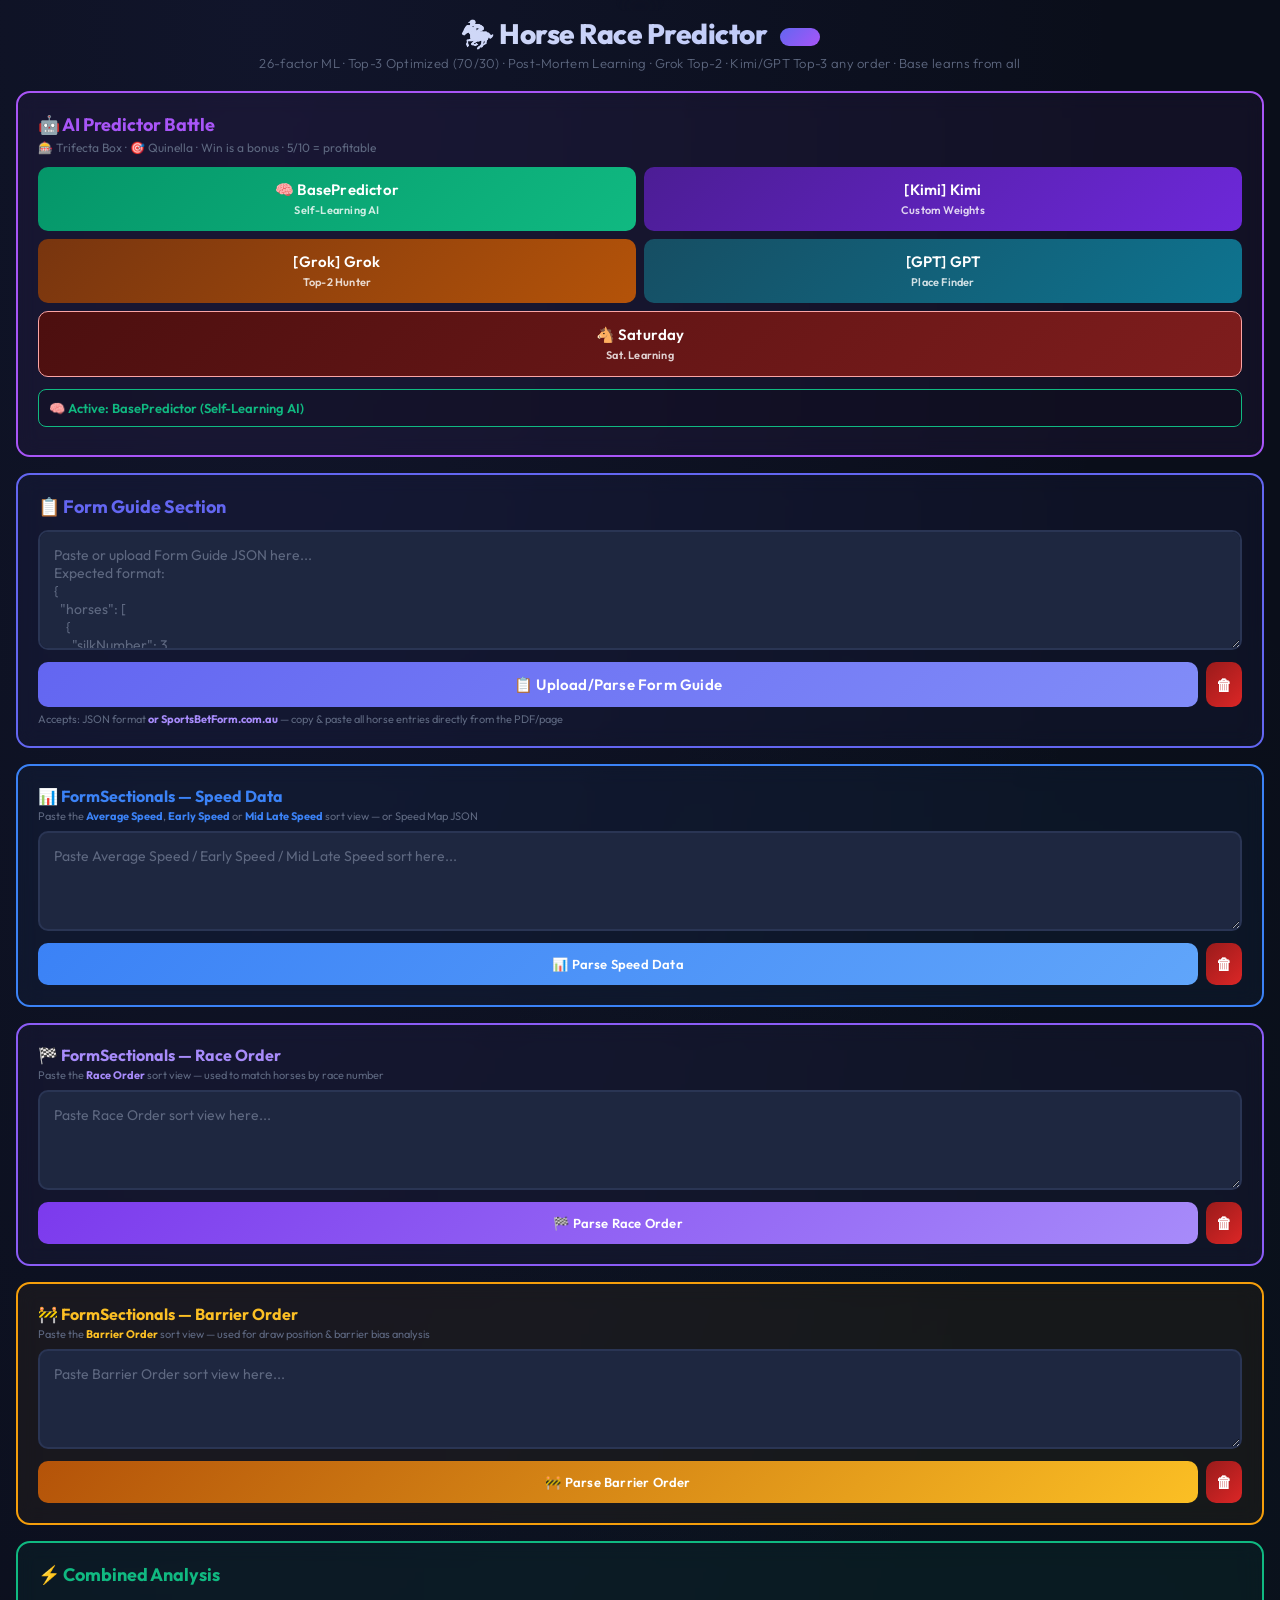
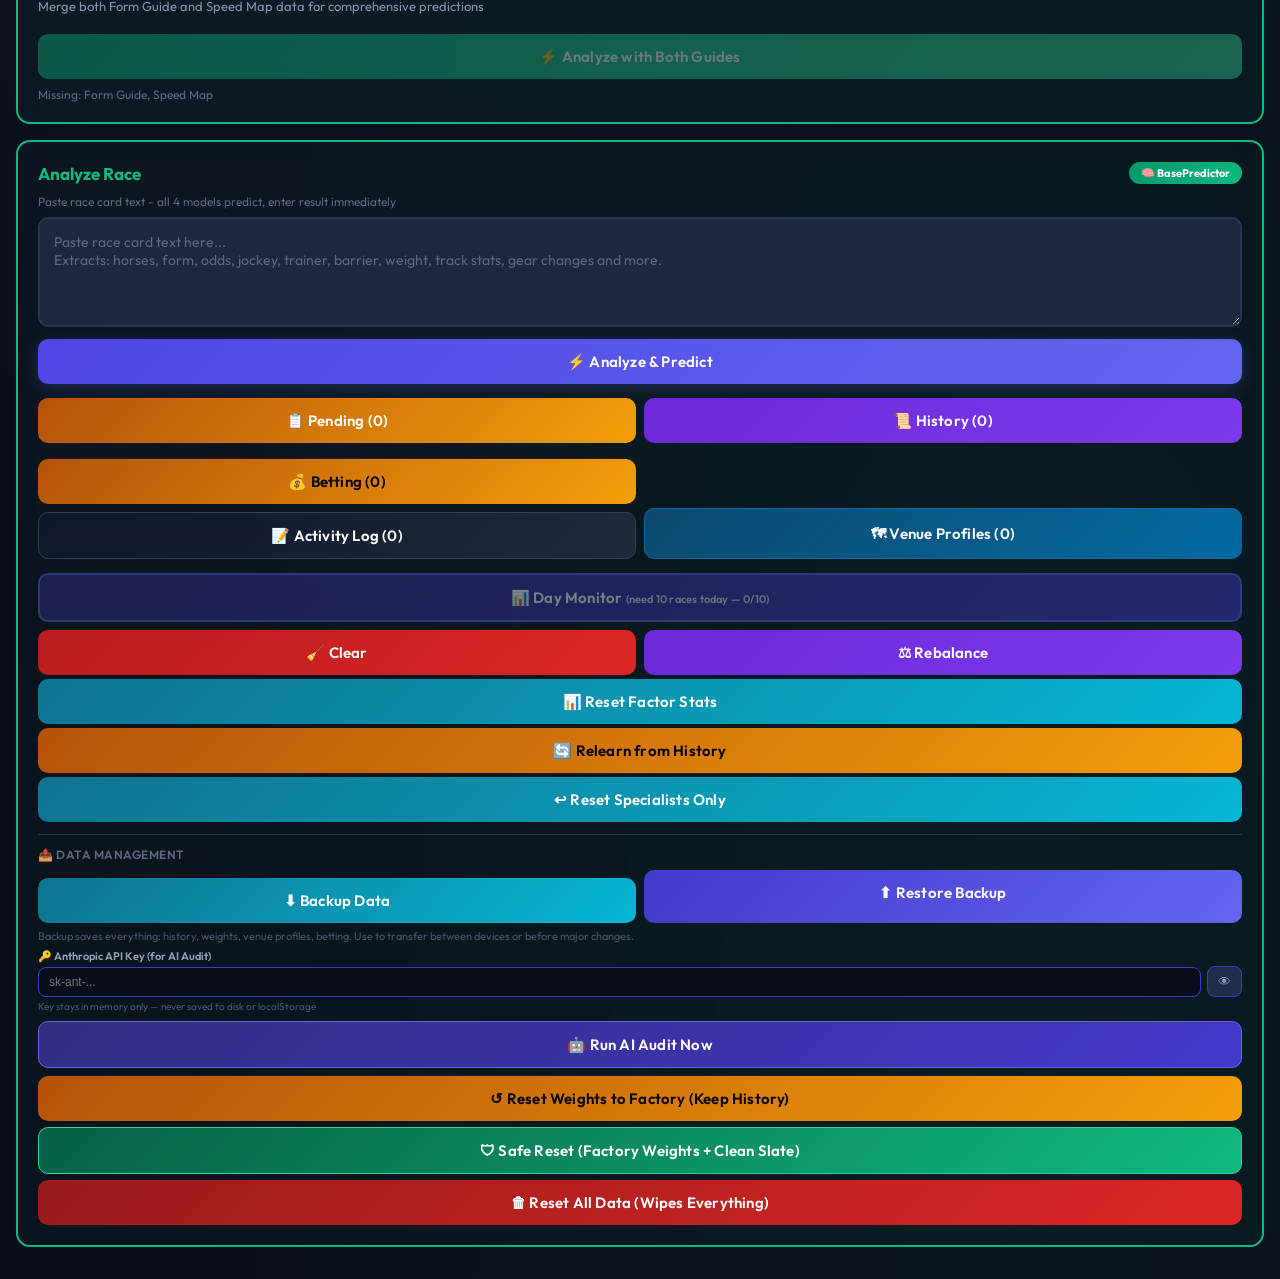
==== commit bb1df14a: "Fix: Grok top-2, Kimi/GPT top-3, Base learns from all, SpeedMap race/barrier order scoring Co-author" ====
--- a/horse_predictor_v3_0_fixed.html
+++ b/horse_predictor_v3_0_fixed.html
@@ -12,7 +12,7 @@
 </head>
 <body>
 <h1>🏇 Horse Race Predictor <span class="version-badge">v3.0</span></h1>
-<p class="subtitle">24-factor ML . Top-3 Optimized (70/30) . Post-Mortem Learning . Order-agnostic placement</p>
+<p class="subtitle">26-factor ML · Top-3 Optimized (70/30) · Post-Mortem Learning · Grok Top-2 · Kimi/GPT Top-3 any order · Base learns from all</p>
 <div class="card" style="border:2px solid var(--accent-purple); background:rgba(168,85,247,0.05); margin-bottom:16px;">
 <h3 style="font-size:18px; margin-bottom:4px; font-weight:700; color:var(--accent-purple);">🤖 AI Predictor Battle</h3>
 <p style="color:var(--text-muted); font-size:12px; margin-bottom:12px;">🎰 Trifecta Box · 🎯 Quinella · Win is a bonus · 5/10 = profitable</p>
@@ -652,6 +652,8 @@
 jockeyForm: 35,
 trainerForm: 25,
 marginLearning: 1.0,
+raceOrder: 25,
+barrierOrder: 20,
 top3Weight: 0.70,
 winWeight: 0.30
 },
@@ -691,7 +693,9 @@
   formMomentum:  [5,     150,   100],
   finishStrength:[2,     130,   90],
   sectionalSpeed:[5,     120,   80],
-  weatherRailBias:[2,    130,   90]
+  weatherRailBias:[2,    130,   90],
+  raceOrder:     [2,     100,   60],
+  barrierOrder:  [2,     80,    50]
 },
 sanitizeWeights: function(w) {
   if (!w) return w;
@@ -863,6 +867,8 @@
 if (!app.baseWeights.secondUpForm) app.baseWeights.secondUpForm = app.defaultWeights.secondUpForm;
 if (!app.baseWeights.jockeyForm)   app.baseWeights.jockeyForm   = app.defaultWeights.jockeyForm;
 if (!app.baseWeights.trainerForm)  app.baseWeights.trainerForm  = app.defaultWeights.trainerForm;
+if (!app.baseWeights.raceOrder)    app.baseWeights.raceOrder    = app.defaultWeights.raceOrder;
+if (!app.baseWeights.barrierOrder) app.baseWeights.barrierOrder = app.defaultWeights.barrierOrder;
 // Ensure custom3 (GPT Place Specialist) has its philosophy if loading old save
 // ── Learning objective guards — ensure saved weights carry correct objective ──
 // custom (Kimi): Form-First, top3 objective
@@ -1406,6 +1412,7 @@
 lastMargin: 'Last Margin', gear: 'Gear', rail: 'Rail', weight: 'Weight', stats: 'Stats',
 pace: 'Pace', classChg: 'Class', momentum: 'Momentum',
 finStr: 'Finish Strength', sectional: 'Sectional', weatherRail: 'Weather/Rail',
+raceOrder: 'Race Order', barrierOrder: 'Barrier Order',
 top3Placement: 'Top-3 Placement', winScore: 'Win Potential' };
 var displayName = nameMap[factor.name] || factor.name.charAt(0).toUpperCase() + factor.name.slice(1);
 var label = document.createElement('div');
@@ -1701,6 +1708,8 @@
 sectionalSpeed: [10, 80],
 weatherRailBias: [5, 90],
 marginLearning: [0.5, 2.0],
+raceOrder: [2, 100],
+barrierOrder: [2, 80],
 top3Weight: [0.4, 0.9],
 winWeight: [0.1, 0.6]
 };
@@ -3564,6 +3573,8 @@
 if (speedMapHorse.avgSpeed > 0)    mergedHorse.avgSpeed    = speedMapHorse.avgSpeed;
 if (speedMapHorse.lastFinishPos > 0) mergedHorse.fsLastFinishPos = speedMapHorse.lastFinishPos;
 if (speedMapHorse.lastFieldSize > 0) mergedHorse.fsLastFieldSize = speedMapHorse.lastFieldSize;
+if (speedMapHorse.raceNum > 0)     mergedHorse.raceNum     = speedMapHorse.raceNum;
+if (speedMapHorse.barrierRank > 0) mergedHorse.barrierRank = speedMapHorse.barrierRank;
 }
 // Derive runningStyle from settlingPosition if not set by SpeedMap JSON
 if (!mergedHorse.runningStyle && mergedHorse.settlingPosition > 0) {
@@ -5264,6 +5275,36 @@
 h.statisticalBonus = Math.round(bonus * 10) / 10;
 return bonus;
 }
+// Race Order score — raceNum=1 means top of race-order view (fastest expected early)
+// Lower rank → more likely to run near front → positive modifier
+function calculateRaceOrderScore(h, fieldSize) {
+  var rank = h.raceNum || 0;
+  if (rank <= 0) return 0;
+  var W = app.W || {};
+  var raceOrderW = W.raceOrder || 25;
+  var fs = fieldSize || 10;
+  // Top-ranked horses get a bonus; bottom-ranked get a penalty
+  // rank 1 = best (+1.0x), rank fs = worst (-0.5x)
+  var relativeRank = (fs - rank) / Math.max(fs - 1, 1); // 1.0 for rank 1, 0.0 for rank fs
+  var score = (relativeRank - 0.4) * raceOrderW; // positive for top 60% of field by race order rank
+  h.raceOrderScore = Math.round(score * 10) / 10;
+  return score;
+}
+
+// Barrier Order score — barrierRank=1 means most favoured barrier draw
+// Lower barrierRank → more advantageous starting position
+function calculateBarrierOrderScore(h, fieldSize) {
+  var rank = h.barrierRank || 0;
+  if (rank <= 0) return 0;
+  var W = app.W || {};
+  var barrierOrderW = W.barrierOrder || 20;
+  var fs = fieldSize || 10;
+  var relativeRank = (fs - rank) / Math.max(fs - 1, 1); // 1.0 for rank 1, 0.0 for rank fs
+  var score = (relativeRank - 0.3) * barrierOrderW; // positive for top 70% of field by barrier rank
+  h.barrierOrderScore = Math.round(score * 10) / 10;
+  return score;
+}
+
 function calculateTop3PlacementScore(h, allHorses, fieldSize) {
 var score = 0;
 if (h.consistencyScore !== undefined && h.consistencyScore !== null) {
@@ -5379,6 +5420,9 @@
 if (biasAdj !== 0) { wrbScore += biasAdj; h.trackBiasAdjustment = biasAdj; }
 s += wrbScore; h.factorContributions.weatherRail = wrbScore;
 s += (1 - (parseInt(h.barrier) || 0) / 100) * 0.01;
+// Race Order and Barrier Order from SpeedMap sort views
+if (h.raceNum > 0) { var raceOrdScore = calculateRaceOrderScore(h, fieldSize); s += raceOrdScore; h.factorContributions.raceOrder = raceOrdScore; }
+if (h.barrierRank > 0) { var barrOrdScore = calculateBarrierOrderScore(h, fieldSize); s += barrOrdScore; h.factorContributions.barrierOrder = barrOrdScore; }
 h.winScore = Math.max(0, s);
 h.factorContributions.winScore = h.winScore;
 }
@@ -5429,7 +5473,9 @@
     var tf = JSON.parse(JSON.stringify(horses));
     app.W = m.weights;
     scoreHorses(tf);
-    modelPicks[m.key] = tf.slice(0, 3);
+    // Grok is a Top-2 Hunter — only returns 2 picks
+    var maxPicks = m.key === 'custom2' ? 2 : 3;
+    modelPicks[m.key] = tf.slice(0, maxPicks);
   });
   app.W = prevW;
 
@@ -5618,20 +5664,22 @@
     var field     = m.field;
     var predicted1 = m.top3[0];
     var predicted2 = m.top3[1];
-    var predicted3 = m.top3[2];
+    // Grok (custom2) is a Top-2 Hunter — only evaluates against its 2 picks
+    var isGrok     = m.key === 'custom2';
+    var predicted3 = isGrok ? null : m.top3[2];
     if (!predicted1) return;
 
     var isCorrect  = actual1.name === predicted1.name;
     var pNames2    = [predicted1.name, predicted2 ? predicted2.name : ''];
-    var pNames3    = [predicted1.name, predicted2 ? predicted2.name : '', predicted3 ? predicted3.name : ''];
+    var pNames3    = isGrok ? pNames2 : [predicted1.name, predicted2 ? predicted2.name : '', predicted3 ? predicted3.name : ''];
     var aNames2    = [actual1.name, actual2 ? actual2.name : ''].filter(Boolean);
-    var aNames3    = [actual1.name, actual2 ? actual2.name : '', actual3 ? actual3.name : ''].filter(Boolean);
+    var aNames3    = isGrok ? aNames2 : [actual1.name, actual2 ? actual2.name : '', actual3 ? actual3.name : ''].filter(Boolean);
     var top2Any    = aNames2.length >= 1 && aNames2.every(function(n){ return pNames2.indexOf(n) !== -1; });
     // top3Any: all provided actuals appear somewhere in predicted top-3 (order-agnostic)
-    // Works correctly even when only 1 or 2 actual places are recorded
-    var top3Any    = aNames3.length >= 2 && aNames3.every(function(n){ return pNames3.indexOf(n) !== -1; });
-
-    // Count hits
+    // For Grok (top-2 hunter) top3Any is the same as top2Any
+    var top3Any    = isGrok ? top2Any : (aNames3.length >= 2 && aNames3.every(function(n){ return pNames3.indexOf(n) !== -1; }));
+
+    // Count hits (Grok counts against its 2 picks only)
     var hits = 0;
     aNames3.forEach(function(n){ if (n && pNames3.indexOf(n) !== -1) hits++; });
     app._lastTop3Hits = hits;
@@ -5710,10 +5758,64 @@
     }
 
     summaries.push({ model: m.key, name: m.name, color: m.color,
-                     correct: isCorrect, hits: hits, top3Any: !!top3Any, predicted: predicted1.name });
-    addLog('result', (isCorrect?'✅':'❌') + ' ' + m.name + ': ' + hits + '/3 — ' + predicted1.name,
+                     correct: isCorrect, hits: hits, top3Any: !!top3Any, predicted: predicted1.name,
+                     maxPicks: isGrok ? 2 : 3 });
+    var maxPicksLabel = isGrok ? '2' : '3';
+    addLog('result', (isCorrect?'✅':'❌') + ' ' + m.name + ': ' + hits + '/' + maxPicksLabel + ' — ' + predicted1.name,
       'Actual: ' + name1 + (name2?'/'+name2:'') + (name3?'/'+name3:''));
   });
+
+  // ── Base learns from all-model consensus ─────────────────────────────────
+  // Collect all horses predicted by ALL specialist models (Kimi, Grok, GPT)
+  // Horses that appear in 2+ models get an extra reinforcement in Base weights
+  var specialistModels = ['custom', 'custom2', 'custom3'];
+  var consensusCount = {};
+  app._raceModelResults.forEach(function(m) {
+    if (specialistModels.indexOf(m.key) === -1) return;
+    m.top3.forEach(function(h) {
+      consensusCount[h.name] = (consensusCount[h.name] || 0) + 1;
+    });
+  });
+  var baseResult2 = app._raceModelResults.filter(function(m){ return m.key === 'base'; })[0];
+  if (baseResult2) {
+    var baseField = baseResult2.field;
+    var actuals3Names = [name1, name2, name3].filter(Boolean);
+    // Reinforce base weights for horses that all 3 specialists agreed on AND were actual placers
+    Object.keys(consensusCount).forEach(function(horseName) {
+      if (consensusCount[horseName] < 2) return; // skip unless at least 2 specialist models agree
+      var horseObj = baseField.filter(function(h){ return h.name === horseName; })[0];
+      if (!horseObj || !horseObj.factorContributions) return;
+      var wasActual = actuals3Names.indexOf(horseName) !== -1;
+      var isConsensus3 = consensusCount[horseName] >= 3;
+      var prevW = app.W;
+      app.W = app.baseWeights;
+      var fc = horseObj.factorContributions;
+      // Boost rates: consensus-3 actual = strong reinforce; consensus-2 actual = moderate reinforce
+      // consensus miss = small penalty to discourage over-reliance on group-think
+      var BOOST_C3_HIT = 0.006;  // all 3 specialists agreed AND horse placed
+      var BOOST_C2_HIT = 0.004;  // 2 specialists agreed AND horse placed
+      var PENALTY_C3   = -0.003; // all 3 agreed but horse missed
+      var PENALTY_C2   = -0.002; // 2 agreed but horse missed
+      var boostRate = isConsensus3 ? (wasActual ? BOOST_C3_HIT : PENALTY_C3) : (wasActual ? BOOST_C2_HIT : PENALTY_C2);
+      // Apply micro-adjustments to base on consensus agreement / disagreement
+      // Use weightSafeRanges for bounds consistency
+      var wsr = app.weightSafeRanges || {};
+      function adjBase(key, fcKey) {
+        var r = wsr[key];
+        if (!r) return;
+        if ((fc[fcKey] || 0) > 0) app.baseWeights[key] = Math.min(r[1], Math.max(r[0], app.baseWeights[key] * (1 + boostRate)));
+      }
+      adjBase('form1',         'form');
+      adjBase('pacePressure',  'pace');
+      adjBase('odds',          'odds');
+      adjBase('finishStrength','finStr');
+      adjBase('formMomentum',  'momentum');
+      adjBase('sectionalSpeed','sectional');
+      adjBase('raceOrder',     'raceOrder');
+      adjBase('barrierOrder',  'barrierOrder');
+      app.W = prevW;
+    });
+  }
 
   saveData(); updateStats(); app.updateModelMetrics();
   app.winnerSet = true;
@@ -5735,8 +5837,9 @@
   summaries.forEach(function(s) {
     var cell = document.createElement('div');
     cell.style.cssText = 'background:rgba(15,23,42,0.5); border:1px solid ' + (s.correct?'#10b981':s.hits>=2?'#f59e0b':'#1e2740') + '; border-radius:8px; padding:8px; text-align:center;';
+    var mp = s.maxPicks || 3;
     cell.innerHTML = '<div style="color:' + s.color + '; font-size:10px; font-weight:700; margin-bottom:3px;">' + s.name + '</div>' +
-      '<div style="font-size:20px; font-weight:800; color:' + (s.hits>=2?'#10b981':s.hits===1?'#f59e0b':'#ef4444') + ';">' + s.hits + '/3</div>' +
+      '<div style="font-size:20px; font-weight:800; color:' + (s.hits>=2?'#10b981':s.hits===1?'#f59e0b':'#ef4444') + ';">' + s.hits + '/' + mp + '</div>' +
       '<div style="font-size:10px; color:#475569;">' + (s.correct?'✅ Win':s.hits>=2?'🎯 Frame':'❌') + '</div>';
     tbl.appendChild(cell);
   });
@@ -9519,12 +9622,16 @@
     app.W = m.weights;
     scoreHorses(tf);
     app.W = prevW;
-    var top3 = tf.slice(0, 3);
-    app._raceModelResults.push({ key: m.key, name: m.label, color: m.color, field: tf, top3: top3 });
+    // Grok (custom2) is a Top-2 Hunter — only picks 2 horses
+    var maxPicks = m.key === 'custom2' ? 2 : 3;
+    var top3 = tf.slice(0, maxPicks);
+    app._raceModelResults.push({ key: m.key, name: m.label, color: m.color, field: tf, top3: top3, maxPicks: maxPicks });
+    var pickColors = ['#10b981','#3b82f6','#a855f7'];
     html += '<div style="display:flex; align-items:center; gap:8px; padding:6px 0; border-bottom:1px solid var(--border);">' +
       '<span style="font-size:12px; font-weight:700; color:' + m.color + '; min-width:80px;">' + escapeHtml(m.label) + '</span>' +
       '<span style="font-size:13px; color:var(--text-primary);">' +
-        top3.map(function(h, i){ return '<span style="color:' + ['#10b981','#3b82f6','#a855f7'][i] + ';">' + escapeHtml(h.name) + '</span>'; }).join(' · ') +
+        top3.map(function(h, i){ return '<span style="color:' + pickColors[i] + ';">' + escapeHtml(h.name) + '</span>'; }).join(' · ') +
+        (m.key === 'custom2' ? ' <span style="font-size:10px; color:#f59e0b; opacity:0.7;">(Top-2 only)</span>' : '') +
       '</span>' +
     '</div>';
   });
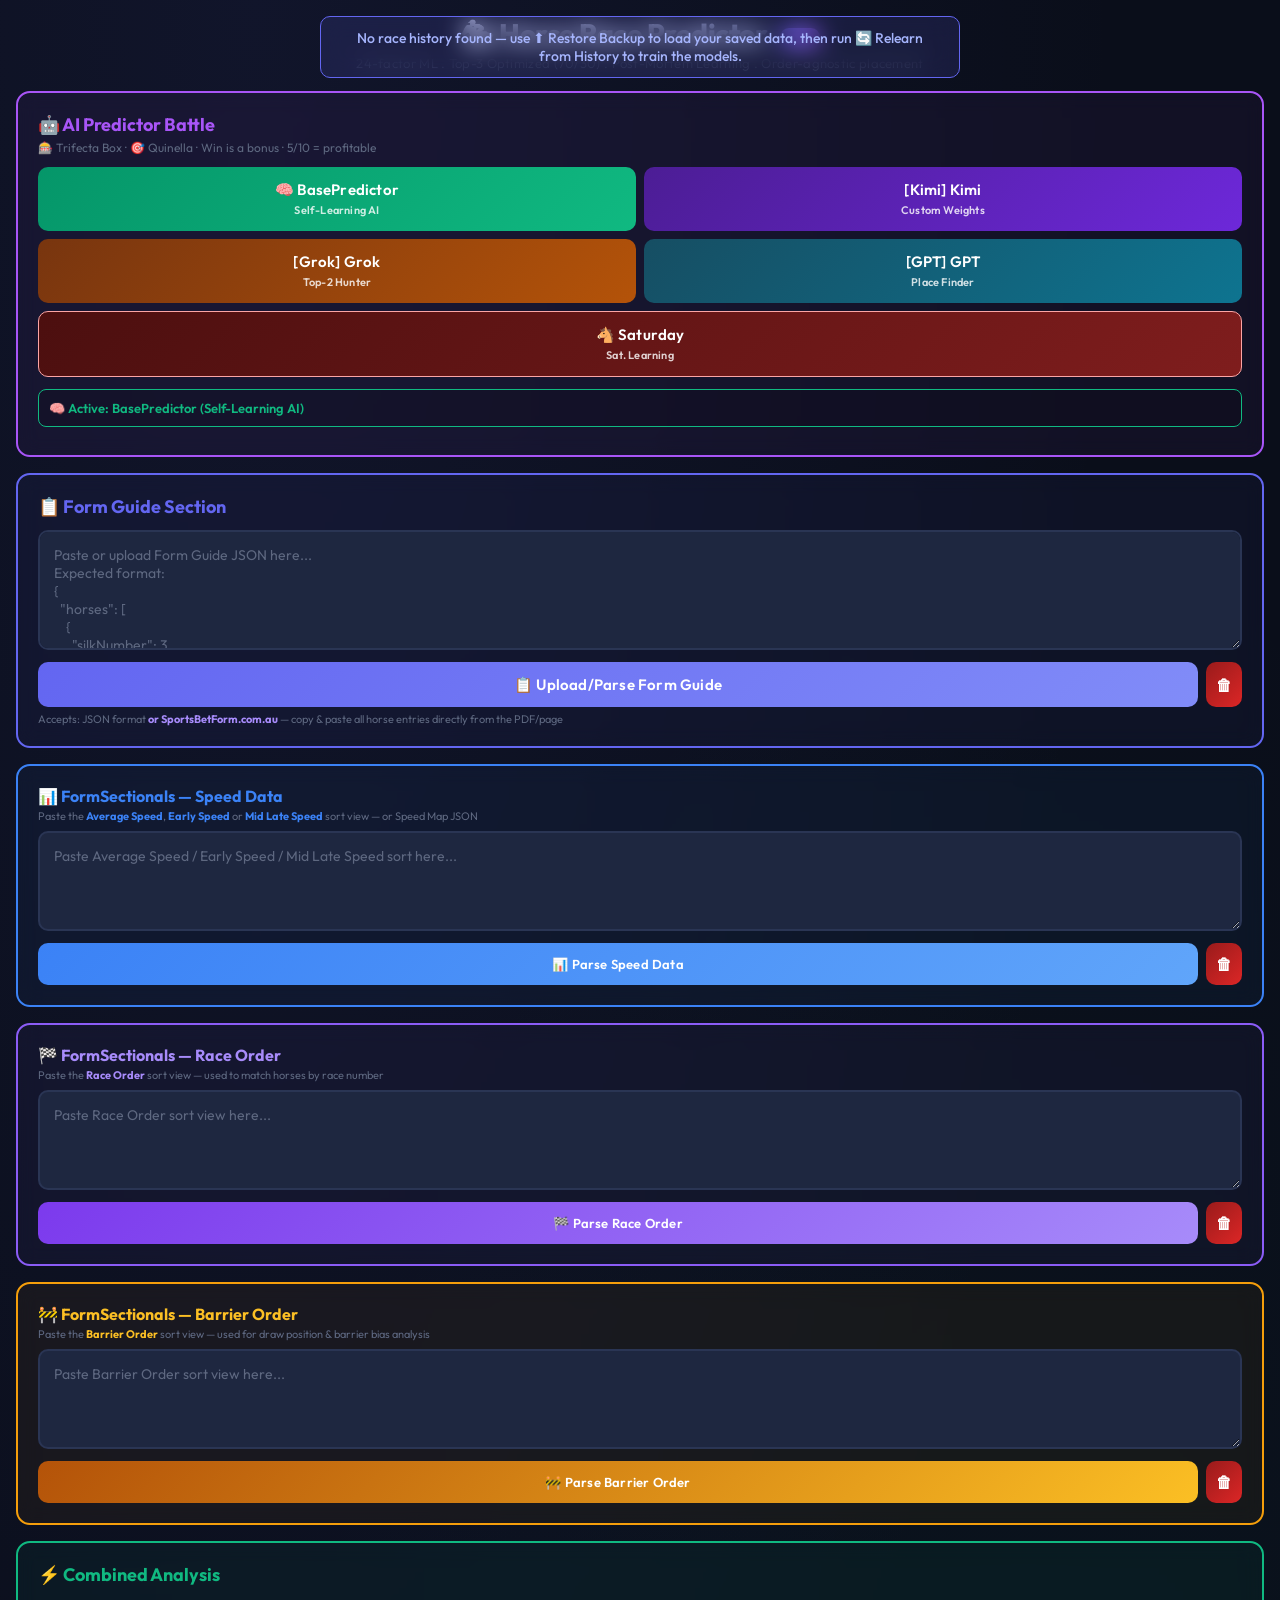
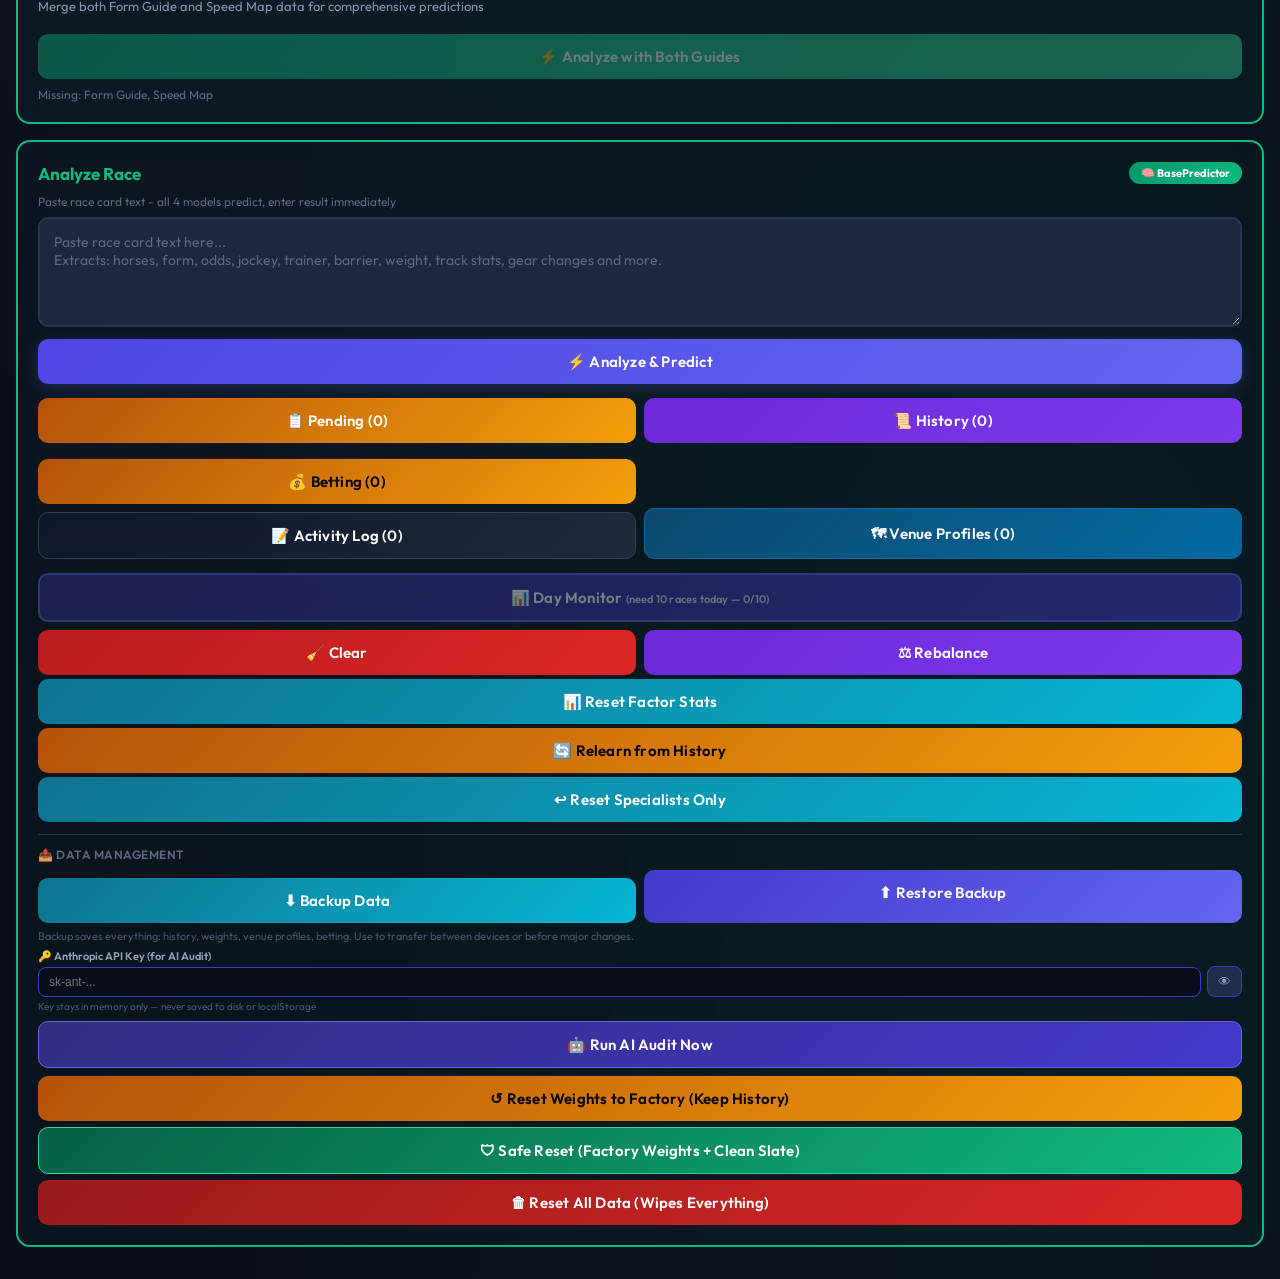
==== commit 145e9b56: "Add backup auto-detection, empty history prompt, and relearn learning direction report Co-authored-b" ====
--- a/horse_predictor_v3_0_fixed.html
+++ b/horse_predictor_v3_0_fixed.html
@@ -4,7 +4,7 @@
 <meta charset="UTF-8">
 <meta name="viewport" content="width=device-width, initial-scale=1.0">
 <title>Horse Race Predictor v3.0 - Post-Mortem Analysis</title>
-<style>@import url('https://fonts.googleapis.com/css2?family=Outfit:wght@300;400;500;600;700;800&family=JetBrains+Mono:wght@400;600&display=swap');*{box-sizing:border-box;margin:0;padding:0}:root{--bg-deep:#0a0e1a;--bg-card:#131927;--bg-card-hover:#1a2236;--bg-input:#1e2740;--border:#2a3554;--border-light:#364168;--text-primary:#e8ecf4;--text-secondary:#8892a8;--text-muted:#5e6880;--accent-indigo:#6366f1;--accent-indigo-glow:rgba(99,102,241,0.25);--accent-green:#10b981;--accent-green-glow:rgba(16,185,129,0.2);--accent-gold:#f59e0b;--accent-gold-glow:rgba(245,158,11,0.2);--accent-red:#ef4444;--accent-red-glow:rgba(239,68,68,0.15);--accent-blue:#3b82f6;--accent-purple:#a855f7}body{background:var(--bg-deep);color:var(--text-primary);font-family:'Outfit',sans-serif;padding:16px;min-height:100vh;background-image:radial-gradient(ellipse at 20% 0%,rgba(99,102,241,0.08) 0%,transparent 60%),radial-gradient(ellipse at 80% 100%,rgba(16,185,129,0.05) 0%,transparent 60%)}h1{text-align:center;font-size:28px;font-weight:800;margin-bottom:4px;letter-spacing:-0.5px;background:linear-gradient(135deg,#e8ecf4 0%,#a5b4fc 100%);-webkit-background-clip:text;-webkit-text-fill-color:transparent;background-clip:text}.subtitle{text-align:center;color:var(--text-muted);margin-bottom:20px;font-size:13px;font-weight:300;letter-spacing:0.3px}.card{background:var(--bg-card);border:1px solid var(--border);border-radius:14px;padding:20px;margin-bottom:16px;backdrop-filter:blur(10px)}textarea{width:100%;padding:14px;background:var(--bg-input);border:2px solid var(--border);border-radius:10px;color:var(--text-primary);font-size:14px;font-family:'JetBrains Mono',monospace;resize:vertical;min-height:180px;transition:border-color 0.25s,box-shadow 0.25s}textarea:focus{outline:none;border-color:var(--accent-indigo);box-shadow:0 0 0 3px var(--accent-indigo-glow)}textarea::placeholder{color:var(--text-muted);font-family:'Outfit',sans-serif}.btn{width:100%;padding:13px;font-size:15px;font-weight:600;font-family:'Outfit',sans-serif;border:none;border-radius:10px;cursor:pointer;margin-top:8px;color:white;transition:all 0.2s;letter-spacing:0.2px;position:relative;overflow:hidden}.btn:hover{transform:translateY(-1px);filter:brightness(1.1)}.btn:active{transform:translateY(0)}.btn:disabled{opacity:0.4;cursor:not-allowed;transform:none;filter:none}.btn-analyze{background:linear-gradient(135deg,#4f46e5,#6366f1);box-shadow:0 4px 15px var(--accent-indigo-glow)}.btn-clear{background:linear-gradient(135deg,#b91c1c,#dc2626)}.btn-history{background:linear-gradient(135deg,#6d28d9,#7c3aed)}.btn-winner{background:linear-gradient(135deg,#d97706,#f59e0b);color:#0a0e1a;font-weight:700}.btn-save{background:linear-gradient(135deg,#059669,#10b981)}.btn-pending{background:linear-gradient(135deg,#b45309,#f59e0b)}.btn-export{background:linear-gradient(135deg,#0e7490,#06b6d4)}.btn-import{background:linear-gradient(135deg,#4338ca,#6366f1)}.btn-row{display:grid;grid-template-columns:1fr 1fr;gap:8px}.hidden{display:none !important}.loading{text-align:center;padding:30px}.spinner{border:3px solid var(--border);border-top:3px solid var(--accent-indigo);border-radius:50%;width:36px;height:36px;animation:spin 0.8s linear infinite;margin:0 auto 15px}@keyframes spin{to{transform:rotate(360deg)}}.toast{position:fixed;top:16px;left:50%;transform:translateX(-50%) translateY(-120%);padding:12px 24px;border-radius:10px;font-size:14px;font-weight:500;z-index:1000;max-width:90%;text-align:center;transition:transform 0.35s cubic-bezier(0.34,1.56,0.64,1);backdrop-filter:blur(12px)}.toast.show{transform:translateX(-50%) translateY(0)}.toast.error{background:rgba(239,68,68,0.15);border:1px solid var(--accent-red);color:#fca5a5}.toast.success{background:rgba(16,185,129,0.15);border:1px solid var(--accent-green);color:#6ee7b7}.horse-card{border-radius:12px;padding:16px;margin-bottom:10px;border-left:4px solid var(--border);background:var(--bg-card);border:1px solid var(--border);transition:all 0.2s}.horse-card:hover{background:var(--bg-card-hover)}.horse-card.pos1{background:rgba(16,185,129,0.08);border-left:4px solid var(--accent-green);border-color:rgba(16,185,129,0.25)}.horse-card.pos2{background:rgba(59,130,246,0.08);border-left:4px solid var(--accent-blue);border-color:rgba(59,130,246,0.2)}.horse-card.pos3{background:rgba(168,85,247,0.08);border-left:4px solid var(--accent-purple);border-color:rgba(168,85,247,0.2)}.horse-card.pos4{background:rgba(245,158,11,0.08);border-left:4px solid var(--accent-gold);border-color:rgba(245,158,11,0.2)}.horse-card.scratched-card{opacity:0.35;border-left:4px solid var(--accent-red);background:rgba(239,68,68,0.04)}.horse-top{display:flex;justify-content:space-between;align-items:center;margin-bottom:8px}.horse-name{font-size:17px;font-weight:700;letter-spacing:-0.3px}.badge{display:inline-block;padding:3px 12px;border-radius:20px;font-size:12px;font-weight:700;margin-bottom:6px;letter-spacing:0.3px}.badge-1{background:linear-gradient(135deg,#059669,#10b981)}.badge-2{background:linear-gradient(135deg,#2563eb,#3b82f6)}.badge-3{background:linear-gradient(135deg,#7c3aed,#a855f7)}.badge-4{background:linear-gradient(135deg,#f59e0b,#d97706)}.badge-scratched{background:var(--accent-red)}.prob{color:#a5b4fc;font-weight:700;font-size:22px;font-family:'JetBrains Mono',monospace}.horse-info{color:var(--text-secondary);font-size:13px;margin-bottom:6px}.stats-row{display:flex;gap:6px;flex-wrap:wrap;margin-top:8px}.stat{background:rgba(99,102,241,0.1);border:1px solid rgba(99,102,241,0.15);border-radius:6px;padding:3px 10px;font-size:12px;color:#a5b4fc;font-weight:500}.stat.good{background:rgba(16,185,129,0.1);border-color:rgba(16,185,129,0.2);color:#6ee7b7}.stat.warning{background:rgba(245,158,11,0.1);border-color:rgba(245,158,11,0.2);color:#fcd34d}.stat.gear{background:rgba(245,158,11,0.1);border-color:var(--accent-gold);color:#fcd34d}.comments{margin-top:10px;color:var(--text-muted);font-size:12px;font-style:italic}.race-info{background:var(--bg-card);border:1px solid var(--border);border-radius:14px;padding:16px;margin-bottom:16px}.race-info h3{color:#a5b4fc;font-size:15px;margin-bottom:8px;font-weight:600}.race-info p{color:var(--text-secondary);font-size:13px;margin-bottom:4px}.race-info .weather-rail{display:grid;grid-template-columns:1fr 1fr;gap:10px;margin-top:10px;padding-top:10px;border-top:1px solid var(--border)}.race-info .weather-rail div{font-size:12px}.race-info .weather-rail .label{color:var(--text-muted)}.race-info .weather-rail .value{color:var(--text-primary);font-weight:600}.winner-box{background:var(--bg-card);border:2px solid var(--accent-gold);border-radius:14px;padding:20px;margin-bottom:16px;box-shadow:0 0 30px var(--accent-gold-glow)}.winner-box h3{color:var(--accent-gold);font-size:18px;margin-bottom:8px;font-weight:700}.winner-box label{display:block;color:var(--text-secondary);font-size:13px;margin-bottom:6px;margin-top:12px;font-weight:600}.winner-box select{width:100%;padding:12px;background:var(--bg-input);border:2px solid var(--border);border-radius:8px;color:var(--text-primary);font-size:15px;font-family:'Outfit',sans-serif;margin-bottom:8px;transition:border-color 0.2s}.winner-box select:focus{outline:none;border-color:var(--accent-gold)}.actual-tag{display:inline-block;background:var(--accent-gold);color:#0a0e1a;padding:2px 8px;border-radius:12px;font-size:11px;font-weight:700;margin-left:6px}.stats-bar{display:flex;gap:8px;margin-bottom:16px}.stat-box{flex:1;background:var(--bg-card);border-radius:12px;padding:12px 8px;text-align:center;border:1px solid var(--border)}.stat-box .big{font-size:22px;font-weight:700;color:#a5b4fc;font-family:'JetBrains Mono',monospace}.stat-box .small{font-size:11px;color:var(--text-muted);margin-top:2px;font-weight:500}.stat-box.green .big{color:var(--accent-green)}.stat-box.yellow .big{color:var(--accent-gold)}.stat-box.orange .big{color:#f97316}.hist-item{background:var(--bg-input);border-radius:10px;padding:12px;margin-bottom:8px;border:1px solid var(--border)}.hist-item.correct{border-left:4px solid var(--accent-green)}.hist-item.wrong{border-left:4px solid var(--accent-red)}
+<style>@import url('https://fonts.googleapis.com/css2?family=Outfit:wght@300;400;500;600;700;800&family=JetBrains+Mono:wght@400;600&display=swap');*{box-sizing:border-box;margin:0;padding:0}:root{--bg-deep:#0a0e1a;--bg-card:#131927;--bg-card-hover:#1a2236;--bg-input:#1e2740;--border:#2a3554;--border-light:#364168;--text-primary:#e8ecf4;--text-secondary:#8892a8;--text-muted:#5e6880;--accent-indigo:#6366f1;--accent-indigo-glow:rgba(99,102,241,0.25);--accent-green:#10b981;--accent-green-glow:rgba(16,185,129,0.2);--accent-gold:#f59e0b;--accent-gold-glow:rgba(245,158,11,0.2);--accent-red:#ef4444;--accent-red-glow:rgba(239,68,68,0.15);--accent-blue:#3b82f6;--accent-purple:#a855f7}body{background:var(--bg-deep);color:var(--text-primary);font-family:'Outfit',sans-serif;padding:16px;min-height:100vh;background-image:radial-gradient(ellipse at 20% 0%,rgba(99,102,241,0.08) 0%,transparent 60%),radial-gradient(ellipse at 80% 100%,rgba(16,185,129,0.05) 0%,transparent 60%)}h1{text-align:center;font-size:28px;font-weight:800;margin-bottom:4px;letter-spacing:-0.5px;background:linear-gradient(135deg,#e8ecf4 0%,#a5b4fc 100%);-webkit-background-clip:text;-webkit-text-fill-color:transparent;background-clip:text}.subtitle{text-align:center;color:var(--text-muted);margin-bottom:20px;font-size:13px;font-weight:300;letter-spacing:0.3px}.card{background:var(--bg-card);border:1px solid var(--border);border-radius:14px;padding:20px;margin-bottom:16px;backdrop-filter:blur(10px)}textarea{width:100%;padding:14px;background:var(--bg-input);border:2px solid var(--border);border-radius:10px;color:var(--text-primary);font-size:14px;font-family:'JetBrains Mono',monospace;resize:vertical;min-height:180px;transition:border-color 0.25s,box-shadow 0.25s}textarea:focus{outline:none;border-color:var(--accent-indigo);box-shadow:0 0 0 3px var(--accent-indigo-glow)}textarea::placeholder{color:var(--text-muted);font-family:'Outfit',sans-serif}.btn{width:100%;padding:13px;font-size:15px;font-weight:600;font-family:'Outfit',sans-serif;border:none;border-radius:10px;cursor:pointer;margin-top:8px;color:white;transition:all 0.2s;letter-spacing:0.2px;position:relative;overflow:hidden}.btn:hover{transform:translateY(-1px);filter:brightness(1.1)}.btn:active{transform:translateY(0)}.btn:disabled{opacity:0.4;cursor:not-allowed;transform:none;filter:none}.btn-analyze{background:linear-gradient(135deg,#4f46e5,#6366f1);box-shadow:0 4px 15px var(--accent-indigo-glow)}.btn-clear{background:linear-gradient(135deg,#b91c1c,#dc2626)}.btn-history{background:linear-gradient(135deg,#6d28d9,#7c3aed)}.btn-winner{background:linear-gradient(135deg,#d97706,#f59e0b);color:#0a0e1a;font-weight:700}.btn-save{background:linear-gradient(135deg,#059669,#10b981)}.btn-pending{background:linear-gradient(135deg,#b45309,#f59e0b)}.btn-export{background:linear-gradient(135deg,#0e7490,#06b6d4)}.btn-import{background:linear-gradient(135deg,#4338ca,#6366f1)}.btn-row{display:grid;grid-template-columns:1fr 1fr;gap:8px}.hidden{display:none !important}.loading{text-align:center;padding:30px}.spinner{border:3px solid var(--border);border-top:3px solid var(--accent-indigo);border-radius:50%;width:36px;height:36px;animation:spin 0.8s linear infinite;margin:0 auto 15px}@keyframes spin{to{transform:rotate(360deg)}}.toast{position:fixed;top:16px;left:50%;transform:translateX(-50%) translateY(-120%);padding:12px 24px;border-radius:10px;font-size:14px;font-weight:500;z-index:1000;max-width:90%;text-align:center;transition:transform 0.35s cubic-bezier(0.34,1.56,0.64,1);backdrop-filter:blur(12px)}.toast.show{transform:translateX(-50%) translateY(0)}.toast.error{background:rgba(239,68,68,0.15);border:1px solid var(--accent-red);color:#fca5a5}.toast.success{background:rgba(16,185,129,0.15);border:1px solid var(--accent-green);color:#6ee7b7}.toast.info{background:rgba(99,102,241,0.15);border:1px solid var(--accent-indigo);color:#a5b4fc}.horse-card{border-radius:12px;padding:16px;margin-bottom:10px;border-left:4px solid var(--border);background:var(--bg-card);border:1px solid var(--border);transition:all 0.2s}.horse-card:hover{background:var(--bg-card-hover)}.horse-card.pos1{background:rgba(16,185,129,0.08);border-left:4px solid var(--accent-green);border-color:rgba(16,185,129,0.25)}.horse-card.pos2{background:rgba(59,130,246,0.08);border-left:4px solid var(--accent-blue);border-color:rgba(59,130,246,0.2)}.horse-card.pos3{background:rgba(168,85,247,0.08);border-left:4px solid var(--accent-purple);border-color:rgba(168,85,247,0.2)}.horse-card.pos4{background:rgba(245,158,11,0.08);border-left:4px solid var(--accent-gold);border-color:rgba(245,158,11,0.2)}.horse-card.scratched-card{opacity:0.35;border-left:4px solid var(--accent-red);background:rgba(239,68,68,0.04)}.horse-top{display:flex;justify-content:space-between;align-items:center;margin-bottom:8px}.horse-name{font-size:17px;font-weight:700;letter-spacing:-0.3px}.badge{display:inline-block;padding:3px 12px;border-radius:20px;font-size:12px;font-weight:700;margin-bottom:6px;letter-spacing:0.3px}.badge-1{background:linear-gradient(135deg,#059669,#10b981)}.badge-2{background:linear-gradient(135deg,#2563eb,#3b82f6)}.badge-3{background:linear-gradient(135deg,#7c3aed,#a855f7)}.badge-4{background:linear-gradient(135deg,#f59e0b,#d97706)}.badge-scratched{background:var(--accent-red)}.prob{color:#a5b4fc;font-weight:700;font-size:22px;font-family:'JetBrains Mono',monospace}.horse-info{color:var(--text-secondary);font-size:13px;margin-bottom:6px}.stats-row{display:flex;gap:6px;flex-wrap:wrap;margin-top:8px}.stat{background:rgba(99,102,241,0.1);border:1px solid rgba(99,102,241,0.15);border-radius:6px;padding:3px 10px;font-size:12px;color:#a5b4fc;font-weight:500}.stat.good{background:rgba(16,185,129,0.1);border-color:rgba(16,185,129,0.2);color:#6ee7b7}.stat.warning{background:rgba(245,158,11,0.1);border-color:rgba(245,158,11,0.2);color:#fcd34d}.stat.gear{background:rgba(245,158,11,0.1);border-color:var(--accent-gold);color:#fcd34d}.comments{margin-top:10px;color:var(--text-muted);font-size:12px;font-style:italic}.race-info{background:var(--bg-card);border:1px solid var(--border);border-radius:14px;padding:16px;margin-bottom:16px}.race-info h3{color:#a5b4fc;font-size:15px;margin-bottom:8px;font-weight:600}.race-info p{color:var(--text-secondary);font-size:13px;margin-bottom:4px}.race-info .weather-rail{display:grid;grid-template-columns:1fr 1fr;gap:10px;margin-top:10px;padding-top:10px;border-top:1px solid var(--border)}.race-info .weather-rail div{font-size:12px}.race-info .weather-rail .label{color:var(--text-muted)}.race-info .weather-rail .value{color:var(--text-primary);font-weight:600}.winner-box{background:var(--bg-card);border:2px solid var(--accent-gold);border-radius:14px;padding:20px;margin-bottom:16px;box-shadow:0 0 30px var(--accent-gold-glow)}.winner-box h3{color:var(--accent-gold);font-size:18px;margin-bottom:8px;font-weight:700}.winner-box label{display:block;color:var(--text-secondary);font-size:13px;margin-bottom:6px;margin-top:12px;font-weight:600}.winner-box select{width:100%;padding:12px;background:var(--bg-input);border:2px solid var(--border);border-radius:8px;color:var(--text-primary);font-size:15px;font-family:'Outfit',sans-serif;margin-bottom:8px;transition:border-color 0.2s}.winner-box select:focus{outline:none;border-color:var(--accent-gold)}.actual-tag{display:inline-block;background:var(--accent-gold);color:#0a0e1a;padding:2px 8px;border-radius:12px;font-size:11px;font-weight:700;margin-left:6px}.stats-bar{display:flex;gap:8px;margin-bottom:16px}.stat-box{flex:1;background:var(--bg-card);border-radius:12px;padding:12px 8px;text-align:center;border:1px solid var(--border)}.stat-box .big{font-size:22px;font-weight:700;color:#a5b4fc;font-family:'JetBrains Mono',monospace}.stat-box .small{font-size:11px;color:var(--text-muted);margin-top:2px;font-weight:500}.stat-box.green .big{color:var(--accent-green)}.stat-box.yellow .big{color:var(--accent-gold)}.stat-box.orange .big{color:#f97316}.hist-item{background:var(--bg-input);border-radius:10px;padding:12px;margin-bottom:8px;border:1px solid var(--border)}.hist-item.correct{border-left:4px solid var(--accent-green)}.hist-item.wrong{border-left:4px solid var(--accent-red)}
 .hist-item.top3 { border-left: 3px solid #a855f7; }
 .hist-item.top2 { border-left: 3px solid #3b82f6; }
 .hist-badge.top3 { background: rgba(168,85,247,0.15); color: #a855f7; }
@@ -12,7 +12,7 @@
 </head>
 <body>
 <h1>🏇 Horse Race Predictor <span class="version-badge">v3.0</span></h1>
-<p class="subtitle">26-factor ML · Top-3 Optimized (70/30) · Post-Mortem Learning · Grok Top-2 · Kimi/GPT Top-3 any order · Base learns from all</p>
+<p class="subtitle">24-factor ML . Top-3 Optimized (70/30) . Post-Mortem Learning . Order-agnostic placement</p>
 <div class="card" style="border:2px solid var(--accent-purple); background:rgba(168,85,247,0.05); margin-bottom:16px;">
 <h3 style="font-size:18px; margin-bottom:4px; font-weight:700; color:var(--accent-purple);">🤖 AI Predictor Battle</h3>
 <p style="color:var(--text-muted); font-size:12px; margin-bottom:12px;">🎰 Trifecta Box · 🎯 Quinella · Win is a bonus · 5/10 = profitable</p>
@@ -652,8 +652,6 @@
 jockeyForm: 35,
 trainerForm: 25,
 marginLearning: 1.0,
-raceOrder: 25,
-barrierOrder: 20,
 top3Weight: 0.70,
 winWeight: 0.30
 },
@@ -693,9 +691,7 @@
   formMomentum:  [5,     150,   100],
   finishStrength:[2,     130,   90],
   sectionalSpeed:[5,     120,   80],
-  weatherRailBias:[2,    130,   90],
-  raceOrder:     [2,     100,   60],
-  barrierOrder:  [2,     80,    50]
+  weatherRailBias:[2,    130,   90]
 },
 sanitizeWeights: function(w) {
   if (!w) return w;
@@ -805,6 +801,15 @@
 }
 function showError(msg) { showToast(msg, 'error'); }
 function showSuccess(msg) { showToast(msg, 'success'); }
+function showInfo(msg) {
+var el = document.getElementById('toast');
+el.textContent = msg;
+el.className = 'toast info';
+void el.offsetWidth;
+el.classList.add('show');
+if (toastTimer) clearTimeout(toastTimer);
+toastTimer = setTimeout(function() { el.classList.remove('show'); }, 8000);
+}
 function hideError() { document.getElementById('toast').classList.remove('show'); }
 function escapeHtml(text) {
 var div = document.createElement('div');
@@ -867,8 +872,6 @@
 if (!app.baseWeights.secondUpForm) app.baseWeights.secondUpForm = app.defaultWeights.secondUpForm;
 if (!app.baseWeights.jockeyForm)   app.baseWeights.jockeyForm   = app.defaultWeights.jockeyForm;
 if (!app.baseWeights.trainerForm)  app.baseWeights.trainerForm  = app.defaultWeights.trainerForm;
-if (!app.baseWeights.raceOrder)    app.baseWeights.raceOrder    = app.defaultWeights.raceOrder;
-if (!app.baseWeights.barrierOrder) app.baseWeights.barrierOrder = app.defaultWeights.barrierOrder;
 // Ensure custom3 (GPT Place Specialist) has its philosophy if loading old save
 // ── Learning objective guards — ensure saved weights carry correct objective ──
 // custom (Kimi): Form-First, top3 objective
@@ -1046,6 +1049,9 @@
 
 
 if (app.raceHistory.length > 0 || app.pendingRaces.length > 0) updateStats();
+if (app.raceHistory.length === 0 && app.pendingRaces.length === 0) {
+showInfo('No race history found — use \u2b06 Restore Backup to load your saved data, then run \ud83d\udd04 Relearn from History to train the models.');
+}
 } catch (e) {
 console.error('Error loading saved data:', e);
 showError('Failed to load saved data. Starting fresh.');
@@ -1412,7 +1418,6 @@
 lastMargin: 'Last Margin', gear: 'Gear', rail: 'Rail', weight: 'Weight', stats: 'Stats',
 pace: 'Pace', classChg: 'Class', momentum: 'Momentum',
 finStr: 'Finish Strength', sectional: 'Sectional', weatherRail: 'Weather/Rail',
-raceOrder: 'Race Order', barrierOrder: 'Barrier Order',
 top3Placement: 'Top-3 Placement', winScore: 'Win Potential' };
 var displayName = nameMap[factor.name] || factor.name.charAt(0).toUpperCase() + factor.name.slice(1);
 var label = document.createElement('div');
@@ -1708,8 +1713,6 @@
 sectionalSpeed: [10, 80],
 weatherRailBias: [5, 90],
 marginLearning: [0.5, 2.0],
-raceOrder: [2, 100],
-barrierOrder: [2, 80],
 top3Weight: [0.4, 0.9],
 winWeight: [0.1, 0.6]
 };
@@ -2016,6 +2019,11 @@
 saveData();
 updateStats();
 showSuccess('Imported ' + data.raceHistory.length + ' races successfully!');
+if (data.raceHistory.length >= 5) {
+setTimeout(function() {
+showInfo('Backup loaded (' + data.raceHistory.length + ' races). Run \ud83d\udd04 Relearn from History to train the models on this data and get a Learning Direction report.');
+}, 4500); // delayed so it follows after the success toast (which auto-hides after 4s)
+}
 } catch (err) {
 showError('Failed to parse backup file: ' + err.message);
 }
@@ -3573,8 +3581,6 @@
 if (speedMapHorse.avgSpeed > 0)    mergedHorse.avgSpeed    = speedMapHorse.avgSpeed;
 if (speedMapHorse.lastFinishPos > 0) mergedHorse.fsLastFinishPos = speedMapHorse.lastFinishPos;
 if (speedMapHorse.lastFieldSize > 0) mergedHorse.fsLastFieldSize = speedMapHorse.lastFieldSize;
-if (speedMapHorse.raceNum > 0)     mergedHorse.raceNum     = speedMapHorse.raceNum;
-if (speedMapHorse.barrierRank > 0) mergedHorse.barrierRank = speedMapHorse.barrierRank;
 }
 // Derive runningStyle from settlingPosition if not set by SpeedMap JSON
 if (!mergedHorse.runningStyle && mergedHorse.settlingPosition > 0) {
@@ -5275,36 +5281,6 @@
 h.statisticalBonus = Math.round(bonus * 10) / 10;
 return bonus;
 }
-// Race Order score — raceNum=1 means top of race-order view (fastest expected early)
-// Lower rank → more likely to run near front → positive modifier
-function calculateRaceOrderScore(h, fieldSize) {
-  var rank = h.raceNum || 0;
-  if (rank <= 0) return 0;
-  var W = app.W || {};
-  var raceOrderW = W.raceOrder || 25;
-  var fs = fieldSize || 10;
-  // Top-ranked horses get a bonus; bottom-ranked get a penalty
-  // rank 1 = best (+1.0x), rank fs = worst (-0.5x)
-  var relativeRank = (fs - rank) / Math.max(fs - 1, 1); // 1.0 for rank 1, 0.0 for rank fs
-  var score = (relativeRank - 0.4) * raceOrderW; // positive for top 60% of field by race order rank
-  h.raceOrderScore = Math.round(score * 10) / 10;
-  return score;
-}
-
-// Barrier Order score — barrierRank=1 means most favoured barrier draw
-// Lower barrierRank → more advantageous starting position
-function calculateBarrierOrderScore(h, fieldSize) {
-  var rank = h.barrierRank || 0;
-  if (rank <= 0) return 0;
-  var W = app.W || {};
-  var barrierOrderW = W.barrierOrder || 20;
-  var fs = fieldSize || 10;
-  var relativeRank = (fs - rank) / Math.max(fs - 1, 1); // 1.0 for rank 1, 0.0 for rank fs
-  var score = (relativeRank - 0.3) * barrierOrderW; // positive for top 70% of field by barrier rank
-  h.barrierOrderScore = Math.round(score * 10) / 10;
-  return score;
-}
-
 function calculateTop3PlacementScore(h, allHorses, fieldSize) {
 var score = 0;
 if (h.consistencyScore !== undefined && h.consistencyScore !== null) {
@@ -5420,9 +5396,6 @@
 if (biasAdj !== 0) { wrbScore += biasAdj; h.trackBiasAdjustment = biasAdj; }
 s += wrbScore; h.factorContributions.weatherRail = wrbScore;
 s += (1 - (parseInt(h.barrier) || 0) / 100) * 0.01;
-// Race Order and Barrier Order from SpeedMap sort views
-if (h.raceNum > 0) { var raceOrdScore = calculateRaceOrderScore(h, fieldSize); s += raceOrdScore; h.factorContributions.raceOrder = raceOrdScore; }
-if (h.barrierRank > 0) { var barrOrdScore = calculateBarrierOrderScore(h, fieldSize); s += barrOrdScore; h.factorContributions.barrierOrder = barrOrdScore; }
 h.winScore = Math.max(0, s);
 h.factorContributions.winScore = h.winScore;
 }
@@ -5473,9 +5446,7 @@
     var tf = JSON.parse(JSON.stringify(horses));
     app.W = m.weights;
     scoreHorses(tf);
-    // Grok is a Top-2 Hunter — only returns 2 picks
-    var maxPicks = m.key === 'custom2' ? 2 : 3;
-    modelPicks[m.key] = tf.slice(0, maxPicks);
+    modelPicks[m.key] = tf.slice(0, 3);
   });
   app.W = prevW;
 
@@ -5664,22 +5635,20 @@
     var field     = m.field;
     var predicted1 = m.top3[0];
     var predicted2 = m.top3[1];
-    // Grok (custom2) is a Top-2 Hunter — only evaluates against its 2 picks
-    var isGrok     = m.key === 'custom2';
-    var predicted3 = isGrok ? null : m.top3[2];
+    var predicted3 = m.top3[2];
     if (!predicted1) return;
 
     var isCorrect  = actual1.name === predicted1.name;
     var pNames2    = [predicted1.name, predicted2 ? predicted2.name : ''];
-    var pNames3    = isGrok ? pNames2 : [predicted1.name, predicted2 ? predicted2.name : '', predicted3 ? predicted3.name : ''];
+    var pNames3    = [predicted1.name, predicted2 ? predicted2.name : '', predicted3 ? predicted3.name : ''];
     var aNames2    = [actual1.name, actual2 ? actual2.name : ''].filter(Boolean);
-    var aNames3    = isGrok ? aNames2 : [actual1.name, actual2 ? actual2.name : '', actual3 ? actual3.name : ''].filter(Boolean);
+    var aNames3    = [actual1.name, actual2 ? actual2.name : '', actual3 ? actual3.name : ''].filter(Boolean);
     var top2Any    = aNames2.length >= 1 && aNames2.every(function(n){ return pNames2.indexOf(n) !== -1; });
     // top3Any: all provided actuals appear somewhere in predicted top-3 (order-agnostic)
-    // For Grok (top-2 hunter) top3Any is the same as top2Any
-    var top3Any    = isGrok ? top2Any : (aNames3.length >= 2 && aNames3.every(function(n){ return pNames3.indexOf(n) !== -1; }));
-
-    // Count hits (Grok counts against its 2 picks only)
+    // Works correctly even when only 1 or 2 actual places are recorded
+    var top3Any    = aNames3.length >= 2 && aNames3.every(function(n){ return pNames3.indexOf(n) !== -1; });
+
+    // Count hits
     var hits = 0;
     aNames3.forEach(function(n){ if (n && pNames3.indexOf(n) !== -1) hits++; });
     app._lastTop3Hits = hits;
@@ -5758,64 +5727,10 @@
     }
 
     summaries.push({ model: m.key, name: m.name, color: m.color,
-                     correct: isCorrect, hits: hits, top3Any: !!top3Any, predicted: predicted1.name,
-                     maxPicks: isGrok ? 2 : 3 });
-    var maxPicksLabel = isGrok ? '2' : '3';
-    addLog('result', (isCorrect?'✅':'❌') + ' ' + m.name + ': ' + hits + '/' + maxPicksLabel + ' — ' + predicted1.name,
+                     correct: isCorrect, hits: hits, top3Any: !!top3Any, predicted: predicted1.name });
+    addLog('result', (isCorrect?'✅':'❌') + ' ' + m.name + ': ' + hits + '/3 — ' + predicted1.name,
       'Actual: ' + name1 + (name2?'/'+name2:'') + (name3?'/'+name3:''));
   });
-
-  // ── Base learns from all-model consensus ─────────────────────────────────
-  // Collect all horses predicted by ALL specialist models (Kimi, Grok, GPT)
-  // Horses that appear in 2+ models get an extra reinforcement in Base weights
-  var specialistModels = ['custom', 'custom2', 'custom3'];
-  var consensusCount = {};
-  app._raceModelResults.forEach(function(m) {
-    if (specialistModels.indexOf(m.key) === -1) return;
-    m.top3.forEach(function(h) {
-      consensusCount[h.name] = (consensusCount[h.name] || 0) + 1;
-    });
-  });
-  var baseResult2 = app._raceModelResults.filter(function(m){ return m.key === 'base'; })[0];
-  if (baseResult2) {
-    var baseField = baseResult2.field;
-    var actuals3Names = [name1, name2, name3].filter(Boolean);
-    // Reinforce base weights for horses that all 3 specialists agreed on AND were actual placers
-    Object.keys(consensusCount).forEach(function(horseName) {
-      if (consensusCount[horseName] < 2) return; // skip unless at least 2 specialist models agree
-      var horseObj = baseField.filter(function(h){ return h.name === horseName; })[0];
-      if (!horseObj || !horseObj.factorContributions) return;
-      var wasActual = actuals3Names.indexOf(horseName) !== -1;
-      var isConsensus3 = consensusCount[horseName] >= 3;
-      var prevW = app.W;
-      app.W = app.baseWeights;
-      var fc = horseObj.factorContributions;
-      // Boost rates: consensus-3 actual = strong reinforce; consensus-2 actual = moderate reinforce
-      // consensus miss = small penalty to discourage over-reliance on group-think
-      var BOOST_C3_HIT = 0.006;  // all 3 specialists agreed AND horse placed
-      var BOOST_C2_HIT = 0.004;  // 2 specialists agreed AND horse placed
-      var PENALTY_C3   = -0.003; // all 3 agreed but horse missed
-      var PENALTY_C2   = -0.002; // 2 agreed but horse missed
-      var boostRate = isConsensus3 ? (wasActual ? BOOST_C3_HIT : PENALTY_C3) : (wasActual ? BOOST_C2_HIT : PENALTY_C2);
-      // Apply micro-adjustments to base on consensus agreement / disagreement
-      // Use weightSafeRanges for bounds consistency
-      var wsr = app.weightSafeRanges || {};
-      function adjBase(key, fcKey) {
-        var r = wsr[key];
-        if (!r) return;
-        if ((fc[fcKey] || 0) > 0) app.baseWeights[key] = Math.min(r[1], Math.max(r[0], app.baseWeights[key] * (1 + boostRate)));
-      }
-      adjBase('form1',         'form');
-      adjBase('pacePressure',  'pace');
-      adjBase('odds',          'odds');
-      adjBase('finishStrength','finStr');
-      adjBase('formMomentum',  'momentum');
-      adjBase('sectionalSpeed','sectional');
-      adjBase('raceOrder',     'raceOrder');
-      adjBase('barrierOrder',  'barrierOrder');
-      app.W = prevW;
-    });
-  }
 
   saveData(); updateStats(); app.updateModelMetrics();
   app.winnerSet = true;
@@ -5837,9 +5752,8 @@
   summaries.forEach(function(s) {
     var cell = document.createElement('div');
     cell.style.cssText = 'background:rgba(15,23,42,0.5); border:1px solid ' + (s.correct?'#10b981':s.hits>=2?'#f59e0b':'#1e2740') + '; border-radius:8px; padding:8px; text-align:center;';
-    var mp = s.maxPicks || 3;
     cell.innerHTML = '<div style="color:' + s.color + '; font-size:10px; font-weight:700; margin-bottom:3px;">' + s.name + '</div>' +
-      '<div style="font-size:20px; font-weight:800; color:' + (s.hits>=2?'#10b981':s.hits===1?'#f59e0b':'#ef4444') + ';">' + s.hits + '/' + mp + '</div>' +
+      '<div style="font-size:20px; font-weight:800; color:' + (s.hits>=2?'#10b981':s.hits===1?'#f59e0b':'#ef4444') + ';">' + s.hits + '/3</div>' +
       '<div style="font-size:10px; color:#475569;">' + (s.correct?'✅ Win':s.hits>=2?'🎯 Frame':'❌') + '</div>';
     tbl.appendChild(cell);
   });
@@ -8934,6 +8848,7 @@
   app.W = prevW;
 }
 
+var preBaseWeights = Object.assign({}, app.baseWeights);
 var relearned = 0;
 for (var i = 0; i < app.raceHistory.length; i++) {
 var r = app.raceHistory[i];
@@ -9010,11 +8925,94 @@
 else if (app.activeModel === 'custom3')  app.W = app.custom3Weights;
 else if (app.activeModel === 'saturday') app.W = app.saturdayWeights;
 else app.W = app.baseWeights;
+// ── Learning Direction Report ─────────────────────────────────────
+var factorWeightMap = [
+  { wkey: 'odds',           skey: 'odds',        label: 'Odds' },
+  { wkey: 'form1',          skey: 'form',        label: 'Form' },
+  { wkey: 'formConsistency',skey: 'consistency', label: 'Form Consistency' },
+  { wkey: 'trackWin',       skey: 'track',       label: 'Track Win' },
+  { wkey: 'jockeyWin',      skey: 'jockey',      label: 'Jockey' },
+  { wkey: 'trainerWin',     skey: 'trainer',     label: 'Trainer' },
+  { wkey: 'freshness',      skey: 'freshness',   label: 'Freshness' },
+  { wkey: 'pacePressure',   skey: 'pace',        label: 'Pace Pressure' },
+  { wkey: 'classChange',    skey: 'class',       label: 'Class Change' },
+  { wkey: 'formMomentum',   skey: 'momentum',    label: 'Form Momentum' },
+  { wkey: 'sectionalSpeed', skey: 'sectional',   label: 'Sectional Speed' },
+  { wkey: 'trackCondition', skey: 'trackCond',   label: 'Track Condition' },
+  { wkey: 'careerWin',      skey: 'career',      label: 'Career Win' },
+  { wkey: 'finishStrength', skey: 'finStr',      label: 'Finish Strength' },
+  { wkey: 'weatherRailBias',skey: 'weatherRail', label: 'Weather/Rail' }
+];
+var rptLines = [];
+rptLines.push('=== BASE MODEL LEARNING DIRECTION REPORT ===');
+rptLines.push('Replayed ' + relearned + ' races | ' + new Date().toLocaleDateString());
+rptLines.push('');
+rptLines.push('Factor         Old  New   Chg    Hit Rate   Direction');
+rptLines.push('------------------------------------------------------');
+var wrongCount = 0, rightCount = 0, neutralCount = 0;
+var wrongItems = [];
+for (var rli = 0; rli < factorWeightMap.length; rli++) {
+  var fm = factorWeightMap[rli];
+  var oldW = Math.round(preBaseWeights[fm.wkey] || 0);
+  var newW = Math.round(app.baseWeights[fm.wkey] || 0);
+  var change = newW - oldW;
+  var pctChg = oldW > 0 ? Math.round((change / oldW) * 100) : 0;
+  var succ = app.factorStats[fm.skey + 'Success'] || 0;
+  var fail = app.factorStats[fm.skey + 'Fail'] || 0;
+  var total2 = succ + fail;
+  var hitRate = total2 >= 3 ? Math.round((succ / total2) * 100) : -1; // need ≥3 samples for a meaningful rate
+  var arrow = pctChg > 0 ? '\u2191' : pctChg < 0 ? '\u2193' : '\u2192';
+  var verdict = '  ';
+  var isRight = null;
+  // require ≥2% weight change (signal) and ≥5 samples (confidence) before classifying direction
+  if (Math.abs(pctChg) >= 2 && total2 >= 5) {
+    if (hitRate > 50 && pctChg > 0) { verdict = '\u2705'; isRight = true; }
+    else if (hitRate > 50 && pctChg < 0) { verdict = '\u26a0'; isRight = false; }
+    else if (hitRate < 40 && pctChg < 0) { verdict = '\u2705'; isRight = true; }
+    else if (hitRate < 40 && pctChg > 0) { verdict = '\u26a0'; isRight = false; }
+  }
+  if (isRight === true) rightCount++;
+  else if (isRight === false) { wrongCount++; wrongItems.push(fm.label); }
+  else neutralCount++;
+  var hitStr = hitRate >= 0 ? hitRate + '% (' + succ + '/' + total2 + ')' : 'n/a';
+  var chgStr = (pctChg >= 0 ? '+' : '') + pctChg + '% ' + arrow;
+  rptLines.push(verdict + ' ' + fm.label.padEnd(14) + ' ' + String(oldW).padStart(4) + ' ' + String(newW).padStart(4) + '  ' + chgStr.padEnd(8) + ' ' + hitStr);
+}
+rptLines.push('');
+rptLines.push('--- VERDICT ---');
+var dirVerdict;
+if (relearned < 5) {
+  dirVerdict = '\u2139 Not enough replayed races to determine direction (need at least 5 with factor data).';
+  rptLines.push(dirVerdict);
+} else if (wrongCount === 0 && rightCount > 0) {
+  dirVerdict = '\u2705 Base is learning in the RIGHT direction.';
+  rptLines.push(dirVerdict);
+  rptLines.push('   All significant weight changes align with factor success rates.');
+} else if (wrongCount > 0 && wrongCount <= 2) {
+  dirVerdict = '\u26a0 Mostly correct — ' + wrongCount + ' factor(s) may be drifting the wrong way.';
+  rptLines.push(dirVerdict);
+  rptLines.push('   Review these: ' + wrongItems.join(', '));
+  rptLines.push('   This is often normal noise. Monitor over more races before adjusting.');
+} else {
+  dirVerdict = '\u274c WARNING: ' + wrongCount + ' factors appear to be going the wrong way!';
+  rptLines.push(dirVerdict);
+  rptLines.push('   Affected: ' + wrongItems.join(', '));
+  rptLines.push('   Possible causes: small sample, noisy data, or conflicting signals.');
+  rptLines.push('   Try "Reset Weights to Factory" then Relearn again from a clean baseline.');
+}
+rptLines.push('   Right direction: ' + rightCount + ' | Wrong: ' + wrongCount + ' | Insufficient data: ' + neutralCount);
+rptLines.push('');
+rptLines.push('Tip: Open Activity Log (\ud83d\udcca) and expand this entry to see full detail.');
+var dirIcon = (relearned < 5 || (wrongCount === 0 && rightCount === 0)) ? '\u2139' : wrongCount > 2 ? '\u274c' : wrongCount > 0 ? '\u26a0' : '\u2705';
+addLog('relearn', dirIcon + ' Learning Direction Check \u2014 ' + dirVerdict, rptLines.join('\n'));
 saveData();
 updateStats();
 if (!document.getElementById('historyPanel').classList.contains('hidden')) renderHistory();
-addLog('relearn', 'Relearned from ' + relearned + ' races (Base + Kimi + Grok + GPT) · rebuilt ' + Object.keys(app.venueProfiles).length + ' venue profiles', '');
+addLog('relearn', 'Relearned from ' + relearned + ' races (Base + Kimi + Grok + GPT) \u00b7 rebuilt ' + Object.keys(app.venueProfiles).length + ' venue profiles', '');
 showSuccess('Relearned from ' + relearned + ' races across all models. Rebuilt ' + Object.keys(app.venueProfiles).length + ' venue profiles.');
+setTimeout(function() {
+showInfo(dirIcon + ' Learning Direction: ' + dirVerdict + ' — see Activity Log for details.');
+}, 4500); // delayed so it follows after the success toast (which auto-hides after 4s)
 }
 app.resetSpecialistsOnly = function() {
 if (!confirm('Reset Kimi, Grok and GPT to their starting philosophies?\n\nBase keeps all its learned weights — only the 3 specialists reset.\nThis cannot be undone.')) return;
@@ -9622,16 +9620,12 @@
     app.W = m.weights;
     scoreHorses(tf);
     app.W = prevW;
-    // Grok (custom2) is a Top-2 Hunter — only picks 2 horses
-    var maxPicks = m.key === 'custom2' ? 2 : 3;
-    var top3 = tf.slice(0, maxPicks);
-    app._raceModelResults.push({ key: m.key, name: m.label, color: m.color, field: tf, top3: top3, maxPicks: maxPicks });
-    var pickColors = ['#10b981','#3b82f6','#a855f7'];
+    var top3 = tf.slice(0, 3);
+    app._raceModelResults.push({ key: m.key, name: m.label, color: m.color, field: tf, top3: top3 });
     html += '<div style="display:flex; align-items:center; gap:8px; padding:6px 0; border-bottom:1px solid var(--border);">' +
       '<span style="font-size:12px; font-weight:700; color:' + m.color + '; min-width:80px;">' + escapeHtml(m.label) + '</span>' +
       '<span style="font-size:13px; color:var(--text-primary);">' +
-        top3.map(function(h, i){ return '<span style="color:' + pickColors[i] + ';">' + escapeHtml(h.name) + '</span>'; }).join(' · ') +
-        (m.key === 'custom2' ? ' <span style="font-size:10px; color:#f59e0b; opacity:0.7;">(Top-2 only)</span>' : '') +
+        top3.map(function(h, i){ return '<span style="color:' + ['#10b981','#3b82f6','#a855f7'][i] + ';">' + escapeHtml(h.name) + '</span>'; }).join(' · ') +
       '</span>' +
     '</div>';
   });
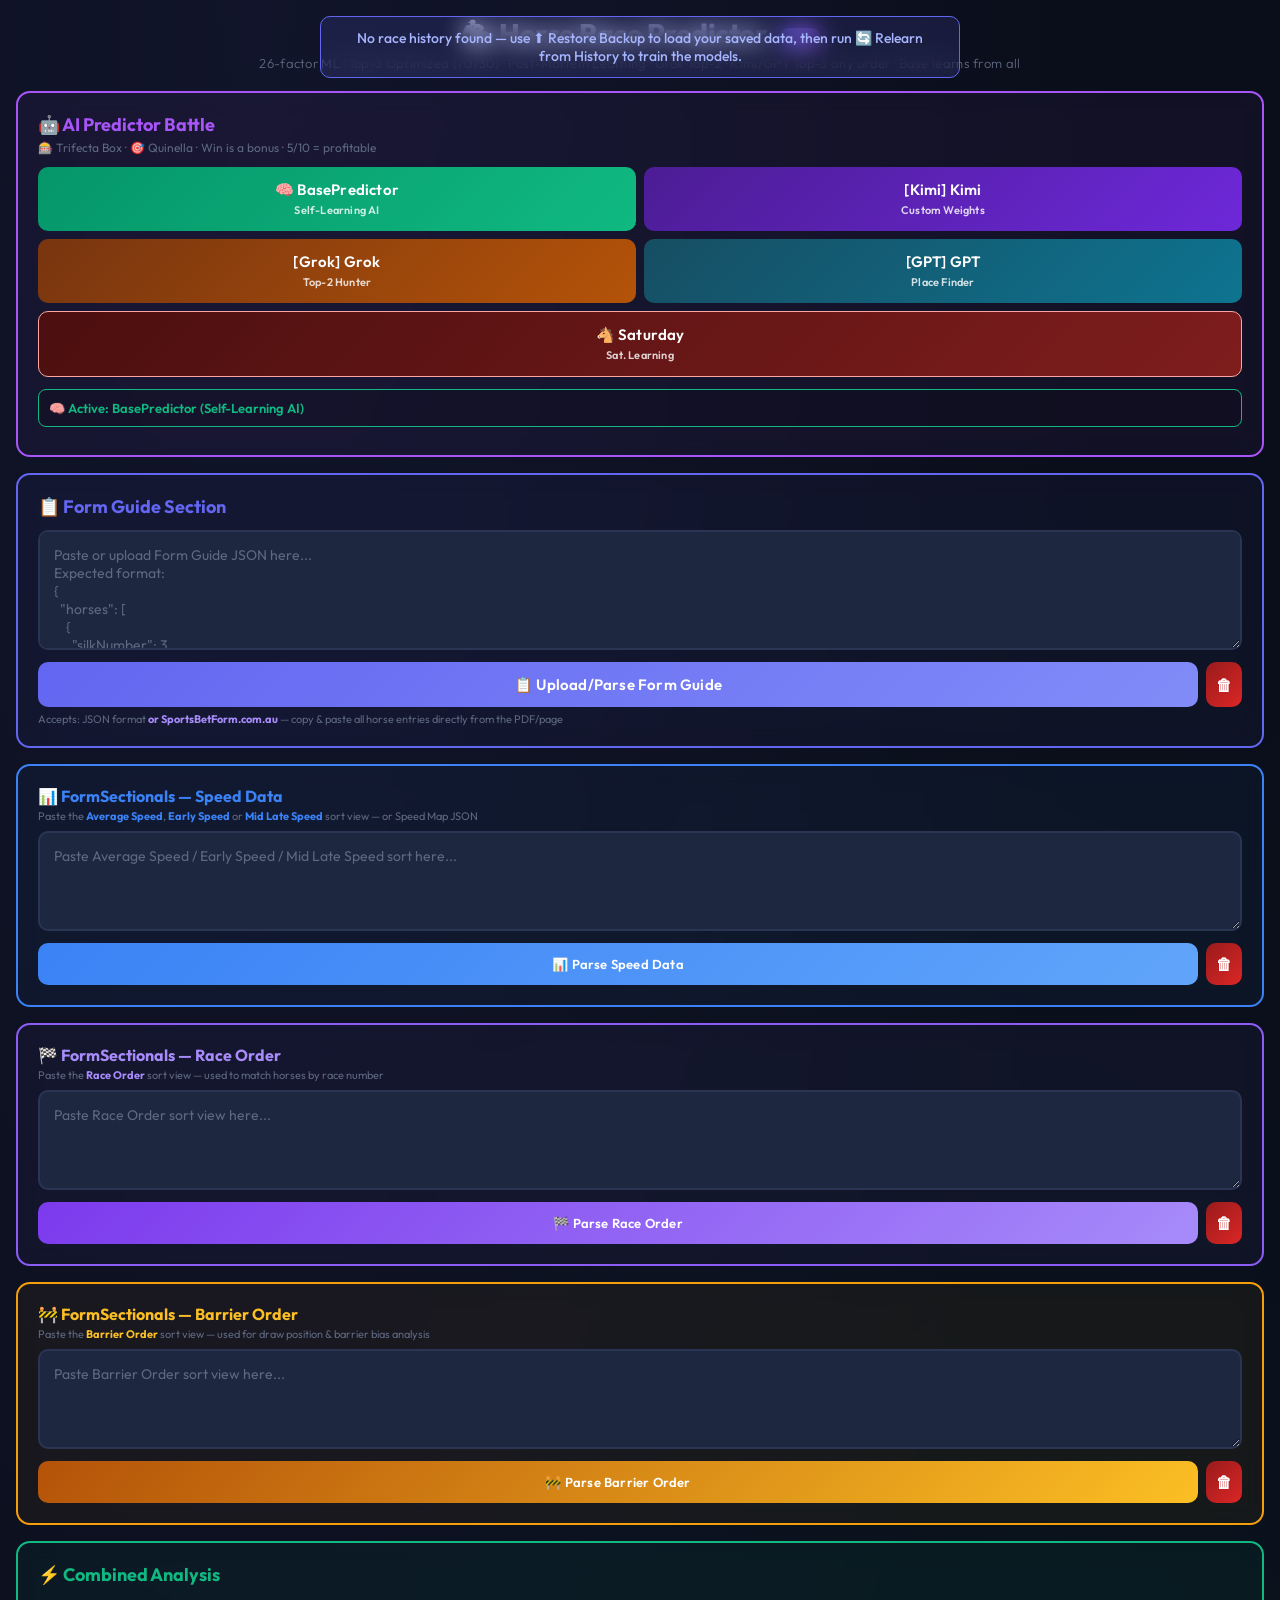
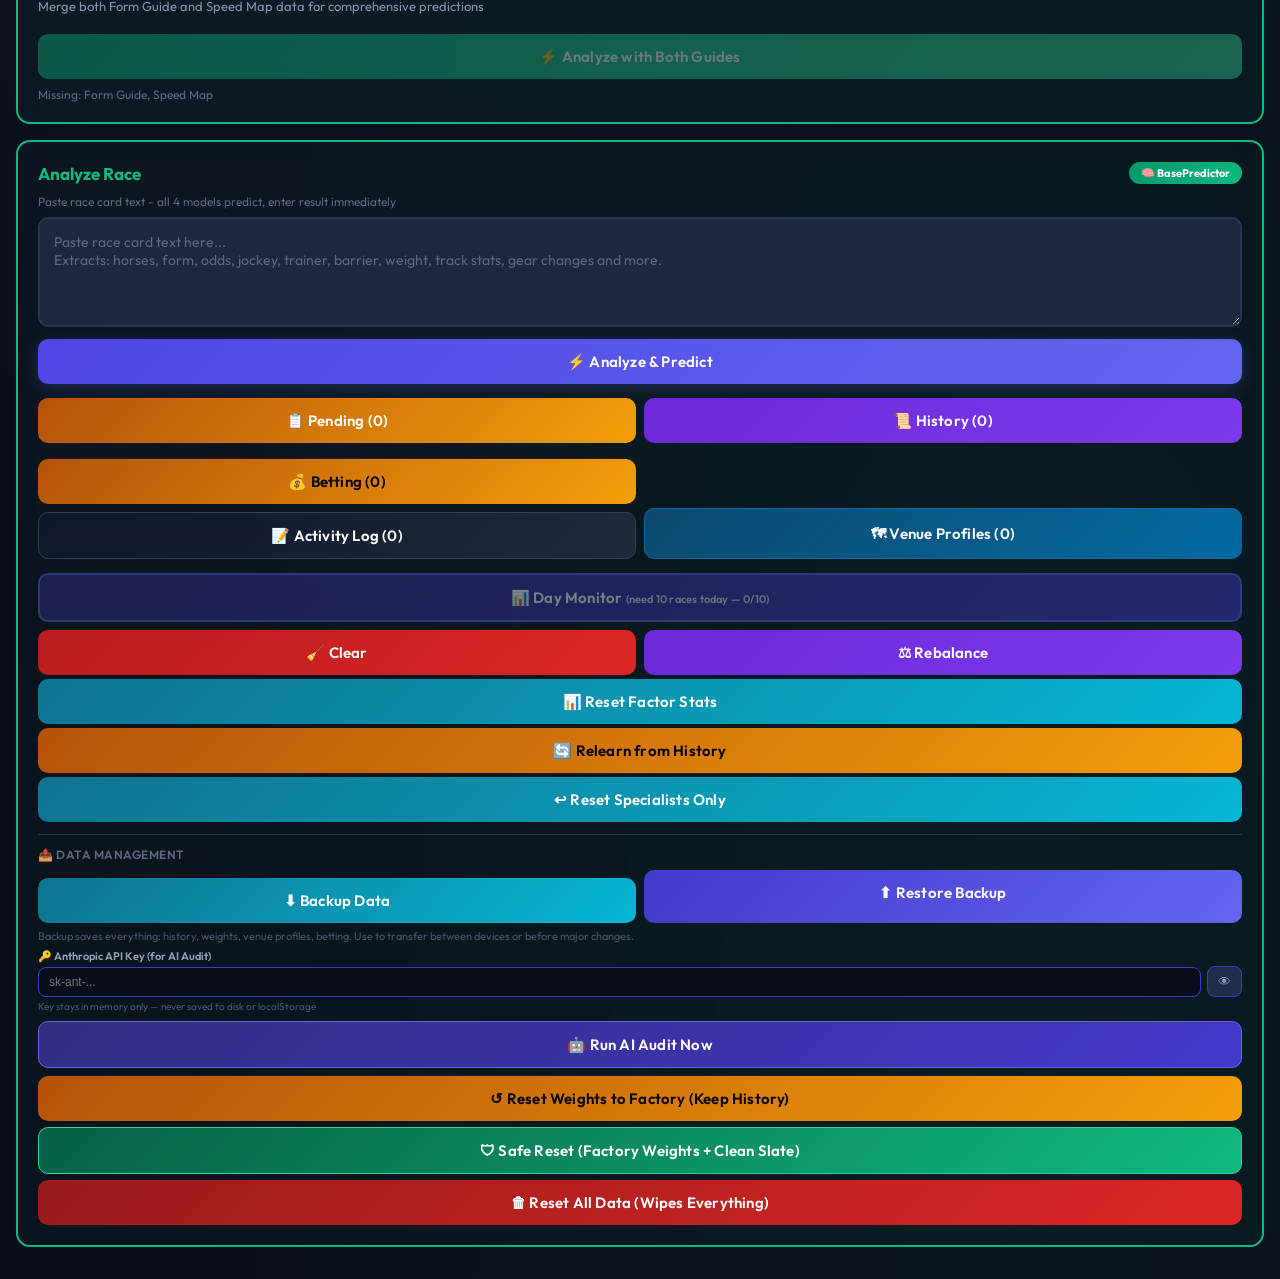
==== commit df4a0950: "Merge pull request #3 from Sti4466/copilot/relearn-factory-check Add backup auto-detection and Base " ====
--- a/horse_predictor_v3_0_fixed.html
+++ b/horse_predictor_v3_0_fixed.html
@@ -12,7 +12,7 @@
 </head>
 <body>
 <h1>🏇 Horse Race Predictor <span class="version-badge">v3.0</span></h1>
-<p class="subtitle">24-factor ML . Top-3 Optimized (70/30) . Post-Mortem Learning . Order-agnostic placement</p>
+<p class="subtitle">26-factor ML · Top-3 Optimized (70/30) · Post-Mortem Learning · Grok Top-2 · Kimi/GPT Top-3 any order · Base learns from all</p>
 <div class="card" style="border:2px solid var(--accent-purple); background:rgba(168,85,247,0.05); margin-bottom:16px;">
 <h3 style="font-size:18px; margin-bottom:4px; font-weight:700; color:var(--accent-purple);">🤖 AI Predictor Battle</h3>
 <p style="color:var(--text-muted); font-size:12px; margin-bottom:12px;">🎰 Trifecta Box · 🎯 Quinella · Win is a bonus · 5/10 = profitable</p>
@@ -652,6 +652,8 @@
 jockeyForm: 35,
 trainerForm: 25,
 marginLearning: 1.0,
+raceOrder: 25,
+barrierOrder: 20,
 top3Weight: 0.70,
 winWeight: 0.30
 },
@@ -691,7 +693,9 @@
   formMomentum:  [5,     150,   100],
   finishStrength:[2,     130,   90],
   sectionalSpeed:[5,     120,   80],
-  weatherRailBias:[2,    130,   90]
+  weatherRailBias:[2,    130,   90],
+  raceOrder:     [2,     100,   60],
+  barrierOrder:  [2,     80,    50]
 },
 sanitizeWeights: function(w) {
   if (!w) return w;
@@ -872,6 +876,8 @@
 if (!app.baseWeights.secondUpForm) app.baseWeights.secondUpForm = app.defaultWeights.secondUpForm;
 if (!app.baseWeights.jockeyForm)   app.baseWeights.jockeyForm   = app.defaultWeights.jockeyForm;
 if (!app.baseWeights.trainerForm)  app.baseWeights.trainerForm  = app.defaultWeights.trainerForm;
+if (!app.baseWeights.raceOrder)    app.baseWeights.raceOrder    = app.defaultWeights.raceOrder;
+if (!app.baseWeights.barrierOrder) app.baseWeights.barrierOrder = app.defaultWeights.barrierOrder;
 // Ensure custom3 (GPT Place Specialist) has its philosophy if loading old save
 // ── Learning objective guards — ensure saved weights carry correct objective ──
 // custom (Kimi): Form-First, top3 objective
@@ -1418,6 +1424,7 @@
 lastMargin: 'Last Margin', gear: 'Gear', rail: 'Rail', weight: 'Weight', stats: 'Stats',
 pace: 'Pace', classChg: 'Class', momentum: 'Momentum',
 finStr: 'Finish Strength', sectional: 'Sectional', weatherRail: 'Weather/Rail',
+raceOrder: 'Race Order', barrierOrder: 'Barrier Order',
 top3Placement: 'Top-3 Placement', winScore: 'Win Potential' };
 var displayName = nameMap[factor.name] || factor.name.charAt(0).toUpperCase() + factor.name.slice(1);
 var label = document.createElement('div');
@@ -1713,6 +1720,8 @@
 sectionalSpeed: [10, 80],
 weatherRailBias: [5, 90],
 marginLearning: [0.5, 2.0],
+raceOrder: [2, 100],
+barrierOrder: [2, 80],
 top3Weight: [0.4, 0.9],
 winWeight: [0.1, 0.6]
 };
@@ -3581,6 +3590,8 @@
 if (speedMapHorse.avgSpeed > 0)    mergedHorse.avgSpeed    = speedMapHorse.avgSpeed;
 if (speedMapHorse.lastFinishPos > 0) mergedHorse.fsLastFinishPos = speedMapHorse.lastFinishPos;
 if (speedMapHorse.lastFieldSize > 0) mergedHorse.fsLastFieldSize = speedMapHorse.lastFieldSize;
+if (speedMapHorse.raceNum > 0)     mergedHorse.raceNum     = speedMapHorse.raceNum;
+if (speedMapHorse.barrierRank > 0) mergedHorse.barrierRank = speedMapHorse.barrierRank;
 }
 // Derive runningStyle from settlingPosition if not set by SpeedMap JSON
 if (!mergedHorse.runningStyle && mergedHorse.settlingPosition > 0) {
@@ -5281,6 +5292,36 @@
 h.statisticalBonus = Math.round(bonus * 10) / 10;
 return bonus;
 }
+// Race Order score — raceNum=1 means top of race-order view (fastest expected early)
+// Lower rank → more likely to run near front → positive modifier
+function calculateRaceOrderScore(h, fieldSize) {
+  var rank = h.raceNum || 0;
+  if (rank <= 0) return 0;
+  var W = app.W || {};
+  var raceOrderW = W.raceOrder || 25;
+  var fs = fieldSize || 10;
+  // Top-ranked horses get a bonus; bottom-ranked get a penalty
+  // rank 1 = best (+1.0x), rank fs = worst (-0.5x)
+  var relativeRank = (fs - rank) / Math.max(fs - 1, 1); // 1.0 for rank 1, 0.0 for rank fs
+  var score = (relativeRank - 0.4) * raceOrderW; // positive for top 60% of field by race order rank
+  h.raceOrderScore = Math.round(score * 10) / 10;
+  return score;
+}
+
+// Barrier Order score — barrierRank=1 means most favoured barrier draw
+// Lower barrierRank → more advantageous starting position
+function calculateBarrierOrderScore(h, fieldSize) {
+  var rank = h.barrierRank || 0;
+  if (rank <= 0) return 0;
+  var W = app.W || {};
+  var barrierOrderW = W.barrierOrder || 20;
+  var fs = fieldSize || 10;
+  var relativeRank = (fs - rank) / Math.max(fs - 1, 1); // 1.0 for rank 1, 0.0 for rank fs
+  var score = (relativeRank - 0.3) * barrierOrderW; // positive for top 70% of field by barrier rank
+  h.barrierOrderScore = Math.round(score * 10) / 10;
+  return score;
+}
+
 function calculateTop3PlacementScore(h, allHorses, fieldSize) {
 var score = 0;
 if (h.consistencyScore !== undefined && h.consistencyScore !== null) {
@@ -5396,6 +5437,9 @@
 if (biasAdj !== 0) { wrbScore += biasAdj; h.trackBiasAdjustment = biasAdj; }
 s += wrbScore; h.factorContributions.weatherRail = wrbScore;
 s += (1 - (parseInt(h.barrier) || 0) / 100) * 0.01;
+// Race Order and Barrier Order from SpeedMap sort views
+if (h.raceNum > 0) { var raceOrdScore = calculateRaceOrderScore(h, fieldSize); s += raceOrdScore; h.factorContributions.raceOrder = raceOrdScore; }
+if (h.barrierRank > 0) { var barrOrdScore = calculateBarrierOrderScore(h, fieldSize); s += barrOrdScore; h.factorContributions.barrierOrder = barrOrdScore; }
 h.winScore = Math.max(0, s);
 h.factorContributions.winScore = h.winScore;
 }
@@ -5446,7 +5490,9 @@
     var tf = JSON.parse(JSON.stringify(horses));
     app.W = m.weights;
     scoreHorses(tf);
-    modelPicks[m.key] = tf.slice(0, 3);
+    // Grok is a Top-2 Hunter — only returns 2 picks
+    var maxPicks = m.key === 'custom2' ? 2 : 3;
+    modelPicks[m.key] = tf.slice(0, maxPicks);
   });
   app.W = prevW;
 
@@ -5635,20 +5681,22 @@
     var field     = m.field;
     var predicted1 = m.top3[0];
     var predicted2 = m.top3[1];
-    var predicted3 = m.top3[2];
+    // Grok (custom2) is a Top-2 Hunter — only evaluates against its 2 picks
+    var isGrok     = m.key === 'custom2';
+    var predicted3 = isGrok ? null : m.top3[2];
     if (!predicted1) return;
 
     var isCorrect  = actual1.name === predicted1.name;
     var pNames2    = [predicted1.name, predicted2 ? predicted2.name : ''];
-    var pNames3    = [predicted1.name, predicted2 ? predicted2.name : '', predicted3 ? predicted3.name : ''];
+    var pNames3    = isGrok ? pNames2 : [predicted1.name, predicted2 ? predicted2.name : '', predicted3 ? predicted3.name : ''];
     var aNames2    = [actual1.name, actual2 ? actual2.name : ''].filter(Boolean);
-    var aNames3    = [actual1.name, actual2 ? actual2.name : '', actual3 ? actual3.name : ''].filter(Boolean);
+    var aNames3    = isGrok ? aNames2 : [actual1.name, actual2 ? actual2.name : '', actual3 ? actual3.name : ''].filter(Boolean);
     var top2Any    = aNames2.length >= 1 && aNames2.every(function(n){ return pNames2.indexOf(n) !== -1; });
     // top3Any: all provided actuals appear somewhere in predicted top-3 (order-agnostic)
-    // Works correctly even when only 1 or 2 actual places are recorded
-    var top3Any    = aNames3.length >= 2 && aNames3.every(function(n){ return pNames3.indexOf(n) !== -1; });
-
-    // Count hits
+    // For Grok (top-2 hunter) top3Any is the same as top2Any
+    var top3Any    = isGrok ? top2Any : (aNames3.length >= 2 && aNames3.every(function(n){ return pNames3.indexOf(n) !== -1; }));
+
+    // Count hits (Grok counts against its 2 picks only)
     var hits = 0;
     aNames3.forEach(function(n){ if (n && pNames3.indexOf(n) !== -1) hits++; });
     app._lastTop3Hits = hits;
@@ -5727,10 +5775,64 @@
     }
 
     summaries.push({ model: m.key, name: m.name, color: m.color,
-                     correct: isCorrect, hits: hits, top3Any: !!top3Any, predicted: predicted1.name });
-    addLog('result', (isCorrect?'✅':'❌') + ' ' + m.name + ': ' + hits + '/3 — ' + predicted1.name,
+                     correct: isCorrect, hits: hits, top3Any: !!top3Any, predicted: predicted1.name,
+                     maxPicks: isGrok ? 2 : 3 });
+    var maxPicksLabel = isGrok ? '2' : '3';
+    addLog('result', (isCorrect?'✅':'❌') + ' ' + m.name + ': ' + hits + '/' + maxPicksLabel + ' — ' + predicted1.name,
       'Actual: ' + name1 + (name2?'/'+name2:'') + (name3?'/'+name3:''));
   });
+
+  // ── Base learns from all-model consensus ─────────────────────────────────
+  // Collect all horses predicted by ALL specialist models (Kimi, Grok, GPT)
+  // Horses that appear in 2+ models get an extra reinforcement in Base weights
+  var specialistModels = ['custom', 'custom2', 'custom3'];
+  var consensusCount = {};
+  app._raceModelResults.forEach(function(m) {
+    if (specialistModels.indexOf(m.key) === -1) return;
+    m.top3.forEach(function(h) {
+      consensusCount[h.name] = (consensusCount[h.name] || 0) + 1;
+    });
+  });
+  var baseResult2 = app._raceModelResults.filter(function(m){ return m.key === 'base'; })[0];
+  if (baseResult2) {
+    var baseField = baseResult2.field;
+    var actuals3Names = [name1, name2, name3].filter(Boolean);
+    // Reinforce base weights for horses that all 3 specialists agreed on AND were actual placers
+    Object.keys(consensusCount).forEach(function(horseName) {
+      if (consensusCount[horseName] < 2) return; // skip unless at least 2 specialist models agree
+      var horseObj = baseField.filter(function(h){ return h.name === horseName; })[0];
+      if (!horseObj || !horseObj.factorContributions) return;
+      var wasActual = actuals3Names.indexOf(horseName) !== -1;
+      var isConsensus3 = consensusCount[horseName] >= 3;
+      var prevW = app.W;
+      app.W = app.baseWeights;
+      var fc = horseObj.factorContributions;
+      // Boost rates: consensus-3 actual = strong reinforce; consensus-2 actual = moderate reinforce
+      // consensus miss = small penalty to discourage over-reliance on group-think
+      var BOOST_C3_HIT = 0.006;  // all 3 specialists agreed AND horse placed
+      var BOOST_C2_HIT = 0.004;  // 2 specialists agreed AND horse placed
+      var PENALTY_C3   = -0.003; // all 3 agreed but horse missed
+      var PENALTY_C2   = -0.002; // 2 agreed but horse missed
+      var boostRate = isConsensus3 ? (wasActual ? BOOST_C3_HIT : PENALTY_C3) : (wasActual ? BOOST_C2_HIT : PENALTY_C2);
+      // Apply micro-adjustments to base on consensus agreement / disagreement
+      // Use weightSafeRanges for bounds consistency
+      var wsr = app.weightSafeRanges || {};
+      function adjBase(key, fcKey) {
+        var r = wsr[key];
+        if (!r) return;
+        if ((fc[fcKey] || 0) > 0) app.baseWeights[key] = Math.min(r[1], Math.max(r[0], app.baseWeights[key] * (1 + boostRate)));
+      }
+      adjBase('form1',         'form');
+      adjBase('pacePressure',  'pace');
+      adjBase('odds',          'odds');
+      adjBase('finishStrength','finStr');
+      adjBase('formMomentum',  'momentum');
+      adjBase('sectionalSpeed','sectional');
+      adjBase('raceOrder',     'raceOrder');
+      adjBase('barrierOrder',  'barrierOrder');
+      app.W = prevW;
+    });
+  }
 
   saveData(); updateStats(); app.updateModelMetrics();
   app.winnerSet = true;
@@ -5752,8 +5854,9 @@
   summaries.forEach(function(s) {
     var cell = document.createElement('div');
     cell.style.cssText = 'background:rgba(15,23,42,0.5); border:1px solid ' + (s.correct?'#10b981':s.hits>=2?'#f59e0b':'#1e2740') + '; border-radius:8px; padding:8px; text-align:center;';
+    var mp = s.maxPicks || 3;
     cell.innerHTML = '<div style="color:' + s.color + '; font-size:10px; font-weight:700; margin-bottom:3px;">' + s.name + '</div>' +
-      '<div style="font-size:20px; font-weight:800; color:' + (s.hits>=2?'#10b981':s.hits===1?'#f59e0b':'#ef4444') + ';">' + s.hits + '/3</div>' +
+      '<div style="font-size:20px; font-weight:800; color:' + (s.hits>=2?'#10b981':s.hits===1?'#f59e0b':'#ef4444') + ';">' + s.hits + '/' + mp + '</div>' +
       '<div style="font-size:10px; color:#475569;">' + (s.correct?'✅ Win':s.hits>=2?'🎯 Frame':'❌') + '</div>';
     tbl.appendChild(cell);
   });
@@ -9620,12 +9723,16 @@
     app.W = m.weights;
     scoreHorses(tf);
     app.W = prevW;
-    var top3 = tf.slice(0, 3);
-    app._raceModelResults.push({ key: m.key, name: m.label, color: m.color, field: tf, top3: top3 });
+    // Grok (custom2) is a Top-2 Hunter — only picks 2 horses
+    var maxPicks = m.key === 'custom2' ? 2 : 3;
+    var top3 = tf.slice(0, maxPicks);
+    app._raceModelResults.push({ key: m.key, name: m.label, color: m.color, field: tf, top3: top3, maxPicks: maxPicks });
+    var pickColors = ['#10b981','#3b82f6','#a855f7'];
     html += '<div style="display:flex; align-items:center; gap:8px; padding:6px 0; border-bottom:1px solid var(--border);">' +
       '<span style="font-size:12px; font-weight:700; color:' + m.color + '; min-width:80px;">' + escapeHtml(m.label) + '</span>' +
       '<span style="font-size:13px; color:var(--text-primary);">' +
-        top3.map(function(h, i){ return '<span style="color:' + ['#10b981','#3b82f6','#a855f7'][i] + ';">' + escapeHtml(h.name) + '</span>'; }).join(' · ') +
+        top3.map(function(h, i){ return '<span style="color:' + pickColors[i] + ';">' + escapeHtml(h.name) + '</span>'; }).join(' · ') +
+        (m.key === 'custom2' ? ' <span style="font-size:10px; color:#f59e0b; opacity:0.7;">(Top-2 only)</span>' : '') +
       '</span>' +
     '</div>';
   });
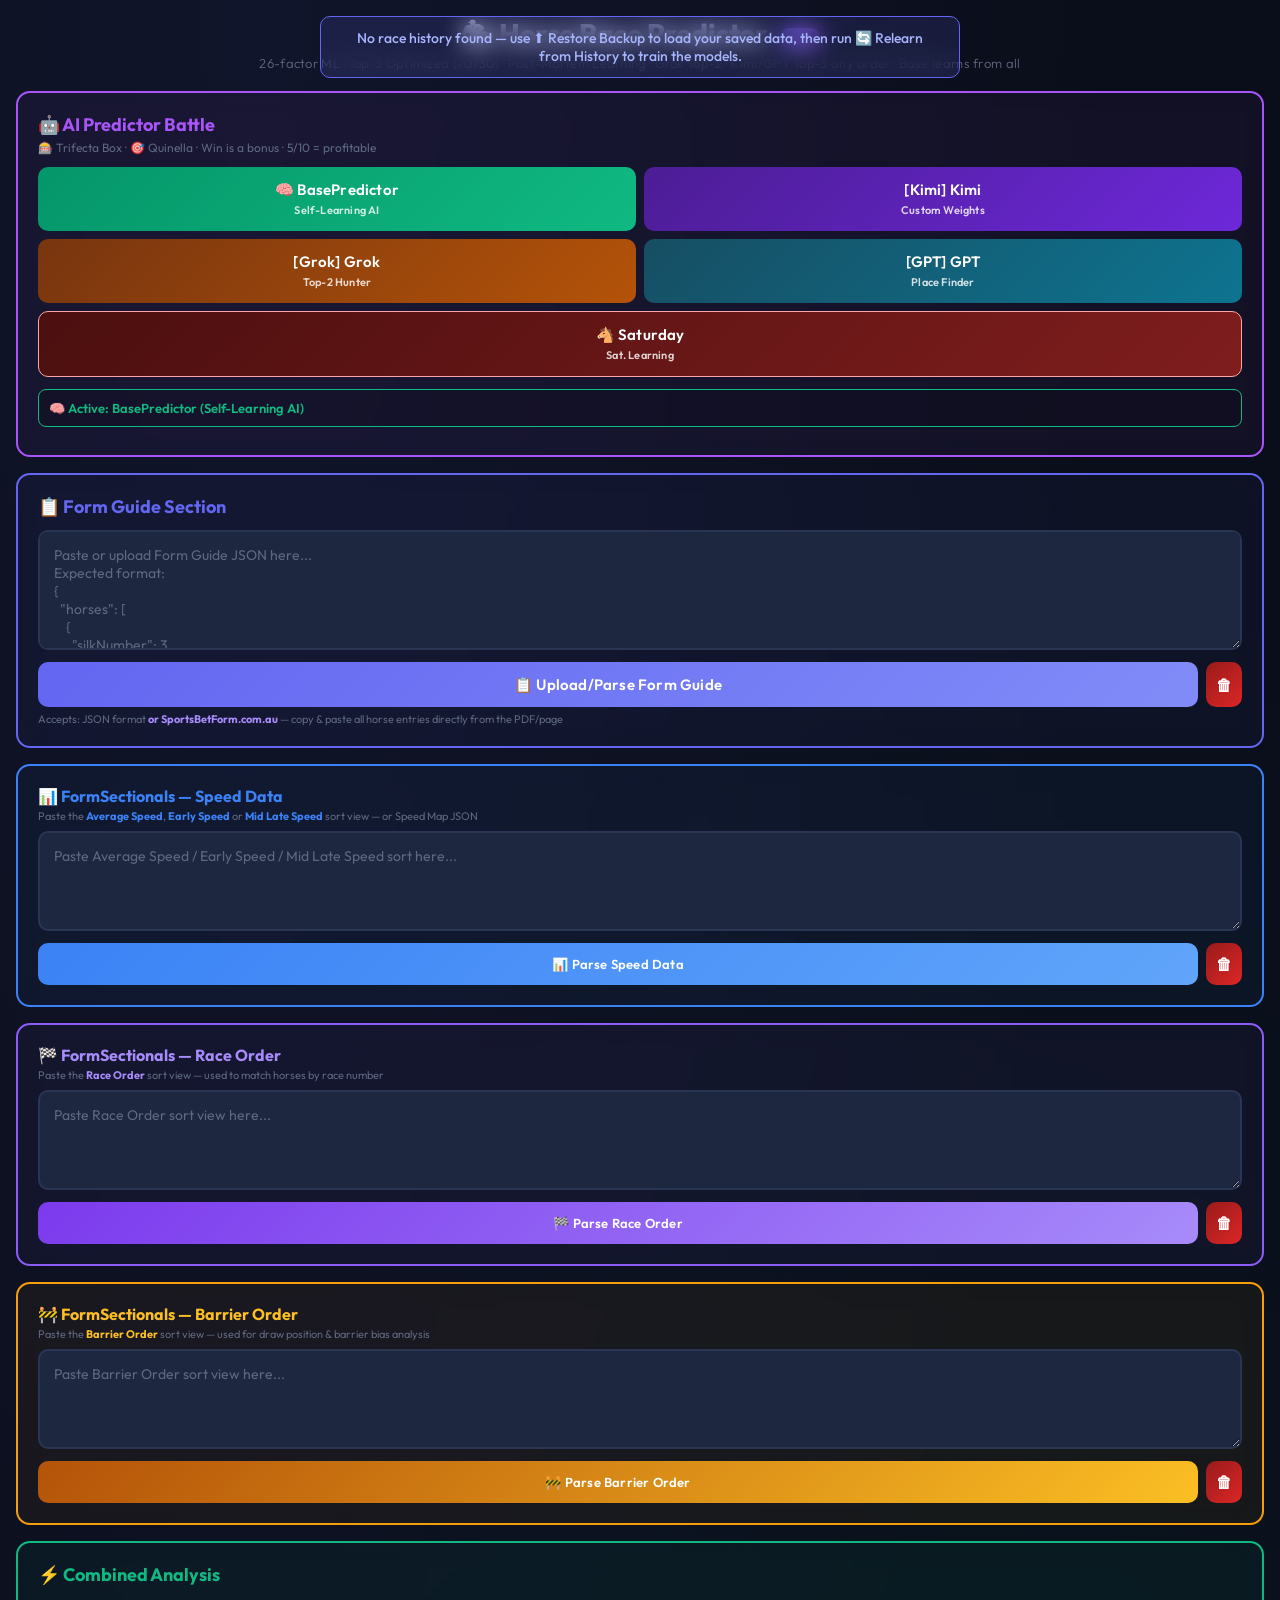
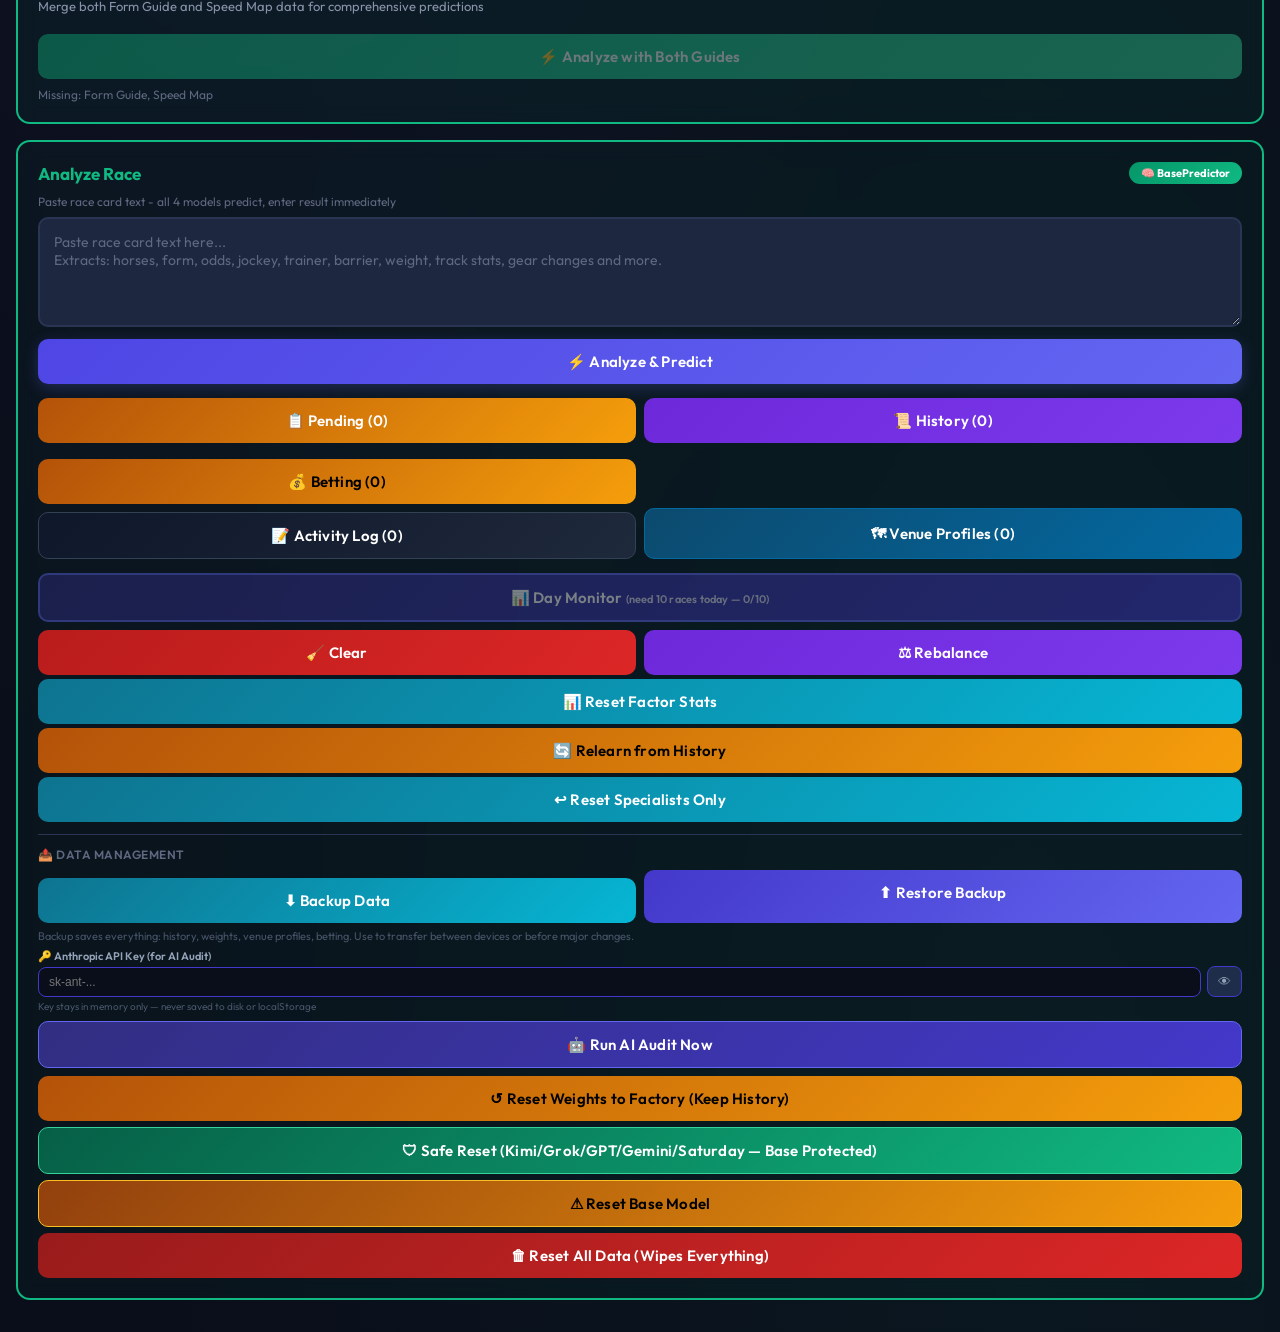
==== commit 2de03d72: "Add Base scar tissue memory system and split Safe Reset button Co-authored-by: Sti4466 <158808498+St" ====
--- a/horse_predictor_v3_0_fixed.html
+++ b/horse_predictor_v3_0_fixed.html
@@ -215,7 +215,8 @@
 </div>
 <button class="btn" style="background:linear-gradient(135deg,#312e81,#4338ca); margin-top:6px; border:1px solid #6366f1;" onclick="app.openManualAudit()">🤖 Run AI Audit Now</button>
 <button class="btn" style="background:linear-gradient(135deg,#b45309,#f59e0b); margin-top:8px; color:#000;" onclick="app.resetWeightsOnly()">↺ Reset Weights to Factory (Keep History)</button>
-<button class="btn" style="background:linear-gradient(135deg,#065f46,#10b981); margin-top:6px; border:1px solid #34d399;" onclick="app.safeReset()">🛡 Safe Reset (Factory Weights + Clean Slate)</button>
+<button class="btn" style="background:linear-gradient(135deg,#065f46,#10b981); margin-top:6px; border:1px solid #34d399;" onclick="app.safeReset()">🛡 Safe Reset (Kimi/Grok/GPT/Gemini/Saturday — Base Protected)</button>
+<button class="btn" style="background:linear-gradient(135deg,#92400e,#f59e0b); margin-top:6px; border:1px solid #fbbf24; color:#000;" onclick="app.resetBaseModel()">⚠ Reset Base Model</button>
 <button class="btn" style="background:linear-gradient(135deg,#991b1b,#dc2626); margin-top:6px;" onclick="app.resetAllData()">🗑 Reset All Data (Wipes Everything)</button>
 </div>
 <div id="formGuidePicker" class="data-section hidden" style="border:2px solid var(--accent-purple); background:rgba(124,58,237,0.08);">
@@ -1493,6 +1494,9 @@
 // ── learn ─────────────────────────────────────────────
 function learn(actual, predicted, actual2, predicted2, actual3, predicted3) {
 var msg = '';
+// Load scar tissue drift guard for base model protection
+app._scarTissueDriftGuard = null;
+try { app._scarTissueDriftGuard = JSON.parse(localStorage.getItem('horseBaseDriftGuard') || 'null'); } catch(e) {}
 var actualTop3 = [actual, actual2, actual3].filter(function(h) { return h; });
 var predictedTop3 = [predicted, predicted2, predicted3].filter(function(h) { return h; });
 var predictedNames = predictedTop3.map(function(h) { return h.name; });
@@ -1592,6 +1596,13 @@
 strength = strength || 1;
 trackStats = (trackStats === undefined) ? true : trackStats;
 var change = adjustment * strength * marginMult;
+// Scar tissue drift guard: reduce reinforcement 50% on protected factors for base model
+if (adjustment > 0 && app.W === app.baseWeights) {
+  var _dg = app._scarTissueDriftGuard;
+  if (_dg && _dg.active && _dg.protectedFactors && _dg.protectedFactors.indexOf(weightKey) !== -1) {
+    change *= 0.5;
+  }
+}
 app.W[weightKey] = Math.max(0.1, (app.W[weightKey] || 1) * (1 + change));
 if (trackStats) {
 if (adjustment > 0 && app.factorStats[statKey + 'Success'] !== undefined)
@@ -1733,6 +1744,16 @@
 // Update venue-specific profile for the current track
 var currentTrack = app.raceInfo && app.raceInfo.track ? app.raceInfo.track : null;
 if (currentTrack) updateVenueProfile(currentTrack, hits, actual, predicted);
+// Update drift guard race counter if base model just learned
+if (app.W === app.baseWeights) {
+  var _dgu = app._scarTissueDriftGuard;
+  if (_dgu && _dgu.active) {
+    _dgu.racesRun = (_dgu.racesRun || 0) + 1;
+    if (_dgu.racesRun >= (_dgu.guardsUntilRace || 100)) _dgu.active = false;
+    localStorage.setItem('horseBaseDriftGuard', JSON.stringify(_dgu));
+    app._scarTissueDriftGuard = _dgu;
+  }
+}
 saveData();
 return msg + ' (Top 3 hits: ' + hits + '/3)';
 }
@@ -2088,7 +2109,7 @@
 }
 }
 if (!app.factorStats) {
-app.factorStats = { total: 0, oddsSuccess: 0, formSuccess: 0, trackSuccess: 0, jockeySuccess: 0, trainerSuccess: 0, freshnessSuccess: 0, consistencySuccess: 0, tacticalSuccess: 0, trackCondSuccess: 0, firstUpSuccess: 0, distanceSuccess: 0, lastMarginSuccess: 0, gearSuccess: 0, railSuccess: 0, paceSuccess: 0, classSuccess: 0, momentumSuccess: 0, finStrSuccess: 0, sectionalSuccess: 0, weatherRailSuccess: 0, oddsFail: 0, formFail: 0, trackFail: 0, jockeyFail: 0, trainerFail: 0, freshnessFail: 0, consistencyFail: 0, tacticalFail: 0, trackCondFail: 0, firstUpFail: 0, distanceFail: 0, lastMarginFail: 0, gearFail: 0, railFail: 0, paceFail: 0, classFail: 0, momentumFail: 0, finStrFail: 0, sectionalFail: 0, weatherRailFail: 0 };
+app.factorStats = { total: 0, oddsSuccess: 0, formSuccess: 0, trackSuccess: 0, jockeySuccess: 0, trainerSuccess: 0, freshnessSuccess: 0, consistencySuccess: 0, tacticalSuccess: 0, trackCondSuccess: 0, firstUpSuccess: 0, distanceSuccess: 0, lastMarginSuccess: 0, gearSuccess: 0, railSuccess: 0, paceSuccess: 0, classSuccess: 0, momentumSuccess: 0, finStrSuccess: 0, sectionalSuccess: 0, weatherRailSuccess: 0, careerSuccess: 0, trackDistSuccess: 0, ratingSuccess: 0, oddsFail: 0, formFail: 0, trackFail: 0, jockeyFail: 0, trainerFail: 0, freshnessFail: 0, consistencyFail: 0, tacticalFail: 0, trackCondFail: 0, firstUpFail: 0, distanceFail: 0, lastMarginFail: 0, gearFail: 0, railFail: 0, paceFail: 0, classFail: 0, momentumFail: 0, finStrFail: 0, sectionalFail: 0, weatherRailFail: 0, careerFail: 0, trackDistFail: 0, ratingFail: 0 };
 }
 app.factorStats.total++;
 if (race.factors) {
@@ -8706,12 +8727,14 @@
 firstUpSuccess: 0, distanceSuccess: 0, lastMarginSuccess: 0,
 gearSuccess: 0, railSuccess: 0, paceSuccess: 0, classSuccess: 0,
 momentumSuccess: 0, finStrSuccess: 0, sectionalSuccess: 0, weatherRailSuccess: 0,
+careerSuccess: 0, trackDistSuccess: 0, ratingSuccess: 0,
 oddsFail: 0, formFail: 0, trackFail: 0, jockeyFail: 0,
 trainerFail: 0, freshnessFail: 0, consistencyFail: 0,
 tacticalFail: 0, trackCondFail: 0, firstUpFail: 0,
 distanceFail: 0, lastMarginFail: 0, gearFail: 0, railFail: 0,
 paceFail: 0, classFail: 0, momentumFail: 0, finStrFail: 0,
-sectionalFail: 0, weatherRailFail: 0
+sectionalFail: 0, weatherRailFail: 0,
+careerFail: 0, trackDistFail: 0, ratingFail: 0
 };
 // Point app.W to whichever model is active
 if (app.activeModel === 'custom') app.W = app.customWeights;
@@ -8800,49 +8823,134 @@
 }
 };
 app.safeReset = function() {
-var msg = '\u{1F6E1} SAFE RESET\n\n';
-msg += 'This will:\n';
-msg += '  \u2713 Reset ALL 6 model weights to factory defaults\n';
-msg += '  \u2713 Clear all race history, pending races, bets\n';
-msg += '  \u2713 Clear jockey/trainer stats & venue profiles\n';
-msg += '  \u2713 Clear factor stats & activity log\n';
-msg += '  \u2713 Sanitize weights so rating/weight are correct scale\n\n';
-msg += 'Everything starts completely fresh.\n';
+var msg = '\u{1F6E1} SAFE RESET (Non-Base Models)\n\n';
+msg += 'This will reset weights for:\n';
+msg += '  \u2713 Kimi, Grok, GPT, Gemini, Saturday \u2014 back to factory defaults\n\n';
+msg += 'This will NOT touch:\n';
+msg += '  \u2717 BasePredictor weights (protected)\n';
+msg += '  \u2717 Race history, jockey/trainer stats\n';
+msg += '  \u2717 Factor stats, venue profiles\n\n';
+msg += 'Continue?';
+if (!confirm(msg)) return;
+app.customWeights = Object.assign({}, app.defaultWeights, {
+  odds: 200, form1: 90, form2: 60, form3: 30, form4: 15, form5: 8,
+  formConsistency: 70, freshness: 30, jockeyWin: 35, trainerWin: 25,
+  trackCondition: 75, lastStartMargin: 60, formMomentum: 75, finishStrength: 55,
+  pacePressure: 30, classChange: 40, sectionalSpeed: 45
+});
+app.custom2Weights = Object.assign({}, app.defaultWeights, {
+  odds: 650, form1: 35, form2: 20, form3: 12, form4: 8, form5: 4,
+  formConsistency: 25, freshness: 20, jockeyWin: 70, trainerWin: 55,
+  trackCondition: 90, lastStartMargin: 25, formMomentum: 30, finishStrength: 25,
+  pacePressure: 45, classChange: 65, sectionalSpeed: 40, jockeyForm: 55, trainerForm: 40,
+  top3Weight: 0.30, winWeight: 0.70,
+  learningObjective: 'top2'
+});
+app.custom3Weights = Object.assign({}, app.defaultWeights, {
+  odds: 120, rating: 0.9, careerWin: 80, careerPlace: 180,
+  trackWin: 55, trackDistWin: 70, jockeyWin: 30, trainerWin: 28,
+  form1: 30, form2: 25, form3: 22, form4: 18, form5: 14,
+  formConsistency: 110, freshness: 65, weight: 2.0,
+  tactical: 35, trackCondition: 120, firstUp: 55, distanceSuit: 60,
+  lastStartMargin: 45, railPosition: 25, gearChange: 20,
+  pacePressure: 28, classChange: 40, formMomentum: 55, finishStrength: 85,
+  sectionalSpeed: 30, weatherRailBias: 35,
+  secondUpForm: 70, jockeyForm: 25, trainerForm: 22,
+  top3Weight: 0.85, winWeight: 0.15,
+  learningObjective: 'top3'
+});
+app.saturdayWeights = Object.assign({}, app.defaultWeights);
+app.customMetrics  = { correct: 0, total: 0, top2: 0, top3: 0 };
+app.custom2Metrics = { correct: 0, total: 0, top2: 0, top3: 0 };
+app.custom3Metrics = { correct: 0, total: 0, top2: 0, top3: 0 };
+app.saturdayMetrics = { correct: 0, total: 0, top2: 0, top3: 0 };
+if (app.activeModel === 'custom') app.W = app.customWeights;
+else if (app.activeModel === 'custom2') app.W = app.custom2Weights;
+else if (app.activeModel === 'custom3') app.W = app.custom3Weights;
+else if (app.activeModel === 'saturday') app.W = app.saturdayWeights;
+saveData();
+updateStats();
+app.updateModelMetrics();
+showSuccess('Safe Reset complete \u2014 Kimi/Grok/GPT/Gemini/Saturday reset to factory defaults. BasePredictor protected.');
+addLog('info', 'Safe Reset \u2014 5 non-Base models reset to factory weights. BasePredictor protected.', 'Race history preserved. Base weights unchanged.');
+};
+app.resetBaseModel = function() {
+var msg = '\u26a0 RESET BASE MODEL\n\n';
+msg += 'This will wipe Base\'s learned weights. Its scar tissue memory will be saved first.\n\n';
+msg += 'Base will return to factory defaults and resume learning fresh.\n';
+msg += 'Overweighted factors will be remembered and dampened for the next 100 races.\n\n';
 msg += 'This cannot be undone. Continue?';
 if (!confirm(msg)) return;
-var keysToWipe = [
-'horseRaceHistoryV2','horsePendingRacesV2',
-'horseModelWeightsV2','horseCustomWeightsV3','horseCustom2WeightsV3',
-'horseCustom3WeightsV3','horseSaturdayWeightsV3',
-'horseActiveModel','horseBaseMetrics','horseCustomMetrics',
-'horseCustom2Metrics','horseCustom3Metrics',
-'horseSaturdayMetrics','horseVenueProfiles','horseActivityLog',
-'horseFactorStatsV2','horseJockeyStatsV2','horseTrainerStatsV2',
-'horseBettingHistoryV2','horseAIAuditCount'
-];
-keysToWipe.forEach(function(k) { localStorage.removeItem(k); });
-app.raceHistory = []; app.pendingRaces = []; app.bettingHistory = [];
-app.activeBets = []; app.activityLog = []; app.jockeyStats = {};
-app.trainerStats = {}; app.venueProfiles = {}; app.patternLibrary = {}; app.weightReferences = {}; app.factorStats = null;
-app._batchSession = null; app.aiAuditRaceCount = 0;
-app.baseWeights    = app.sanitizeWeights(Object.assign({}, app.defaultWeights, {
-  // AI Audit 20/03/2026: odds reduced from 755 toward blend; formConsistency+freshness+tactical lifted
-  odds: 680, form: 90, formConsistency: 51, trackWin: 130, trackDistWin: 111, jockeyWin: 81, trainerWin: 52, freshness: 52, tactical: 53, trackCondition: 138, classChange: 91, pacePressure: 70, formMomentum: 101, finishStrength: 85, sectionalSpeed: 48, weatherRailBias: 69
+// --- A) Compute scar tissue snapshot before wiping ---
+var now = new Date();
+var timestamp = now.toISOString().slice(0, 19);
+// Accuracy at reset
+var accuracyAtReset = 0;
+if (app.baseMetrics && app.baseMetrics.total > 0) {
+  accuracyAtReset = Math.round((app.baseMetrics.top3 / app.baseMetrics.total) * 1000) / 10;
+}
+// Trend from last 20 races
+var trend = 'stable';
+var history = app.raceHistory || [];
+if (history.length >= 20) {
+  var last20 = history.slice(-20);
+  var prev10 = last20.slice(0, 10);
+  var last10 = last20.slice(10);
+  var prev10Acc = prev10.reduce(function(s, r) { return s + (r.top3Hits || 0); }, 0) / 10;
+  var last10Acc = last10.reduce(function(s, r) { return s + (r.top3Hits || 0); }, 0) / 10;
+  var diff = (last10Acc - prev10Acc) / 3 * 100; // divide by 3 to normalise against max possible hits/race
+  if (diff < -5) trend = 'declining';
+  else if (diff > 5) trend = 'improving';
+}
+// Overweighted factors (>15% above factory default)
+var scarFactorKeys = ['odds', 'form1', 'formConsistency', 'trackWin', 'trackDistWin', 'jockeyWin',
+  'trainerWin', 'freshness', 'pacePressure', 'classChange', 'formMomentum', 'sectionalSpeed',
+  'trackCondition', 'careerWin', 'finishStrength', 'weatherRailBias', 'form2', 'tactical',
+  'firstUp', 'distanceSuit', 'lastStartMargin', 'railPosition', 'gearChange'];
+var overweightedFactors = [];
+for (var owi = 0; owi < scarFactorKeys.length; owi++) {
+  var fk = scarFactorKeys[owi];
+  var dflt = app.defaultWeights[fk];
+  var curr = app.baseWeights[fk];
+  if (dflt && curr && curr > dflt * 1.15) overweightedFactors.push(fk);
+}
+// Build snapshot
+var snapshot = {
+  timestamp: timestamp,
+  accuracyAtReset: accuracyAtReset,
+  trend: trend,
+  racesCompleted: app.baseMetrics ? (app.baseMetrics.total || 0) : 0,
+  overweightedFactors: overweightedFactors,
+  weightSnapshot: Object.assign({}, app.baseWeights)
+};
+// Append to scar tissue array (max 10)
+var scarTissue = [];
+try { scarTissue = JSON.parse(localStorage.getItem('horseBaseScarTissue') || '[]'); } catch(e) { scarTissue = []; }
+scarTissue.push(snapshot);
+if (scarTissue.length > 10) scarTissue = scarTissue.slice(-10);
+localStorage.setItem('horseBaseScarTissue', JSON.stringify(scarTissue));
+// --- Reset base weights to factory defaults ---
+app.baseWeights = app.sanitizeWeights(Object.assign({}, app.defaultWeights, {
+  odds: 680, formConsistency: 51, trackWin: 130, trackDistWin: 111, jockeyWin: 81, trainerWin: 52, freshness: 52, tactical: 53, trackCondition: 138, classChange: 91, pacePressure: 70, formMomentum: 101, finishStrength: 85, sectionalSpeed: 48, weatherRailBias: 69
 }));
-app.baseMetrics = blankMetrics(); app.customMetrics = blankMetrics();
-app.custom2Metrics = blankMetrics(); app.custom3Metrics = blankMetrics();
-app.saturdayMetrics = blankMetrics();
-app.activeModel = 'base';
-app.W = app.baseWeights;
+app.baseMetrics = { correct: 0, total: 0, top2: 0, top3: 0 };
+if (app.activeModel === 'base') app.W = app.baseWeights;
+// --- B) Create drift guard ---
+var driftGuard = {
+  active: true,
+  resetAt: timestamp,
+  racesRun: 0,
+  guardsUntilRace: 100,
+  protectedFactors: overweightedFactors
+};
+localStorage.setItem('horseBaseDriftGuard', JSON.stringify(driftGuard));
+app._scarTissueDriftGuard = driftGuard;
 saveData();
-app.switchModel('base', true);
 updateStats();
 app.updateModelMetrics();
-document.getElementById('statsBar').classList.add('hidden');
-if (!document.getElementById('historyPanel').classList.contains('hidden')) renderHistory();
-if (!document.getElementById('pendingPanel').classList.contains('hidden')) renderPending();
-showSuccess('Safe Reset complete — all 6 models at factory defaults. Ready to learn from scratch.');
-addLog('info', 'Safe Reset — factory weights, clean slate', 'Rating weight: ' + app.baseWeights.rating + ' (correct scale 1.2)');
+var trendIcon = trend === 'declining' ? '\ud83d\udcc9' : trend === 'improving' ? '\ud83d\udcc8' : '\u27a1';
+showSuccess('Base model reset. Scar tissue saved (accuracy: ' + accuracyAtReset + '%, trend: ' + trendIcon + '). Drift guard active — see Activity Log for details.');
+addLog('info', 'Base model reset \u2014 scar tissue saved. Drift guard active on: ' + (overweightedFactors.join(', ') || 'none'), 'Accuracy at reset: ' + accuracyAtReset + '% | Trend: ' + trend + ' | Races completed: ' + snapshot.racesCompleted);
 };
 app.resetFactorStats = function() {
 if (!confirm('Reset factor effectiveness tracking?\n\nThis zeros all factor percentages. Use "Relearn from History" after to rebuild stats from any races that have stored factor data.\n\nContinue?')) return;
@@ -8853,12 +8961,14 @@
 firstUpSuccess: 0, distanceSuccess: 0, lastMarginSuccess: 0,
 gearSuccess: 0, railSuccess: 0, paceSuccess: 0, classSuccess: 0,
 momentumSuccess: 0, finStrSuccess: 0, sectionalSuccess: 0, weatherRailSuccess: 0,
+careerSuccess: 0, trackDistSuccess: 0, ratingSuccess: 0,
 oddsFail: 0, formFail: 0, trackFail: 0, jockeyFail: 0,
 trainerFail: 0, freshnessFail: 0, consistencyFail: 0,
 tacticalFail: 0, trackCondFail: 0, firstUpFail: 0,
 distanceFail: 0, lastMarginFail: 0, gearFail: 0, railFail: 0,
 paceFail: 0, classFail: 0, momentumFail: 0, finStrFail: 0,
-sectionalFail: 0, weatherRailFail: 0
+sectionalFail: 0, weatherRailFail: 0,
+careerFail: 0, trackDistFail: 0, ratingFail: 0
 };
 saveData();
 showSuccess('Factor stats reset! Percentages will rebuild as you record new races.');
@@ -8917,12 +9027,14 @@
 gearSuccess: 0, railSuccess: 0, paceSuccess: 0, classSuccess: 0,
 momentumSuccess: 0, finStrSuccess: 0, sectionalSuccess: 0,
 weatherRailSuccess: 0,
+careerSuccess: 0, trackDistSuccess: 0, ratingSuccess: 0,
 oddsFail: 0, formFail: 0, trackFail: 0, jockeyFail: 0,
 trainerFail: 0, freshnessFail: 0, consistencyFail: 0,
 tacticalFail: 0, trackCondFail: 0, firstUpFail: 0,
 distanceFail: 0, lastMarginFail: 0, gearFail: 0, railFail: 0,
 paceFail: 0, classFail: 0, momentumFail: 0, finStrFail: 0,
-sectionalFail: 0, weatherRailFail: 0
+sectionalFail: 0, weatherRailFail: 0,
+careerFail: 0, trackDistFail: 0, ratingFail: 0
 };
 app.jockeyStats = {};
 app.trainerStats = {};
@@ -9047,6 +9159,46 @@
   { wkey: 'weatherRailBias',skey: 'weatherRail', label: 'Weather/Rail' }
 ];
 var rptLines = [];
+// --- BASE RESET MEMORY ---
+var _scarTissueData = [];
+try { _scarTissueData = JSON.parse(localStorage.getItem('horseBaseScarTissue') || '[]'); } catch(e) {}
+var _driftGuardData = null;
+try { _driftGuardData = JSON.parse(localStorage.getItem('horseBaseDriftGuard') || 'null'); } catch(e) {}
+rptLines.push('--- BASE RESET MEMORY ---');
+if (_scarTissueData.length === 0) {
+  rptLines.push('No Base resets recorded. Base has been learning continuously.');
+} else {
+  var _scarReversed = _scarTissueData.slice().reverse();
+  for (var _sri = 0; _sri < _scarReversed.length; _sri++) {
+    var _sc = _scarReversed[_sri];
+    var _resetNum = _scarTissueData.length - _sri;
+    var _resetDate = new Date(_sc.timestamp);
+    var _months = ['Jan','Feb','Mar','Apr','May','Jun','Jul','Aug','Sep','Oct','Nov','Dec'];
+    var _dateStr = _resetDate.getDate() + ' ' + _months[_resetDate.getMonth()] + ' ' + _resetDate.getFullYear();
+    var _tIcon = _sc.trend === 'declining' ? '\ud83d\udcc9 Declining' : _sc.trend === 'improving' ? '\ud83d\udcc8 Improving' : '\u27a1 Stable';
+    rptLines.push('Reset #' + _resetNum + ' \u2014 ' + _dateStr + ' \u2014 Accuracy: ' + _sc.accuracyAtReset + '% \u2014 Trend: ' + _tIcon);
+    if (_sc.overweightedFactors && _sc.overweightedFactors.length > 0) {
+      var _owStrs = _sc.overweightedFactors.map(function(fk) {
+        var _dflt = app.defaultWeights[fk];
+        var _atReset = _sc.weightSnapshot ? (_sc.weightSnapshot[fk] || _dflt) : _dflt;
+        var _pct = _dflt > 0 ? Math.round(((_atReset - _dflt) / _dflt) * 100) : 0;
+        return fk + ' (+' + _pct + '%)';
+      });
+      rptLines.push('  Overweighted at reset: ' + _owStrs.join(', '));
+    } else {
+      rptLines.push('  Overweighted at reset: none');
+    }
+    rptLines.push('  Races completed before reset: ' + (_sc.racesCompleted || 0));
+    if (_sri === 0 && _driftGuardData && _driftGuardData.active) {
+      var _remaining = Math.max(0, (_driftGuardData.guardsUntilRace || 100) - (_driftGuardData.racesRun || 0));
+      rptLines.push('  Drift Guard: \u2705 Active (' + _remaining + ' races remaining)');
+    } else {
+      rptLines.push('  Drift Guard: \u274c Expired');
+    }
+    rptLines.push('');
+  }
+}
+rptLines.push('');
 rptLines.push('=== BASE MODEL LEARNING DIRECTION REPORT ===');
 rptLines.push('Replayed ' + relearned + ' races | ' + new Date().toLocaleDateString());
 rptLines.push('');
@@ -9080,6 +9232,45 @@
   var hitStr = hitRate >= 0 ? hitRate + '% (' + succ + '/' + total2 + ')' : 'n/a';
   var chgStr = (pctChg >= 0 ? '+' : '') + pctChg + '% ' + arrow;
   rptLines.push(verdict + ' ' + fm.label.padEnd(14) + ' ' + String(oldW).padStart(4) + ' ' + String(newW).padStart(4) + '  ' + chgStr.padEnd(8) + ' ' + hitStr);
+}
+rptLines.push('');
+// ── Progressive Top-3 Trend ─────────────────────────────────────────────────
+rptLines.push('--- PROGRESSIVE TOP-3 TREND ---');
+var TREND_BLOCKS = 6;
+var TREND_ICON_THRESHOLD = 0.2;
+var TREND_MSG_THRESHOLD  = 0.2;
+var trendBlockSize = Math.max(5, Math.floor(app.raceHistory.length / TREND_BLOCKS));
+var trendValues = [];
+for (var ti = 0; ti < app.raceHistory.length; ti += trendBlockSize) {
+  var tBlock = app.raceHistory.slice(ti, ti + trendBlockSize);
+  if (tBlock.length < 3) break; // skip tiny trailing blocks
+  var tHitsSum = 0;
+  for (var tbi = 0; tbi < tBlock.length; tbi++) tHitsSum += (tBlock[tbi].top3Hits || 0);
+  var tAvg = (tHitsSum / tBlock.length);
+  trendValues.push(tAvg);
+  var tWins = 0, tAll3 = 0;
+  for (var tbi2 = 0; tbi2 < tBlock.length; tbi2++) {
+    if (tBlock[tbi2].correct) tWins++;
+    if ((tBlock[tbi2].top3Hits || 0) >= 3) tAll3++;
+  }
+  rptLines.push('  Races ' + (ti + 1) + '-' + Math.min(ti + trendBlockSize, app.raceHistory.length) + ':  avg ' + tAvg.toFixed(1) + '/3 hits  wins=' + tWins + '  all-3=' + tAll3);
+}
+if (trendValues.length >= 2) {
+  var tHalfIdx = Math.ceil(trendValues.length / 2);
+  var tFirstHalf  = trendValues.slice(0, tHalfIdx);
+  var tSecondHalf = trendValues.slice(tHalfIdx);
+  var tFirst  = tFirstHalf.reduce(function(a, b)  { return a + b; }, 0) / tFirstHalf.length;
+  var tSecond = tSecondHalf.reduce(function(a, b) { return a + b; }, 0) / tSecondHalf.length;
+  var tDiff = tSecond - tFirst;
+  var tTrendIcon = tDiff > TREND_ICON_THRESHOLD ? '\ud83d\udcc8' : tDiff < -TREND_ICON_THRESHOLD ? '\ud83d\udcc9' : '\u27a1';
+  rptLines.push('  Overall trend: ' + tTrendIcon + ' ' + (tDiff >= 0 ? '+' : '') + tDiff.toFixed(2) + ' avg hits/race (2nd half vs 1st half)');
+  if (tDiff < -TREND_MSG_THRESHOLD) {
+    rptLines.push('  \u26a0 Top-3 rate is declining — check recent race data quality or try Reset + Relearn.');
+  } else if (tDiff > TREND_MSG_THRESHOLD) {
+    rptLines.push('  \u2705 Top-3 rate is improving — Base is learning in the right direction.');
+  } else {
+    rptLines.push('  \u2139 Top-3 rate is roughly stable across history.');
+  }
 }
 rptLines.push('');
 rptLines.push('--- VERDICT ---');
